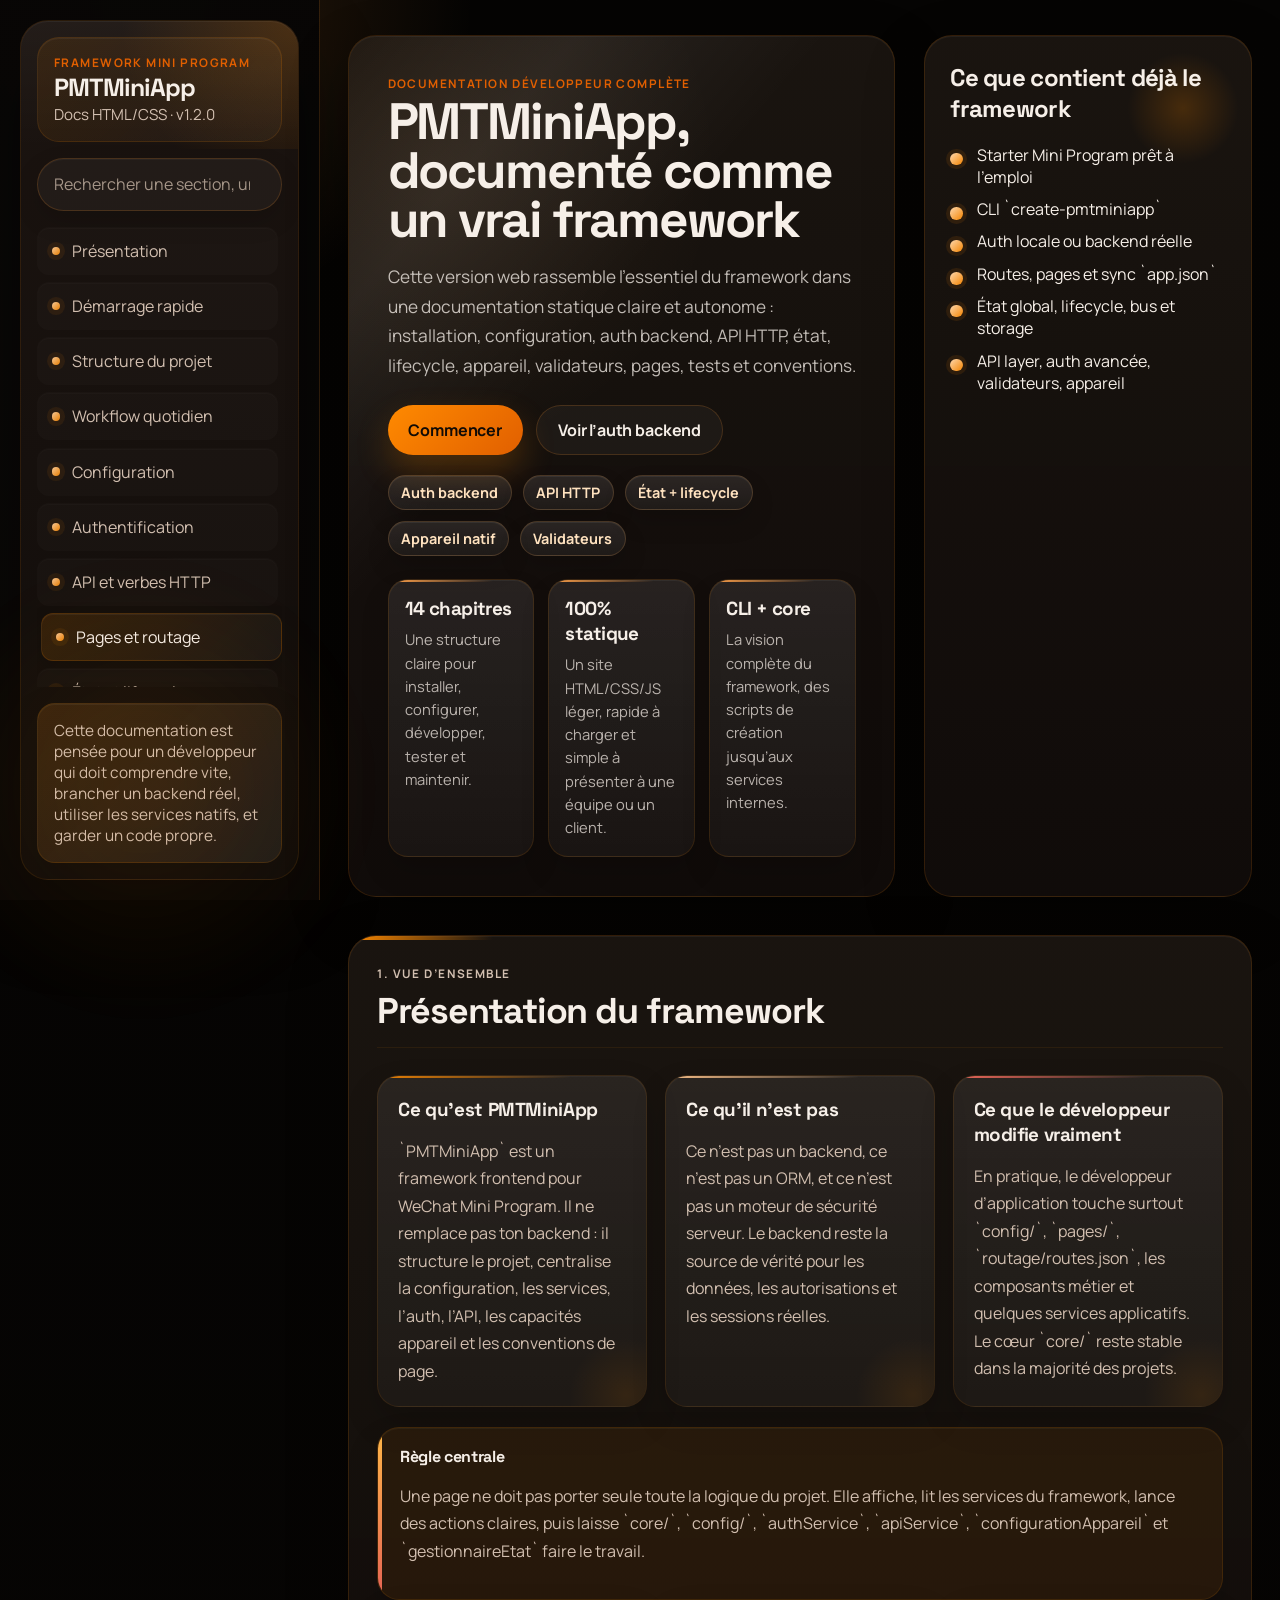
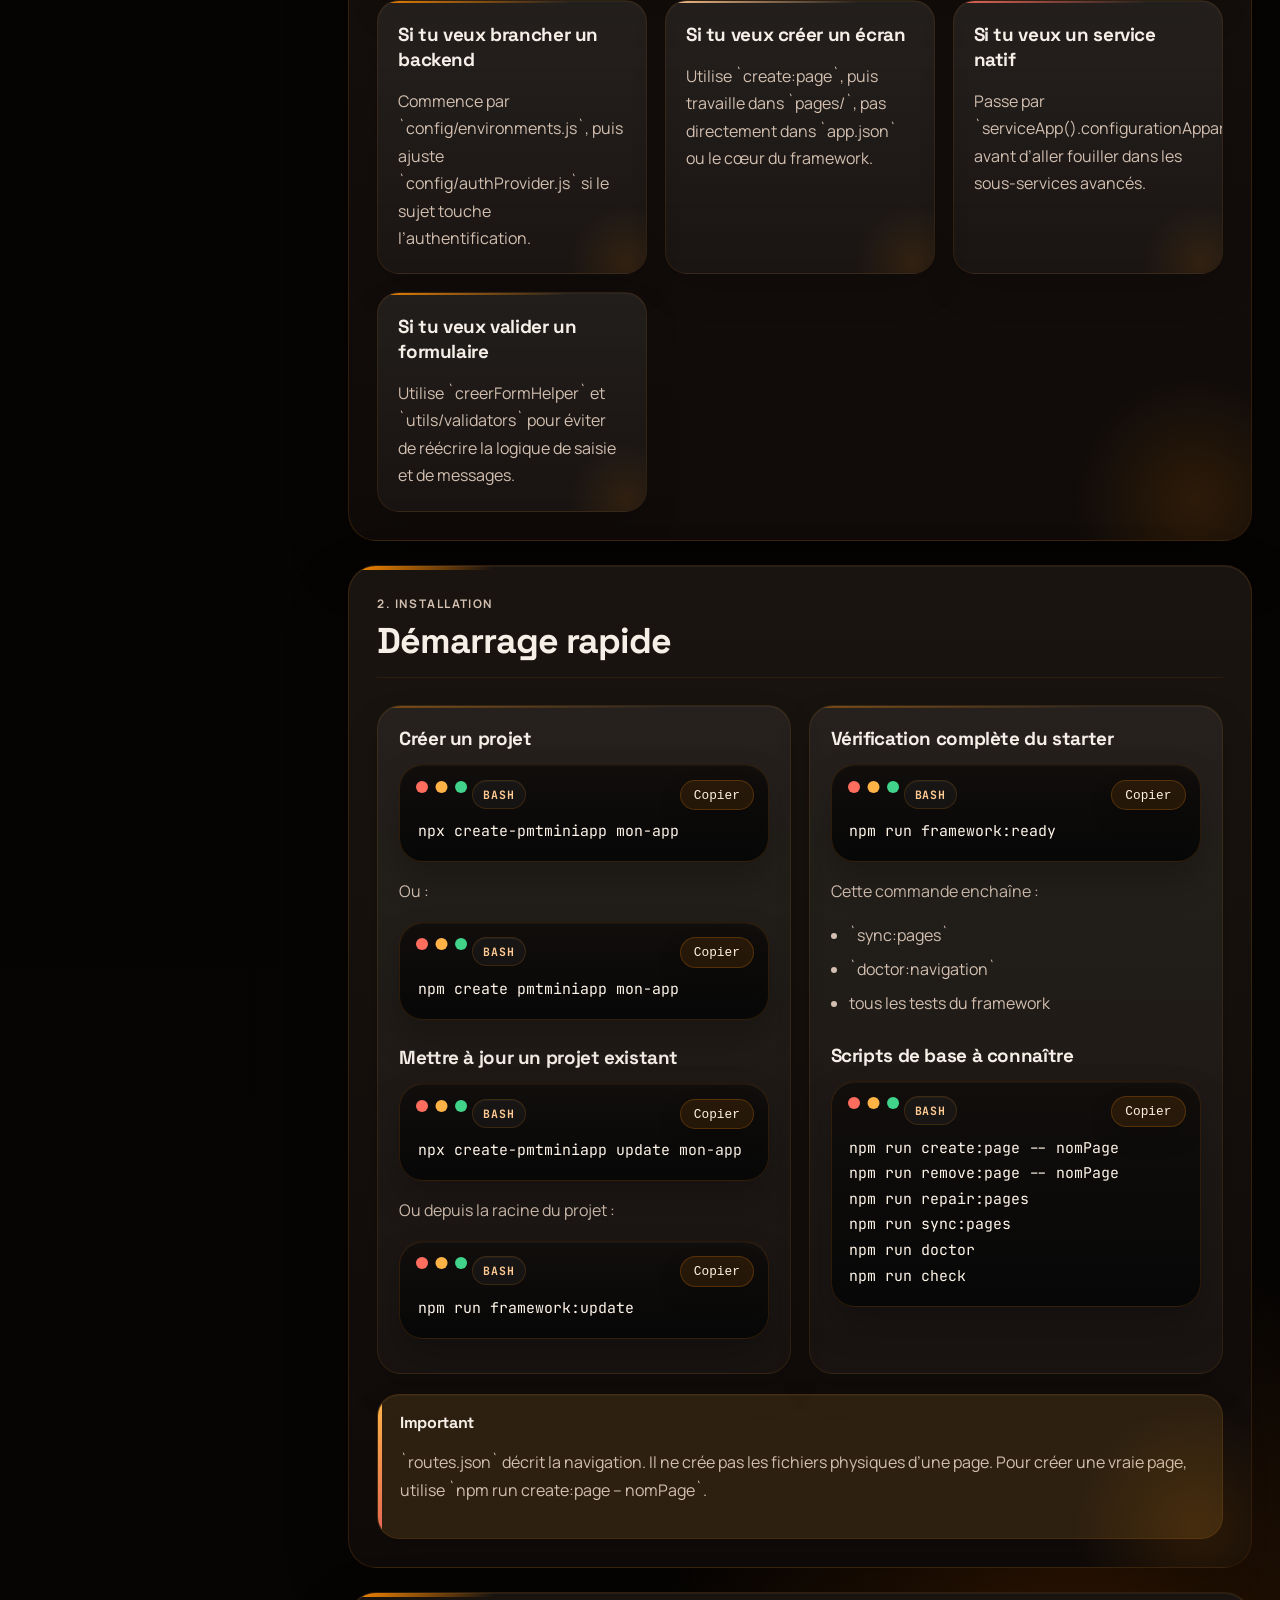
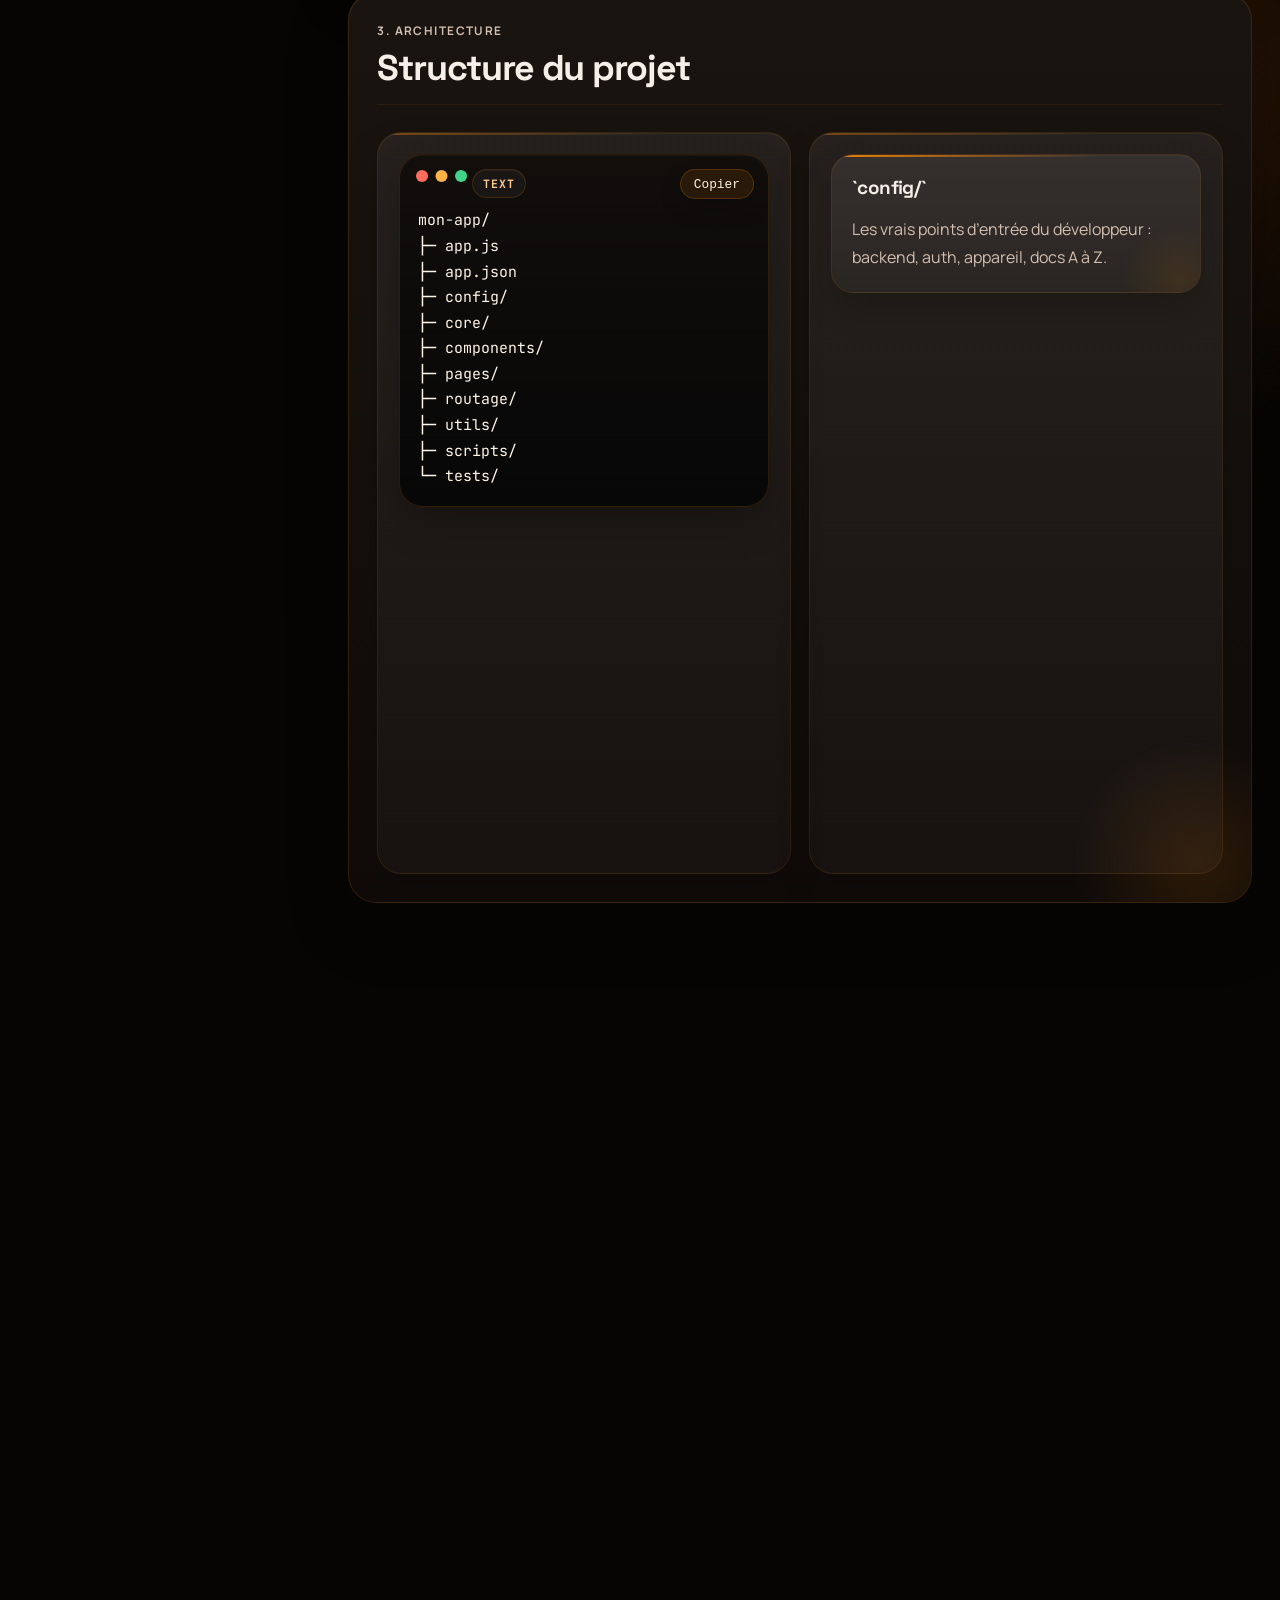
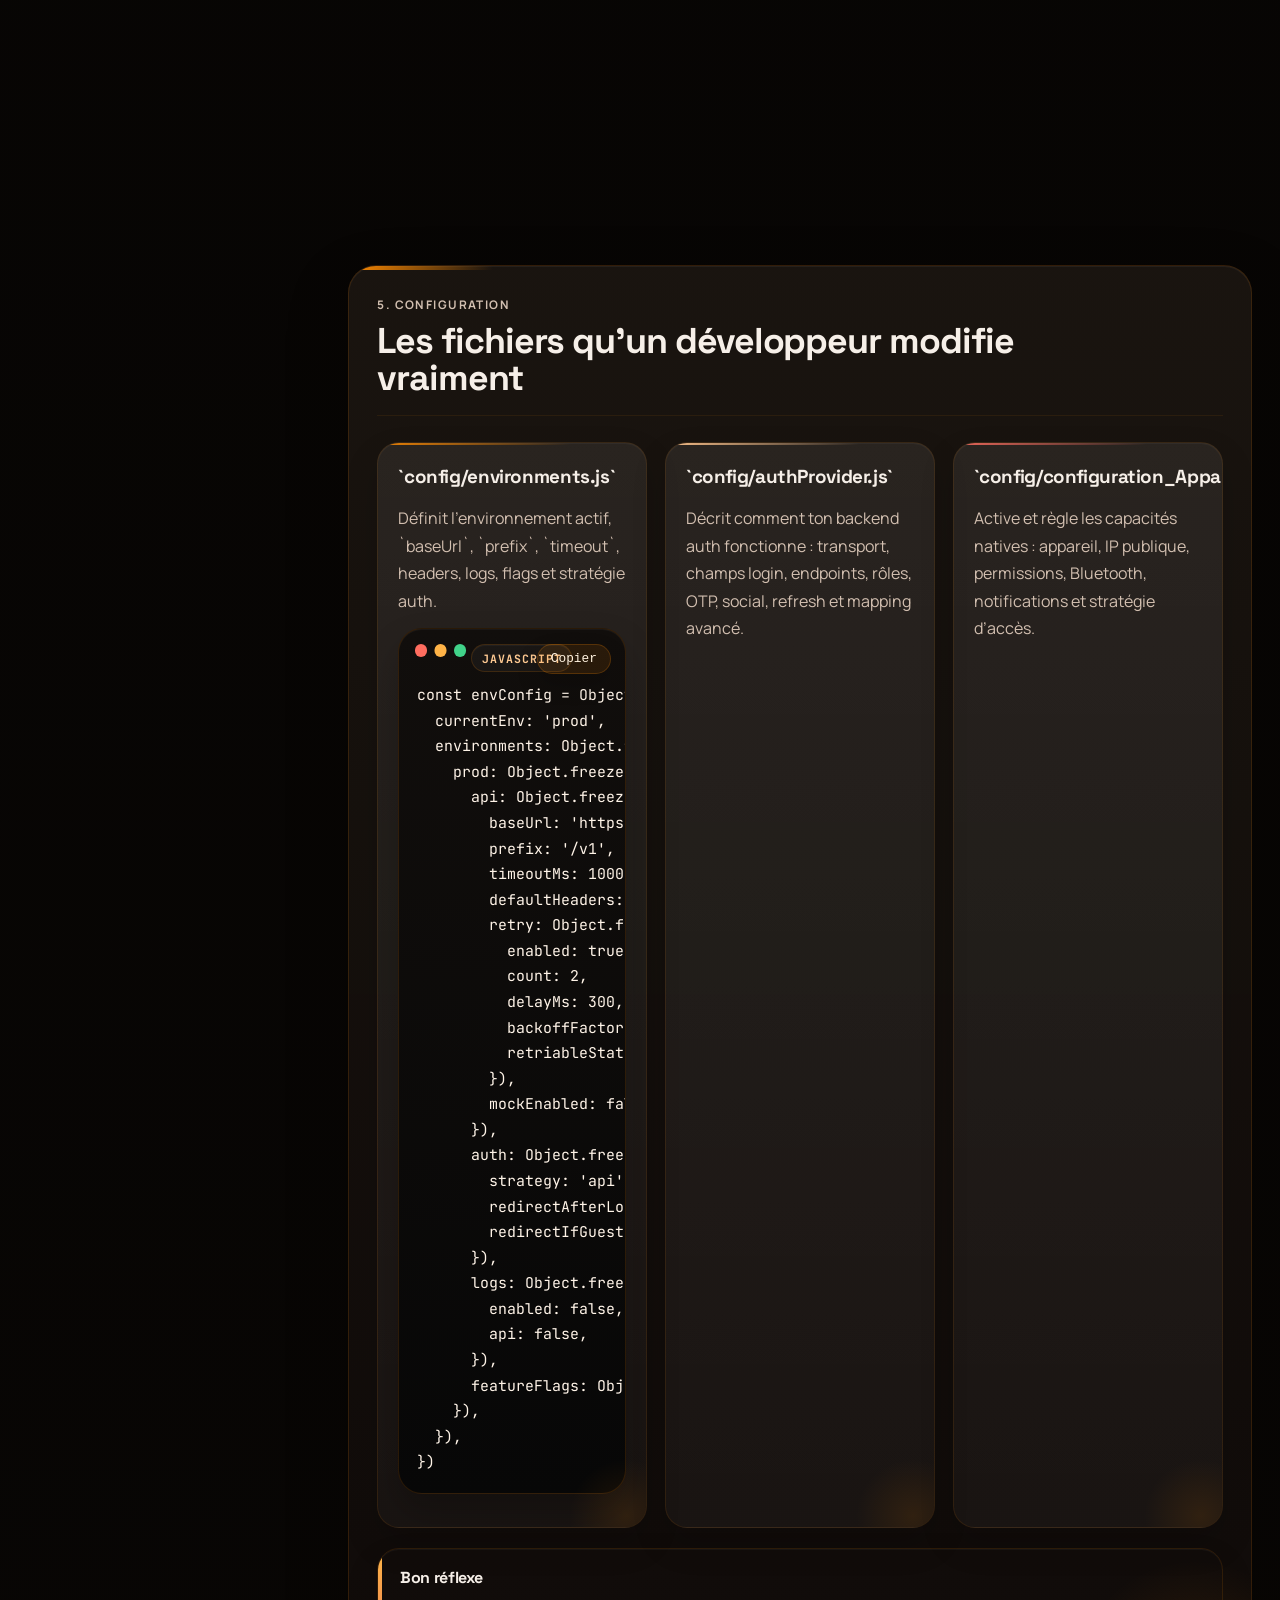
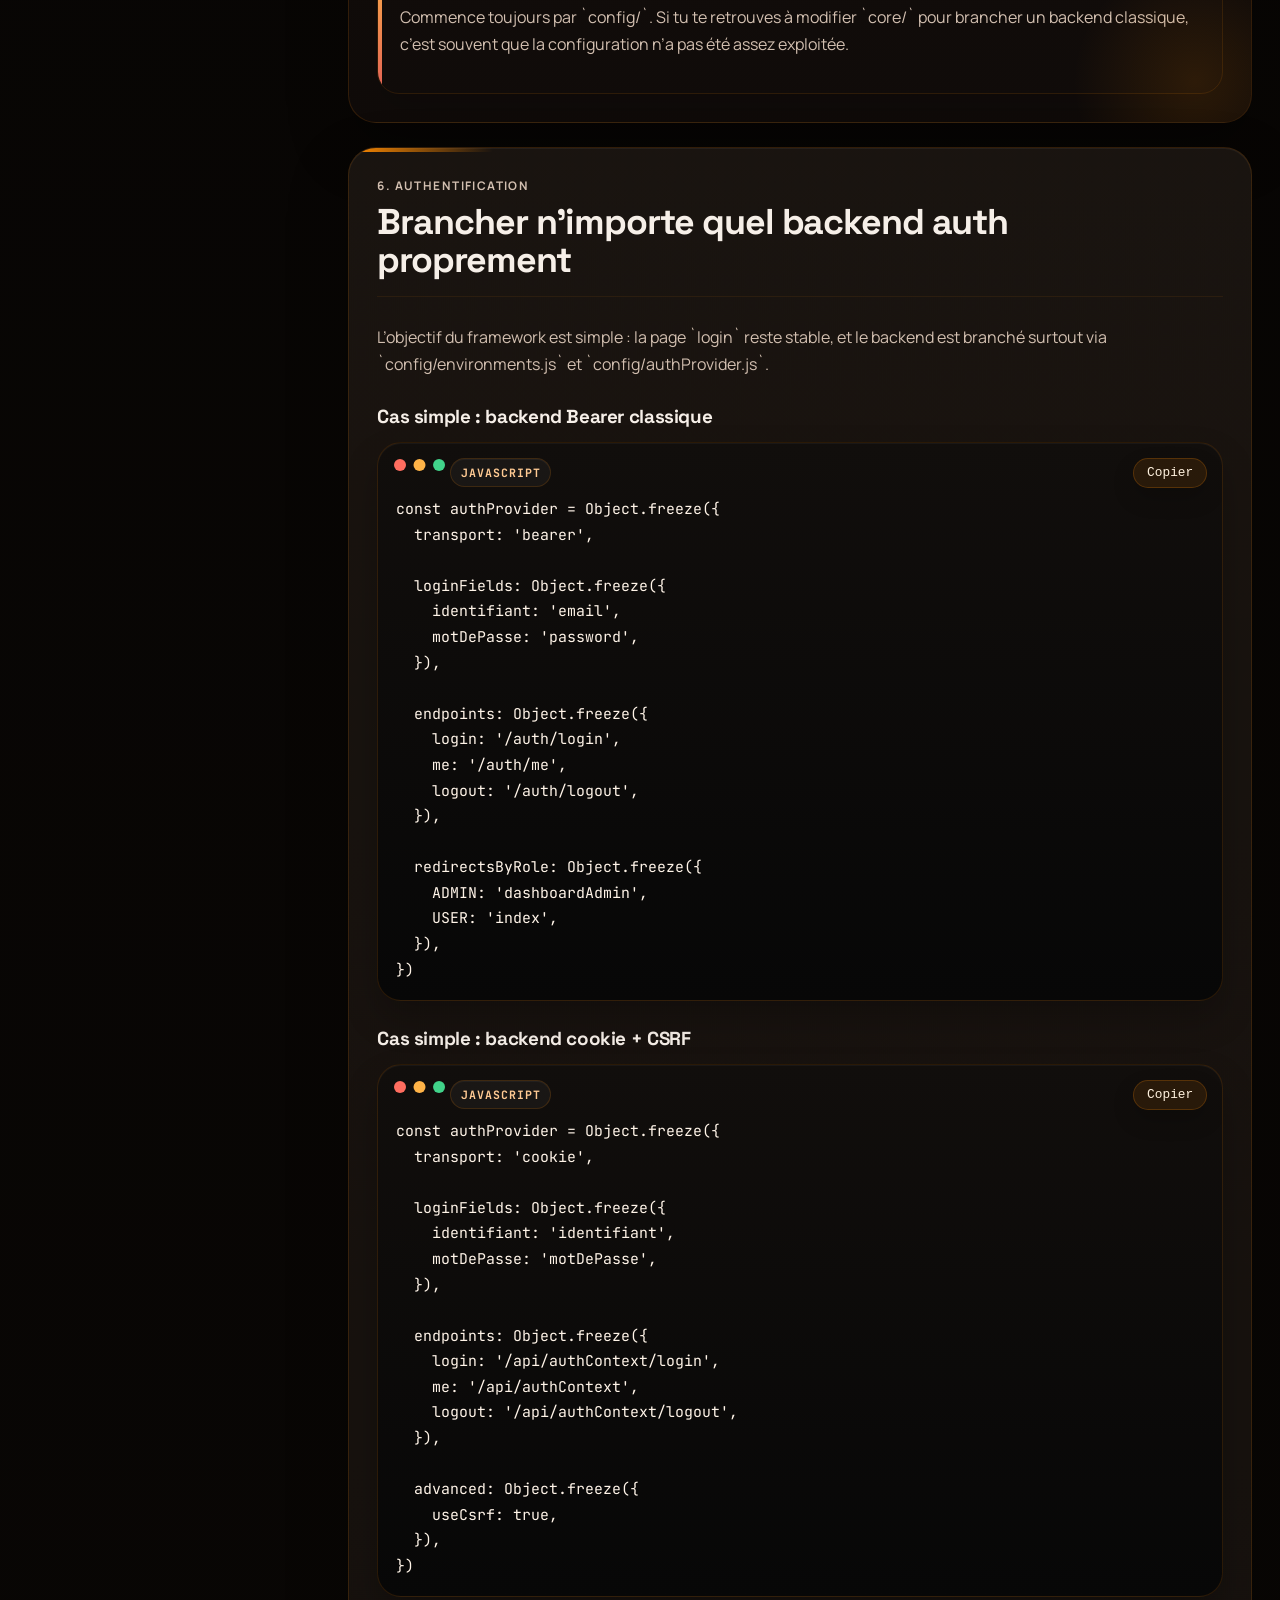
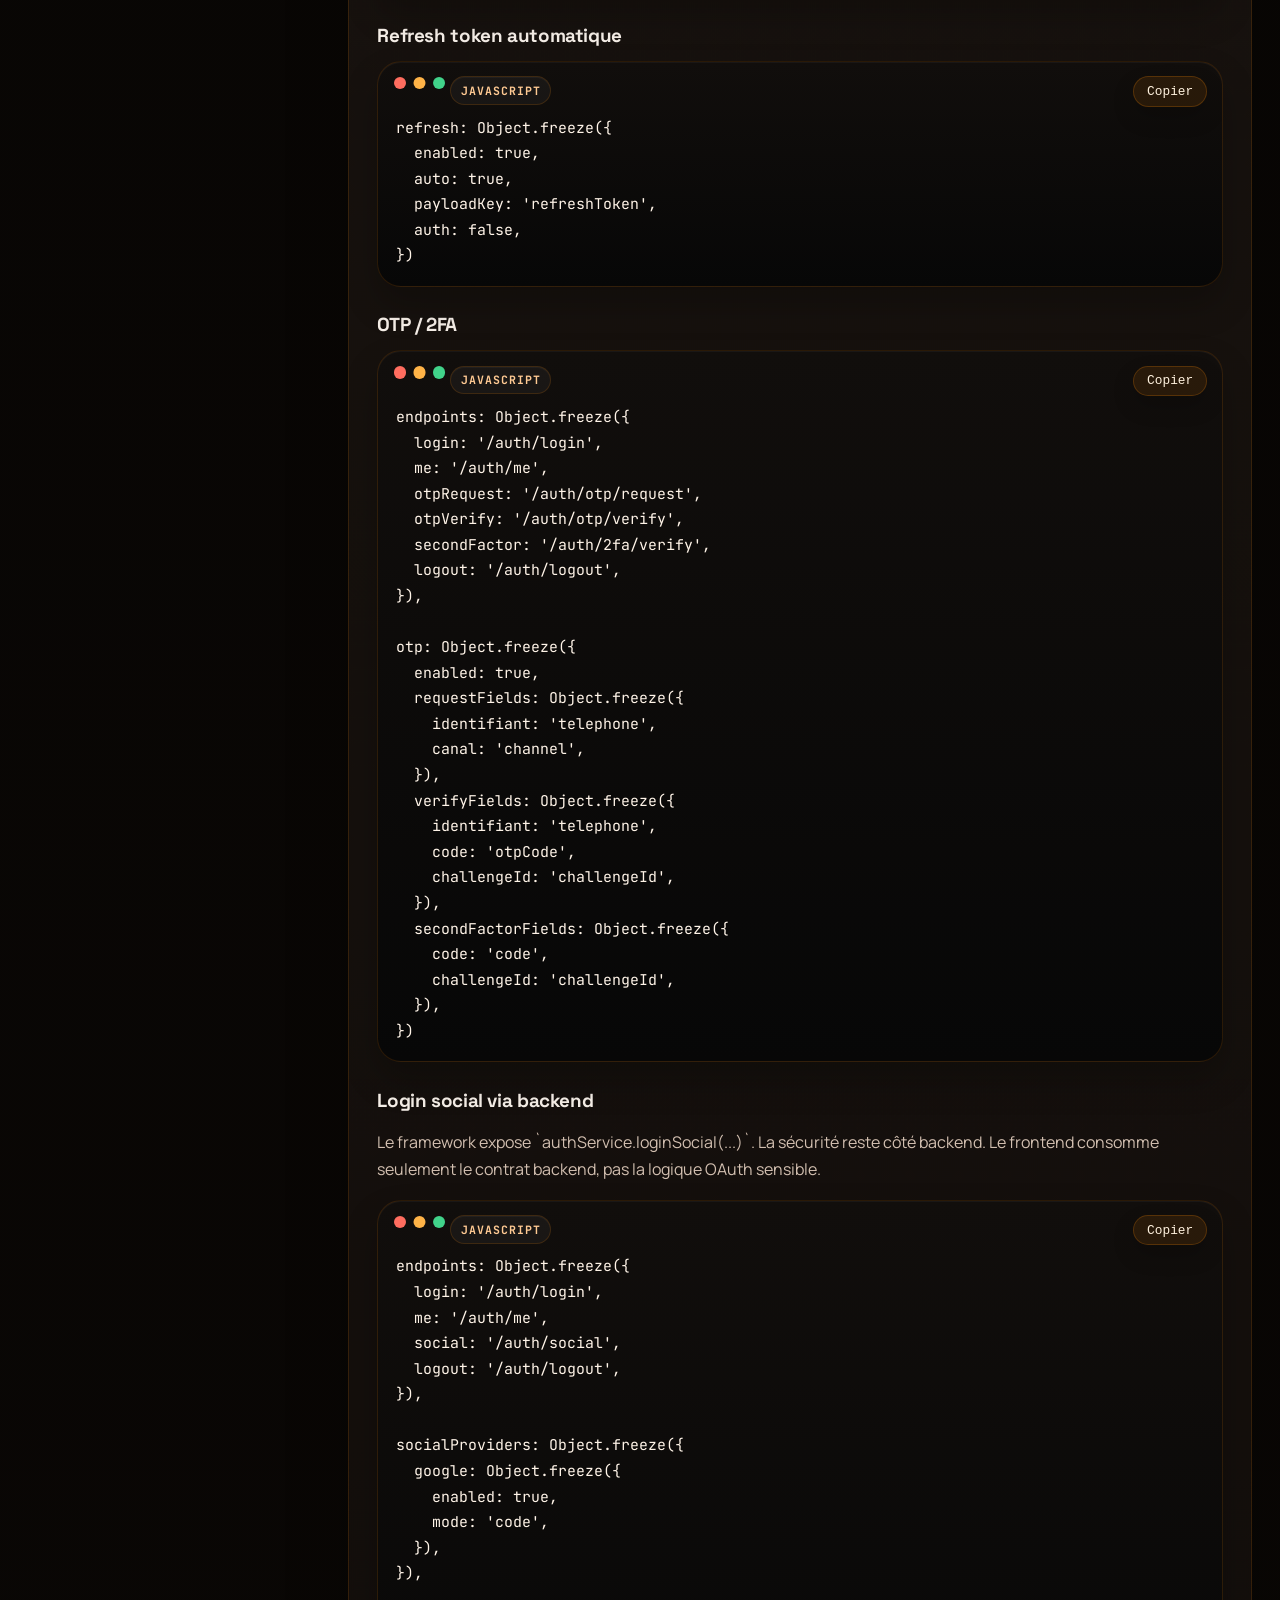
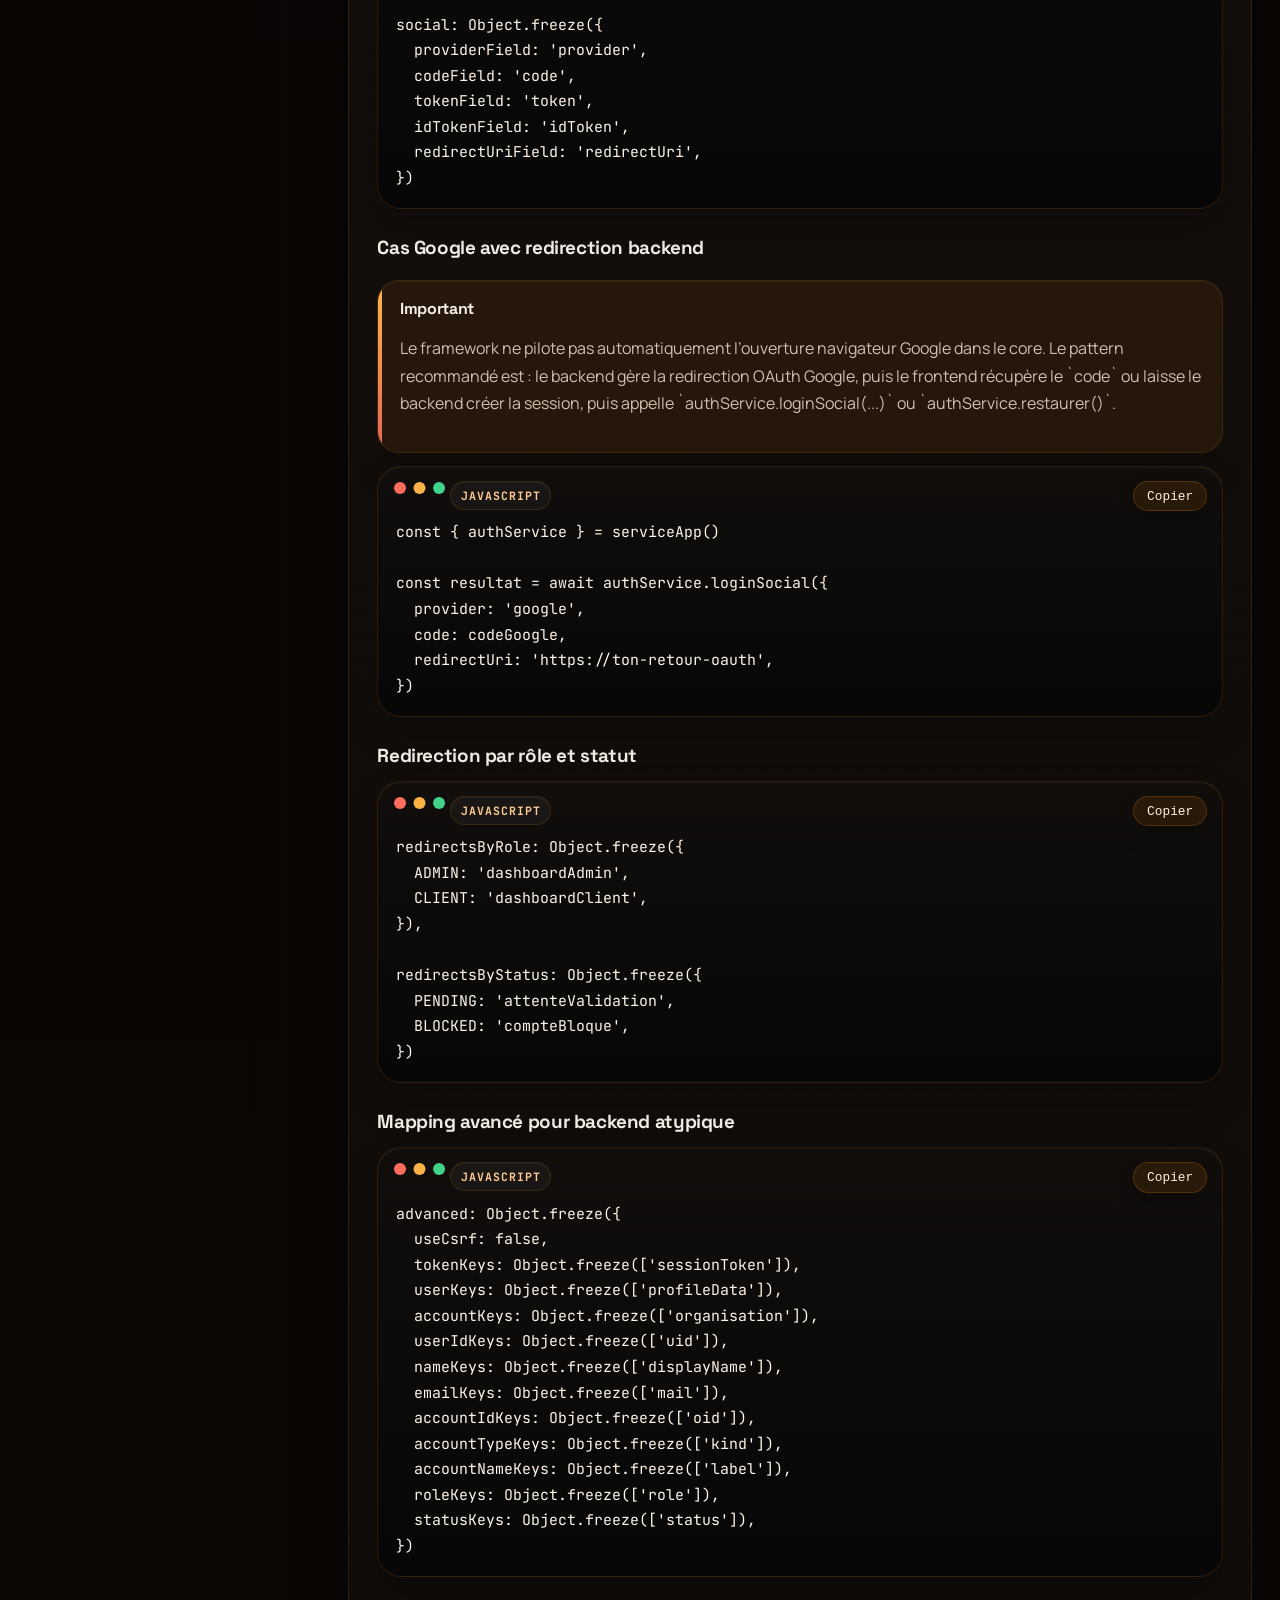
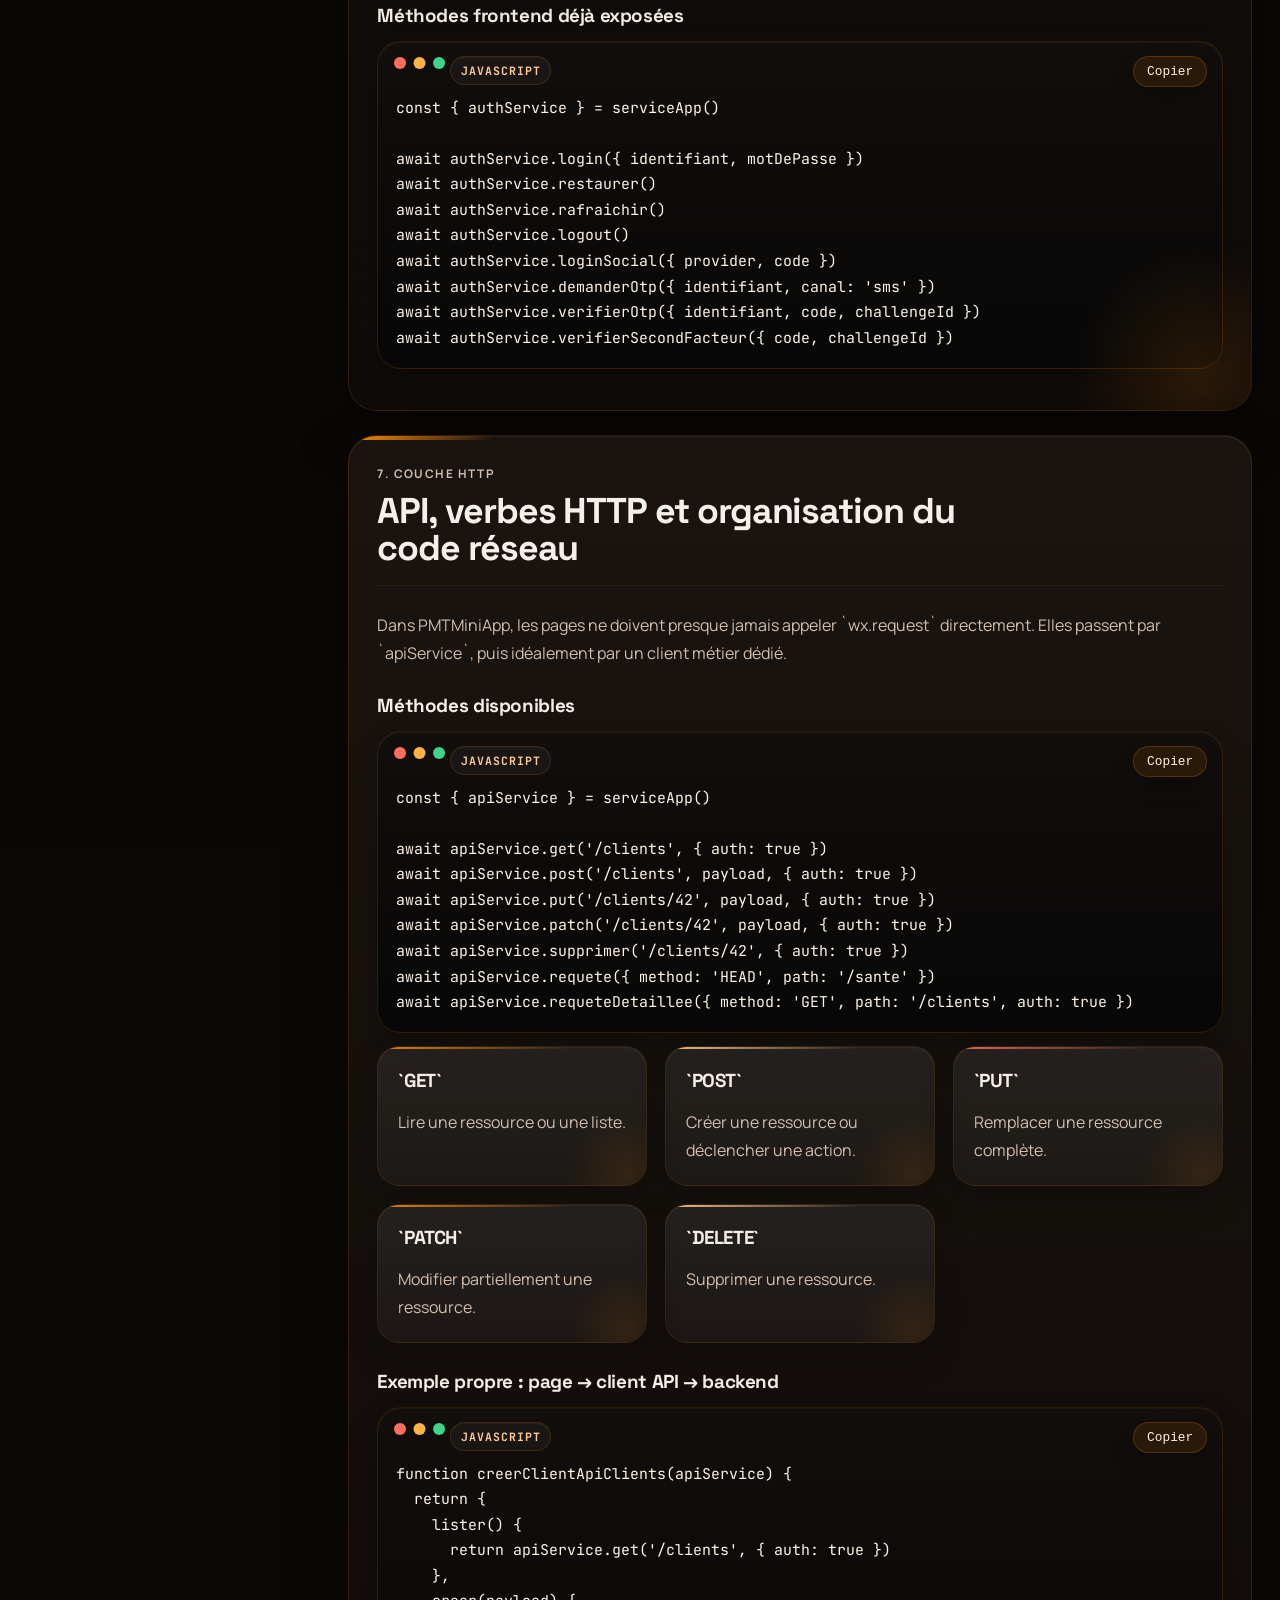
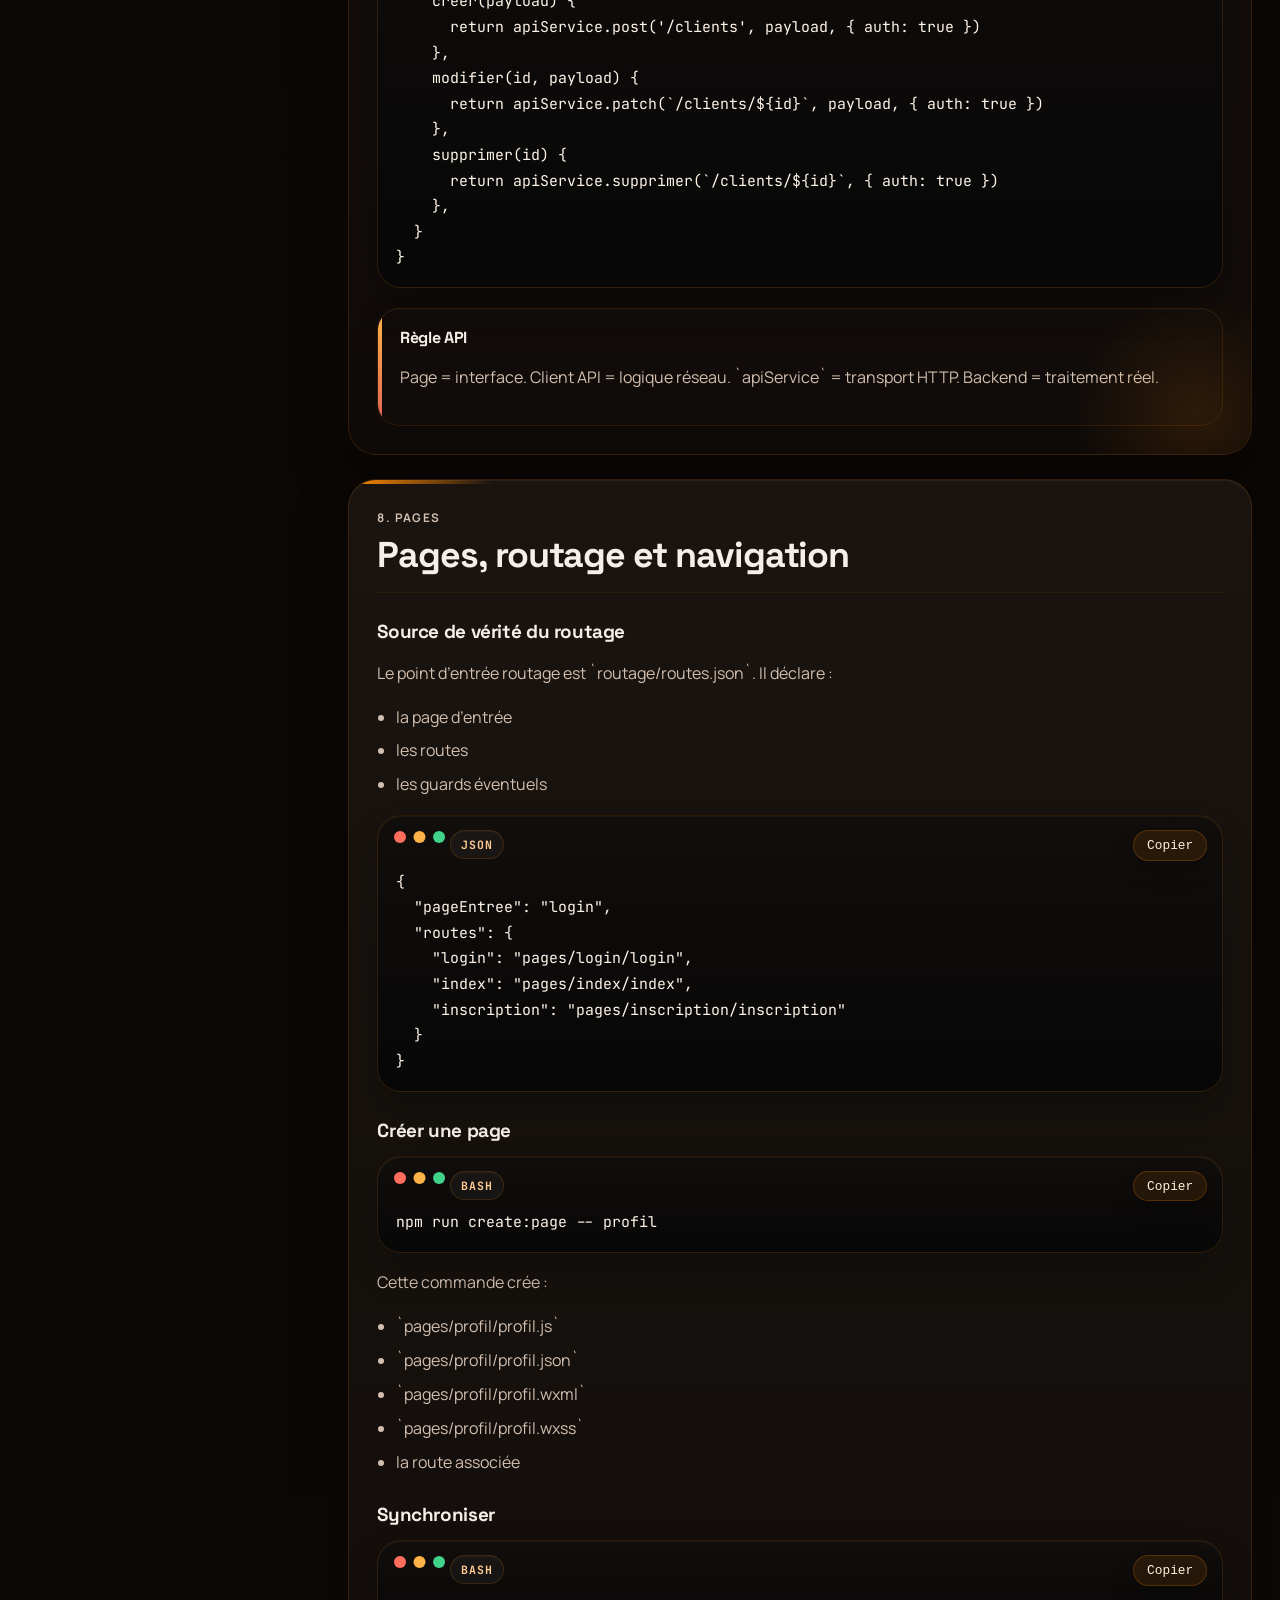
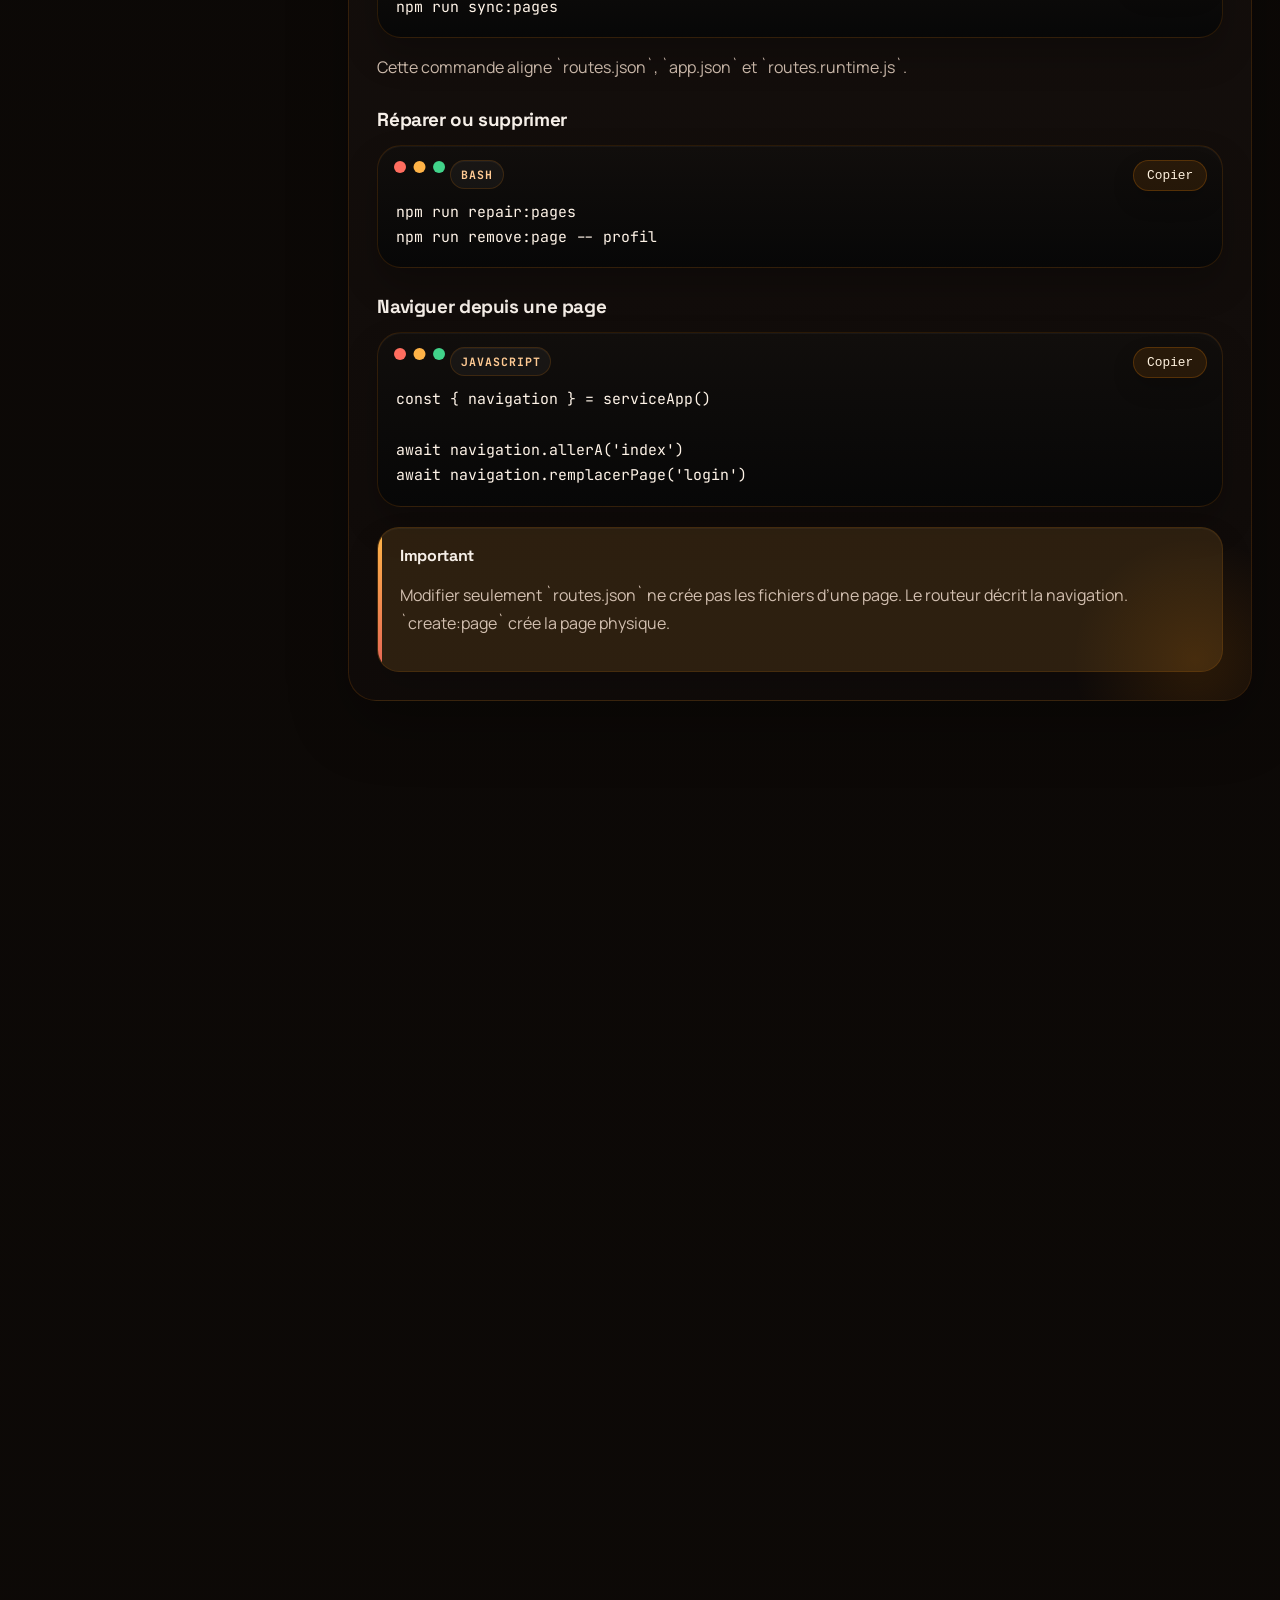
==== index.html @ a0f986fa "Remove deployment section from docs" ====
<!DOCTYPE html>
<html lang="fr">
<head>
  <meta charset="UTF-8">
  <meta name="viewport" content="width=device-width, initial-scale=1.0">
  <title>PMTMiniApp Docs</title>
  <meta
    name="description"
    content="Documentation complète de PMTMiniApp : installation, configuration, auth, API, état, lifecycle, appareil, validateurs, pages, tests et bonnes pratiques."
  >
  <link rel="stylesheet" href="./assets/site.css">
</head>
<body>
  <div class="site-shell">
    <aside class="sidebar" id="sidebar">
      <div class="sidebar__inner">
        <a class="brand" href="#top">
          <span class="brand__eyebrow">Framework Mini Program</span>
          <strong class="brand__title">PMTMiniApp</strong>
          <span class="brand__version">Docs HTML/CSS · v1.2.0</span>
        </a>

        <button class="sidebar__toggle" id="sidebarToggle" type="button" aria-expanded="false" aria-controls="sidebarNav">
          Menu
        </button>

        <div class="sidebar__search">
          <label class="sr-only" for="docSearch">Rechercher dans la documentation</label>
          <input id="docSearch" type="search" placeholder="Rechercher une section, une commande, un concept">
        </div>

        <nav class="sidebar__nav" id="sidebarNav">
          <a href="#presentation">Présentation</a>
          <a href="#demarrage">Démarrage rapide</a>
          <a href="#structure">Structure du projet</a>
          <a href="#workflow">Workflow quotidien</a>
          <a href="#configuration">Configuration</a>
          <a href="#auth">Authentification</a>
          <a href="#api">API et verbes HTTP</a>
          <a href="#pages">Pages et routage</a>
          <a href="#etat">État et lifecycle</a>
          <a href="#appareil">Appareil et capacités natives</a>
          <a href="#validateurs">Formulaires et validateurs</a>
          <a href="#cas-complets">Cas complets</a>
          <a href="#tests">Tests, maintenance et publication</a>
          <a href="#faq">FAQ et règles de projet</a>
        </nav>

        <div class="sidebar__meta">
          <p>Cette documentation est pensée pour un développeur qui doit comprendre vite, brancher un backend réel, utiliser les services natifs, et garder un code propre.</p>
        </div>
      </div>
    </aside>

    <main class="content" id="top">
      <header class="hero">
        <div class="hero__copy">
          <p class="eyebrow">Documentation développeur complète</p>
          <h1>PMTMiniApp, documenté comme un vrai framework</h1>
          <p class="hero__lead">
            Cette version web rassemble l’essentiel du framework dans une documentation statique claire et autonome :
            installation, configuration, auth backend, API HTTP, état, lifecycle, appareil, validateurs, pages, tests et conventions.
          </p>
          <div class="hero__actions">
            <a class="button button--primary" href="#demarrage">Commencer</a>
            <a class="button button--ghost" href="#auth">Voir l’auth backend</a>
          </div>
          <div class="hero__badges" aria-label="Points clés de la documentation">
            <span class="hero__badge">Auth backend</span>
            <span class="hero__badge">API HTTP</span>
            <span class="hero__badge">État + lifecycle</span>
            <span class="hero__badge">Appareil natif</span>
            <span class="hero__badge">Validateurs</span>
          </div>

          <div class="hero__stats" aria-label="Résumé express de la documentation">
            <article class="stat-card">
              <strong>14 chapitres</strong>
              <span>Une structure claire pour installer, configurer, développer, tester et maintenir.</span>
            </article>
            <article class="stat-card">
              <strong>100% statique</strong>
              <span>Un site HTML/CSS/JS léger, rapide à charger et simple à présenter à une équipe ou un client.</span>
            </article>
            <article class="stat-card">
              <strong>CLI + core</strong>
              <span>La vision complète du framework, des scripts de création jusqu’aux services internes.</span>
            </article>
          </div>
        </div>

        <div class="hero__panel">
          <div class="panel">
            <h2>Ce que contient déjà le framework</h2>
            <ul class="check-list">
              <li>Starter Mini Program prêt à l’emploi</li>
              <li>CLI `create-pmtminiapp`</li>
              <li>Auth locale ou backend réelle</li>
              <li>Routes, pages et sync `app.json`</li>
              <li>État global, lifecycle, bus et storage</li>
              <li>API layer, auth avancée, validateurs, appareil</li>
            </ul>
          </div>
        </div>
      </header>

      <section id="presentation" class="doc-section" data-search="présentation framework starter cli docs complet">
        <div class="section-heading">
          <p class="section-kicker">1. Vue d’ensemble</p>
          <h2>Présentation du framework</h2>
        </div>

        <div class="grid grid--cards">
          <article class="card">
            <h3>Ce qu’est PMTMiniApp</h3>
            <p>
              `PMTMiniApp` est un framework frontend pour WeChat Mini Program. Il ne remplace pas ton backend : il structure le
              projet, centralise la configuration, les services, l’auth, l’API, les capacités appareil et les conventions de page.
            </p>
          </article>

          <article class="card">
            <h3>Ce qu’il n’est pas</h3>
            <p>
              Ce n’est pas un backend, ce n’est pas un ORM, et ce n’est pas un moteur de sécurité serveur. Le backend reste la source
              de vérité pour les données, les autorisations et les sessions réelles.
            </p>
          </article>

          <article class="card">
            <h3>Ce que le développeur modifie vraiment</h3>
            <p>
              En pratique, le développeur d’application touche surtout `config/`, `pages/`, `routage/routes.json`, les composants métier
              et quelques services applicatifs. Le cœur `core/` reste stable dans la majorité des projets.
            </p>
          </article>
        </div>

        <div class="callout callout--info">
          <strong>Règle centrale</strong>
          <p>
            Une page ne doit pas porter seule toute la logique du projet. Elle affiche, lit les services du framework, lance des actions
            claires, puis laisse `core/`, `config/`, `authService`, `apiService`, `configurationAppareil` et `gestionnaireEtat` faire le travail.
          </p>
        </div>

        <div class="grid grid--cards">
          <article class="card">
            <h3>Si tu veux brancher un backend</h3>
            <p>Commence par `config/environments.js`, puis ajuste `config/authProvider.js` si le sujet touche l’authentification.</p>
          </article>
          <article class="card">
            <h3>Si tu veux créer un écran</h3>
            <p>Utilise `create:page`, puis travaille dans `pages/`, pas directement dans `app.json` ou le cœur du framework.</p>
          </article>
          <article class="card">
            <h3>Si tu veux un service natif</h3>
            <p>Passe par `serviceApp().configurationAppareil` avant d’aller fouiller dans les sous-services avancés.</p>
          </article>
          <article class="card">
            <h3>Si tu veux valider un formulaire</h3>
            <p>Utilise `creerFormHelper` et `utils/validators` pour éviter de réécrire la logique de saisie et de messages.</p>
          </article>
        </div>
      </section>

      <section id="demarrage" class="doc-section" data-search="installation démarrage create pmtminiapp npx npm create update">
        <div class="section-heading">
          <p class="section-kicker">2. Installation</p>
          <h2>Démarrage rapide</h2>
        </div>

        <div class="doc-columns">
          <div>
            <h3>Créer un projet</h3>
            <pre><code class="language-bash">npx create-pmtminiapp mon-app</code></pre>

            <p>Ou :</p>

            <pre><code class="language-bash">npm create pmtminiapp mon-app</code></pre>

            <h3>Mettre à jour un projet existant</h3>
            <pre><code class="language-bash">npx create-pmtminiapp update mon-app</code></pre>

            <p>Ou depuis la racine du projet :</p>

            <pre><code class="language-bash">npm run framework:update</code></pre>
          </div>

          <div>
            <h3>Vérification complète du starter</h3>
            <pre><code class="language-bash">npm run framework:ready</code></pre>

            <p>Cette commande enchaîne :</p>
            <ul>
              <li>`sync:pages`</li>
              <li>`doctor:navigation`</li>
              <li>tous les tests du framework</li>
            </ul>

            <h3>Scripts de base à connaître</h3>
            <pre><code class="language-bash">npm run create:page -- nomPage
npm run remove:page -- nomPage
npm run repair:pages
npm run sync:pages
npm run doctor
npm run check</code></pre>
          </div>
        </div>

        <div class="callout callout--warning">
          <strong>Important</strong>
          <p>
            `routes.json` décrit la navigation. Il ne crée pas les fichiers physiques d’une page. Pour créer une vraie page, utilise
            `npm run create:page -- nomPage`.
          </p>
        </div>
      </section>

      <section id="structure" class="doc-section" data-search="structure projet config core pages components routage utils tests">
        <div class="section-heading">
          <p class="section-kicker">3. Architecture</p>
          <h2>Structure du projet</h2>
        </div>

        <div class="doc-columns">
          <div>
            <pre><code class="language-text">mon-app/
├─ app.js
├─ app.json
├─ config/
├─ core/
├─ components/
├─ pages/
├─ routage/
├─ utils/
├─ scripts/
└─ tests/</code></pre>
          </div>

          <div>
            <div class="mini-card">
              <h3>`config/`</h3>
              <p>Les vrais points d’entrée du développeur : backend, auth, appareil, docs A à Z.</p>
            </div>
            <div class="mini-card">
              <h3>`core/`</h3>
              <p>Le moteur du framework : auth, API, état, storage, navigation, bootstrap.</p>
            </div>
            <div class="mini-card">
              <h3>`pages/`</h3>
              <p>Les écrans WeChat. Une page reste simple : UI, helpers, services, actions.</p>
            </div>
            <div class="mini-card">
              <h3>`routage/`</h3>
              <p>La source de vérité du routage via `routes.json`.</p>
            </div>
            <div class="mini-card">
              <h3>`utils/`</h3>
              <p>Helpers de page, `formHelper`, validateurs, messages et builders.</p>
            </div>
          </div>
        </div>
      </section>

      <section id="workflow" class="doc-section" data-search="workflow quotidien pages sync doctor repair checks développeur">
        <div class="section-heading">
          <p class="section-kicker">4. Workflow</p>
          <h2>Workflow quotidien du développeur</h2>
        </div>

        <div class="steps">
          <article class="step">
            <span class="step__index">1</span>
            <div>
              <h3>Créer ou réparer les pages</h3>
              <pre><code class="language-bash">npm run create:page -- dashboard
npm run repair:pages</code></pre>
            </div>
          </article>

          <article class="step">
            <span class="step__index">2</span>
            <div>
              <h3>Modifier `routage/routes.json` si besoin</h3>
              <p>Déclare les pages, l’entrée, les guards et la structure de navigation.</p>
            </div>
          </article>

          <article class="step">
            <span class="step__index">3</span>
            <div>
              <h3>Synchroniser la navigation</h3>
              <pre><code class="language-bash">npm run sync:pages</code></pre>
            </div>
          </article>

          <article class="step">
            <span class="step__index">4</span>
            <div>
              <h3>Tester l’état du projet</h3>
              <pre><code class="language-bash">npm run doctor
npm run check</code></pre>
            </div>
          </article>
        </div>
      </section>

      <section id="configuration" class="doc-section" data-search="configuration environments authProvider configuration_Appareil config readme backend appareil">
        <div class="section-heading">
          <p class="section-kicker">5. Configuration</p>
          <h2>Les fichiers qu’un développeur modifie vraiment</h2>
        </div>

        <div class="grid grid--cards">
          <article class="card">
            <h3>`config/environments.js`</h3>
            <p>Définit l’environnement actif, `baseUrl`, `prefix`, `timeout`, headers, logs, flags et stratégie auth.</p>
            <pre><code class="language-javascript">const envConfig = Object.freeze({
  currentEnv: 'prod',
  environments: Object.freeze({
    prod: Object.freeze({
      api: Object.freeze({
        baseUrl: 'https://api.exemple.com',
        prefix: '/v1',
        timeoutMs: 10000,
        defaultHeaders: Object.freeze({}),
        retry: Object.freeze({
          enabled: true,
          count: 2,
          delayMs: 300,
          backoffFactor: 2,
          retriableStatusCodes: Object.freeze([408, 429, 500, 502, 503, 504]),
        }),
        mockEnabled: false,
      }),
      auth: Object.freeze({
        strategy: 'api',
        redirectAfterLogin: 'index',
        redirectIfGuest: 'login',
      }),
      logs: Object.freeze({
        enabled: false,
        api: false,
      }),
      featureFlags: Object.freeze({}),
    }),
  }),
})</code></pre>
          </article>

          <article class="card">
            <h3>`config/authProvider.js`</h3>
            <p>Décrit comment ton backend auth fonctionne : transport, champs login, endpoints, rôles, OTP, social, refresh et mapping avancé.</p>
          </article>

          <article class="card">
            <h3>`config/configuration_Appareil.js`</h3>
            <p>Active et règle les capacités natives : appareil, IP publique, permissions, Bluetooth, notifications et stratégie d’accès.</p>
          </article>
        </div>

        <div class="callout callout--success">
          <strong>Bon réflexe</strong>
          <p>
            Commence toujours par `config/`. Si tu te retrouves à modifier `core/` pour brancher un backend classique, c’est souvent
            que la configuration n’a pas été assez exploitée.
          </p>
        </div>
      </section>

      <section id="auth" class="doc-section" data-search="auth authentification bearer cookie csrf role google social otp 2fa refresh status authorization">
        <div class="section-heading">
          <p class="section-kicker">6. Authentification</p>
          <h2>Brancher n’importe quel backend auth proprement</h2>
        </div>

        <p>
          L’objectif du framework est simple : la page `login` reste stable, et le backend est branché surtout via
          `config/environments.js` et `config/authProvider.js`.
        </p>

        <h3>Cas simple : backend Bearer classique</h3>
        <pre><code class="language-javascript">const authProvider = Object.freeze({
  transport: 'bearer',

  loginFields: Object.freeze({
    identifiant: 'email',
    motDePasse: 'password',
  }),

  endpoints: Object.freeze({
    login: '/auth/login',
    me: '/auth/me',
    logout: '/auth/logout',
  }),

  redirectsByRole: Object.freeze({
    ADMIN: 'dashboardAdmin',
    USER: 'index',
  }),
})</code></pre>

        <h3>Cas simple : backend cookie + CSRF</h3>
        <pre><code class="language-javascript">const authProvider = Object.freeze({
  transport: 'cookie',

  loginFields: Object.freeze({
    identifiant: 'identifiant',
    motDePasse: 'motDePasse',
  }),

  endpoints: Object.freeze({
    login: '/api/authContext/login',
    me: '/api/authContext',
    logout: '/api/authContext/logout',
  }),

  advanced: Object.freeze({
    useCsrf: true,
  }),
})</code></pre>

        <h3>Refresh token automatique</h3>
        <pre><code class="language-javascript">refresh: Object.freeze({
  enabled: true,
  auto: true,
  payloadKey: 'refreshToken',
  auth: false,
})</code></pre>

        <h3>OTP / 2FA</h3>
        <pre><code class="language-javascript">endpoints: Object.freeze({
  login: '/auth/login',
  me: '/auth/me',
  otpRequest: '/auth/otp/request',
  otpVerify: '/auth/otp/verify',
  secondFactor: '/auth/2fa/verify',
  logout: '/auth/logout',
}),

otp: Object.freeze({
  enabled: true,
  requestFields: Object.freeze({
    identifiant: 'telephone',
    canal: 'channel',
  }),
  verifyFields: Object.freeze({
    identifiant: 'telephone',
    code: 'otpCode',
    challengeId: 'challengeId',
  }),
  secondFactorFields: Object.freeze({
    code: 'code',
    challengeId: 'challengeId',
  }),
})</code></pre>

        <h3>Login social via backend</h3>
        <p>
          Le framework expose `authService.loginSocial(...)`. La sécurité reste côté backend. Le frontend consomme seulement
          le contrat backend, pas la logique OAuth sensible.
        </p>

        <pre><code class="language-javascript">endpoints: Object.freeze({
  login: '/auth/login',
  me: '/auth/me',
  social: '/auth/social',
  logout: '/auth/logout',
}),

socialProviders: Object.freeze({
  google: Object.freeze({
    enabled: true,
    mode: 'code',
  }),
}),

social: Object.freeze({
  providerField: 'provider',
  codeField: 'code',
  tokenField: 'token',
  idTokenField: 'idToken',
  redirectUriField: 'redirectUri',
})</code></pre>

        <h3>Cas Google avec redirection backend</h3>
        <div class="callout callout--info">
          <strong>Important</strong>
          <p>
            Le framework ne pilote pas automatiquement l’ouverture navigateur Google dans le core. Le pattern recommandé est :
            le backend gère la redirection OAuth Google, puis le frontend récupère le `code` ou laisse le backend créer la session,
            puis appelle `authService.loginSocial(...)` ou `authService.restaurer()`.
          </p>
        </div>

        <pre><code class="language-javascript">const { authService } = serviceApp()

const resultat = await authService.loginSocial({
  provider: 'google',
  code: codeGoogle,
  redirectUri: 'https://ton-retour-oauth',
})</code></pre>

        <h3>Redirection par rôle et statut</h3>
        <pre><code class="language-javascript">redirectsByRole: Object.freeze({
  ADMIN: 'dashboardAdmin',
  CLIENT: 'dashboardClient',
}),

redirectsByStatus: Object.freeze({
  PENDING: 'attenteValidation',
  BLOCKED: 'compteBloque',
})</code></pre>

        <h3>Mapping avancé pour backend atypique</h3>
        <pre><code class="language-javascript">advanced: Object.freeze({
  useCsrf: false,
  tokenKeys: Object.freeze(['sessionToken']),
  userKeys: Object.freeze(['profileData']),
  accountKeys: Object.freeze(['organisation']),
  userIdKeys: Object.freeze(['uid']),
  nameKeys: Object.freeze(['displayName']),
  emailKeys: Object.freeze(['mail']),
  accountIdKeys: Object.freeze(['oid']),
  accountTypeKeys: Object.freeze(['kind']),
  accountNameKeys: Object.freeze(['label']),
  roleKeys: Object.freeze(['role']),
  statusKeys: Object.freeze(['status']),
})</code></pre>

        <h3>Méthodes frontend déjà exposées</h3>
        <pre><code class="language-javascript">const { authService } = serviceApp()

await authService.login({ identifiant, motDePasse })
await authService.restaurer()
await authService.rafraichir()
await authService.logout()
await authService.loginSocial({ provider, code })
await authService.demanderOtp({ identifiant, canal: 'sms' })
await authService.verifierOtp({ identifiant, code, challengeId })
await authService.verifierSecondFacteur({ code, challengeId })</code></pre>
      </section>

      <section id="api" class="doc-section" data-search="api http get post put patch delete supprimer requete requeteDetaillee payload serviceApi">
        <div class="section-heading">
          <p class="section-kicker">7. Couche HTTP</p>
          <h2>API, verbes HTTP et organisation du code réseau</h2>
        </div>

        <p>
          Dans PMTMiniApp, les pages ne doivent presque jamais appeler `wx.request` directement. Elles passent par `apiService`,
          puis idéalement par un client métier dédié.
        </p>

        <h3>Méthodes disponibles</h3>
        <pre><code class="language-javascript">const { apiService } = serviceApp()

await apiService.get('/clients', { auth: true })
await apiService.post('/clients', payload, { auth: true })
await apiService.put('/clients/42', payload, { auth: true })
await apiService.patch('/clients/42', payload, { auth: true })
await apiService.supprimer('/clients/42', { auth: true })
await apiService.requete({ method: 'HEAD', path: '/sante' })
await apiService.requeteDetaillee({ method: 'GET', path: '/clients', auth: true })</code></pre>

        <div class="grid grid--cards">
          <article class="card">
            <h3>`GET`</h3>
            <p>Lire une ressource ou une liste.</p>
          </article>
          <article class="card">
            <h3>`POST`</h3>
            <p>Créer une ressource ou déclencher une action.</p>
          </article>
          <article class="card">
            <h3>`PUT`</h3>
            <p>Remplacer une ressource complète.</p>
          </article>
          <article class="card">
            <h3>`PATCH`</h3>
            <p>Modifier partiellement une ressource.</p>
          </article>
          <article class="card">
            <h3>`DELETE`</h3>
            <p>Supprimer une ressource.</p>
          </article>
        </div>

        <h3>Exemple propre : page → client API → backend</h3>
        <pre><code class="language-javascript">function creerClientApiClients(apiService) {
  return {
    lister() {
      return apiService.get('/clients', { auth: true })
    },
    creer(payload) {
      return apiService.post('/clients', payload, { auth: true })
    },
    modifier(id, payload) {
      return apiService.patch(`/clients/${id}`, payload, { auth: true })
    },
    supprimer(id) {
      return apiService.supprimer(`/clients/${id}`, { auth: true })
    },
  }
}</code></pre>

        <div class="callout callout--success">
          <strong>Règle API</strong>
          <p>
            Page = interface. Client API = logique réseau. `apiService` = transport HTTP. Backend = traitement réel.
          </p>
        </div>
      </section>

      <section id="pages" class="doc-section" data-search="pages routage routes app.json create page remove page repair pages sync pages navigation guards">
        <div class="section-heading">
          <p class="section-kicker">8. Pages</p>
          <h2>Pages, routage et navigation</h2>
        </div>

        <h3>Source de vérité du routage</h3>
        <p>
          Le point d’entrée routage est `routage/routes.json`. Il déclare :
        </p>
        <ul>
          <li>la page d’entrée</li>
          <li>les routes</li>
          <li>les guards éventuels</li>
        </ul>

        <pre><code class="language-json">{
  "pageEntree": "login",
  "routes": {
    "login": "pages/login/login",
    "index": "pages/index/index",
    "inscription": "pages/inscription/inscription"
  }
}</code></pre>

        <h3>Créer une page</h3>
        <pre><code class="language-bash">npm run create:page -- profil</code></pre>

        <p>Cette commande crée :</p>
        <ul>
          <li>`pages/profil/profil.js`</li>
          <li>`pages/profil/profil.json`</li>
          <li>`pages/profil/profil.wxml`</li>
          <li>`pages/profil/profil.wxss`</li>
          <li>la route associée</li>
        </ul>

        <h3>Synchroniser</h3>
        <pre><code class="language-bash">npm run sync:pages</code></pre>

        <p>
          Cette commande aligne `routes.json`, `app.json` et `routes.runtime.js`.
        </p>

        <h3>Réparer ou supprimer</h3>
        <pre><code class="language-bash">npm run repair:pages
npm run remove:page -- profil</code></pre>

        <h3>Naviguer depuis une page</h3>
        <pre><code class="language-javascript">const { navigation } = serviceApp()

await navigation.allerA('index')
await navigation.remplacerPage('login')</code></pre>

        <div class="callout callout--warning">
          <strong>Important</strong>
          <p>
            Modifier seulement `routes.json` ne crée pas les fichiers d’une page. Le routeur décrit la navigation. `create:page` crée la page physique.
          </p>
        </div>
      </section>

      <section id="etat" class="doc-section" data-search="etat lifecycle serviceApp pageHelpers loadingBehavior gestionnaireEtat onState emit storage sessionService">
        <div class="section-heading">
          <p class="section-kicker">9. Runtime applicatif</p>
          <h2>État global, lifecycle, bus et storage</h2>
        </div>

        <h3>Ce qu’il ne faut pas mélanger</h3>
        <div class="grid grid--cards">
          <article class="card">
            <h3>`data` / `setData`</h3>
            <p>État visuel local de la page.</p>
          </article>
          <article class="card">
            <h3>`gestionnaireEtat`</h3>
            <p>État global de l’application et bus d’événements.</p>
          </article>
          <article class="card">
            <h3>`storage` / `sessionService`</h3>
            <p>Persistance locale, tokens, restauration et synchronisation.</p>
          </article>
        </div>

        <h3>Helpers de page</h3>
        <pre><code class="language-javascript">const pageHelpers = creerPageHelpers({
  nomPage: 'profil',
  dataInitiale: {
    nomActuel: 'Invite',
  },
})

Page({
  behaviors: [loadingBehavior],
  data: pageHelpers.dataInitiale(),

  onLoad() {
    pageHelpers.onLoad(this, () => {
      pageHelpers.abonner(this, () => {
        const { profilService } = serviceApp()
        return profilService.onNomChange((nom) => {
          this.setData({ nomActuel: nom || 'Invite' })
        })
      })
    })
  },

  async onShow() {
    await pageHelpers.onShow(this, async () => {
      this.rechargerEtat()
    })
  },

  onUnload() {
    pageHelpers.onUnload(this)
  },
})</code></pre>

        <h3>État global</h3>
        <pre><code class="language-javascript">const { gestionnaireEtat } = serviceApp()

gestionnaireEtat.set('utilisateur.nom', 'Aicha')
const nom = gestionnaireEtat.get('utilisateur.nom', 'Invite')
gestionnaireEtat.remove('utilisateur.nom')

const stop = gestionnaireEtat.onState('utilisateur.nom', (value) => {
  console.log(value)
})

stop()</code></pre>

        <h3>Bus événementiel</h3>
        <pre><code class="language-javascript">const { gestionnaireEtat } = serviceApp()

const unsubscribe = gestionnaireEtat.on('ui.refresh', (payload) => {
  console.log(payload.source)
})

gestionnaireEtat.emit('ui.refresh', { source: 'login' })
gestionnaireEtat.once('ui.modal.close', () => console.log('une fois'))
gestionnaireEtat.off('ui.refresh')
unsubscribe()</code></pre>

        <h3>Services métier au-dessus de l’état</h3>
        <pre><code class="language-javascript">const {
  profilService,
  utilisateurService,
  compteService,
  sessionService,
} = serviceApp()

profilService.mettreNom('Aicha')
utilisateurService.hydraterUtilisateur({ id: 'u1', nom: 'Aicha', email: 'aicha@mail.com' })
compteService.hydraterCompte({ id: 'c1', type: 'ADMIN', nom: 'Compte principal' })
await sessionService.sauvegarderToken('abc123')</code></pre>

        <div class="callout callout--info">
          <strong>Règle lifecycle</strong>
          <p>
            `onLoad` démarre, `onShow` relit, `onUnload` nettoie. Et si tu veux garder ça propre, passe par `pageHelpers`.
          </p>
        </div>
      </section>

      <section id="appareil" class="doc-section" data-search="appareil camera biometrie face id empreinte localisation map bluetooth notifications reseau ip accessibilite mouvement ecran">
        <div class="section-heading">
          <p class="section-kicker">10. Capacités natives</p>
          <h2>Appareil, permissions et services WeChat</h2>
        </div>

        <p>
          La façade simple à utiliser dans une page est :
        </p>

        <pre><code class="language-javascript">const { configurationAppareil } = serviceApp()</code></pre>

        <h3>Méthodes simples exposées</h3>
        <pre><code class="language-javascript">await configurationAppareil.assurerPermission('camera')
await configurationAppareil.scannerCode()
await configurationAppareil.choisirImage()
await configurationAppareil.prendrePhoto()
await configurationAppareil.obtenirPosition()
await configurationAppareil.obtenirPositionApprox()
await configurationAppareil.choisirLieu()
await configurationAppareil.ouvrirCarte({ latitude, longitude, nom: 'Point' })
await configurationAppareil.demanderNotifications()
await configurationAppareil.ouvrirBluetooth()
await configurationAppareil.demarrerRechercheBluetooth()
await configurationAppareil.lireContexteReseau({ avecIp: true })
await configurationAppareil.lireInfosAppareil()
await configurationAppareil.vibrerCourt()
await configurationAppareil.verifierBiometrieDisponible()
await configurationAppareil.verifierBiometrieEnregistree()
await configurationAppareil.authentifierBiometrie({ authContent: 'Confirme ton identité' })
await configurationAppareil.lireLuminosite()
await configurationAppareil.definirLuminosite(0.7)
await configurationAppareil.garderEcranActif(true)
await configurationAppareil.demarrerEcouteOrientation()
await configurationAppareil.verifierAccessibilite()</code></pre>

        <h3>Ce qui est explicitement indisponible en Mini Program</h3>
        <ul>
          <li>IMEI</li>
          <li>Android ID</li>
          <li>numéro de série matériel</li>
          <li>adresse MAC brute</li>
        </ul>

        <p>
          Si tu as besoin d’un identifiant stable côté app, utilise l’identifiant d’installation fourni par le framework plutôt que
          d’essayer de lire un identifiant matériel non exposé.
        </p>

        <h3>Configuration appareil</h3>
        <pre><code class="language-javascript">const configurationAppareil = Object.freeze({
  permissions: Object.freeze({
    demanderAutomatiquement: true,
  }),
  reseau: Object.freeze({
    ipResolverUrl: 'https://api.ipify.org?format=json',
  }),
})</code></pre>
      </section>

      <section id="validateurs" class="doc-section" data-search="validateurs formulaires formHelper messages locale zod min max email senegal telephone">
        <div class="section-heading">
          <p class="section-kicker">11. Formulaires</p>
          <h2>Validateurs, messages centralisés et `formHelper`</h2>
        </div>

        <p>
          Le framework centralise maintenant les validateurs dans `utils/validators/` avec messages mutualisés et configuration de locale.
        </p>

        <h3>Exemple simple</h3>
        <pre><code class="language-javascript">const { v } = require('../../utils/validators')

const regles = {
  prenom: [v.required('Prénom obligatoire.'), v.prenom()],
  nom: [v.required(), v.nom()],
  email: [v.required(), v.email()],
  telephone: [v.required(), v.telephoneSenegal()],
  motDePasse: [v.required(), v.minLength(8), v.containsUppercase(), v.containsDigit()],
  confirmation: [v.required(), v.sameAs('motDePasse', 'Les mots de passe doivent être identiques.')],
}</code></pre>

        <h3>Exemples de validateurs déjà fournis</h3>
        <div class="grid grid--cards">
          <article class="card">
            <h3>Texte</h3>
            <p>`required`, `minLength`, `maxLength`, `pattern`, `username`, `nom`, `prenom`, `nomComplet`, `nomSociete`</p>
          </article>
          <article class="card">
            <h3>Contact</h3>
            <p>`email`, `telephoneSenegal`, `telephoneMobileSenegal`, `telephoneInternational`, `url`, `urlSecure`, `domaine`</p>
          </article>
          <article class="card">
            <h3>Numérique</h3>
            <p>`numeric`, `integer`, `decimal`, `min`, `max`, `montant`, `pourcentage`, `latitude`, `longitude`</p>
          </article>
          <article class="card">
            <h3>Sécurité</h3>
            <p>`strongPassword`, `otpCode`, `sameAs`, `containsUppercase`, `containsDigit`</p>
          </article>
          <article class="card">
            <h3>Formats</h3>
            <p>`uuid`, `ipv4`, `ipv6`, `ip`, `hexColor`, `json`, `mimeType`, `fileExtension`</p>
          </article>
        </div>

        <h3>Exemple avec `formHelper`</h3>
        <pre><code class="language-javascript">const form = creerFormHelper({
  champs: {
    prenom: '',
    email: '',
    telephone: '',
  },
})

Page({
  data: {
    ...form.dataInitiale(),
  },

  handleInputChamp(e) {
    form.handleInput(this, e)
  },

  soumettre() {
    const validation = form.valider(this, regles)

    if (!validation.ok) {
      return
    }

    console.log(validation.valeurs)
  },
})</code></pre>
      </section>

      <section id="cas-complets" class="doc-section" data-search="cas complets backend auth crud appareil qr inscription exemples complets">
        <div class="section-heading">
          <p class="section-kicker">12. Cas réels</p>
          <h2>Comment utiliser le framework dans les cas les plus fréquents</h2>
        </div>

        <div class="steps">
          <article class="step">
            <span class="step__index">1</span>
            <div>
              <h3>Brancher un backend Bearer classique</h3>
              <p>Modifie `config/environments.js` pour le `baseUrl`, puis `config/authProvider.js` pour `transport`, `loginFields` et `endpoints`.</p>
              <pre><code class="language-javascript">// environments.js
api: Object.freeze({
  baseUrl: 'https://api.exemple.com',
  prefix: '/v1',
  timeoutMs: 10000,
}),
auth: Object.freeze({
  strategy: 'api',
  redirectAfterLogin: 'index',
  redirectIfGuest: 'login',
}),

// authProvider.js
transport: 'bearer',
loginFields: Object.freeze({
  identifiant: 'email',
  motDePasse: 'password',
}),
endpoints: Object.freeze({
  login: '/auth/login',
  me: '/auth/me',
  logout: '/auth/logout',
})</code></pre>
            </div>
          </article>

          <article class="step">
            <span class="step__index">2</span>
            <div>
              <h3>Créer un CRUD propre</h3>
              <p>Ne mets pas les requêtes HTTP directement dans la page. Crée un client API métier.</p>
              <pre><code class="language-javascript">function creerClientApiClients(apiService) {
  return {
    lister() {
      return apiService.get('/clients', { auth: true })
    },
    creer(payload) {
      return apiService.post('/clients', payload, { auth: true })
    },
  }
}

Page({
  async onShow() {
    const { apiService } = serviceApp()
    const clientApi = creerClientApiClients(apiService)
    const clients = await clientApi.lister()
    this.setData({ clients })
  },
})</code></pre>
            </div>
          </article>

          <article class="step">
            <span class="step__index">3</span>
            <div>
              <h3>Faire une page de scan QR</h3>
              <p>Le bon point d’entrée est toujours `configurationAppareil`.</p>
              <pre><code class="language-javascript">Page({
  async scannerProduit() {
    const { configurationAppareil } = serviceApp()
    const resultat = await configurationAppareil.scannerCode()

    if (!resultat || !resultat.result) {
      return
    }

    this.setData({
      codeScanne: resultat.result,
    })
  },
})</code></pre>
            </div>
          </article>

          <article class="step">
            <span class="step__index">4</span>
            <div>
              <h3>Construire un formulaire d’inscription sans logique répétée</h3>
              <p>Utilise `creerFormHelper` et `v.*` pour centraliser saisie, validation et messages.</p>
              <pre><code class="language-javascript">const { creerFormHelper } = require('../../utils/helpers/formHelper')
const { v } = require('../../utils/validators')

const form = creerFormHelper({
  champs: {
    prenom: '',
    email: '',
    telephone: '',
  },
})

const regles = {
  prenom: [v.required(), v.prenom()],
  email: [v.required(), v.email()],
  telephone: [v.required(), v.telephoneSenegal()],
}</code></pre>
            </div>
          </article>
        </div>
      </section>

      <section id="tests" class="doc-section" data-search="tests check framework ready lint pack publish release template">
        <div class="section-heading">
          <p class="section-kicker">13. Qualité</p>
          <h2>Tests, maintenance, template et publication</h2>
        </div>

        <h3>Commandes principales</h3>
        <pre><code class="language-bash"># Starter source
cd from-scratch-app
npm run framework:ready

# CLI
cd ../create-pmt-miniapp
npm run lint
npm run refresh:template
npm run pack:check</code></pre>

        <h3>Ce que vérifie `framework:ready`</h3>
        <ul>
          <li>bootstrap</li>
          <li>navigation</li>
          <li>pages</li>
          <li>état</li>
          <li>storage</li>
          <li>API</li>
          <li>appareil</li>
        </ul>

        <h3>Avant une publication npm</h3>
        <ol>
          <li>mettre à jour la version</li>
          <li>mettre à jour le changelog</li>
          <li>régénérer le template</li>
          <li>lancer `framework:ready` sur la source</li>
          <li>lancer `framework:ready` sur le template</li>
          <li>lancer `npm run lint` et `npm run pack:check` sur le CLI</li>
          <li>publier avec OTP ou authentification web npm</li>
        </ol>
      </section>

      <section id="faq" class="doc-section" data-search="faq règles erreurs bonnes pratiques anti patterns what not to do">
        <div class="section-heading">
          <p class="section-kicker">14. Règles de projet</p>
          <h2>FAQ, conventions et anti-patterns</h2>
        </div>

        <div class="faq">
          <article class="faq__item">
            <h3>Est-ce que `PMTMiniApp` embarque le backend ?</h3>
            <p>Non. Il embarque le frontend, la structure, la configuration, les services et la manière propre de consommer un backend.</p>
          </article>

          <article class="faq__item">
            <h3>Où configurer un backend ?</h3>
            <p>Commence par `config/environments.js`, puis `config/authProvider.js` si le sujet touche l’auth.</p>
          </article>

          <article class="faq__item">
            <h3>Où mettre une donnée ?</h3>
            <p>
              UI locale : `data`. Valeur globale partagée : service métier ou `gestionnaireEtat`. Valeur persistante : `sessionService` ou storage.
            </p>
          </article>

          <article class="faq__item">
            <h3>Puis-je lire l’IMEI ?</h3>
            <p>Non, pas dans le cadre officiel WeChat Mini Program. Le framework le documente explicitement comme indisponible.</p>
          </article>

          <article class="faq__item">
            <h3>Puis-je publier sans OTP npm ?</h3>
            <p>Seulement si ton compte ou ton token npm le permet. Sinon, la publication réclame un OTP ou une auth web npm.</p>
          </article>
        </div>

        <div class="callout callout--danger">
          <strong>À éviter</strong>
          <p>
            Écrire directement dans `globalData.noyau.state`, mettre toute la logique réseau dans une page, ou créer des accès natifs
            hors des services exposés. Le framework t’évite précisément ce type de dérive.
          </p>
        </div>
      </section>

      <footer class="footer">
        <div>
          <p class="footer__title">PMTMiniApp Documentation</p>
          <p>
            Version HTML/CSS statique pensée comme une vitrine de documentation autonome. Elle complète les documents Markdown présents dans le dépôt,
            mais reste autonome pour un développeur qui veut comprendre et utiliser le framework sans ouvrir tout le code.
          </p>
        </div>
        <div class="footer__meta">
          <p>Version framework : <strong>1.2.0</strong></p>
          <p>Format : <code>site statique autonome</code></p>
        </div>
      </footer>
    </main>
  </div>

  <script src="./assets/site.js"></script>
</body>
</html>
---- assets/site.css ----
@import url("https://fonts.googleapis.com/css2?family=Manrope:wght@400;500;600;700;800&family=Space+Grotesk:wght@500;700&family=JetBrains+Mono:wght@400;600&display=swap");

:root {
  --bg: #090909;
  --surface: rgba(24, 20, 17, 0.86);
  --surface-strong: #16110e;
  --surface-border: rgba(255, 149, 48, 0.18);
  --text: #f6efe8;
  --muted: #d2bfb0;
  --accent: #ff8a00;
  --accent-strong: #e15f00;
  --accent-soft: rgba(255, 138, 0, 0.14);
  --warning: #ffb347;
  --warning-bg: rgba(255, 179, 71, 0.12);
  --danger: #ff6d5f;
  --danger-bg: rgba(255, 109, 95, 0.12);
  --shadow: 0 18px 60px rgba(0, 0, 0, 0.28);
  --radius-xl: 28px;
  --radius-lg: 20px;
  --radius-md: 14px;
  --sidebar-width: 320px;
  --content-width: 1200px;
  --font-sans: "Manrope", "Segoe UI", "Helvetica Neue", Arial, sans-serif;
  --font-display: "Space Grotesk", "Avenir Next", "Segoe UI", sans-serif;
  --font-mono: "JetBrains Mono", "SFMono-Regular", Consolas, "Liberation Mono", monospace;
}

* {
  box-sizing: border-box;
}

html {
  scroll-behavior: smooth;
}

::selection {
  background: rgba(255, 138, 0, 0.32);
  color: #fff7ef;
}

body {
  margin: 0;
  min-height: 100vh;
  color: var(--text);
  background:
    radial-gradient(circle at top right, rgba(255, 138, 0, 0.20), transparent 24rem),
    radial-gradient(circle at left 20%, rgba(255, 102, 0, 0.14), transparent 26rem),
    linear-gradient(180deg, #040404 0%, #0c0907 46%, #120d0a 100%);
  font-family: var(--font-sans);
  text-rendering: optimizeLegibility;
}

.site-shell {
  display: grid;
  grid-template-columns: var(--sidebar-width) minmax(0, 1fr);
  min-height: 100vh;
}

.sidebar {
  position: sticky;
  top: 0;
  height: 100vh;
  padding: 1.25rem;
  border-right: 1px solid var(--surface-border);
  backdrop-filter: blur(16px);
  background: rgba(10, 8, 7, 0.92);
}

.sidebar__inner {
  display: flex;
  flex-direction: column;
  gap: 1rem;
  height: 100%;
  padding: 1rem;
  border-radius: var(--radius-xl);
  background: rgba(22, 17, 14, 0.74);
  box-shadow: var(--shadow);
}

.brand {
  display: flex;
  flex-direction: column;
  gap: 0.18rem;
  text-decoration: none;
  color: inherit;
}

.brand__eyebrow,
.eyebrow,
.section-kicker {
  margin: 0;
  text-transform: uppercase;
  letter-spacing: 0.12em;
  font-size: 0.74rem;
  color: var(--accent-strong);
  font-weight: 700;
}

.brand__title {
  font-family: var(--font-display);
  font-size: 1.45rem;
  line-height: 1.1;
  letter-spacing: -0.04em;
}

.brand__version {
  color: var(--muted);
  font-size: 0.95rem;
}

.sidebar__toggle {
  display: none;
  border: 1px solid var(--surface-border);
  border-radius: 999px;
  background: rgba(255, 138, 0, 0.08);
  color: var(--text);
  padding: 0.8rem 1rem;
  font: inherit;
  font-weight: 600;
}

.sidebar__search input {
  width: 100%;
  padding: 0.9rem 1rem;
  border-radius: 999px;
  border: 1px solid var(--surface-border);
  background: rgba(255, 255, 255, 0.03);
  color: var(--text);
  font: inherit;
  outline: none;
}

.sidebar__search input::placeholder {
  color: rgba(210, 191, 176, 0.74);
}

.sidebar__search input:focus {
  border-color: rgba(255, 138, 0, 0.48);
  box-shadow: 0 0 0 4px rgba(255, 138, 0, 0.12);
}

.sidebar__nav {
  display: flex;
  flex-direction: column;
  gap: 0.22rem;
  overflow: auto;
  padding-right: 0.25rem;
}

.sidebar__nav a {
  padding: 0.72rem 0.85rem;
  border-radius: 12px;
  color: var(--muted);
  text-decoration: none;
  transition: 0.2s ease;
}

.sidebar__nav a:hover,
.sidebar__nav a.is-active {
  color: var(--text);
  background: var(--accent-soft);
}

.sidebar__meta {
  margin-top: auto;
  padding: 1rem;
  border-radius: 18px;
  background: linear-gradient(135deg, rgba(255, 138, 0, 0.12), rgba(255, 255, 255, 0.04));
  color: var(--muted);
  font-size: 0.96rem;
}

.content {
  width: min(100%, var(--content-width));
  padding: 2.2rem clamp(1.2rem, 2.2vw, 2.8rem) 4rem;
  margin: 0 auto;
}

.hero {
  display: grid;
  grid-template-columns: minmax(0, 1.5fr) minmax(300px, 0.9fr);
  gap: 1.6rem;
  margin-bottom: 2.4rem;
}

.hero__copy,
.hero__panel .panel,
.doc-section,
.footer {
  border: 1px solid var(--surface-border);
  border-radius: var(--radius-xl);
  background: var(--surface);
  backdrop-filter: blur(14px);
  box-shadow: var(--shadow);
}

.hero__copy {
  padding: 2.4rem;
  position: relative;
  overflow: hidden;
  background:
    radial-gradient(circle at top right, rgba(255, 138, 0, 0.14), transparent 18rem),
    linear-gradient(180deg, rgba(255, 255, 255, 0.02), rgba(255, 255, 255, 0.01));
}

.hero__copy h1 {
  margin: 0.35rem 0 1rem;
  font-family: var(--font-display);
  font-size: clamp(2.5rem, 4vw, 4.45rem);
  line-height: 0.96;
  letter-spacing: -0.04em;
}

.hero__lead {
  max-width: 48rem;
  font-size: 1.08rem;
  line-height: 1.72;
  color: var(--muted);
}

.hero__actions {
  display: flex;
  flex-wrap: wrap;
  gap: 0.85rem;
  margin-top: 1.5rem;
}

.hero__badges {
  display: flex;
  flex-wrap: wrap;
  gap: 0.65rem;
  margin-top: 1.15rem;
}

.hero__badge {
  display: inline-flex;
  align-items: center;
  min-height: 2.1rem;
  padding: 0.45rem 0.8rem;
  border-radius: 999px;
  border: 1px solid rgba(255, 138, 0, 0.18);
  background: rgba(255, 255, 255, 0.03);
  color: #ffe2bf;
  font-size: 0.9rem;
  font-weight: 700;
}

.button {
  display: inline-flex;
  align-items: center;
  justify-content: center;
  min-height: 48px;
  padding: 0.82rem 1.3rem;
  border-radius: 999px;
  text-decoration: none;
  font-weight: 700;
  transition: transform 0.2s ease, box-shadow 0.2s ease;
}

.button:hover {
  transform: translateY(-1px);
}

.button--primary {
  color: #110b06;
  background: linear-gradient(135deg, var(--accent), var(--accent-strong));
  box-shadow: 0 12px 22px rgba(255, 138, 0, 0.22);
}

.button--ghost {
  color: var(--text);
  border: 1px solid var(--surface-border);
  background: rgba(255, 255, 255, 0.04);
}

.panel {
  padding: 1.6rem;
  height: 100%;
}

.panel h2 {
  margin-top: 0;
  font-family: var(--font-display);
  letter-spacing: -0.03em;
}

.check-list {
  padding-left: 1.1rem;
  margin: 1rem 0 0;
}

.check-list li + li {
  margin-top: 0.65rem;
}

.doc-section {
  position: relative;
  overflow: hidden;
  padding: 2rem;
  margin-bottom: 1.5rem;
  background:
    linear-gradient(180deg, rgba(255, 255, 255, 0.02), rgba(255, 255, 255, 0.01)),
    var(--surface);
}

.doc-section::before {
  content: "";
  position: absolute;
  inset: 0 auto auto 0;
  width: 7rem;
  height: 3px;
  background: linear-gradient(90deg, var(--accent), transparent);
}

.section-heading {
  margin-bottom: 1.4rem;
  padding-bottom: 1rem;
  border-bottom: 1px solid rgba(255, 138, 0, 0.08);
}

.section-heading h2 {
  margin: 0.2rem 0 0;
  font-family: var(--font-display);
  font-size: clamp(1.8rem, 2.8vw, 2.6rem);
  letter-spacing: -0.03em;
}

.doc-section h3 {
  margin-top: 1.6rem;
  margin-bottom: 0.65rem;
  font-family: var(--font-display);
  font-size: 1.18rem;
  letter-spacing: -0.02em;
}

.doc-section p,
.doc-section li {
  color: var(--muted);
  line-height: 1.72;
}

.doc-section ul,
.doc-section ol {
  padding-left: 1.15rem;
}

.doc-section li + li {
  margin-top: 0.4rem;
}

.grid {
  display: grid;
  gap: 1rem;
}

.grid--cards {
  grid-template-columns: repeat(auto-fit, minmax(220px, 1fr));
}

.card,
.mini-card {
  padding: 1.1rem 1.15rem;
  border-radius: var(--radius-lg);
  background: rgba(255, 255, 255, 0.03);
  border: 1px solid rgba(255, 138, 0, 0.08);
  transition: transform 0.18s ease, border-color 0.18s ease, background 0.18s ease;
}

.card:hover,
.mini-card:hover,
.step:hover,
.faq__item:hover {
  transform: translateY(-2px);
  border-color: rgba(255, 138, 0, 0.22);
  background: rgba(255, 255, 255, 0.045);
}

.card h3,
.mini-card h3 {
  margin-top: 0;
}

.doc-columns {
  display: grid;
  grid-template-columns: repeat(2, minmax(0, 1fr));
  gap: 1.25rem;
}

.steps {
  display: grid;
  gap: 0.9rem;
}

.step {
  display: grid;
  grid-template-columns: 3rem minmax(0, 1fr);
  gap: 1rem;
  padding: 1rem 1.1rem;
  border-radius: var(--radius-lg);
  background: rgba(255, 255, 255, 0.03);
  border: 1px solid rgba(255, 138, 0, 0.08);
}

.step__index {
  display: inline-flex;
  align-items: center;
  justify-content: center;
  width: 2.4rem;
  height: 2.4rem;
  border-radius: 999px;
  font-weight: 700;
  color: #1d1005;
  background: linear-gradient(135deg, var(--accent), var(--accent-strong));
  border: 1px solid rgba(255, 138, 0, 0.28);
}

.callout {
  margin-top: 1.25rem;
  padding: 1rem 1.15rem;
  border-radius: 18px;
  border: 1px solid rgba(255, 138, 0, 0.12);
}

.callout strong {
  display: block;
  margin-bottom: 0.25rem;
}

.callout--info {
  background: rgba(255, 138, 0, 0.08);
}

.callout--warning {
  background: var(--warning-bg);
}

.callout--danger {
  background: var(--danger-bg);
}

pre {
  position: relative;
  overflow: auto;
  padding: 3rem 1rem 1rem;
  border-radius: 18px;
  border: 1px solid rgba(255, 138, 0, 0.12);
  background: #0b0b0b;
  color: #fff4e8;
  box-shadow: inset 0 1px 0 rgba(255, 255, 255, 0.04);
  transition: border-color 0.18s ease, box-shadow 0.18s ease;
}

pre:hover {
  border-color: rgba(255, 138, 0, 0.28);
  box-shadow:
    inset 0 1px 0 rgba(255, 255, 255, 0.04),
    0 12px 32px rgba(0, 0, 0, 0.18);
}

code,
pre code {
  font-family: var(--font-mono);
  font-size: 0.93rem;
}

pre code {
  white-space: pre;
  line-height: 1.72;
}

code:not(pre code) {
  padding: 0.14rem 0.38rem;
  border-radius: 8px;
  background: rgba(255, 138, 0, 0.10);
  color: #ffb868;
}

.copy-button {
  position: absolute;
  top: 0.7rem;
  right: 0.75rem;
  border: 1px solid rgba(255, 138, 0, 0.22);
  border-radius: 999px;
  background: rgba(255, 138, 0, 0.10);
  color: #fff2df;
  padding: 0.35rem 0.7rem;
  font: inherit;
  font-size: 0.8rem;
  cursor: pointer;
}

.code-label {
  position: absolute;
  top: 0.75rem;
  left: 0.85rem;
  display: inline-flex;
  align-items: center;
  min-height: 1.8rem;
  padding: 0.3rem 0.62rem;
  border-radius: 999px;
  border: 1px solid rgba(255, 138, 0, 0.16);
  background: rgba(255, 255, 255, 0.04);
  color: #ffca93;
  font-family: var(--font-mono);
  font-size: 0.72rem;
  font-weight: 700;
  letter-spacing: 0.08em;
  text-transform: uppercase;
}

.faq {
  display: grid;
  gap: 0.85rem;
}

.faq__item {
  padding: 1rem 1.05rem;
  border-radius: 18px;
  background: rgba(255, 255, 255, 0.03);
  border: 1px solid rgba(255, 138, 0, 0.08);
}

.faq__item h3 {
  margin-top: 0;
}

.footer {
  display: grid;
  grid-template-columns: minmax(0, 1.4fr) minmax(250px, 0.8fr);
  gap: 1rem;
  padding: 1.5rem;
}

.footer__title {
  margin-top: 0;
  font-family: var(--font-display);
  font-weight: 700;
  letter-spacing: -0.02em;
}

.footer__meta {
  padding: 1rem;
  border-radius: 18px;
  background: rgba(255, 255, 255, 0.04);
}

.sr-only {
  position: absolute;
  width: 1px;
  height: 1px;
  padding: 0;
  margin: -1px;
  overflow: hidden;
  clip: rect(0, 0, 0, 0);
  border: 0;
}

* {
  scrollbar-width: thin;
  scrollbar-color: rgba(255, 138, 0, 0.44) rgba(255, 255, 255, 0.06);
}

*::-webkit-scrollbar {
  width: 0.78rem;
  height: 0.78rem;
}

*::-webkit-scrollbar-track {
  background: rgba(255, 255, 255, 0.04);
}

*::-webkit-scrollbar-thumb {
  border: 2px solid rgba(10, 8, 7, 0.9);
  border-radius: 999px;
  background: linear-gradient(180deg, rgba(255, 160, 72, 0.86), rgba(225, 95, 0, 0.9));
}

body {
  position: relative;
  overflow-x: hidden;
  background:
    radial-gradient(circle at 12% 0%, rgba(255, 156, 59, 0.16), transparent 20rem),
    radial-gradient(circle at 84% 12%, rgba(255, 111, 0, 0.18), transparent 26rem),
    radial-gradient(circle at 50% 100%, rgba(255, 255, 255, 0.03), transparent 30rem),
    linear-gradient(180deg, #050403 0%, #0a0705 42%, #130e0b 100%);
}

body::before,
body::after {
  content: "";
  position: fixed;
  inset: 0;
  pointer-events: none;
  z-index: 0;
}

body::before {
  opacity: 0.18;
  background:
    linear-gradient(rgba(255, 255, 255, 0.03) 1px, transparent 1px),
    linear-gradient(90deg, rgba(255, 255, 255, 0.03) 1px, transparent 1px);
  background-size: 72px 72px;
  mask-image: linear-gradient(180deg, rgba(0, 0, 0, 0.75), transparent);
}

body::after {
  inset: auto auto -8rem -6rem;
  width: 30rem;
  height: 30rem;
  border-radius: 50%;
  background: radial-gradient(circle, rgba(255, 138, 0, 0.16), transparent 68%);
  filter: blur(24px);
  opacity: 0.52;
}

.site-shell {
  position: relative;
  isolation: isolate;
}

.sidebar {
  background: linear-gradient(180deg, rgba(8, 7, 6, 0.96), rgba(12, 9, 7, 0.92));
}

.sidebar__inner {
  position: relative;
  overflow: hidden;
  border: 1px solid rgba(255, 138, 0, 0.10);
  background:
    linear-gradient(180deg, rgba(28, 21, 17, 0.88), rgba(17, 13, 10, 0.92)),
    rgba(22, 17, 14, 0.74);
  box-shadow:
    0 30px 80px rgba(0, 0, 0, 0.34),
    inset 0 1px 0 rgba(255, 255, 255, 0.05);
}

.sidebar__inner::before {
  content: "";
  position: absolute;
  inset: 0 0 auto 0;
  height: 8rem;
  background:
    radial-gradient(circle at top right, rgba(255, 138, 0, 0.18), transparent 58%),
    linear-gradient(180deg, rgba(255, 255, 255, 0.04), transparent);
  pointer-events: none;
}

.brand,
.sidebar__search,
.sidebar__nav,
.sidebar__meta {
  position: relative;
  z-index: 1;
}

.brand {
  padding: 1rem;
  border: 1px solid rgba(255, 138, 0, 0.12);
  border-radius: 22px;
  background: linear-gradient(135deg, rgba(255, 138, 0, 0.10), rgba(255, 255, 255, 0.03));
  box-shadow: inset 0 1px 0 rgba(255, 255, 255, 0.05);
}

.brand__title {
  font-size: 1.55rem;
}

.sidebar__search input {
  background: rgba(255, 255, 255, 0.04);
  box-shadow:
    inset 0 1px 0 rgba(255, 255, 255, 0.04),
    0 10px 26px rgba(0, 0, 0, 0.14);
}

.sidebar__nav {
  gap: 0.45rem;
}

.sidebar__nav a {
  position: relative;
  display: flex;
  align-items: center;
  gap: 0.75rem;
  min-height: 3rem;
  border: 1px solid transparent;
  background: rgba(255, 255, 255, 0.02);
  box-shadow: inset 0 1px 0 rgba(255, 255, 255, 0.015);
}

.sidebar__nav a::before {
  content: "";
  width: 0.52rem;
  height: 0.52rem;
  border-radius: 50%;
  background: linear-gradient(135deg, rgba(255, 207, 155, 0.96), rgba(255, 138, 0, 0.9));
  box-shadow: 0 0 0 5px rgba(255, 138, 0, 0.08);
  flex: none;
}

.sidebar__nav a:hover,
.sidebar__nav a.is-active {
  transform: translateX(4px);
  border-color: rgba(255, 138, 0, 0.16);
  background: linear-gradient(135deg, rgba(255, 138, 0, 0.14), rgba(255, 255, 255, 0.04));
  box-shadow:
    0 12px 26px rgba(0, 0, 0, 0.14),
    inset 0 1px 0 rgba(255, 255, 255, 0.05);
}

.sidebar__meta {
  border: 1px solid rgba(255, 138, 0, 0.12);
  background:
    linear-gradient(135deg, rgba(255, 138, 0, 0.14), rgba(255, 255, 255, 0.04)),
    rgba(255, 255, 255, 0.02);
  box-shadow:
    0 20px 44px rgba(0, 0, 0, 0.16),
    inset 0 1px 0 rgba(255, 255, 255, 0.05);
}

.sidebar__meta p {
  margin: 0;
}

.content {
  position: relative;
  z-index: 1;
}

.hero {
  gap: 1.8rem;
  align-items: stretch;
}

.hero__copy,
.hero__panel .panel,
.doc-section,
.footer {
  border: 1px solid rgba(255, 138, 0, 0.14);
  background:
    linear-gradient(180deg, rgba(26, 20, 16, 0.9), rgba(15, 11, 9, 0.92)),
    var(--surface);
  box-shadow:
    0 24px 60px rgba(0, 0, 0, 0.28),
    inset 0 1px 0 rgba(255, 255, 255, 0.05);
}

.hero__copy {
  min-height: 100%;
  padding: clamp(2rem, 3vw, 3rem);
}

.hero__copy::before {
  width: 18rem;
  height: 18rem;
  right: -5rem;
  bottom: -6rem;
  border-radius: 50%;
  background: radial-gradient(circle, rgba(255, 138, 0, 0.22), transparent 68%);
  filter: blur(10px);
}

.hero__copy::after {
  content: "";
  position: absolute;
  inset: 0;
  background:
    linear-gradient(130deg, transparent 0%, rgba(255, 255, 255, 0.06) 18%, transparent 38%),
    radial-gradient(circle at 15% 15%, rgba(255, 188, 117, 0.08), transparent 18rem);
  pointer-events: none;
}

.hero__copy > * {
  position: relative;
  z-index: 1;
}

.hero__lead {
  max-width: 46rem;
  color: rgba(246, 239, 232, 0.76);
}

.hero__badges {
  margin-top: 1.25rem;
}

.hero__badge {
  border-color: rgba(255, 176, 96, 0.18);
  background:
    linear-gradient(180deg, rgba(255, 255, 255, 0.08), rgba(255, 255, 255, 0.03)),
    rgba(255, 255, 255, 0.02);
  box-shadow:
    0 12px 24px rgba(0, 0, 0, 0.14),
    inset 0 1px 0 rgba(255, 255, 255, 0.06);
}

.hero__stats {
  display: grid;
  grid-template-columns: repeat(3, minmax(0, 1fr));
  gap: 0.9rem;
  margin-top: 1.45rem;
}

.stat-card {
  position: relative;
  overflow: hidden;
  padding: 1rem 1rem 1.05rem;
  border-radius: 20px;
  border: 1px solid rgba(255, 138, 0, 0.12);
  background:
    linear-gradient(180deg, rgba(255, 255, 255, 0.07), rgba(255, 255, 255, 0.025)),
    rgba(255, 255, 255, 0.015);
  box-shadow:
    0 16px 28px rgba(0, 0, 0, 0.15),
    inset 0 1px 0 rgba(255, 255, 255, 0.05);
}

.stat-card::before {
  content: "";
  position: absolute;
  inset: 0 auto auto 0;
  width: 100%;
  height: 2px;
  background: linear-gradient(90deg, rgba(255, 160, 72, 1), transparent 72%);
}

.stat-card strong {
  display: block;
  margin-bottom: 0.45rem;
  font-family: var(--font-display);
  font-size: 1.18rem;
  letter-spacing: -0.03em;
}

.stat-card span {
  display: block;
  color: rgba(246, 239, 232, 0.72);
  line-height: 1.58;
  font-size: 0.92rem;
}

.button {
  letter-spacing: -0.01em;
}

.button--primary {
  box-shadow: 0 16px 34px rgba(255, 138, 0, 0.24);
}

.button--ghost:hover {
  background: rgba(255, 255, 255, 0.08);
}

.panel {
  position: relative;
  overflow: hidden;
  background:
    linear-gradient(180deg, rgba(255, 138, 0, 0.08), rgba(255, 255, 255, 0.02)),
    rgba(255, 255, 255, 0.015);
}

.panel::before {
  content: "";
  position: absolute;
  top: 1rem;
  right: 0.75rem;
  width: 7rem;
  height: 7rem;
  border-radius: 50%;
  background: radial-gradient(circle, rgba(255, 138, 0, 0.20), transparent 70%);
  pointer-events: none;
}

.panel > * {
  position: relative;
  z-index: 1;
}

.check-list {
  list-style: none;
  padding-left: 0;
}

.check-list li {
  position: relative;
  padding-left: 1.65rem;
}

.check-list li::before {
  content: "";
  position: absolute;
  left: 0;
  top: 0.58rem;
  width: 0.78rem;
  height: 0.78rem;
  border-radius: 50%;
  background: linear-gradient(135deg, rgba(255, 216, 173, 1), rgba(255, 138, 0, 0.95));
  box-shadow: 0 0 0 4px rgba(255, 138, 0, 0.10);
}

.doc-section {
  padding: clamp(1.55rem, 2.2vw, 2.35rem);
}

.doc-section::before {
  width: 9rem;
  height: 4px;
  border-radius: 999px;
}

.doc-section::after {
  content: "";
  position: absolute;
  right: -4rem;
  bottom: -5rem;
  width: 15rem;
  height: 15rem;
  border-radius: 50%;
  background: radial-gradient(circle, rgba(255, 138, 0, 0.12), transparent 72%);
  pointer-events: none;
}

.section-heading {
  position: relative;
  display: flex;
  flex-direction: column;
  gap: 0.25rem;
  margin-bottom: 1.65rem;
  padding-bottom: 1.15rem;
}

.section-heading h2 {
  max-width: 40rem;
  line-height: 1.04;
}

.doc-columns {
  align-items: stretch;
  gap: 1.1rem;
}

.doc-columns > div {
  position: relative;
  overflow: hidden;
  padding: 1.3rem;
  border-radius: 24px;
  border: 1px solid rgba(255, 138, 0, 0.10);
  background:
    linear-gradient(180deg, rgba(255, 255, 255, 0.05), rgba(255, 255, 255, 0.02)),
    rgba(255, 255, 255, 0.01);
  box-shadow:
    0 16px 34px rgba(0, 0, 0, 0.16),
    inset 0 1px 0 rgba(255, 255, 255, 0.04);
  transition: transform 0.22s ease, border-color 0.22s ease, box-shadow 0.22s ease;
}

.doc-columns > div::before {
  content: "";
  position: absolute;
  inset: 0 auto auto 0;
  width: 100%;
  height: 2px;
  background: linear-gradient(90deg, rgba(255, 138, 0, 0.38), transparent 70%);
}

.doc-columns > div > :first-child {
  margin-top: 0;
}

.doc-columns > div:hover {
  transform: translateY(-5px);
  border-color: rgba(255, 138, 0, 0.18);
  box-shadow:
    0 22px 40px rgba(0, 0, 0, 0.22),
    inset 0 1px 0 rgba(255, 255, 255, 0.05);
}

.grid--cards {
  gap: 1.1rem;
  grid-template-columns: repeat(auto-fit, minmax(250px, 1fr));
}

.card,
.mini-card,
.step,
.faq__item,
.footer__meta {
  position: relative;
  overflow: hidden;
  border-radius: 22px;
  border: 1px solid rgba(255, 138, 0, 0.10);
  background:
    linear-gradient(180deg, rgba(255, 255, 255, 0.06), rgba(255, 255, 255, 0.02)),
    rgba(255, 255, 255, 0.015);
  box-shadow:
    0 16px 34px rgba(0, 0, 0, 0.16),
    inset 0 1px 0 rgba(255, 255, 255, 0.04);
}

.card,
.mini-card {
  padding: 1.3rem 1.25rem;
}

.card::before,
.mini-card::before,
.step::before,
.faq__item::before,
.footer__meta::before {
  content: "";
  position: absolute;
  inset: 0 auto auto 0;
  width: 100%;
  height: 2px;
  background: linear-gradient(90deg, var(--card-accent, rgba(255, 138, 0, 0.9)), transparent 72%);
}

.card::after,
.mini-card::after,
.faq__item::after {
  content: "";
  position: absolute;
  right: -2.2rem;
  bottom: -2.8rem;
  width: 7rem;
  height: 7rem;
  border-radius: 50%;
  background: radial-gradient(circle, rgba(255, 138, 0, 0.18), transparent 72%);
  opacity: 0.56;
  pointer-events: none;
}

.grid--cards .card:nth-child(3n + 2),
.mini-card:nth-child(3n + 2) {
  --card-accent: rgba(255, 196, 140, 0.96);
}

.grid--cards .card:nth-child(3n + 3),
.mini-card:nth-child(3n + 3) {
  --card-accent: rgba(255, 109, 95, 0.9);
}

.card h3,
.mini-card h3,
.step h3,
.faq__item h3 {
  position: relative;
  margin-bottom: 0.55rem;
}

.card p,
.mini-card p,
.step p,
.faq__item p {
  position: relative;
  margin-bottom: 0;
}

.card:hover,
.mini-card:hover,
.step:hover,
.faq__item:hover {
  transform: translateY(-6px);
  border-color: rgba(255, 138, 0, 0.20);
  background:
    linear-gradient(180deg, rgba(255, 255, 255, 0.08), rgba(255, 255, 255, 0.03)),
    rgba(255, 255, 255, 0.018);
  box-shadow:
    0 24px 42px rgba(0, 0, 0, 0.24),
    inset 0 1px 0 rgba(255, 255, 255, 0.05);
}

.step {
  grid-template-columns: 3.2rem minmax(0, 1fr);
  gap: 1.1rem;
  align-items: start;
}

.step__index {
  width: 2.6rem;
  height: 2.6rem;
  box-shadow: 0 10px 24px rgba(255, 138, 0, 0.28);
}

.step > div > :first-child {
  margin-top: 0;
}

.callout {
  position: relative;
  overflow: hidden;
  padding: 1.1rem 1.2rem 1.1rem 1.35rem;
  border-radius: 22px;
  border: 1px solid rgba(255, 138, 0, 0.12);
  box-shadow:
    0 16px 34px rgba(0, 0, 0, 0.14),
    inset 0 1px 0 rgba(255, 255, 255, 0.04);
}

.callout::before {
  content: "";
  position: absolute;
  left: 0;
  top: 0;
  bottom: 0;
  width: 4px;
  background: linear-gradient(180deg, rgba(255, 183, 71, 1), rgba(255, 109, 95, 0.88));
}

.callout strong {
  margin-bottom: 0.35rem;
  font-family: var(--font-display);
  font-size: 1rem;
  letter-spacing: -0.02em;
}

pre {
  padding: 3.3rem 1.1rem 1.1rem;
  border-radius: 24px;
  border-color: rgba(255, 138, 0, 0.14);
  background:
    linear-gradient(180deg, rgba(17, 14, 12, 1), rgba(7, 7, 7, 1)),
    #0b0b0b;
  box-shadow:
    inset 0 1px 0 rgba(255, 255, 255, 0.04),
    0 18px 35px rgba(0, 0, 0, 0.22);
}

pre::before {
  content: "";
  position: absolute;
  top: 0.95rem;
  left: 1rem;
  width: 0.76rem;
  height: 0.76rem;
  border-radius: 50%;
  background: #ff6d5f;
  box-shadow: 1.22rem 0 0 #ffb347, 2.44rem 0 0 #41d38a;
}

pre code {
  display: block;
}

.copy-button {
  top: 0.9rem;
  right: 0.9rem;
  padding: 0.42rem 0.82rem;
  box-shadow: 0 10px 22px rgba(0, 0, 0, 0.18);
  transition: transform 0.2s ease, background 0.2s ease, border-color 0.2s ease;
}

.copy-button:hover {
  transform: translateY(-1px);
  background: rgba(255, 138, 0, 0.18);
  border-color: rgba(255, 183, 71, 0.4);
}

.code-label {
  top: 0.9rem;
  left: 4.5rem;
  box-shadow: inset 0 1px 0 rgba(255, 255, 255, 0.04);
}

.faq {
  gap: 1rem;
}

.faq__item {
  padding: 1.15rem 1.1rem;
}

.footer {
  position: relative;
  overflow: hidden;
  padding: 1.8rem;
}

.footer::before {
  content: "";
  position: absolute;
  right: -4rem;
  bottom: -6rem;
  width: 16rem;
  height: 16rem;
  border-radius: 50%;
  background: radial-gradient(circle, rgba(255, 138, 0, 0.14), transparent 70%);
  pointer-events: none;
}

.footer > * {
  position: relative;
  z-index: 1;
}

.footer__title {
  font-size: 1.22rem;
}

.footer__meta {
  align-self: end;
}

.footer__meta p {
  margin: 0;
}

.footer__meta p + p {
  margin-top: 0.6rem;
}

.reveal-target {
  transition:
    transform 0.62s cubic-bezier(0.22, 1, 0.36, 1),
    opacity 0.62s ease,
    box-shadow 0.24s ease,
    border-color 0.24s ease;
}

.has-motion .reveal-target {
  opacity: 0;
  transform: translateY(22px) scale(0.985);
}

.has-motion .reveal-target.is-visible {
  opacity: 1;
  transform: none;
  transition-delay: var(--reveal-delay, 0ms);
}

@media (prefers-reduced-motion: reduce) {
  html {
    scroll-behavior: auto;
  }

  .reveal-target,
  .has-motion .reveal-target,
  .has-motion .reveal-target.is-visible {
    opacity: 1;
    transform: none;
    transition: none;
  }
}

@media (max-width: 1100px) {
  .site-shell {
    grid-template-columns: 1fr;
  }

  .sidebar {
    position: static;
    height: auto;
    border-right: 0;
    border-bottom: 1px solid var(--surface-border);
  }

  .sidebar__toggle {
    display: inline-flex;
  }

  .sidebar__nav {
    display: none;
  }

  .sidebar.is-open .sidebar__nav {
    display: flex;
  }

  .hero {
    grid-template-columns: 1fr;
  }

  .hero__stats {
    grid-template-columns: repeat(2, minmax(0, 1fr));
  }

  .doc-columns,
  .footer {
    grid-template-columns: 1fr;
  }
}

@media (max-width: 720px) {
  .content {
    padding: 1rem 1rem 3rem;
  }

  .hero__copy,
  .doc-section,
  .footer {
    padding: 1.2rem;
  }

  .hero__copy h1 {
    font-size: 2.3rem;
  }

  .hero__stats {
    grid-template-columns: 1fr;
  }

  .stat-card,
  .doc-columns > div,
  .card,
  .mini-card,
  .step,
  .faq__item,
  .footer__meta,
  .callout,
  pre {
    border-radius: 18px;
  }

  .step {
    grid-template-columns: 1fr;
  }
}
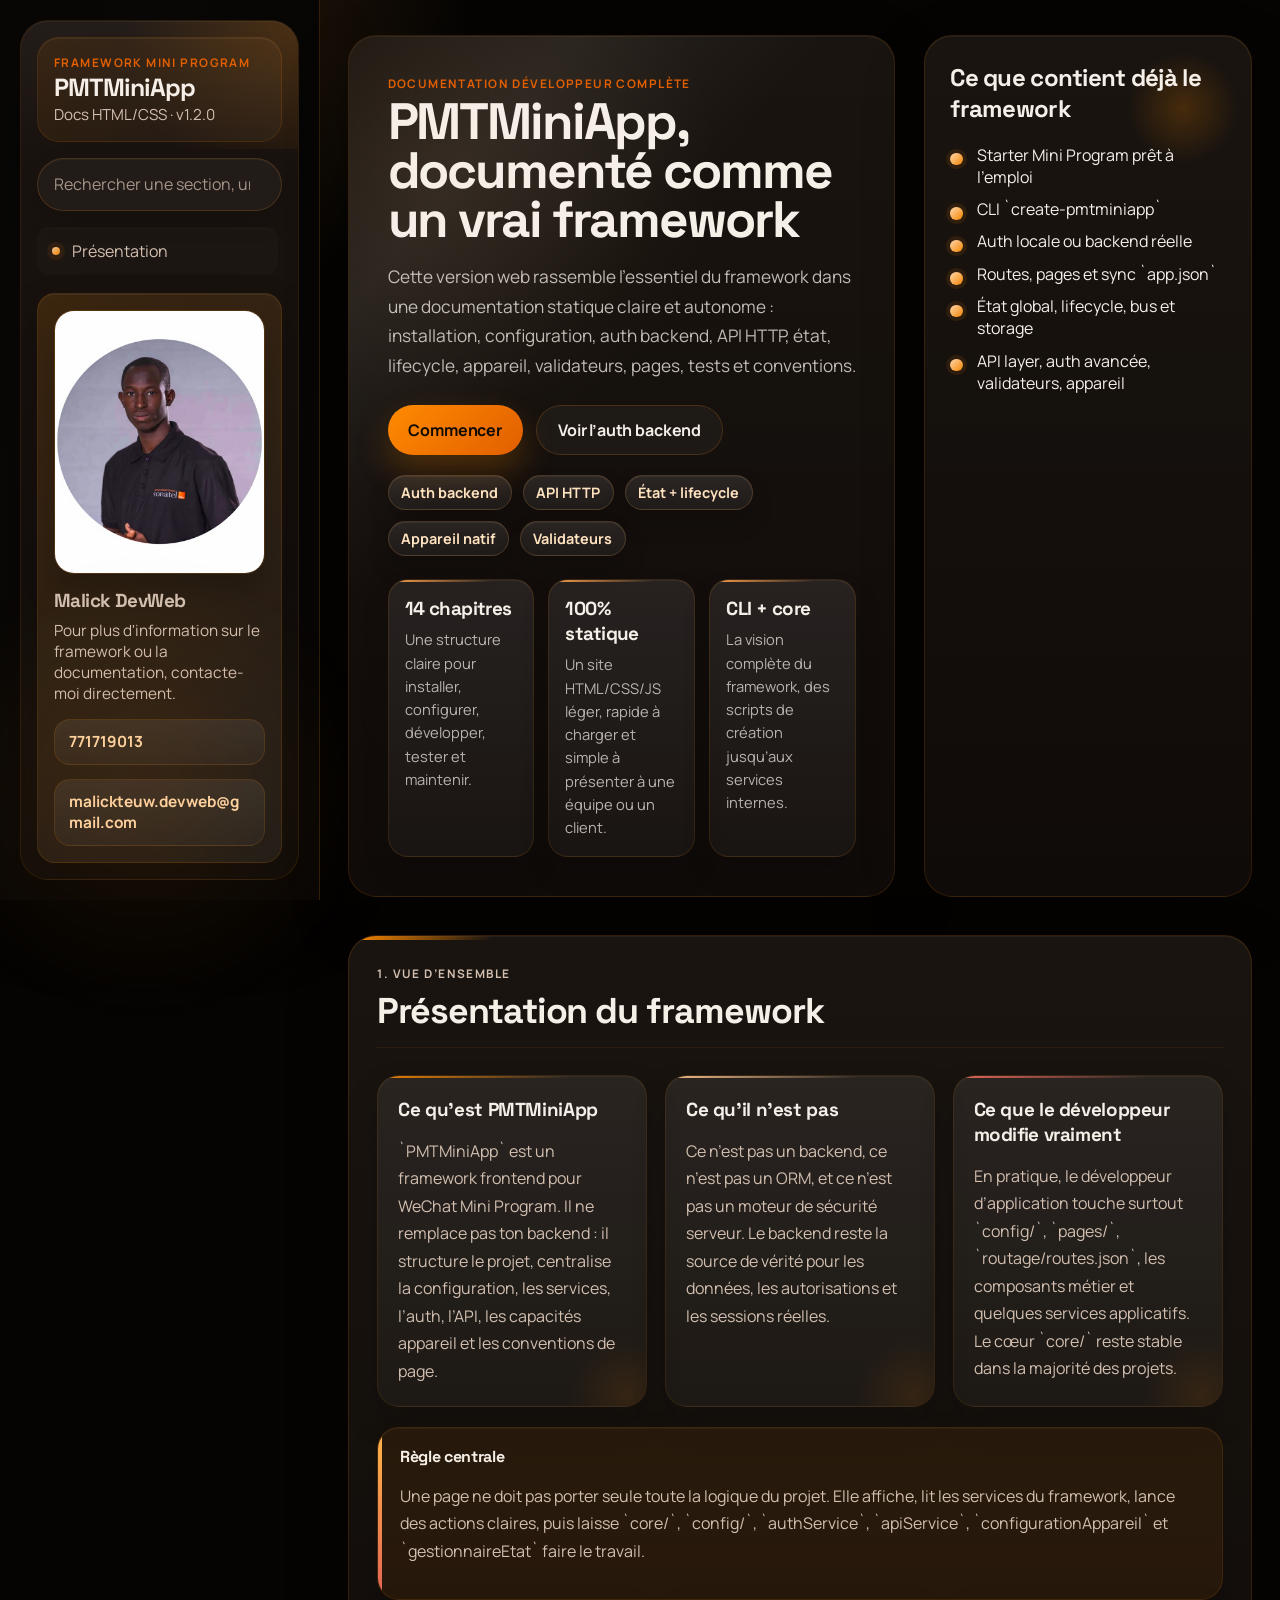
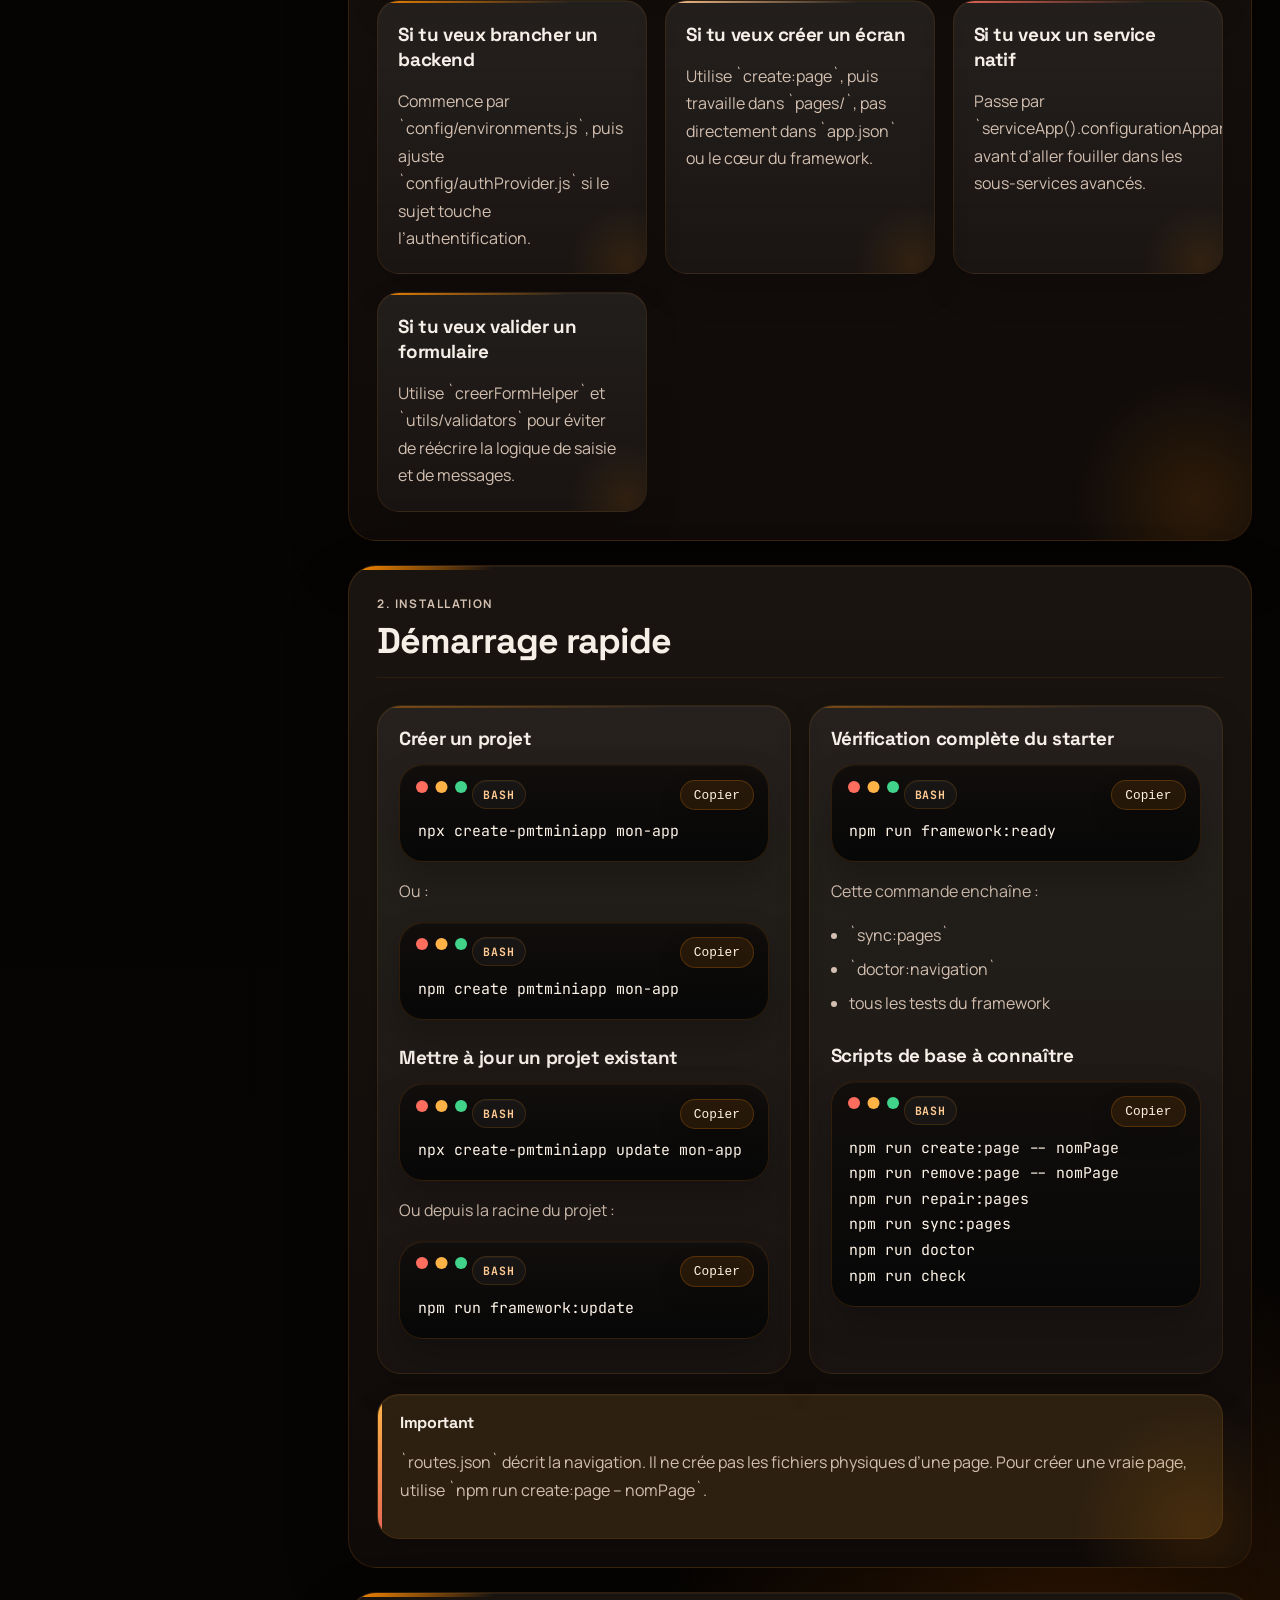
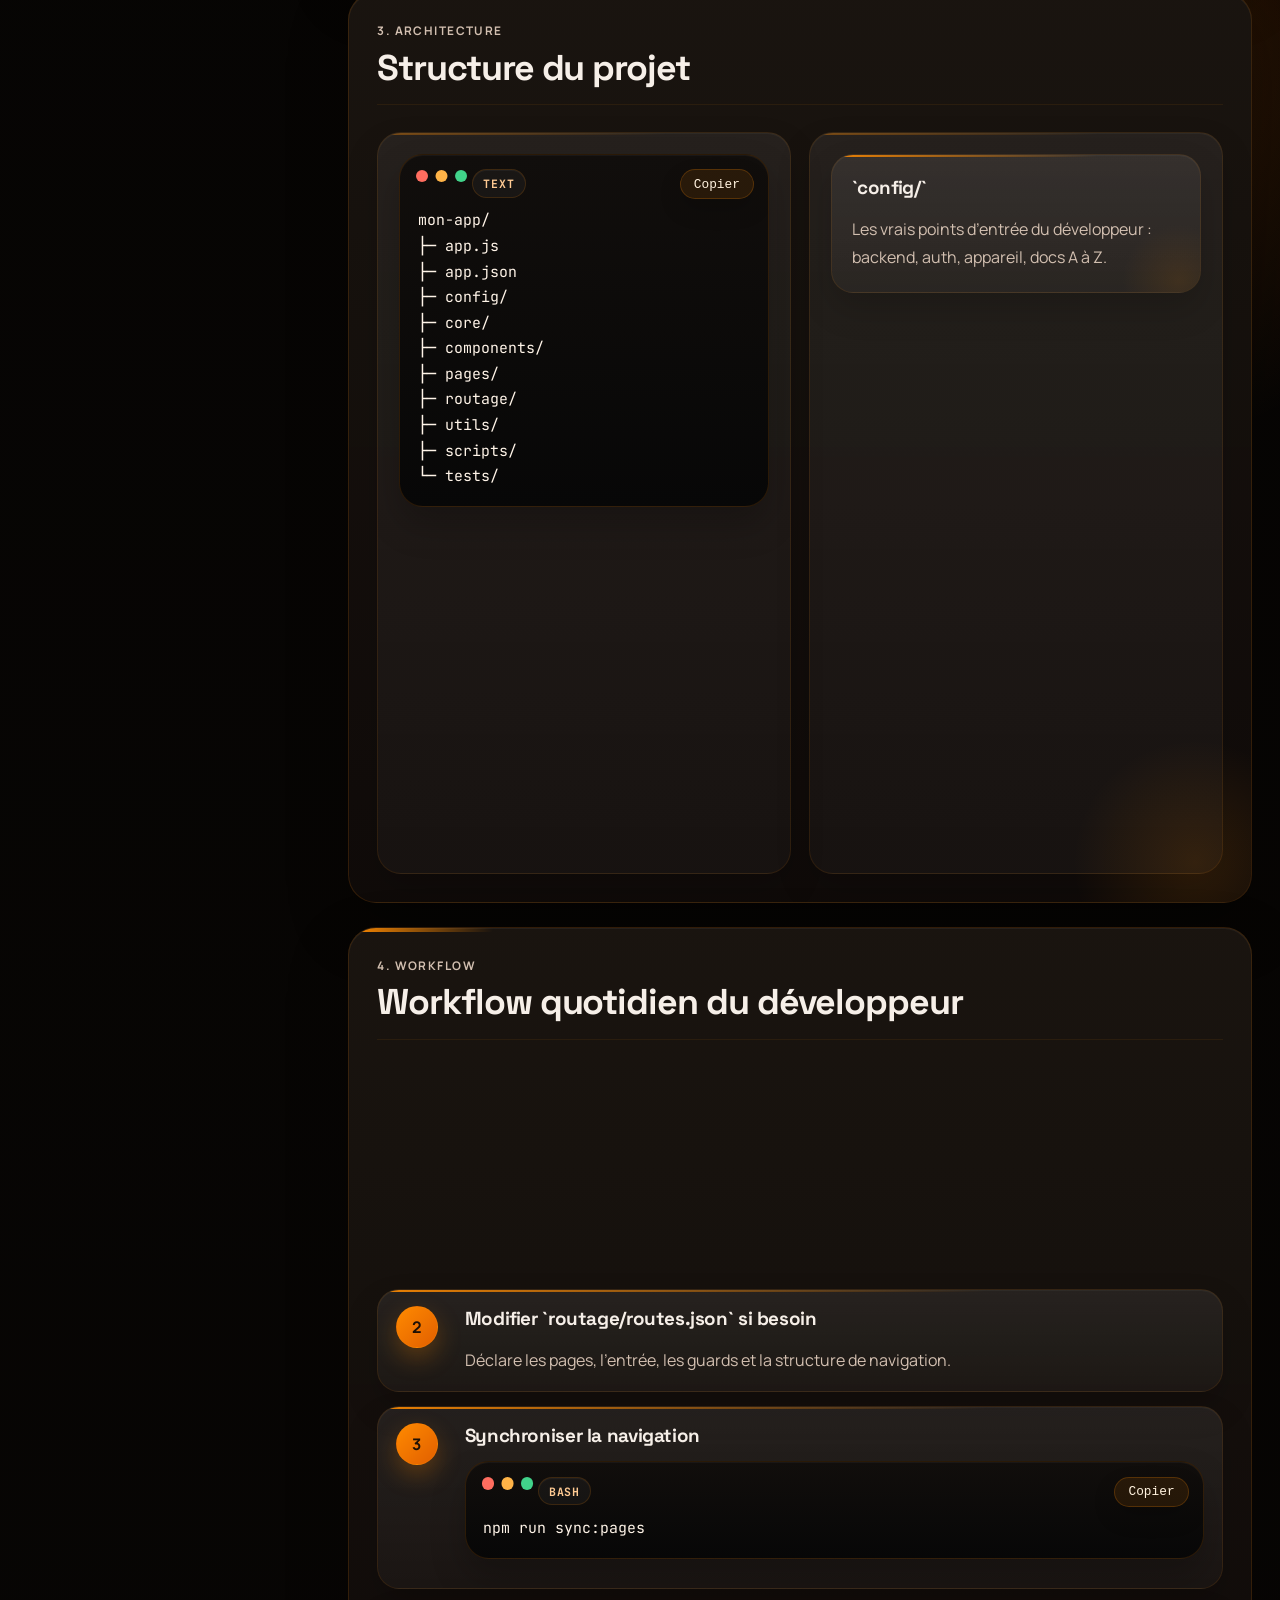
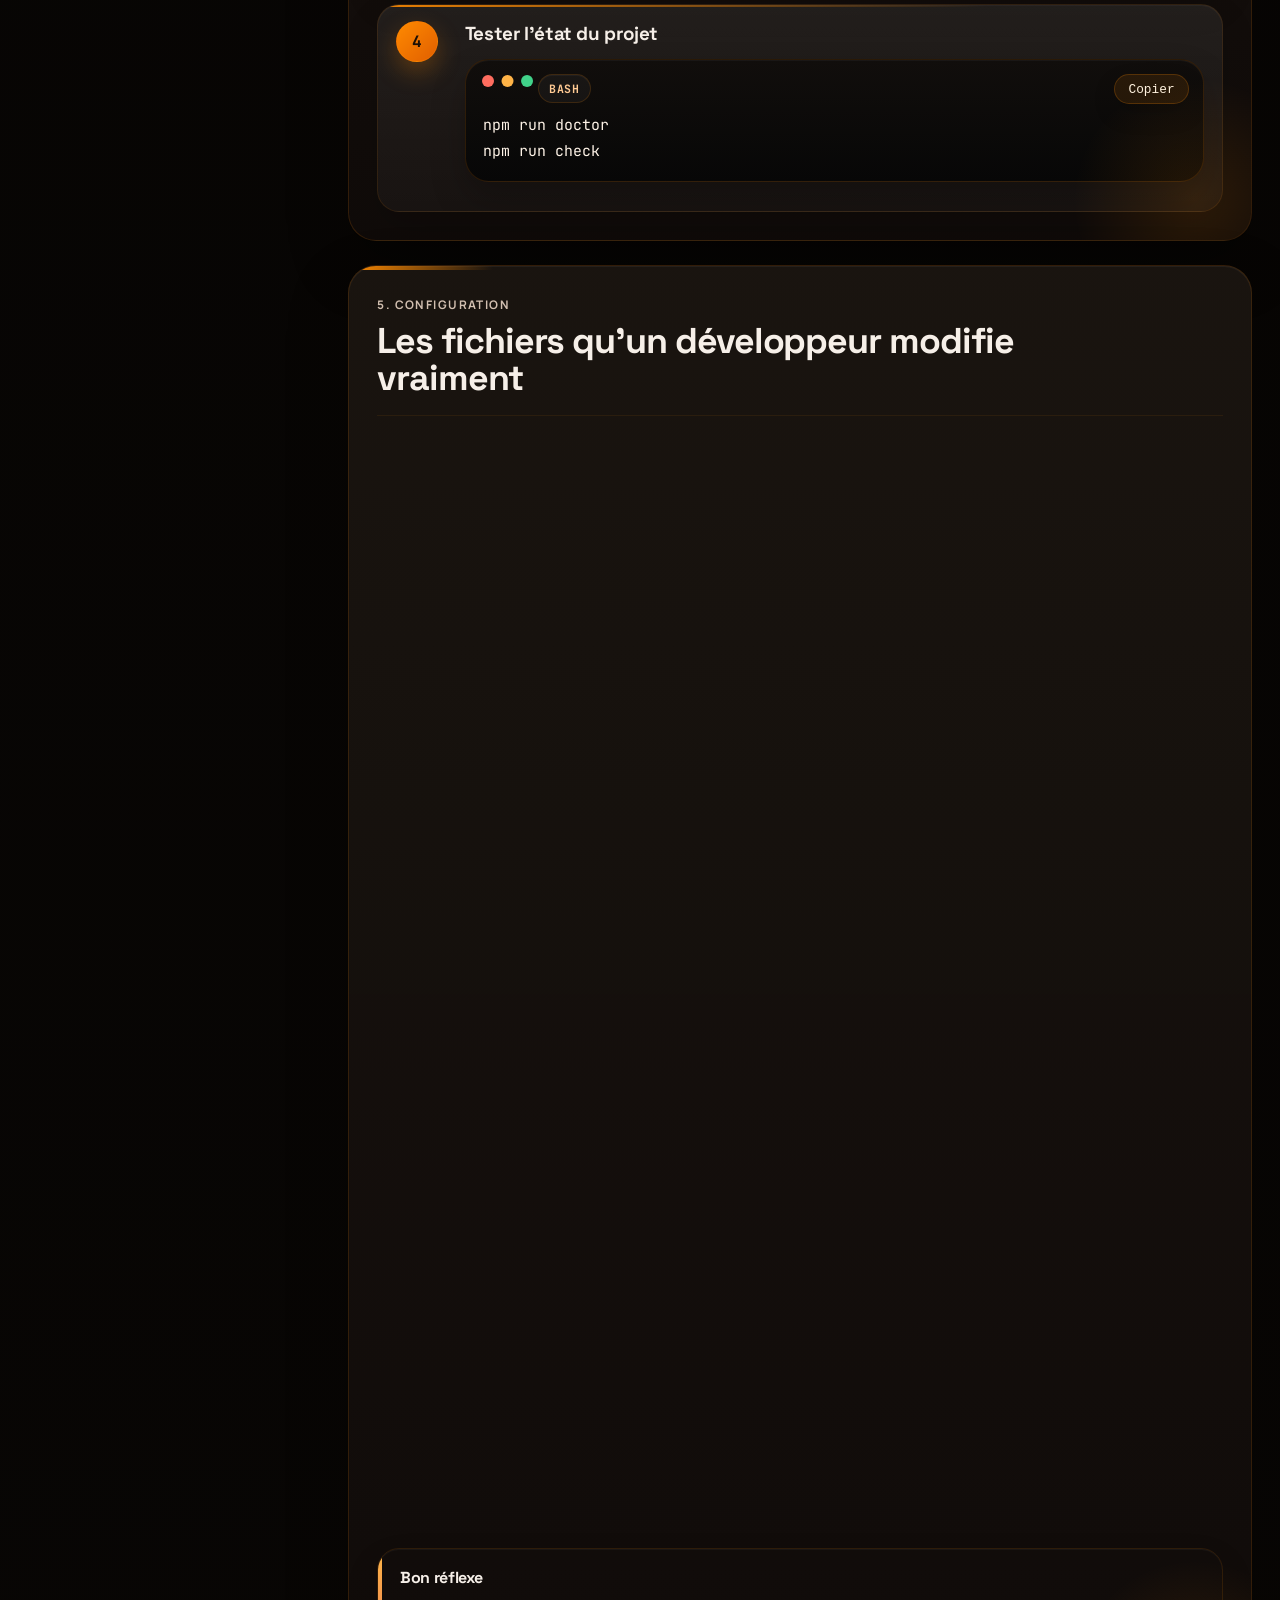
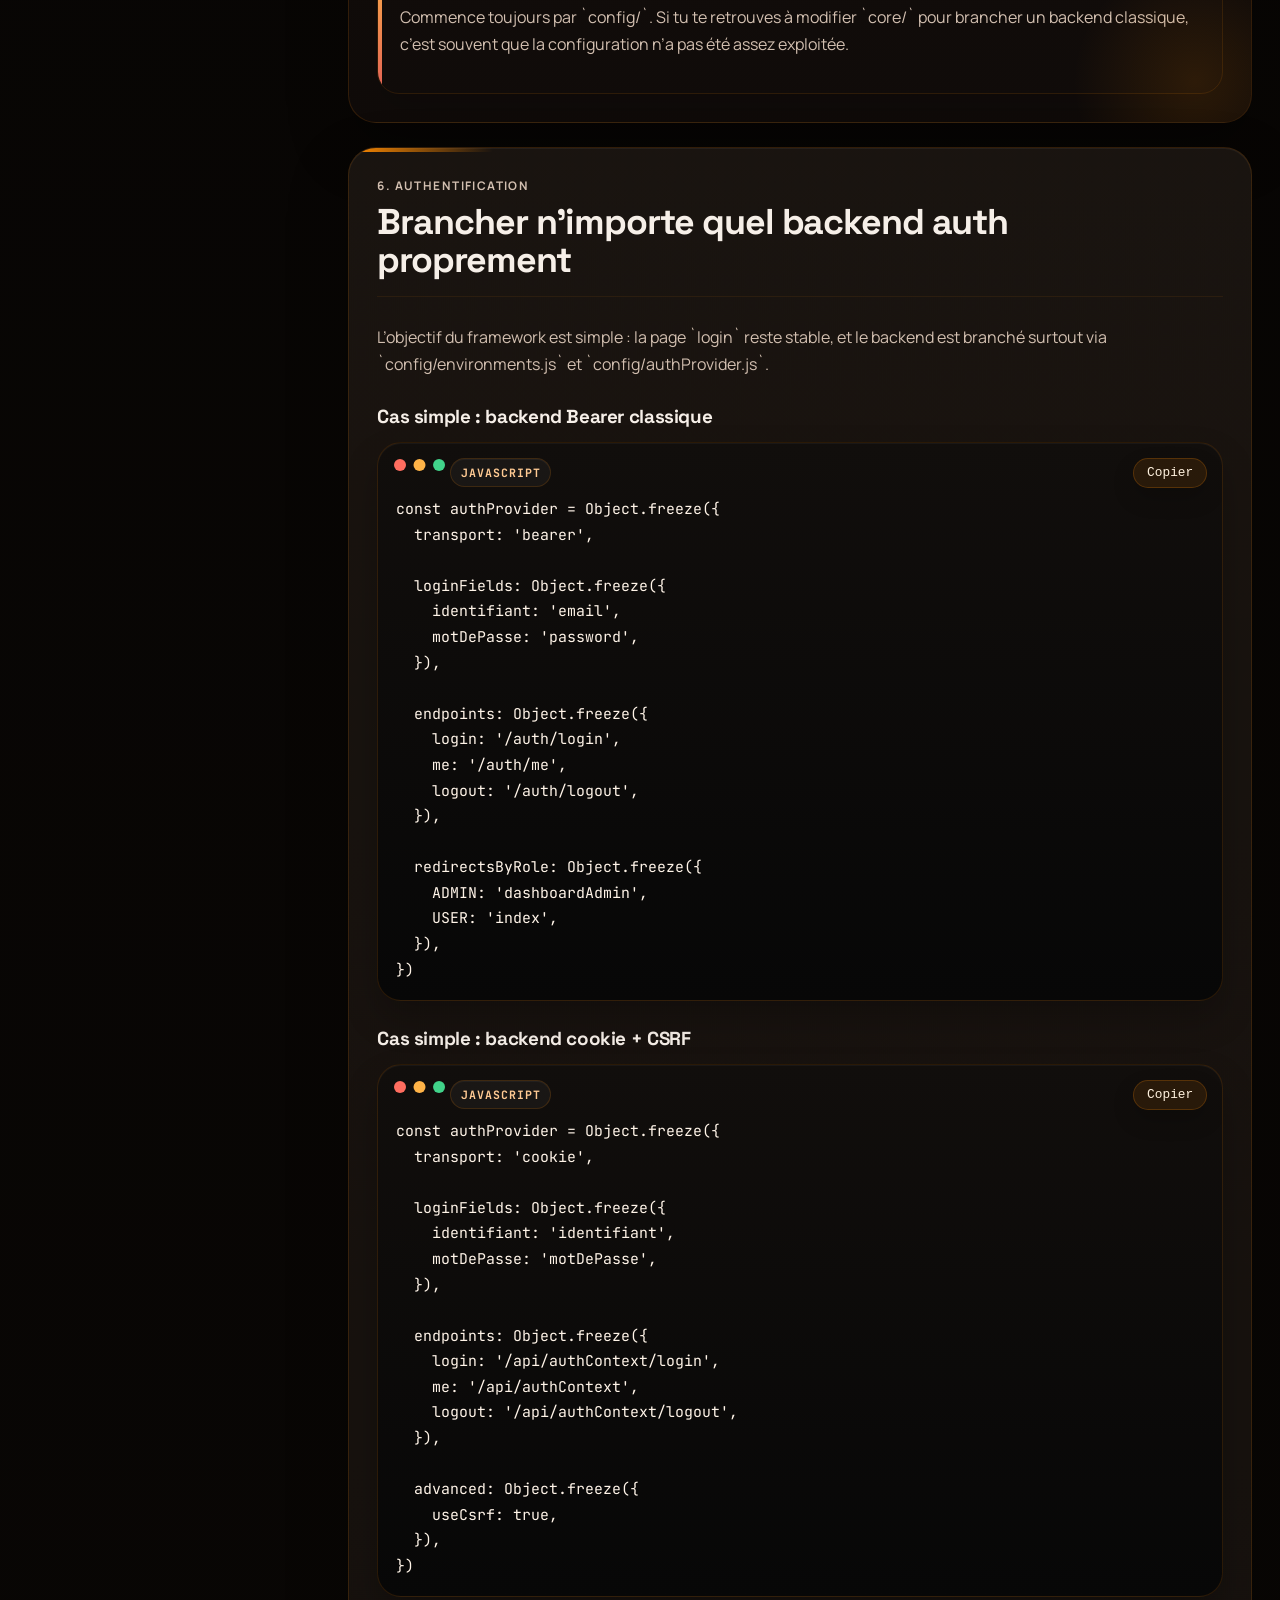
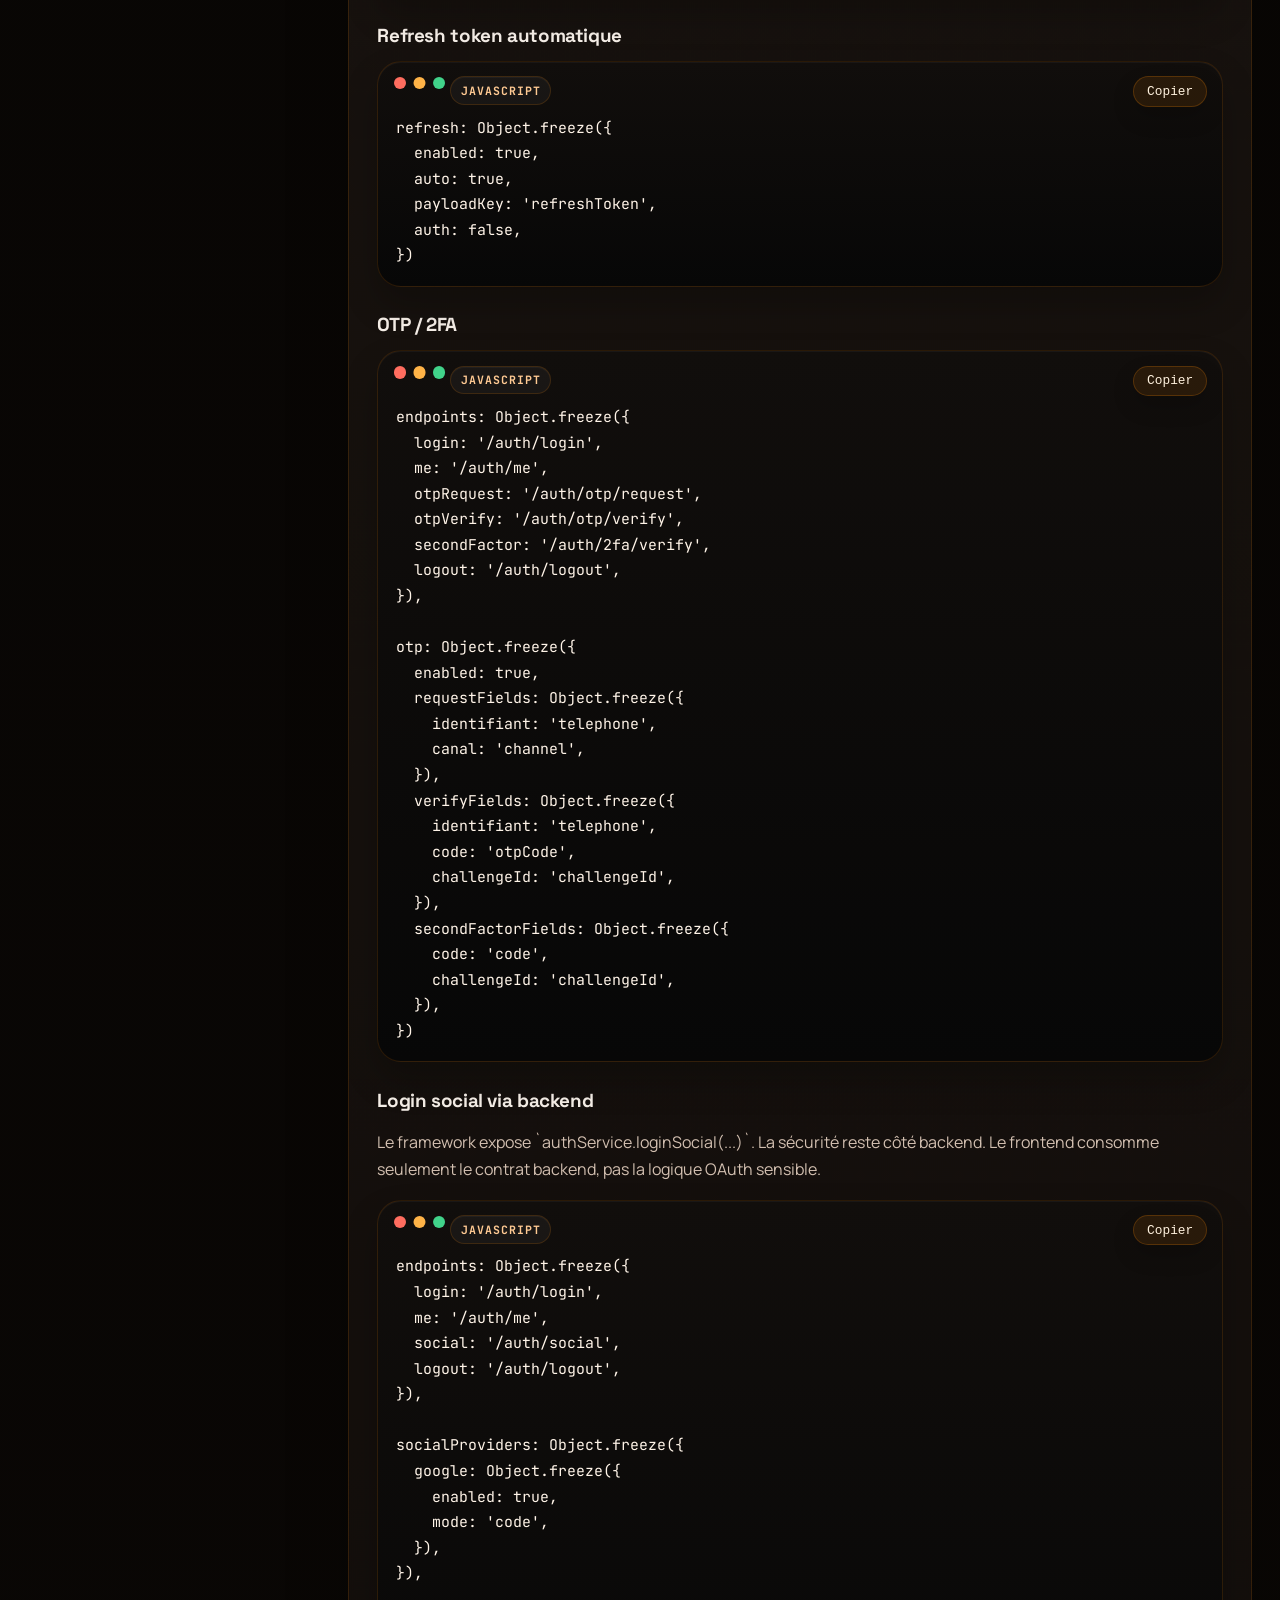
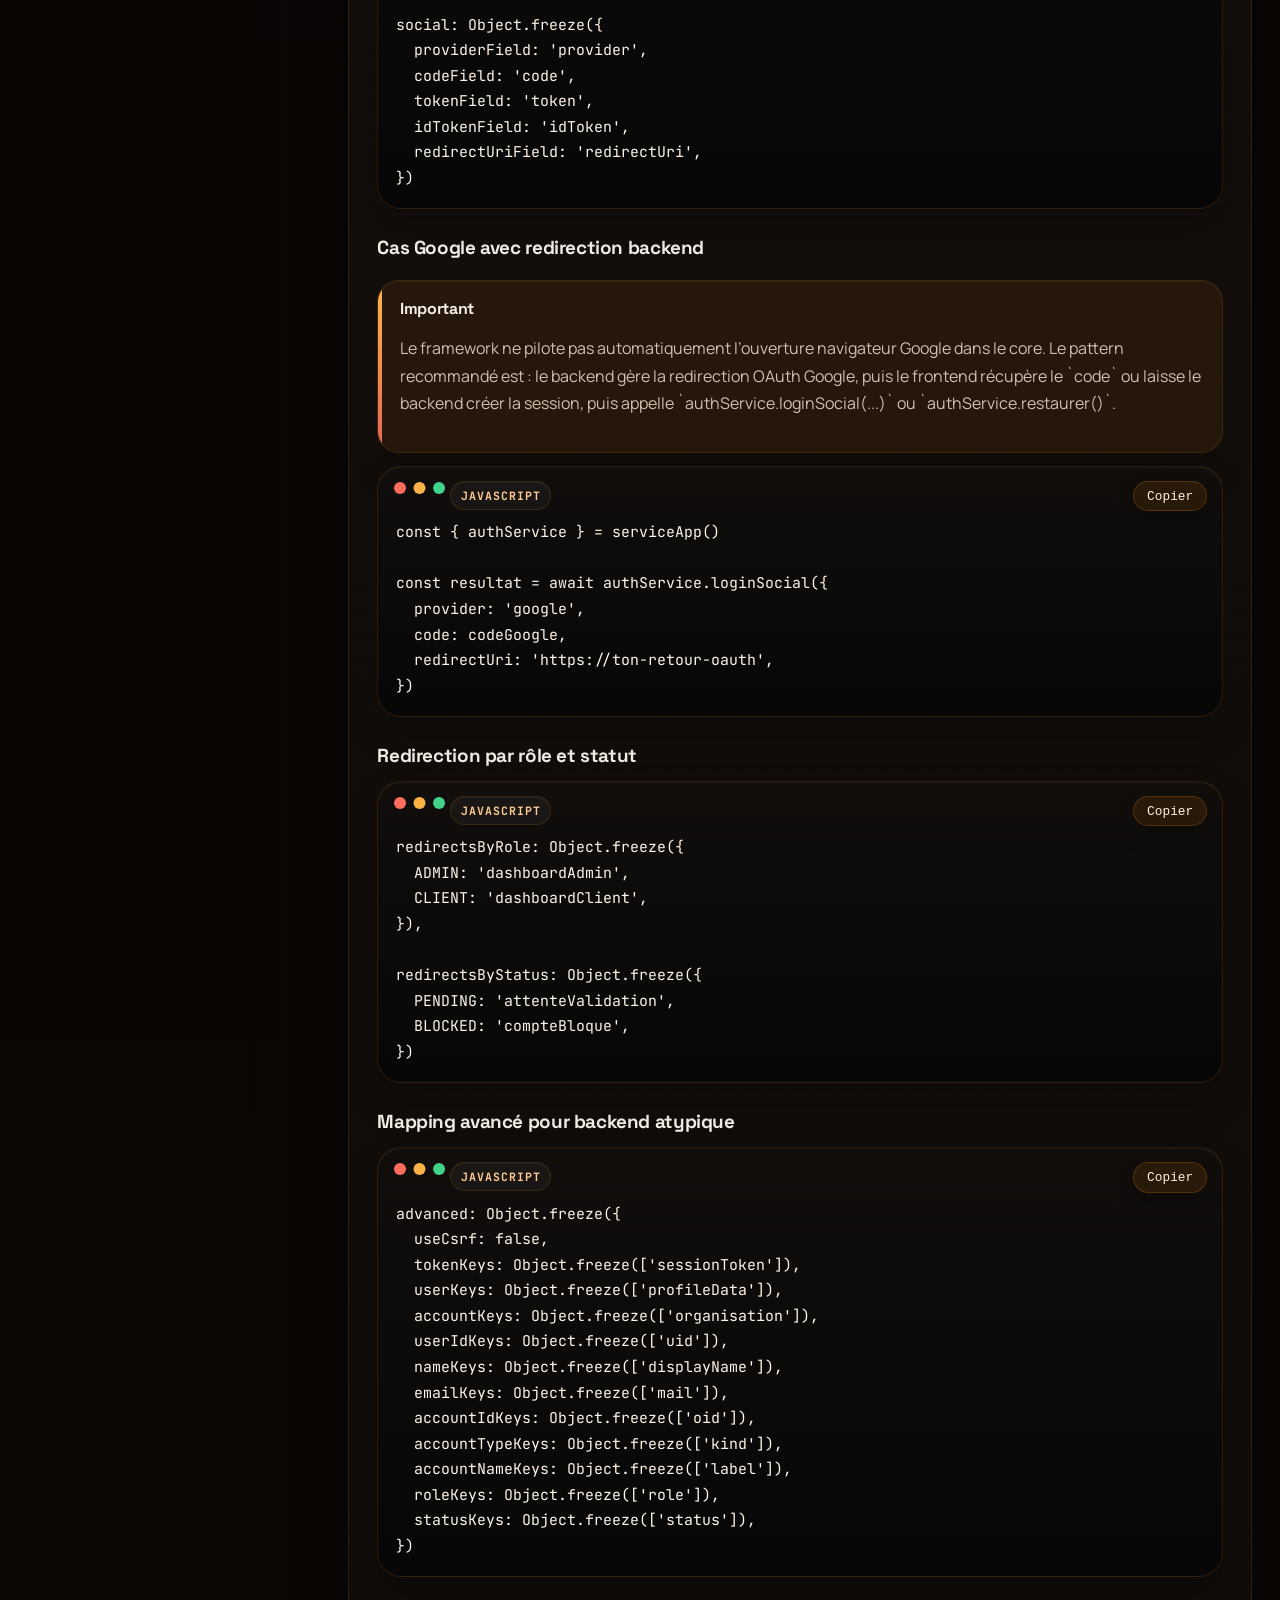
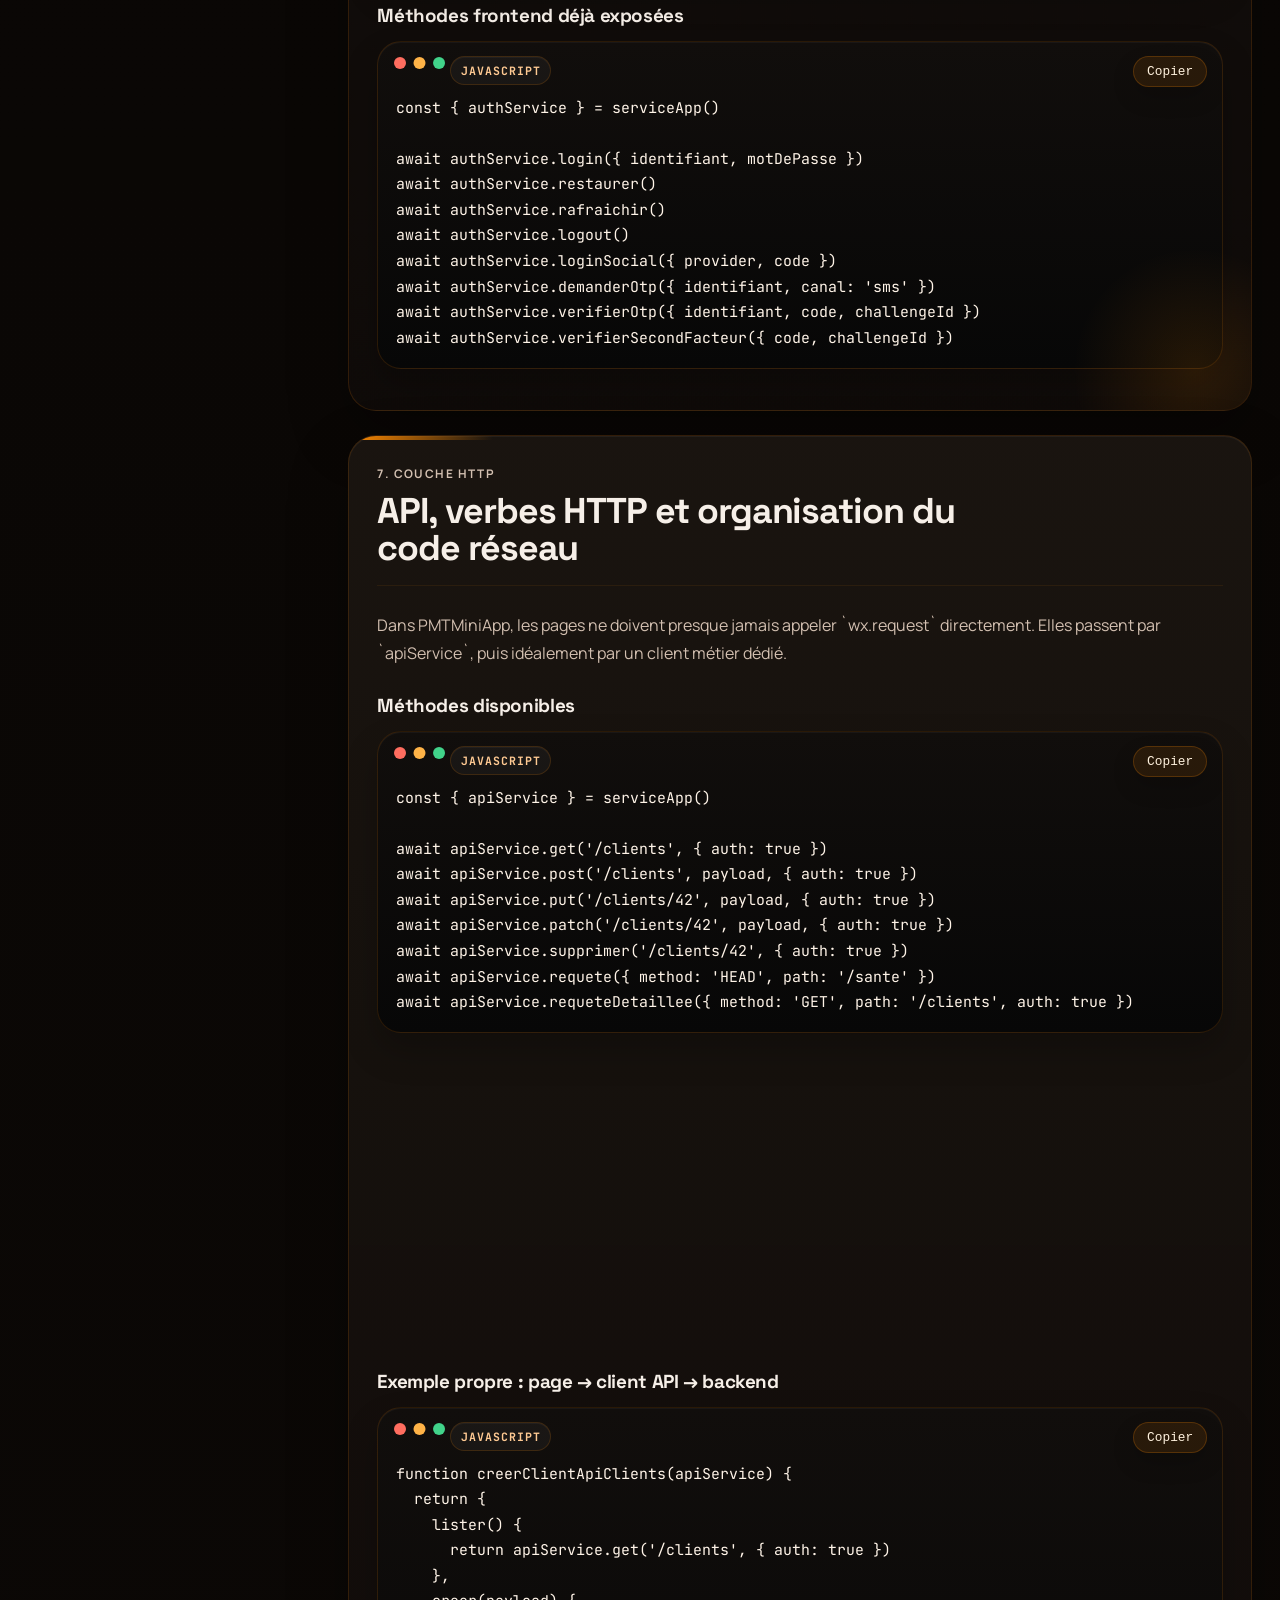
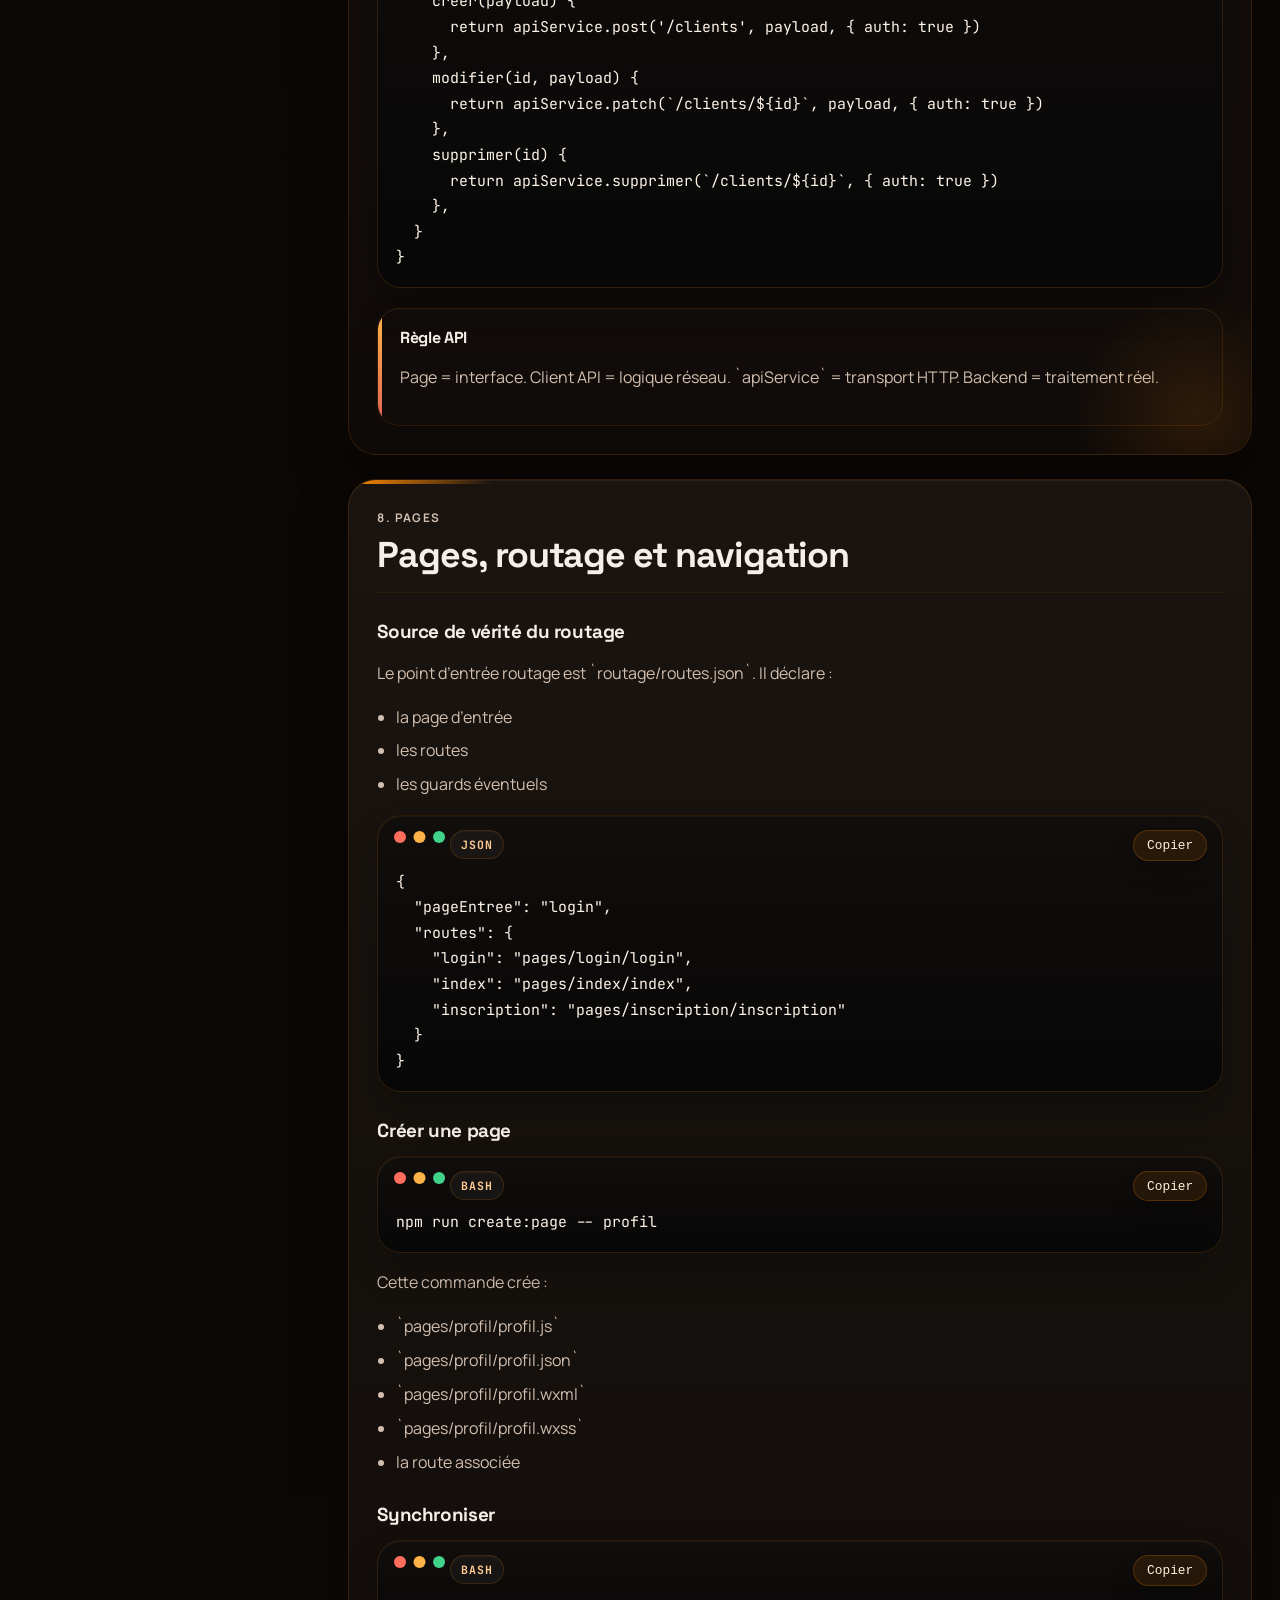
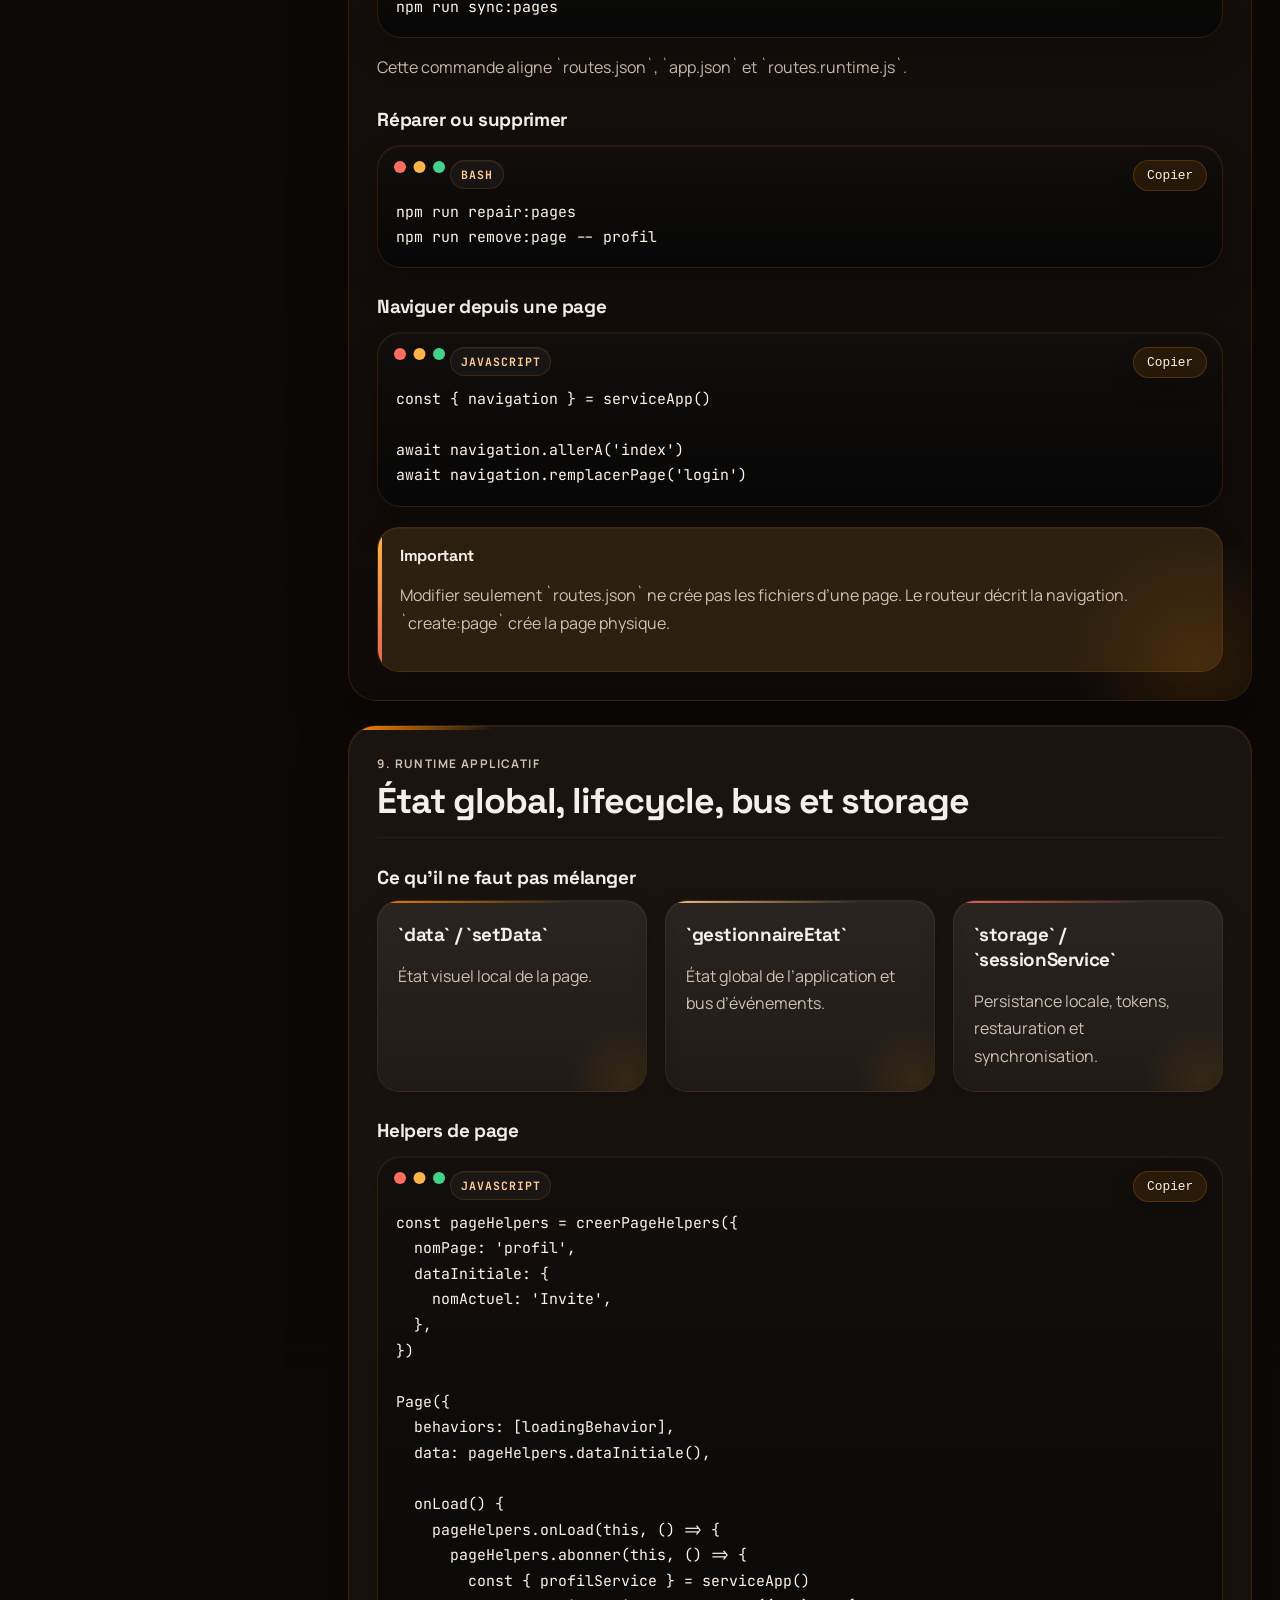
==== commit 0b6eafcf: "Add profile photo and contact details" ====
--- a/index.html
+++ b/index.html
@@ -46,8 +46,18 @@
           <a href="#faq">FAQ et règles de projet</a>
         </nav>
 
-        <div class="sidebar__meta">
-          <p>Cette documentation est pensée pour un développeur qui doit comprendre vite, brancher un backend réel, utiliser les services natifs, et garder un code propre.</p>
+        <div class="sidebar__meta profile-card">
+          <img
+            class="profile-card__photo"
+            src="./assets/photo/malick-devweb.png"
+            alt="Photo de Malick DevWeb"
+          >
+          <div class="profile-card__copy">
+            <strong class="profile-card__name">Malick DevWeb</strong>
+            <p>Pour plus d'information sur le framework ou la documentation, contacte-moi directement.</p>
+          </div>
+          <a class="profile-card__link" href="tel:771719013">771719013</a>
+          <a class="profile-card__link" href="mailto:malickteuw.devweb@gmail.com">malickteuw.devweb@gmail.com</a>
         </div>
       </div>
     </aside>
@@ -1120,7 +1130,8 @@
         </div>
         <div class="footer__meta">
           <p>Version framework : <strong>1.2.0</strong></p>
-          <p>Format : <code>site statique autonome</code></p>
+          <p>Contact : <a href="tel:771719013">771719013</a></p>
+          <p>Email : <a href="mailto:malickteuw.devweb@gmail.com">malickteuw.devweb@gmail.com</a></p>
         </div>
       </footer>
     </main>
--- a/assets/site.css
+++ b/assets/site.css
@@ -721,6 +721,67 @@
   margin: 0;
 }
 
+.profile-card {
+  display: grid;
+  gap: 0.9rem;
+}
+
+.profile-card__photo {
+  width: 100%;
+  aspect-ratio: 4 / 5;
+  object-fit: cover;
+  border-radius: 20px;
+  border: 1px solid rgba(255, 138, 0, 0.16);
+  box-shadow:
+    0 18px 34px rgba(0, 0, 0, 0.22),
+    inset 0 1px 0 rgba(255, 255, 255, 0.05);
+}
+
+.profile-card__copy {
+  display: grid;
+  gap: 0.45rem;
+}
+
+.profile-card__name {
+  font-family: var(--font-display);
+  font-size: 1.18rem;
+  letter-spacing: -0.03em;
+}
+
+.profile-card__link,
+.footer__meta a {
+  color: #ffd6a7;
+  text-decoration: none;
+  word-break: break-word;
+}
+
+.profile-card__link {
+  display: inline-flex;
+  align-items: center;
+  min-height: 2.8rem;
+  padding: 0.72rem 0.9rem;
+  border-radius: 16px;
+  border: 1px solid rgba(255, 138, 0, 0.14);
+  background:
+    linear-gradient(180deg, rgba(255, 255, 255, 0.06), rgba(255, 255, 255, 0.02)),
+    rgba(255, 255, 255, 0.02);
+  font-weight: 700;
+  transition: transform 0.18s ease, border-color 0.18s ease, background 0.18s ease;
+}
+
+.profile-card__link:hover,
+.footer__meta a:hover {
+  color: #fff0dc;
+}
+
+.profile-card__link:hover {
+  transform: translateY(-2px);
+  border-color: rgba(255, 183, 71, 0.3);
+  background:
+    linear-gradient(180deg, rgba(255, 138, 0, 0.12), rgba(255, 255, 255, 0.03)),
+    rgba(255, 255, 255, 0.03);
+}
+
 .content {
   position: relative;
   z-index: 1;
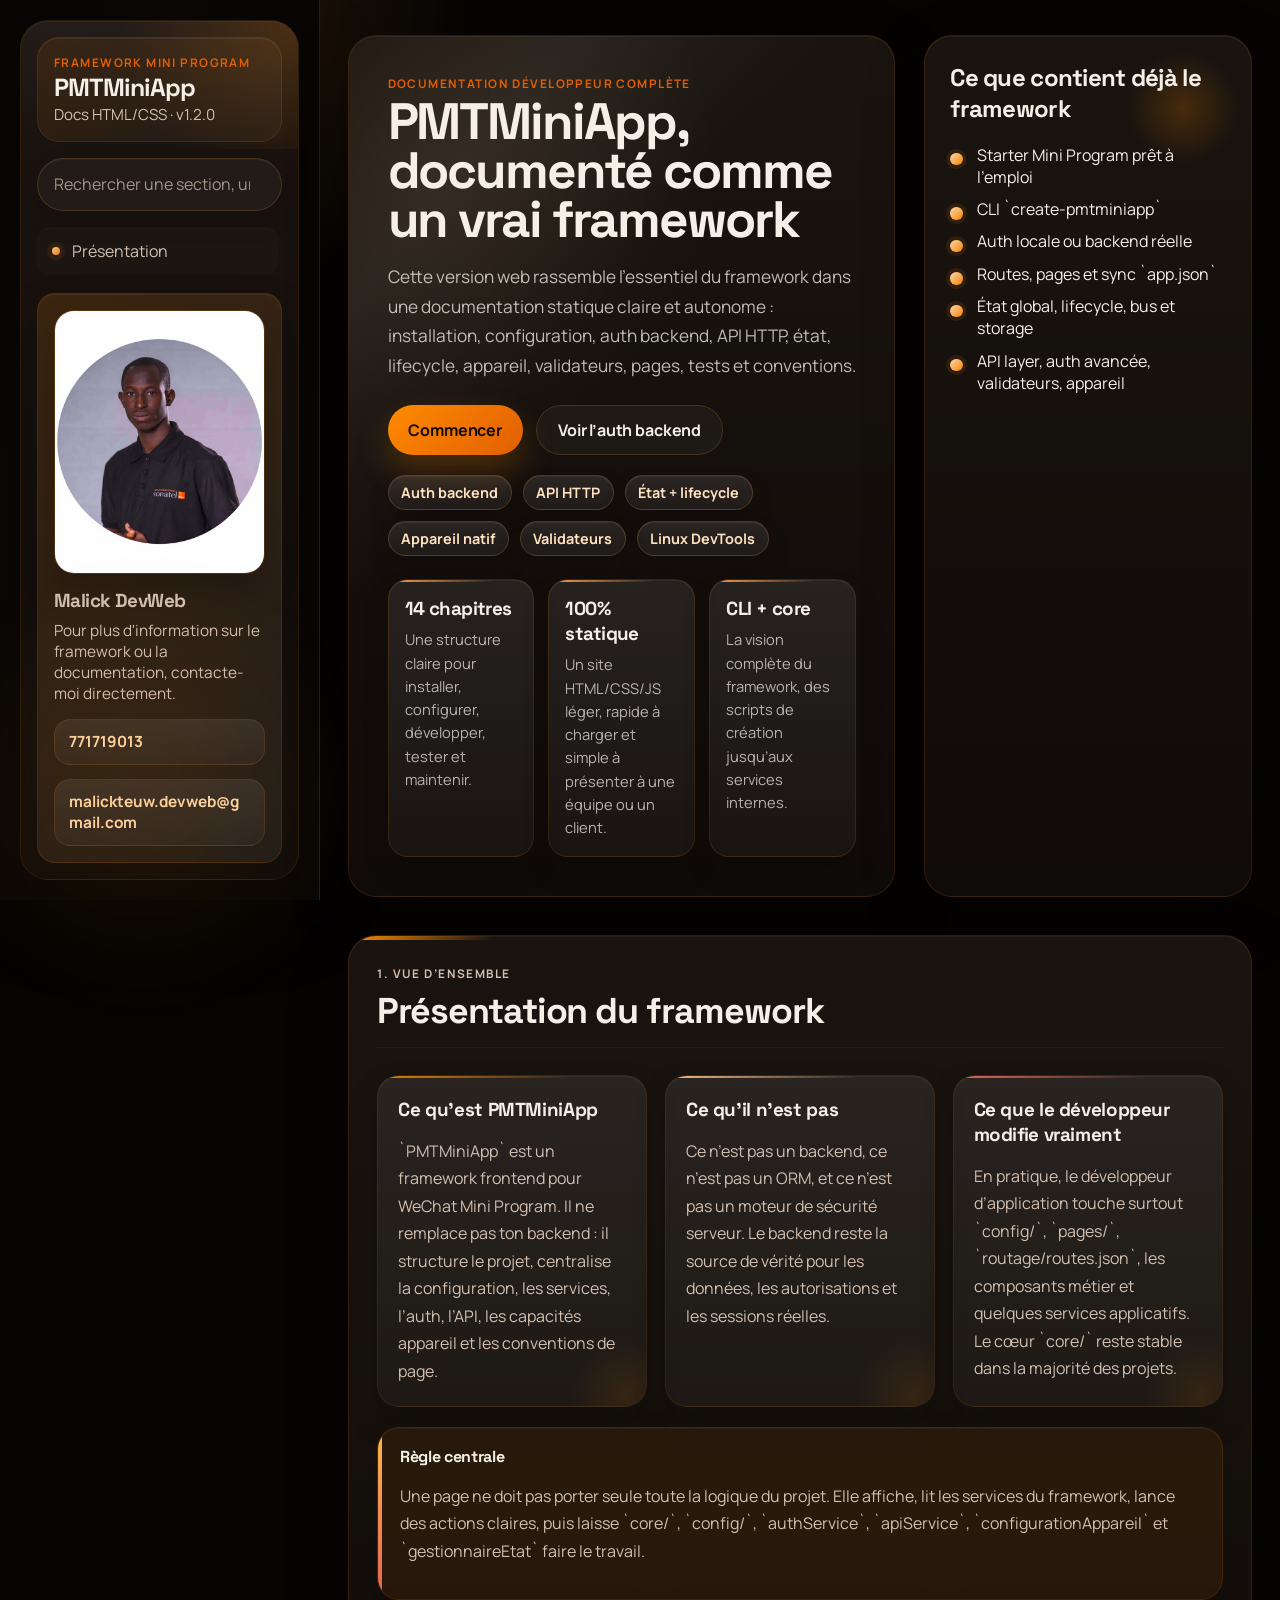
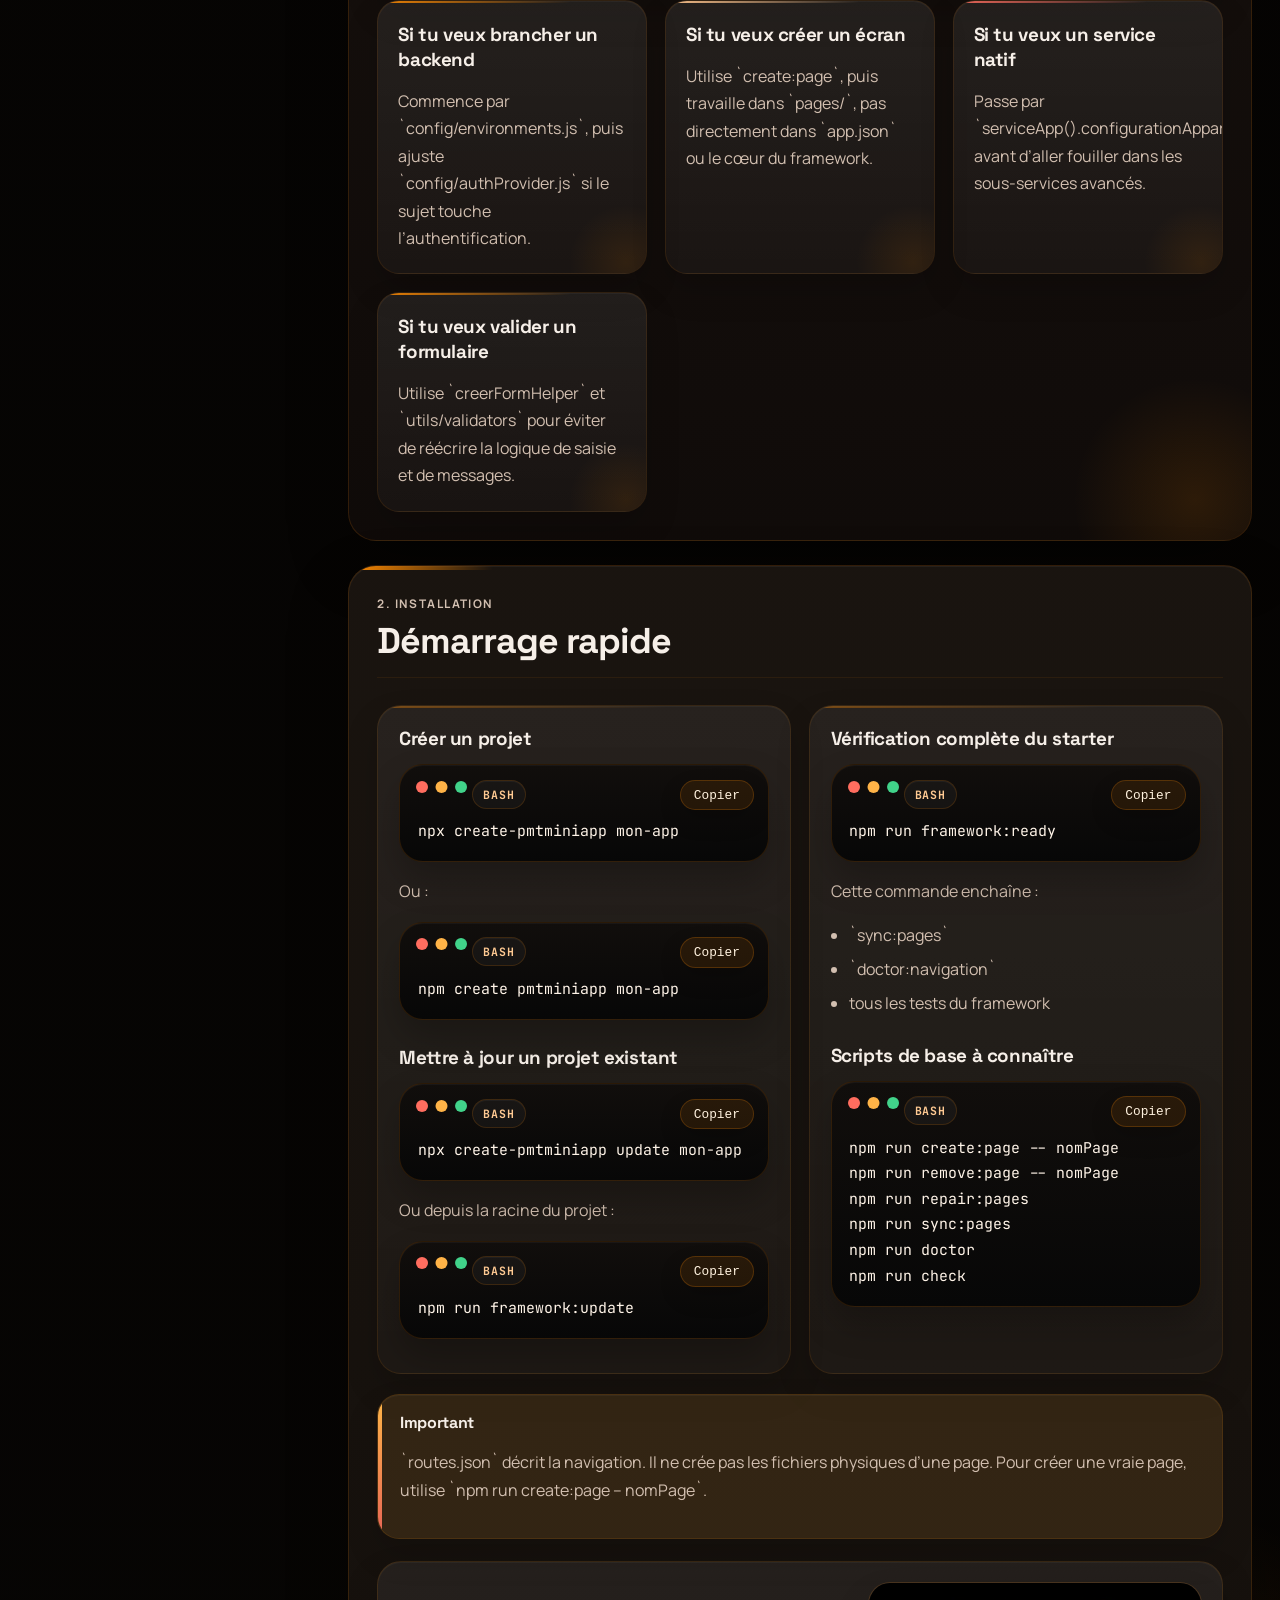
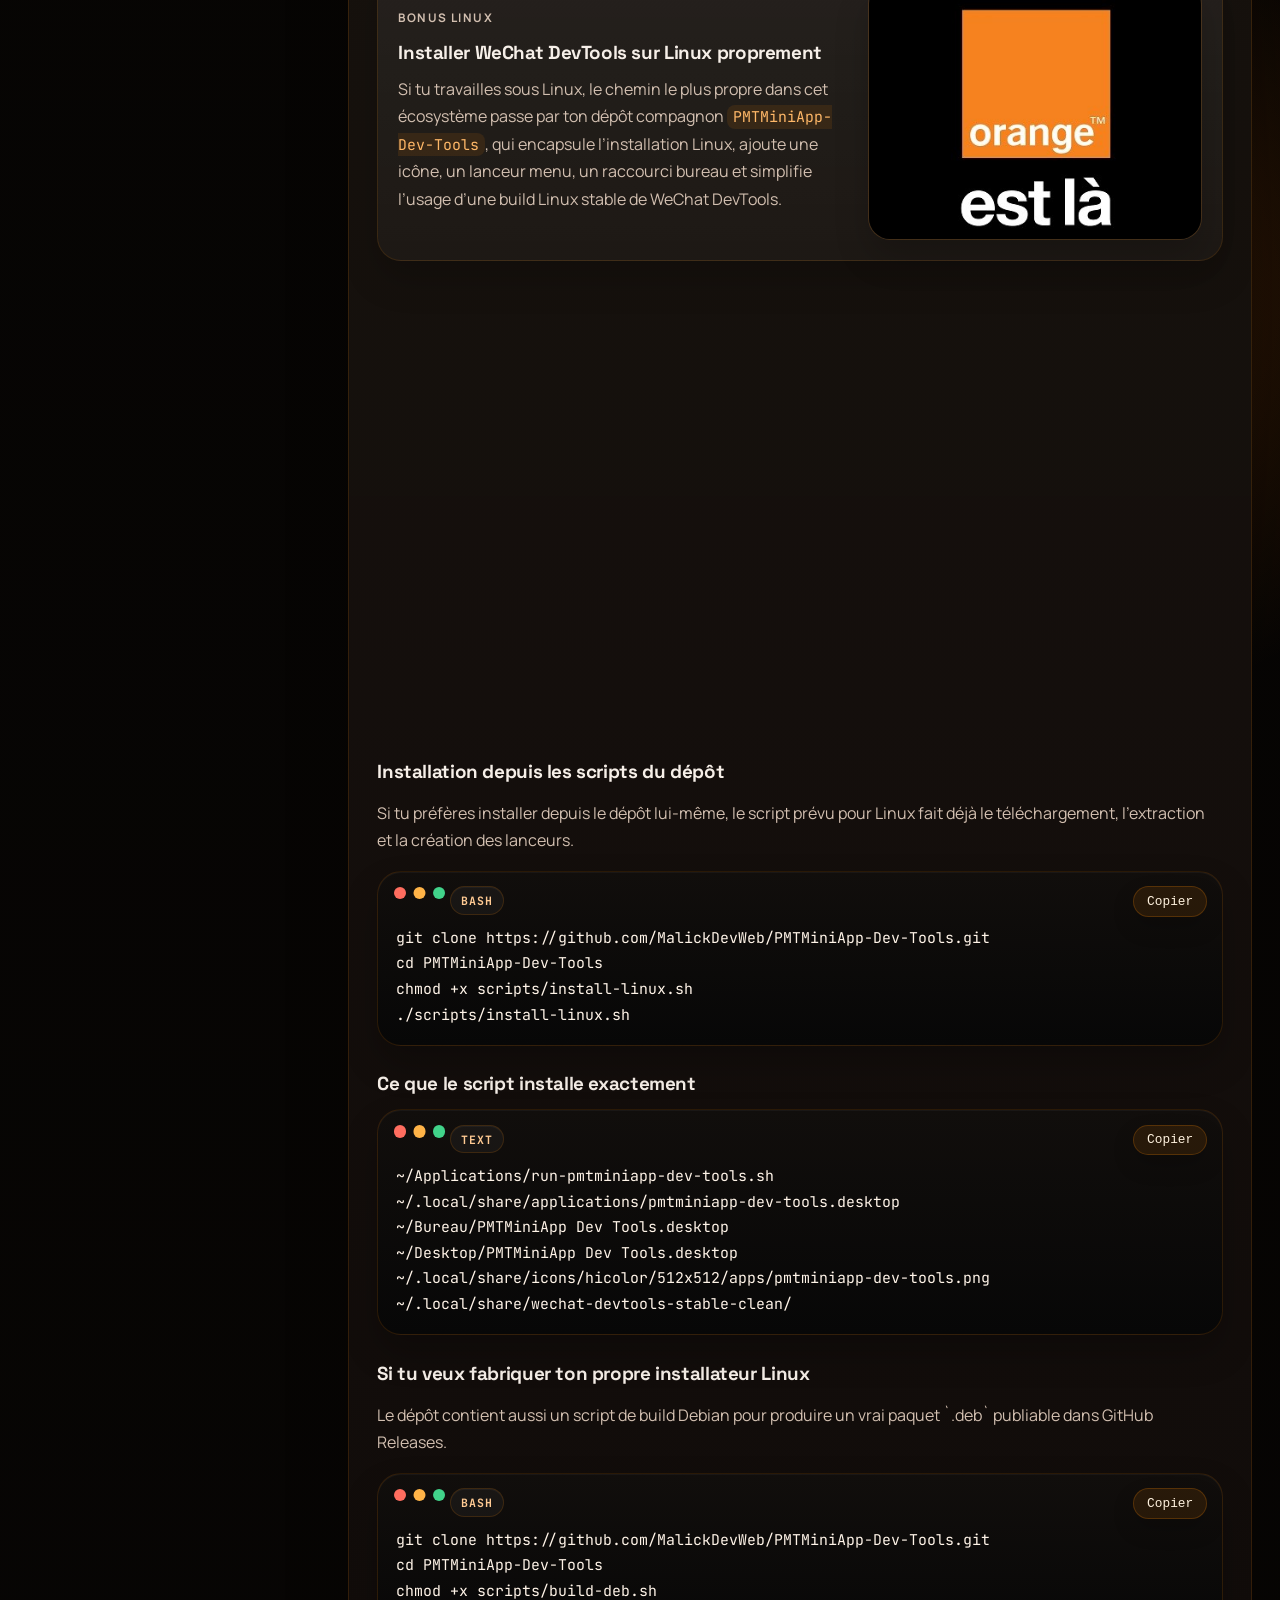
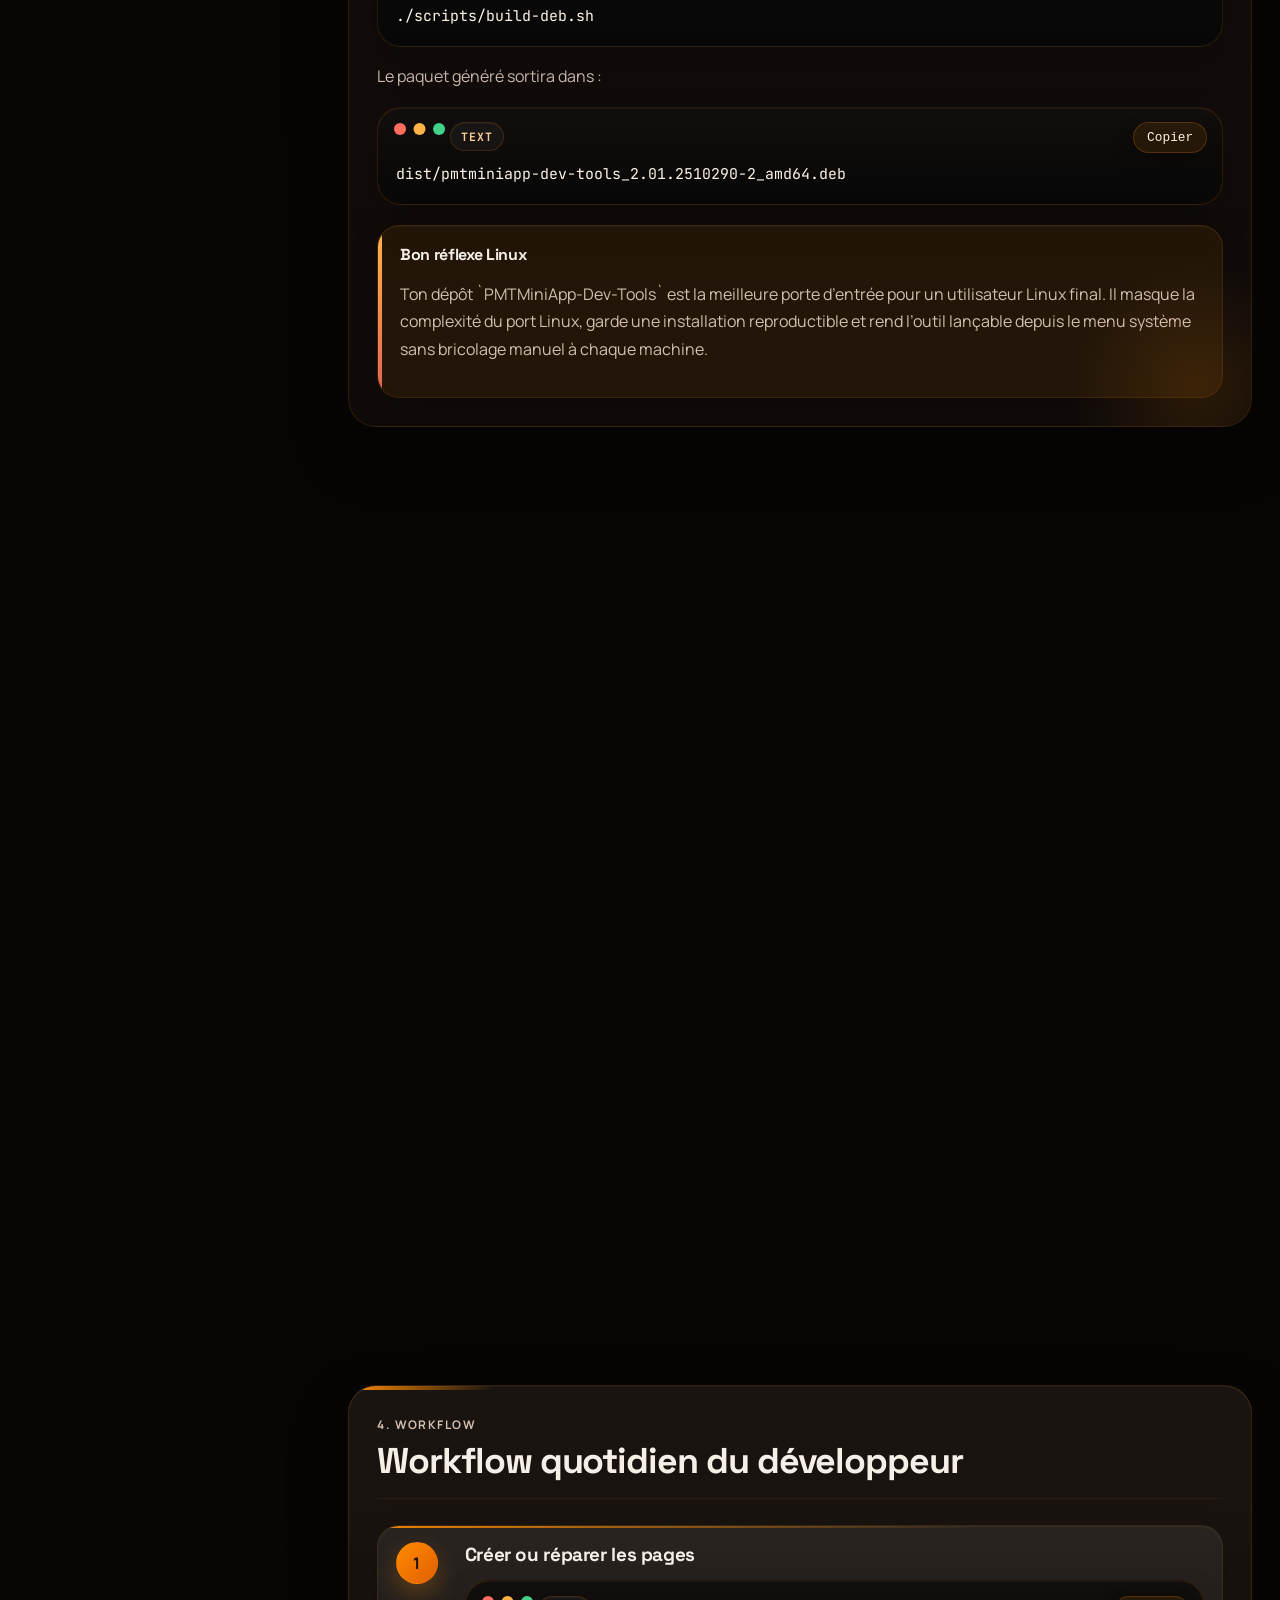
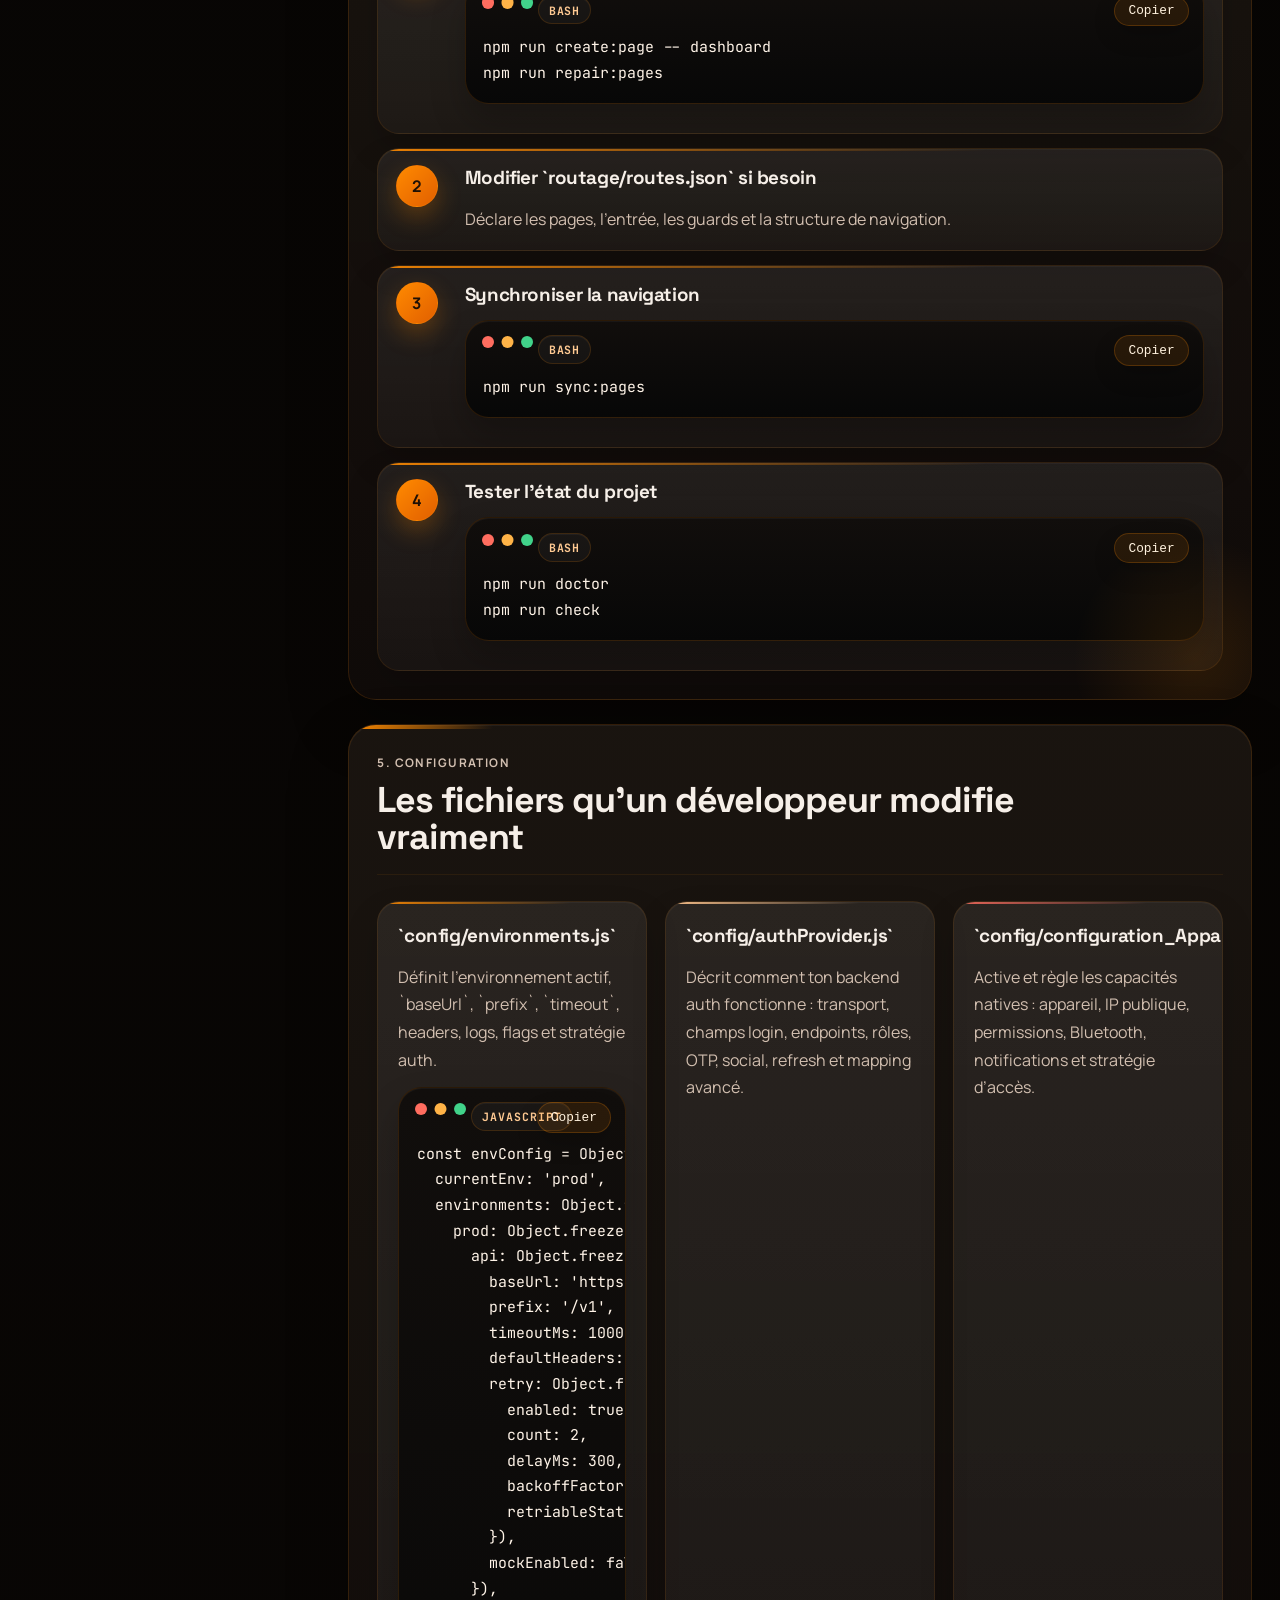
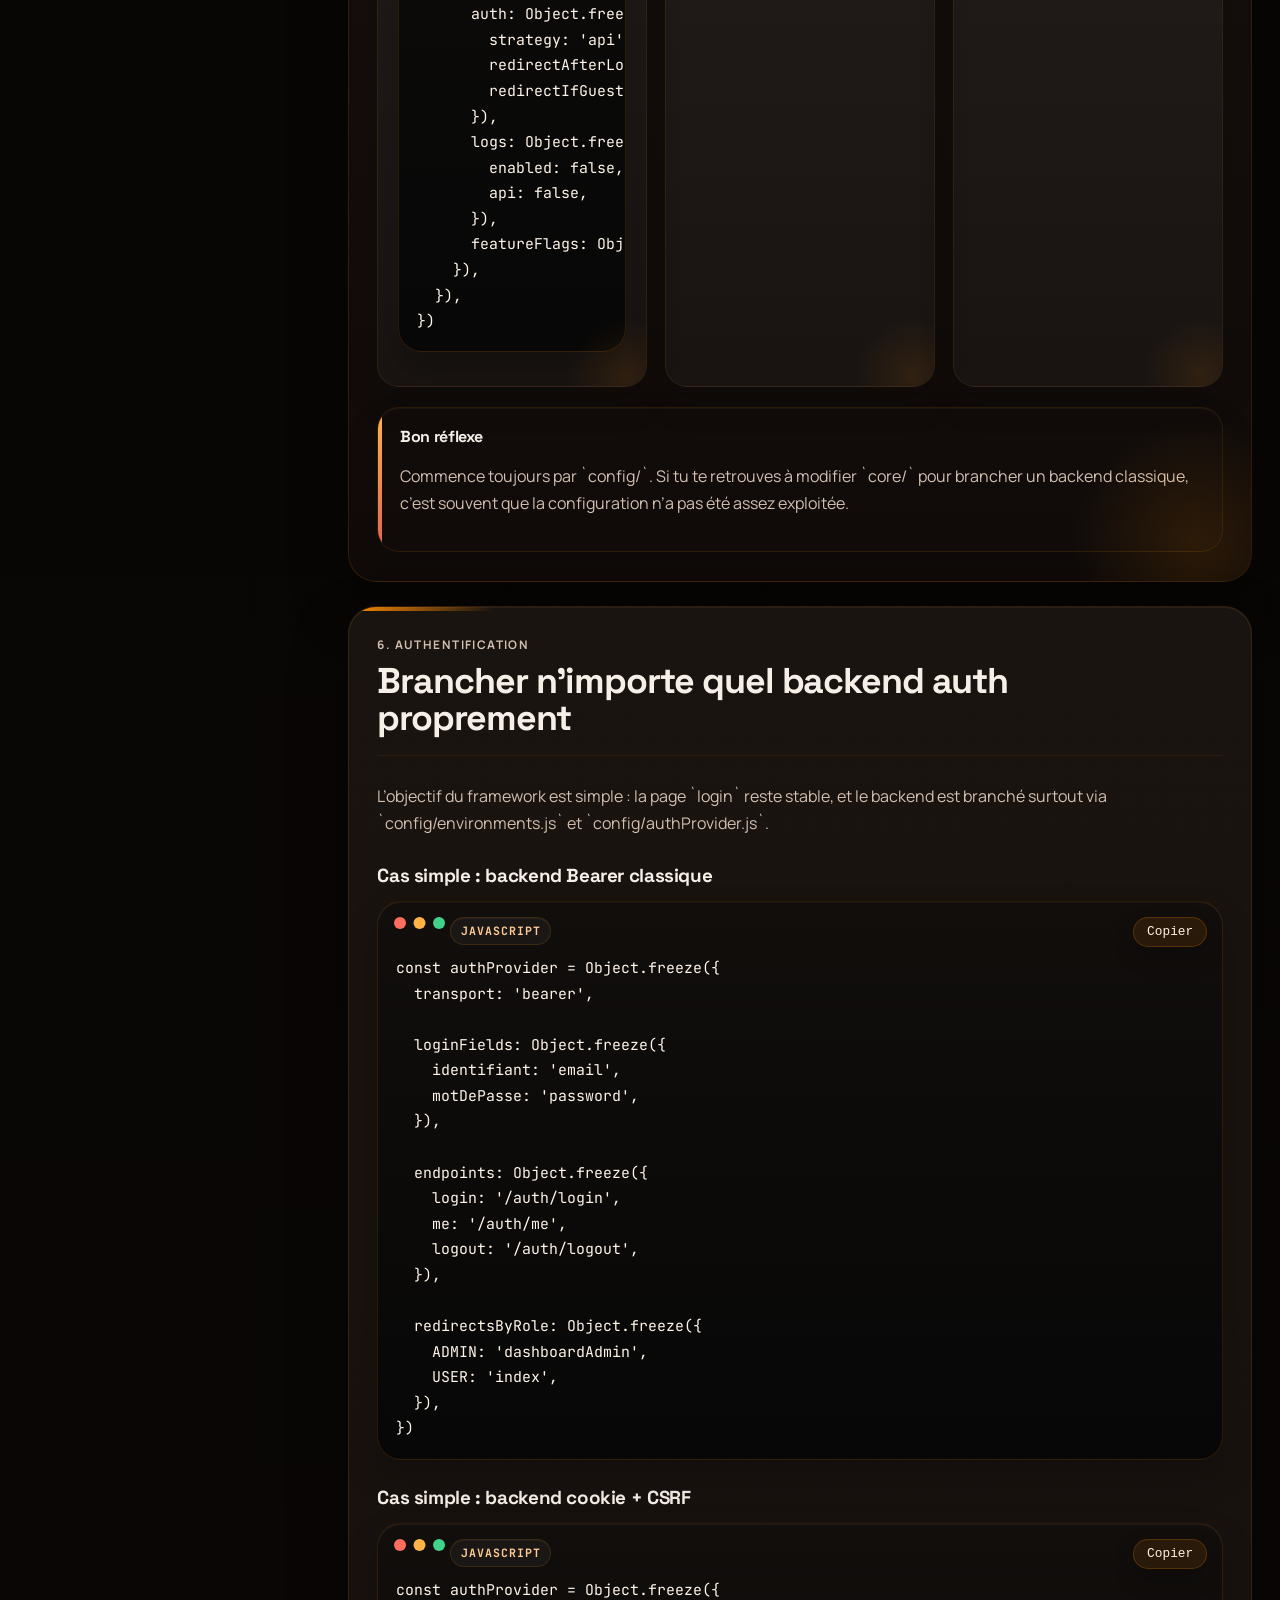
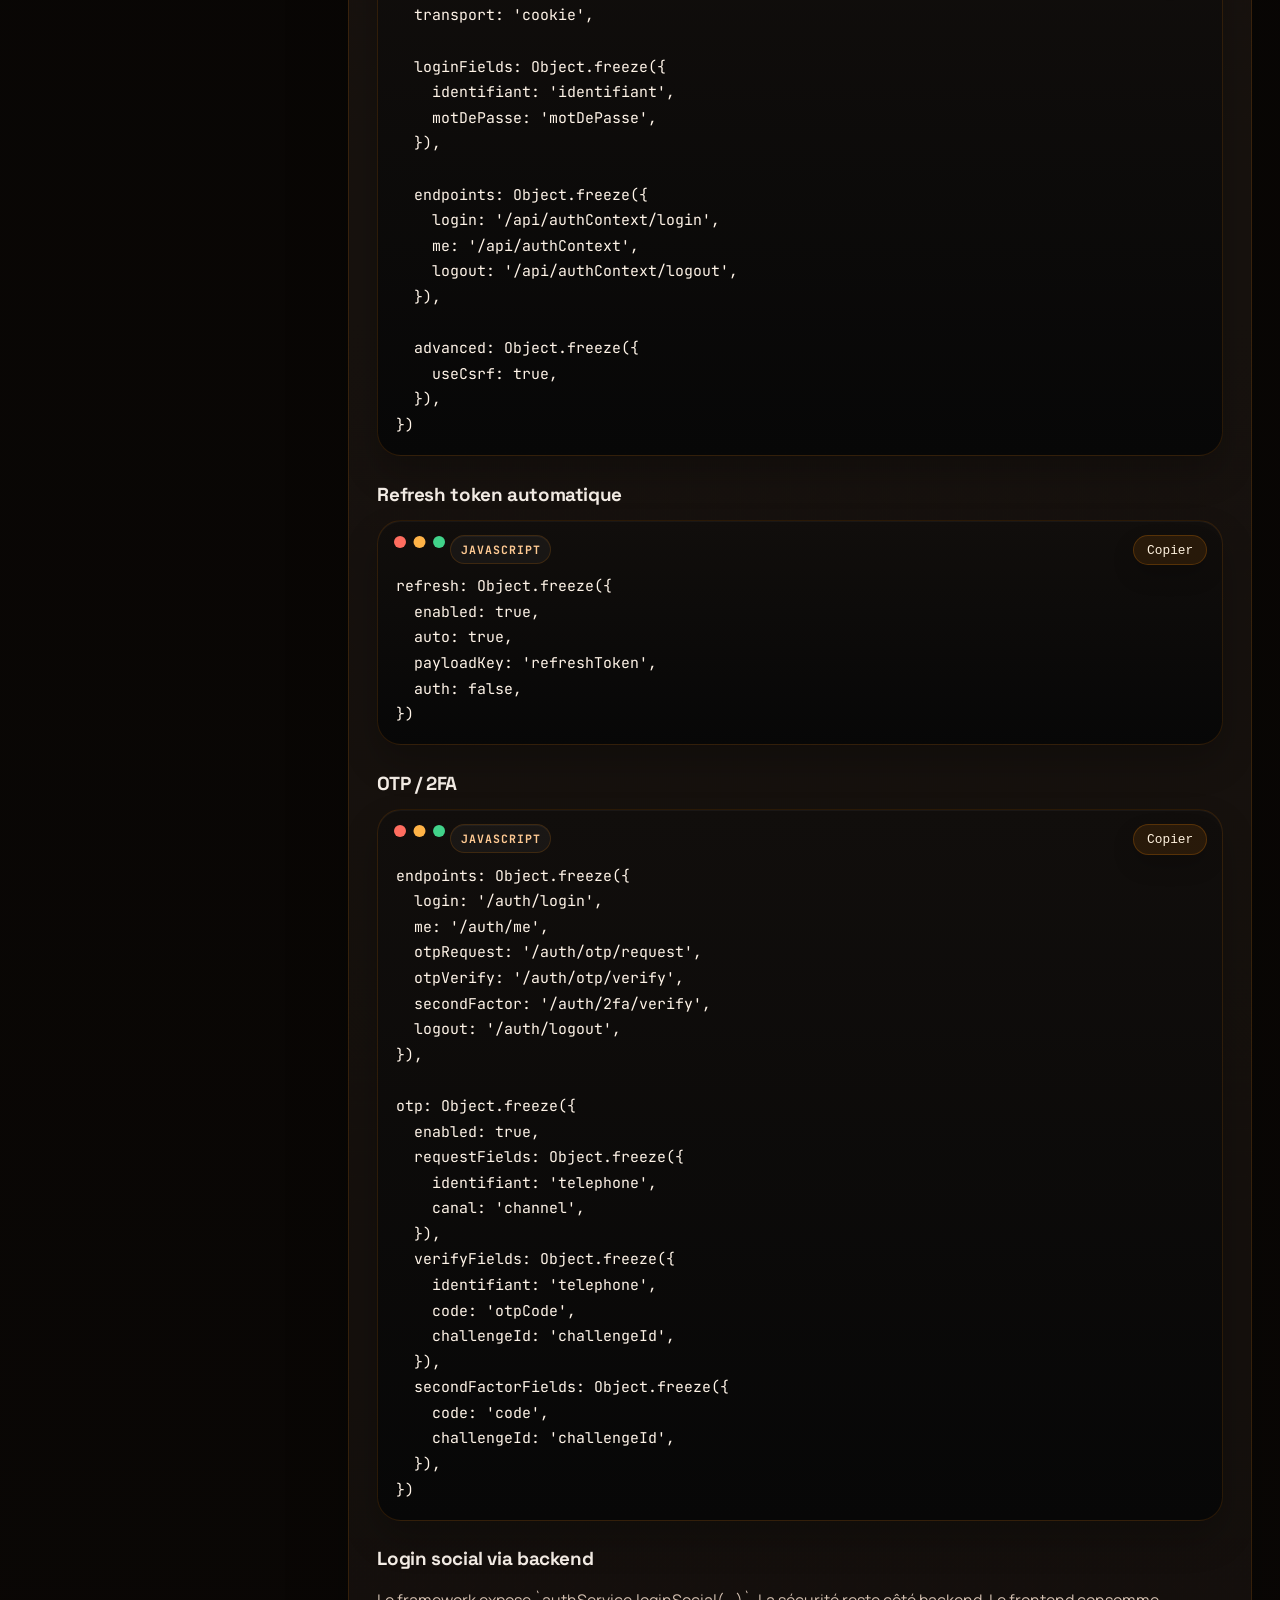
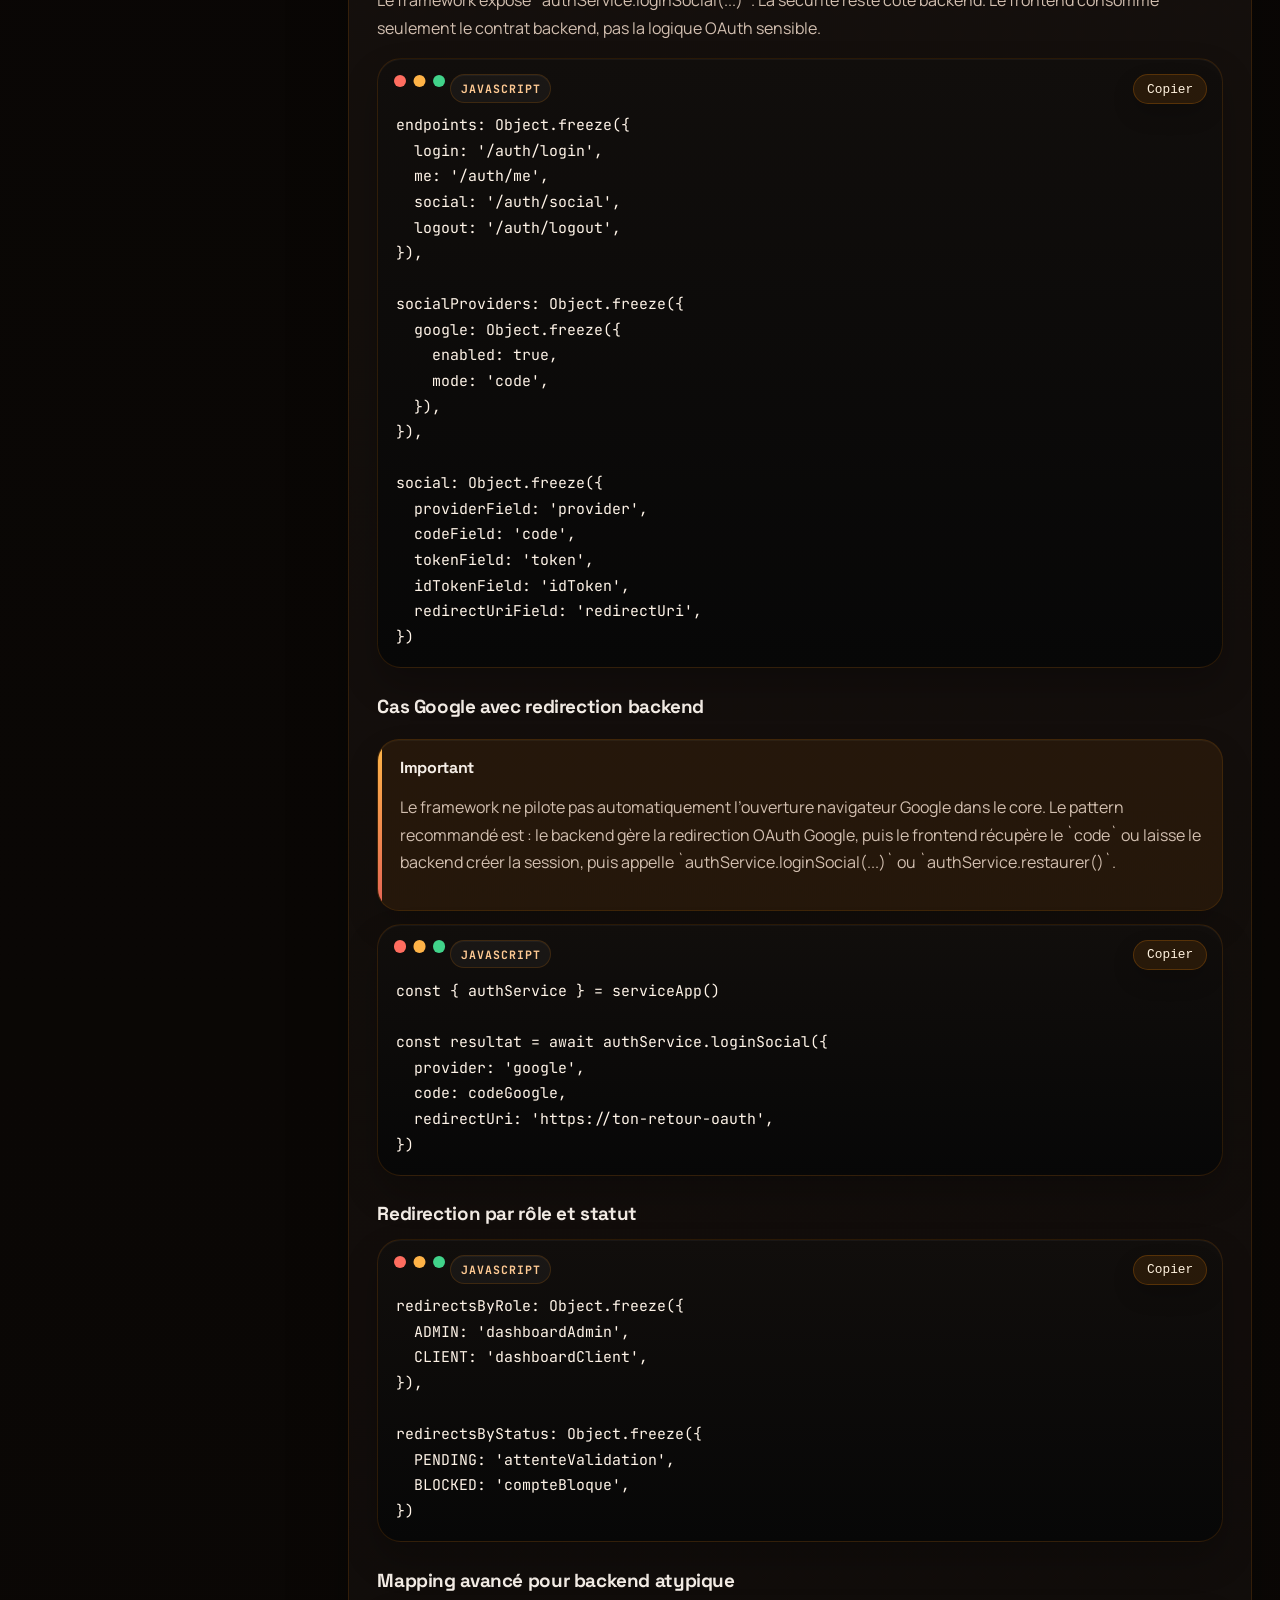
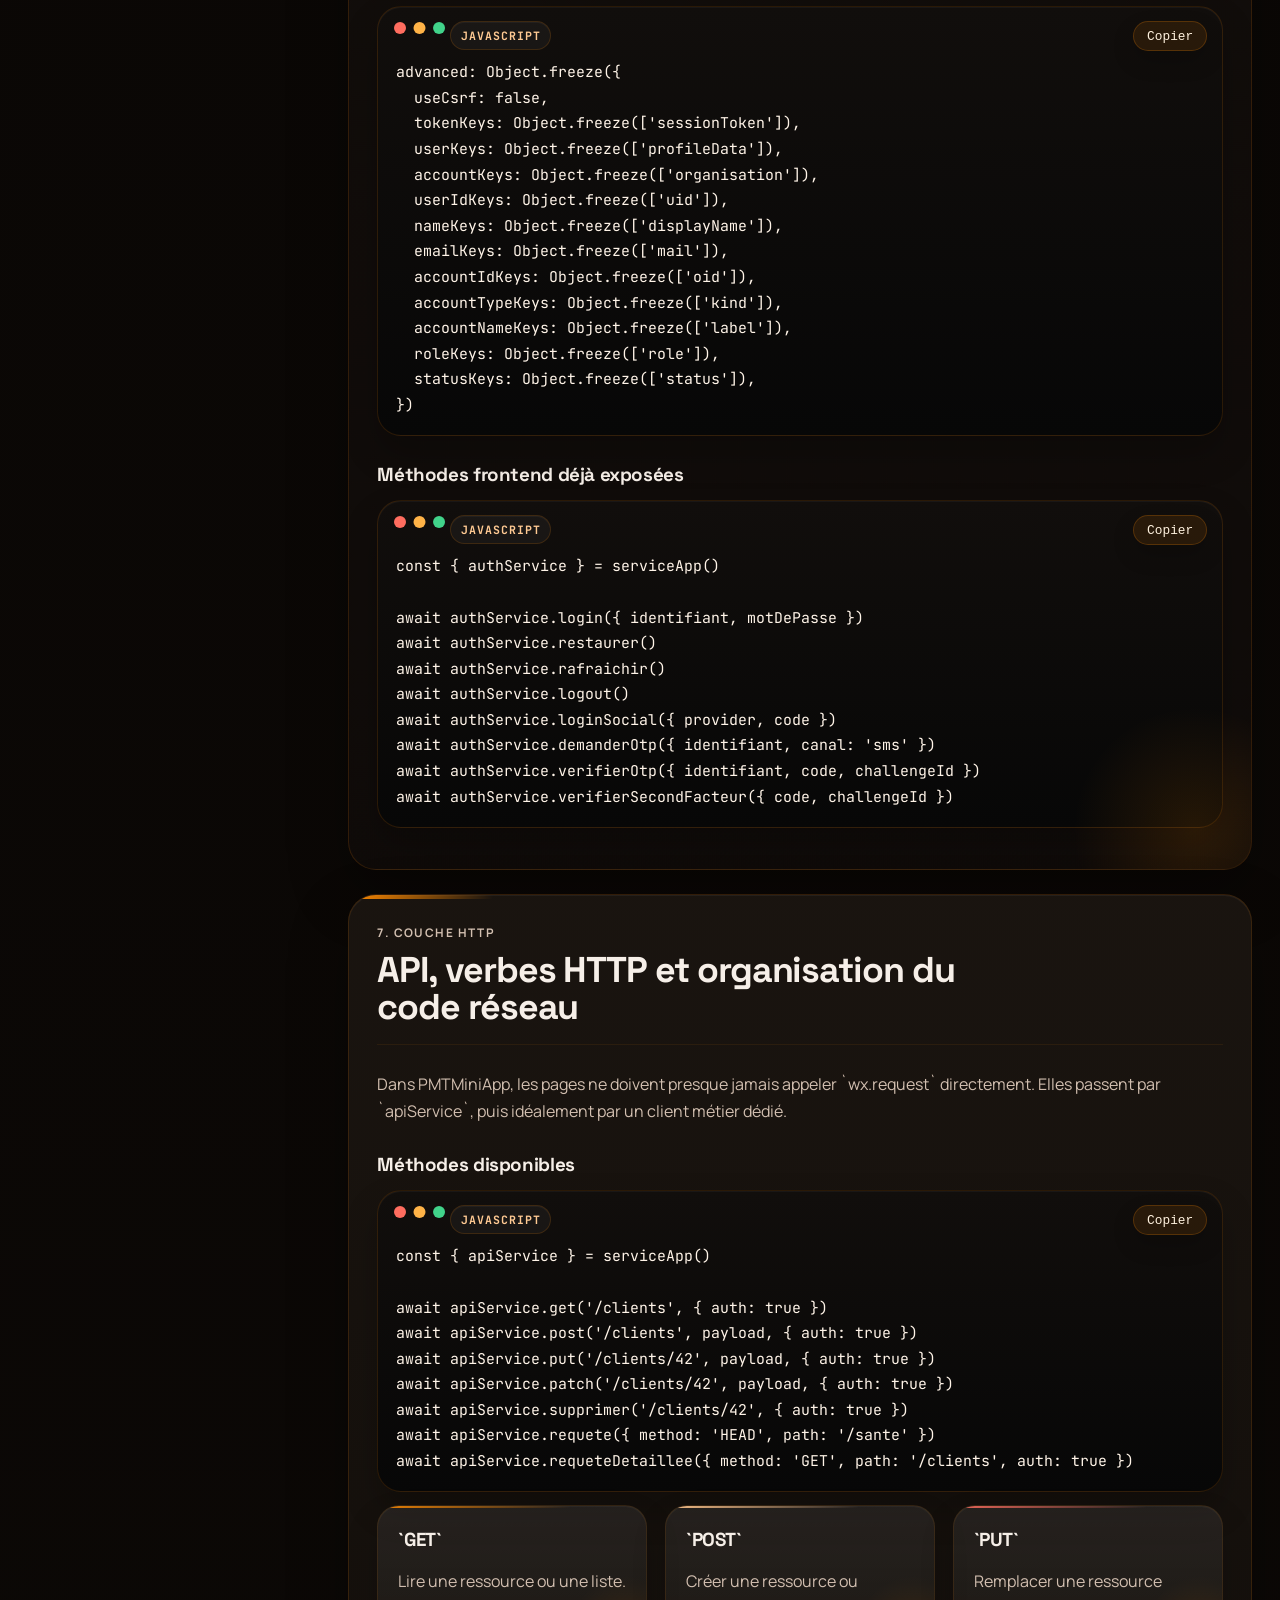
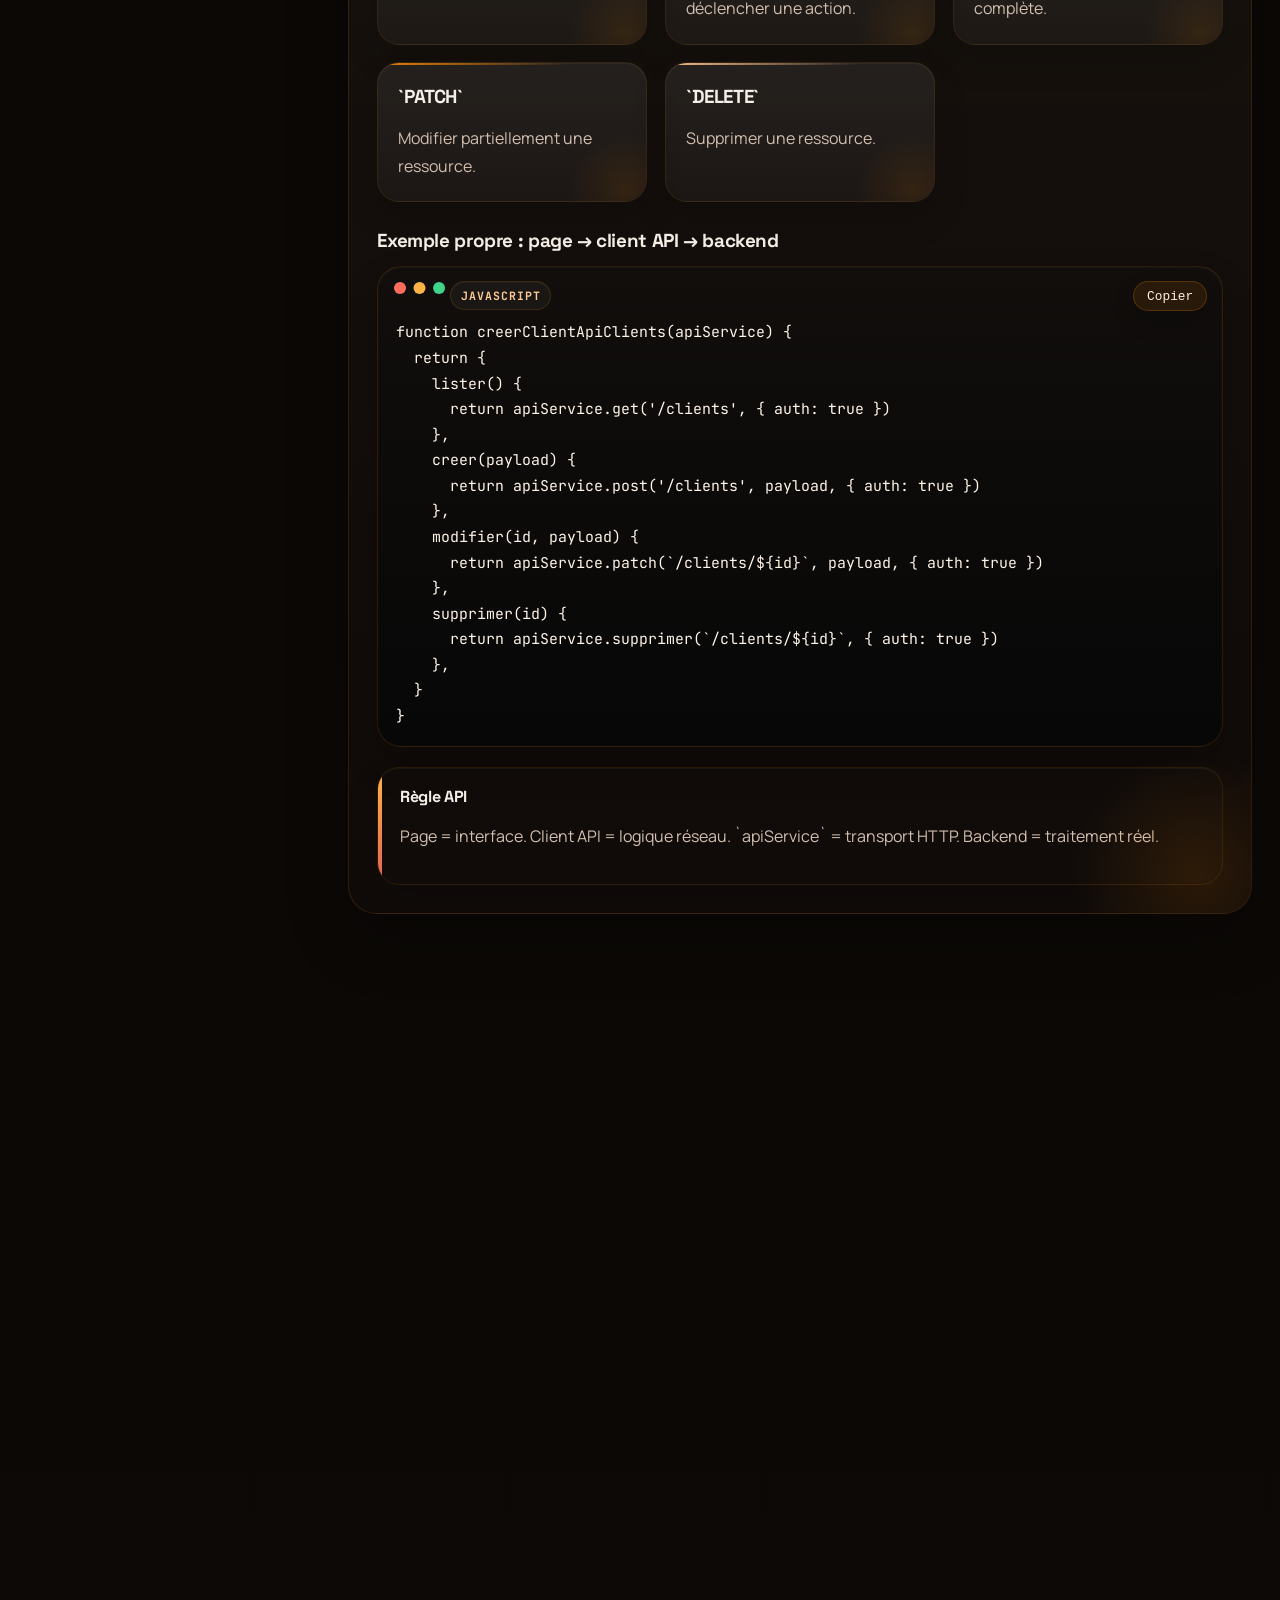
==== commit 538c9433: "Add Linux DevTools guide and contact profile" ====
--- a/index.html
+++ b/index.html
@@ -81,6 +81,7 @@
             <span class="hero__badge">État + lifecycle</span>
             <span class="hero__badge">Appareil natif</span>
             <span class="hero__badge">Validateurs</span>
+            <span class="hero__badge">Linux DevTools</span>
           </div>
 
           <div class="hero__stats" aria-label="Résumé express de la documentation">
@@ -174,7 +175,7 @@
         </div>
       </section>
 
-      <section id="demarrage" class="doc-section" data-search="installation démarrage create pmtminiapp npx npm create update">
+      <section id="demarrage" class="doc-section" data-search="installation démarrage create pmtminiapp npx npm create update linux devtools wechat tencent msojocs docker release pmtminiapp-dev-tools deb install">
         <div class="section-heading">
           <p class="section-kicker">2. Installation</p>
           <h2>Démarrage rapide</h2>
@@ -223,6 +224,84 @@
           <p>
             `routes.json` décrit la navigation. Il ne crée pas les fichiers physiques d’une page. Pour créer une vraie page, utilise
             `npm run create:page -- nomPage`.
+          </p>
+        </div>
+
+        <div id="linux-devtools" class="media-card">
+          <div class="media-card__copy">
+            <p class="section-kicker">Bonus Linux</p>
+            <h3>Installer WeChat DevTools sur Linux proprement</h3>
+            <p>
+              Si tu travailles sous Linux, le chemin le plus propre dans cet écosystème passe par ton dépôt compagnon
+              <code>PMTMiniApp-Dev-Tools</code>, qui encapsule l’installation Linux, ajoute une icône, un lanceur menu, un raccourci bureau
+              et simplifie l’usage d’une build Linux stable de WeChat DevTools.
+            </p>
+          </div>
+          <img
+            class="media-card__image"
+            src="./assets/devtools/linux-devtools.png"
+            alt="Illustration PMTMiniApp Dev Tools pour Linux"
+          >
+        </div>
+
+        <div class="doc-columns">
+          <div>
+            <h3>Ce qu’il faut savoir avant de commencer</h3>
+            <ul>
+              <li>le dépôt `PMTMiniApp-Dev-Tools` fournit un paquet prêt à installer : `dist/pmtminiapp-dev-tools_2.01.2510290-2_amd64.deb`</li>
+              <li>le script Linux télécharge la build stable `io.github.msojocs.wechat-devtools-linux_2.01.2510290-1_amd64.deb` puis l’installe dans un espace utilisateur propre</li>
+              <li>après installation, l’application apparaît dans le menu sous `PMTMiniApp Dev Tools` et un raccourci bureau est créé</li>
+              <li>si Ubuntu affiche un `X` rouge sur le raccourci, il faut faire `clic droit > Autoriser le lancement`</li>
+            </ul>
+          </div>
+
+          <div>
+            <h3>Méthode la plus simple : installer le `.deb`</h3>
+            <ol>
+              <li>ouvre les `Releases` du dépôt `PMTMiniApp-Dev-Tools`</li>
+              <li>télécharge `pmtminiapp-dev-tools_2.01.2510290-2_amd64.deb`</li>
+              <li>double-clique sur le fichier puis clique sur `Installer`</li>
+              <li>si le double-clic ne marche pas, utilise la commande `apt` ci-dessous</li>
+            </ol>
+
+            <pre><code class="language-bash">sudo apt install ./pmtminiapp-dev-tools_2.01.2510290-2_amd64.deb</code></pre>
+          </div>
+        </div>
+
+        <h3>Installation depuis les scripts du dépôt</h3>
+        <p>
+          Si tu préfères installer depuis le dépôt lui-même, le script prévu pour Linux fait déjà le téléchargement, l’extraction et la création des lanceurs.
+        </p>
+        <pre><code class="language-bash">git clone https://github.com/MalickDevWeb/PMTMiniApp-Dev-Tools.git
+cd PMTMiniApp-Dev-Tools
+chmod +x scripts/install-linux.sh
+./scripts/install-linux.sh</code></pre>
+
+        <h3>Ce que le script installe exactement</h3>
+        <pre><code class="language-text">~/Applications/run-pmtminiapp-dev-tools.sh
+~/.local/share/applications/pmtminiapp-dev-tools.desktop
+~/Bureau/PMTMiniApp Dev Tools.desktop
+~/Desktop/PMTMiniApp Dev Tools.desktop
+~/.local/share/icons/hicolor/512x512/apps/pmtminiapp-dev-tools.png
+~/.local/share/wechat-devtools-stable-clean/</code></pre>
+
+        <h3>Si tu veux fabriquer ton propre installateur Linux</h3>
+        <p>
+          Le dépôt contient aussi un script de build Debian pour produire un vrai paquet `.deb` publiable dans GitHub Releases.
+        </p>
+        <pre><code class="language-bash">git clone https://github.com/MalickDevWeb/PMTMiniApp-Dev-Tools.git
+cd PMTMiniApp-Dev-Tools
+chmod +x scripts/build-deb.sh
+./scripts/build-deb.sh</code></pre>
+
+        <p>Le paquet généré sortira dans :</p>
+        <pre><code class="language-text">dist/pmtminiapp-dev-tools_2.01.2510290-2_amd64.deb</code></pre>
+
+        <div class="callout callout--info">
+          <strong>Bon réflexe Linux</strong>
+          <p>
+            Ton dépôt `PMTMiniApp-Dev-Tools` est la meilleure porte d’entrée pour un utilisateur Linux final. Il masque la complexité du port Linux,
+            garde une installation reproductible et rend l’outil lançable depuis le menu système sans bricolage manuel à chaque machine.
           </p>
         </div>
       </section>
--- a/assets/site.css
+++ b/assets/site.css
@@ -899,6 +899,60 @@
   font-size: 0.92rem;
 }
 
+.doc-section a {
+  color: #ffd6a7;
+  text-decoration: none;
+  border-bottom: 1px solid rgba(255, 183, 71, 0.26);
+}
+
+.doc-section a:hover {
+  color: #fff0dc;
+  border-color: rgba(255, 214, 167, 0.52);
+}
+
+.media-card {
+  display: grid;
+  grid-template-columns: minmax(0, 1.15fr) minmax(260px, 0.85fr);
+  gap: 1.15rem;
+  align-items: stretch;
+  margin-top: 1.35rem;
+  margin-bottom: 1.35rem;
+  padding: 1.25rem;
+  border-radius: 24px;
+  border: 1px solid rgba(255, 138, 0, 0.12);
+  background:
+    linear-gradient(180deg, rgba(255, 255, 255, 0.05), rgba(255, 255, 255, 0.02)),
+    rgba(255, 255, 255, 0.015);
+  box-shadow:
+    0 18px 36px rgba(0, 0, 0, 0.18),
+    inset 0 1px 0 rgba(255, 255, 255, 0.04);
+}
+
+.media-card__copy {
+  display: flex;
+  flex-direction: column;
+  justify-content: center;
+  gap: 0.7rem;
+}
+
+.media-card__copy h3,
+.media-card__copy p {
+  margin: 0;
+}
+
+.media-card__image {
+  width: 100%;
+  min-height: 250px;
+  height: 100%;
+  object-fit: cover;
+  border-radius: 22px;
+  border: 1px solid rgba(255, 138, 0, 0.14);
+  background: rgba(255, 255, 255, 0.03);
+  box-shadow:
+    0 18px 34px rgba(0, 0, 0, 0.18),
+    inset 0 1px 0 rgba(255, 255, 255, 0.04);
+}
+
 .button {
   letter-spacing: -0.01em;
 }
@@ -1334,6 +1388,10 @@
     grid-template-columns: repeat(2, minmax(0, 1fr));
   }
 
+  .media-card {
+    grid-template-columns: 1fr;
+  }
+
   .doc-columns,
   .footer {
     grid-template-columns: 1fr;
@@ -1360,6 +1418,7 @@
   }
 
   .stat-card,
+  .media-card,
   .doc-columns > div,
   .card,
   .mini-card,
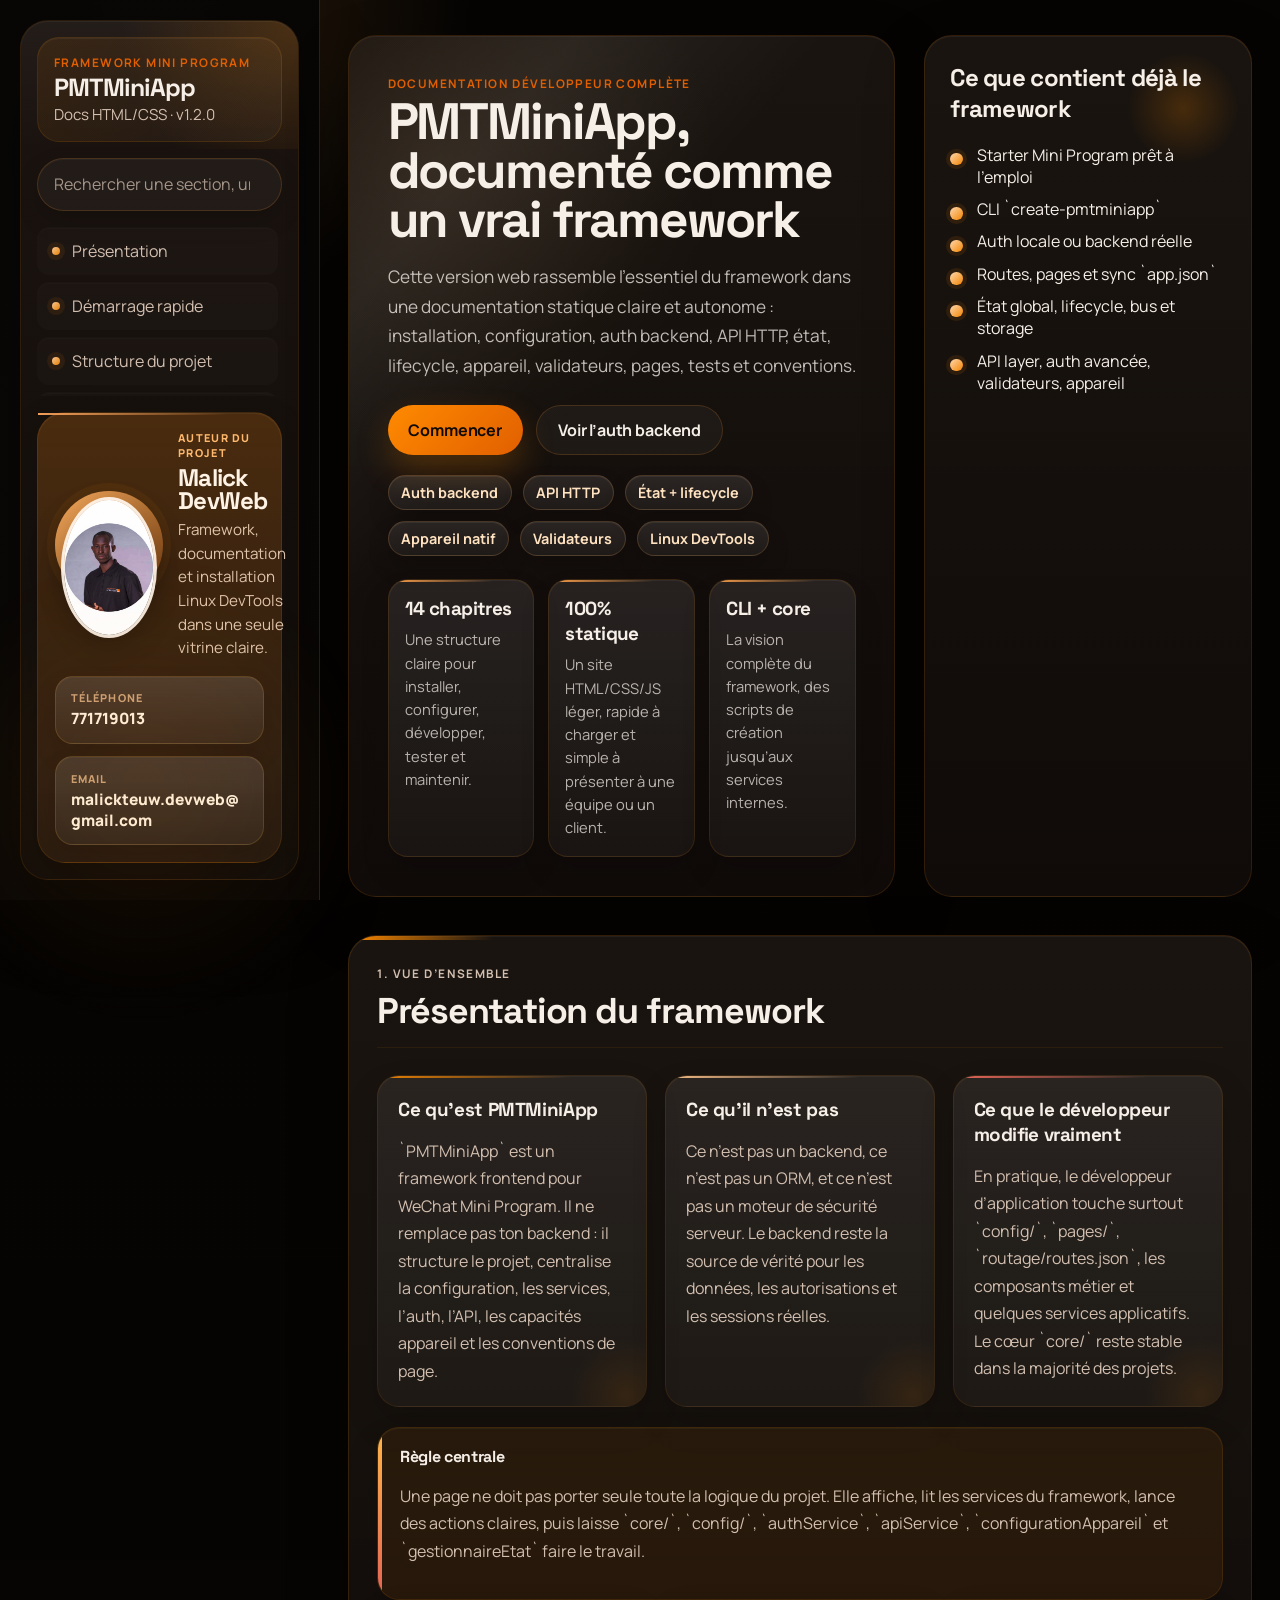
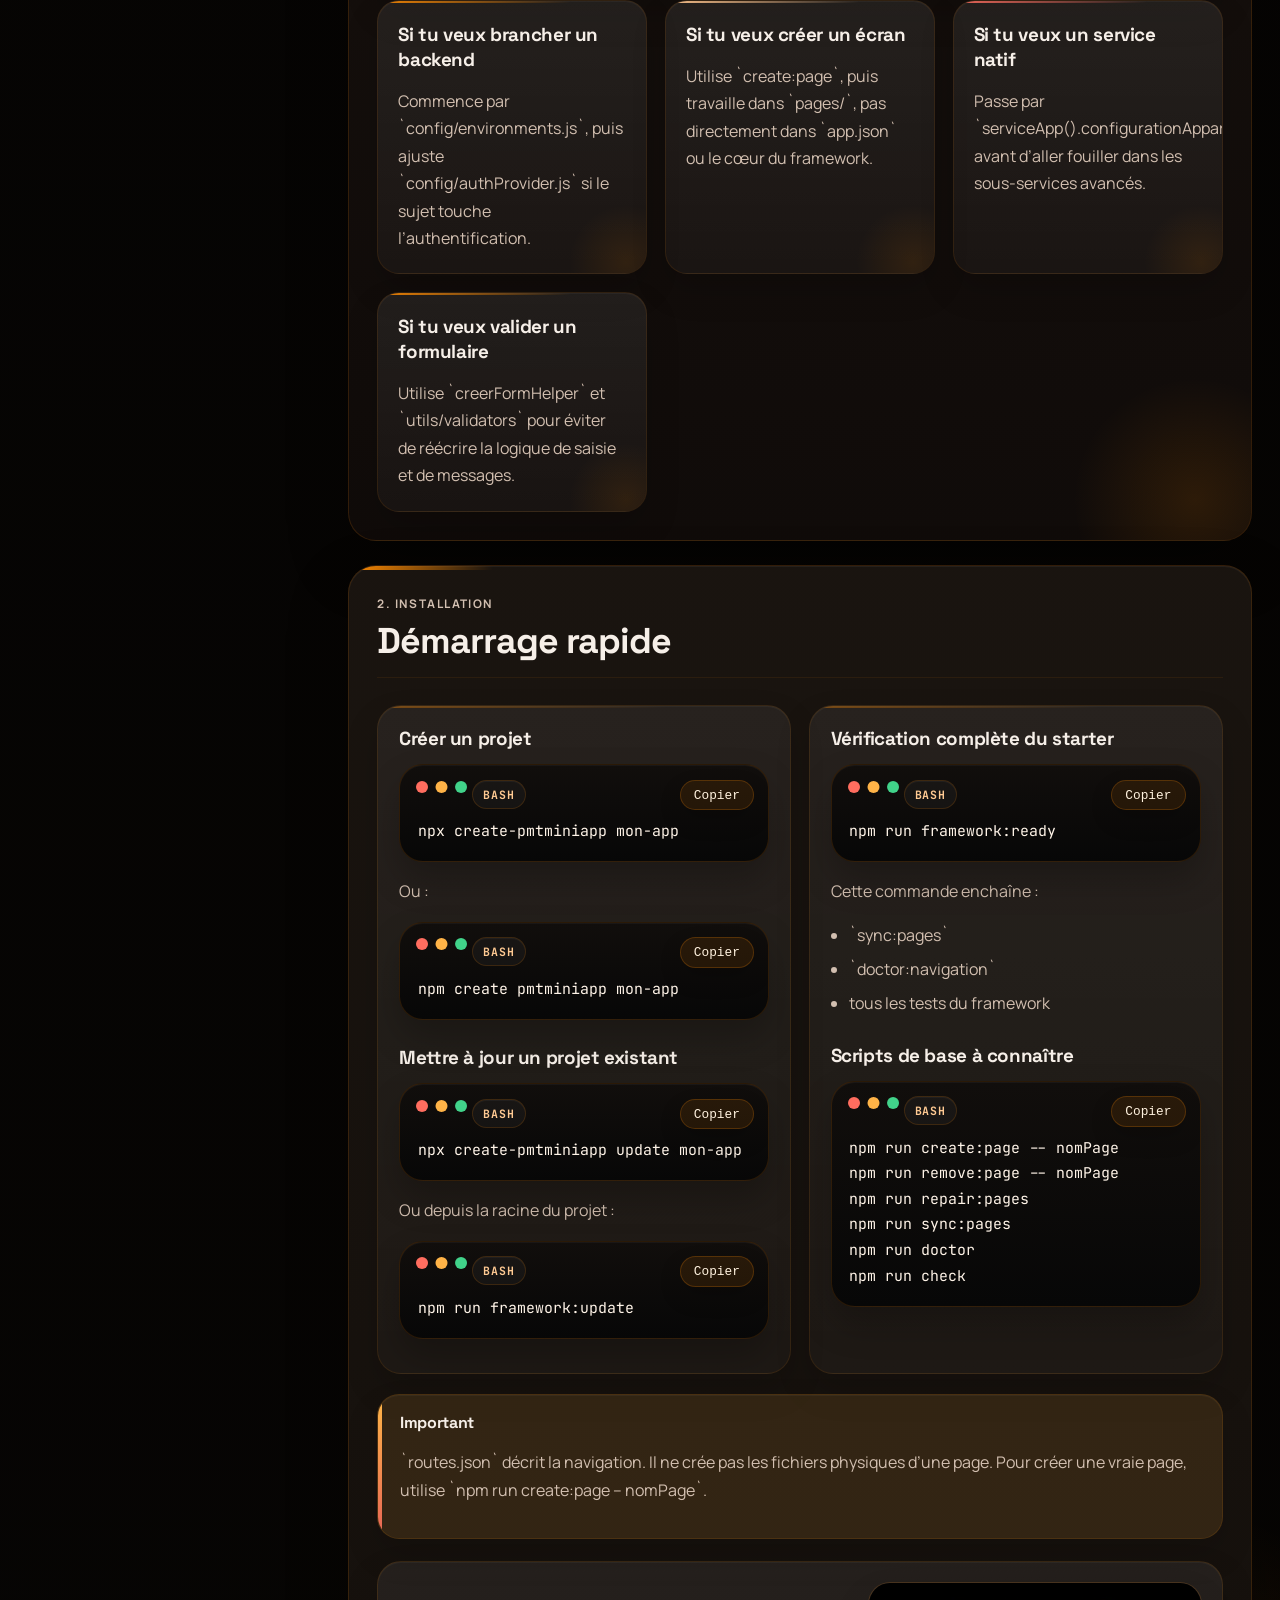
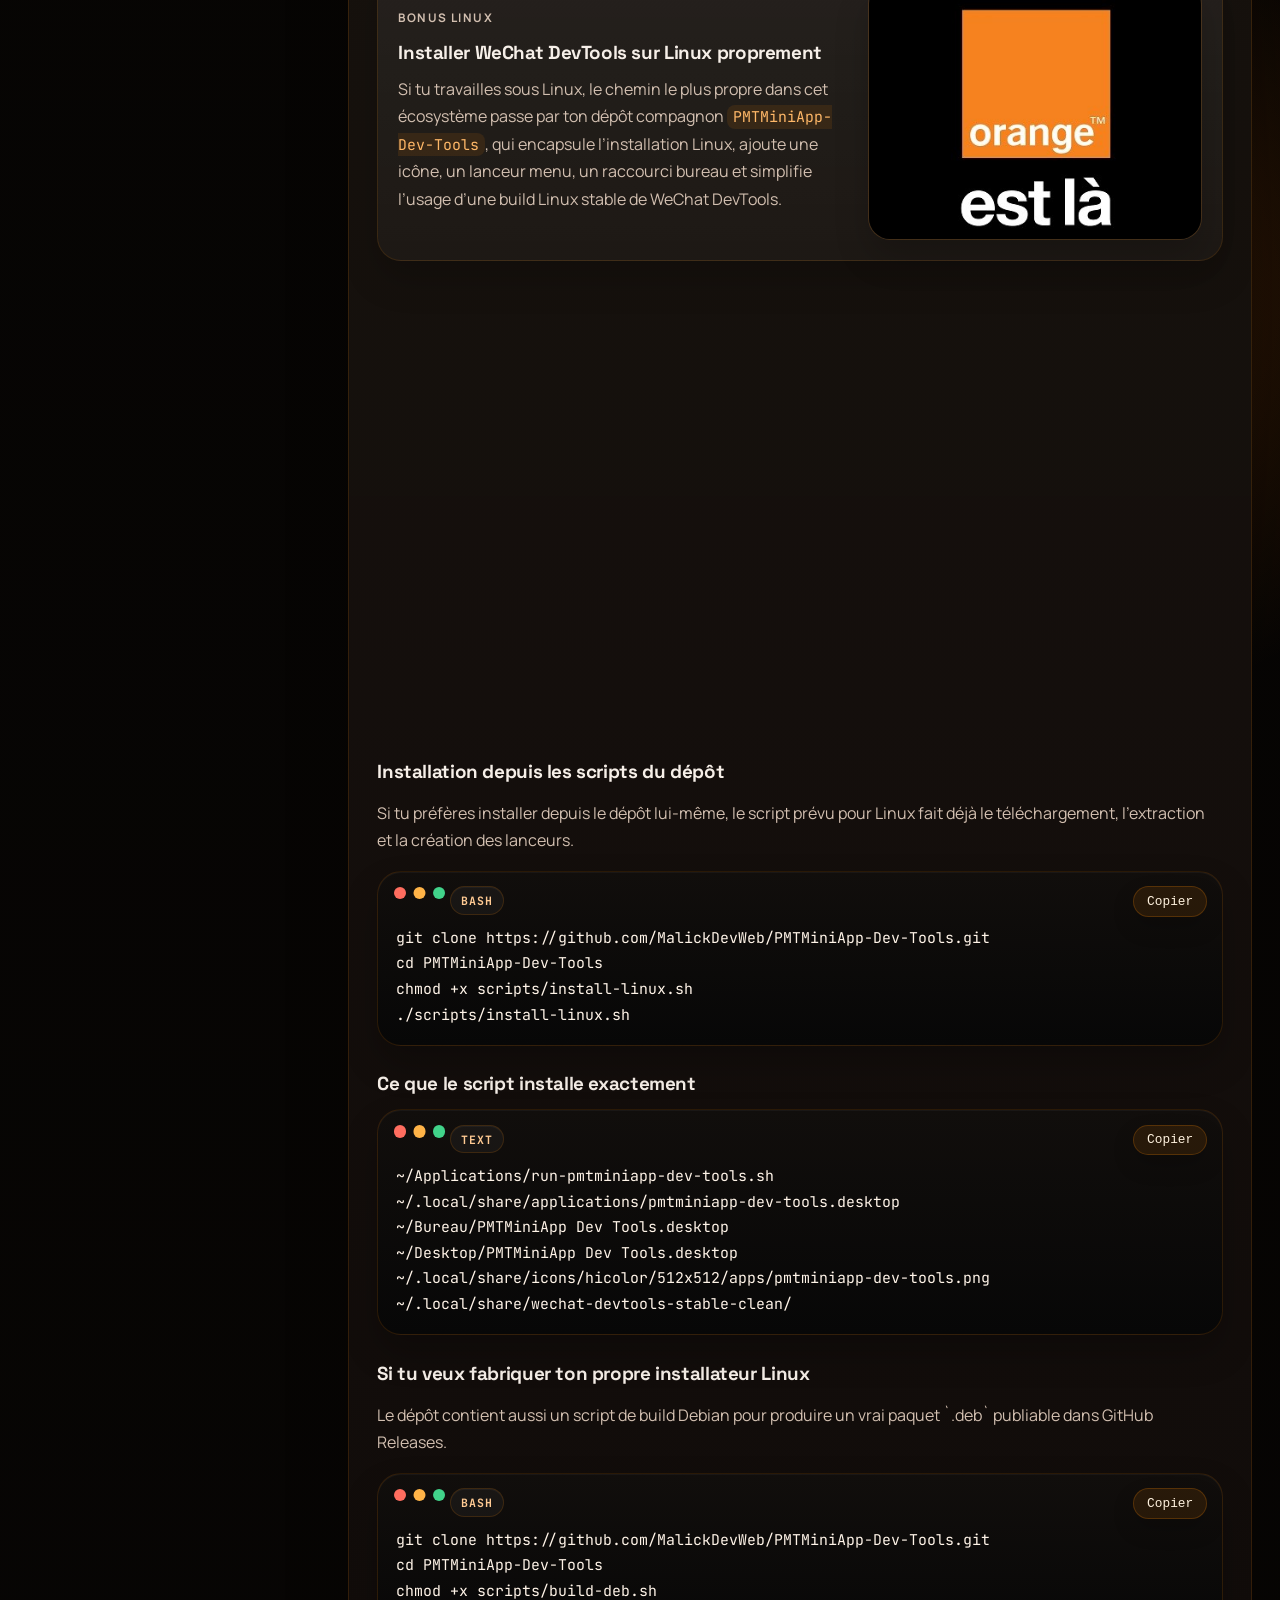
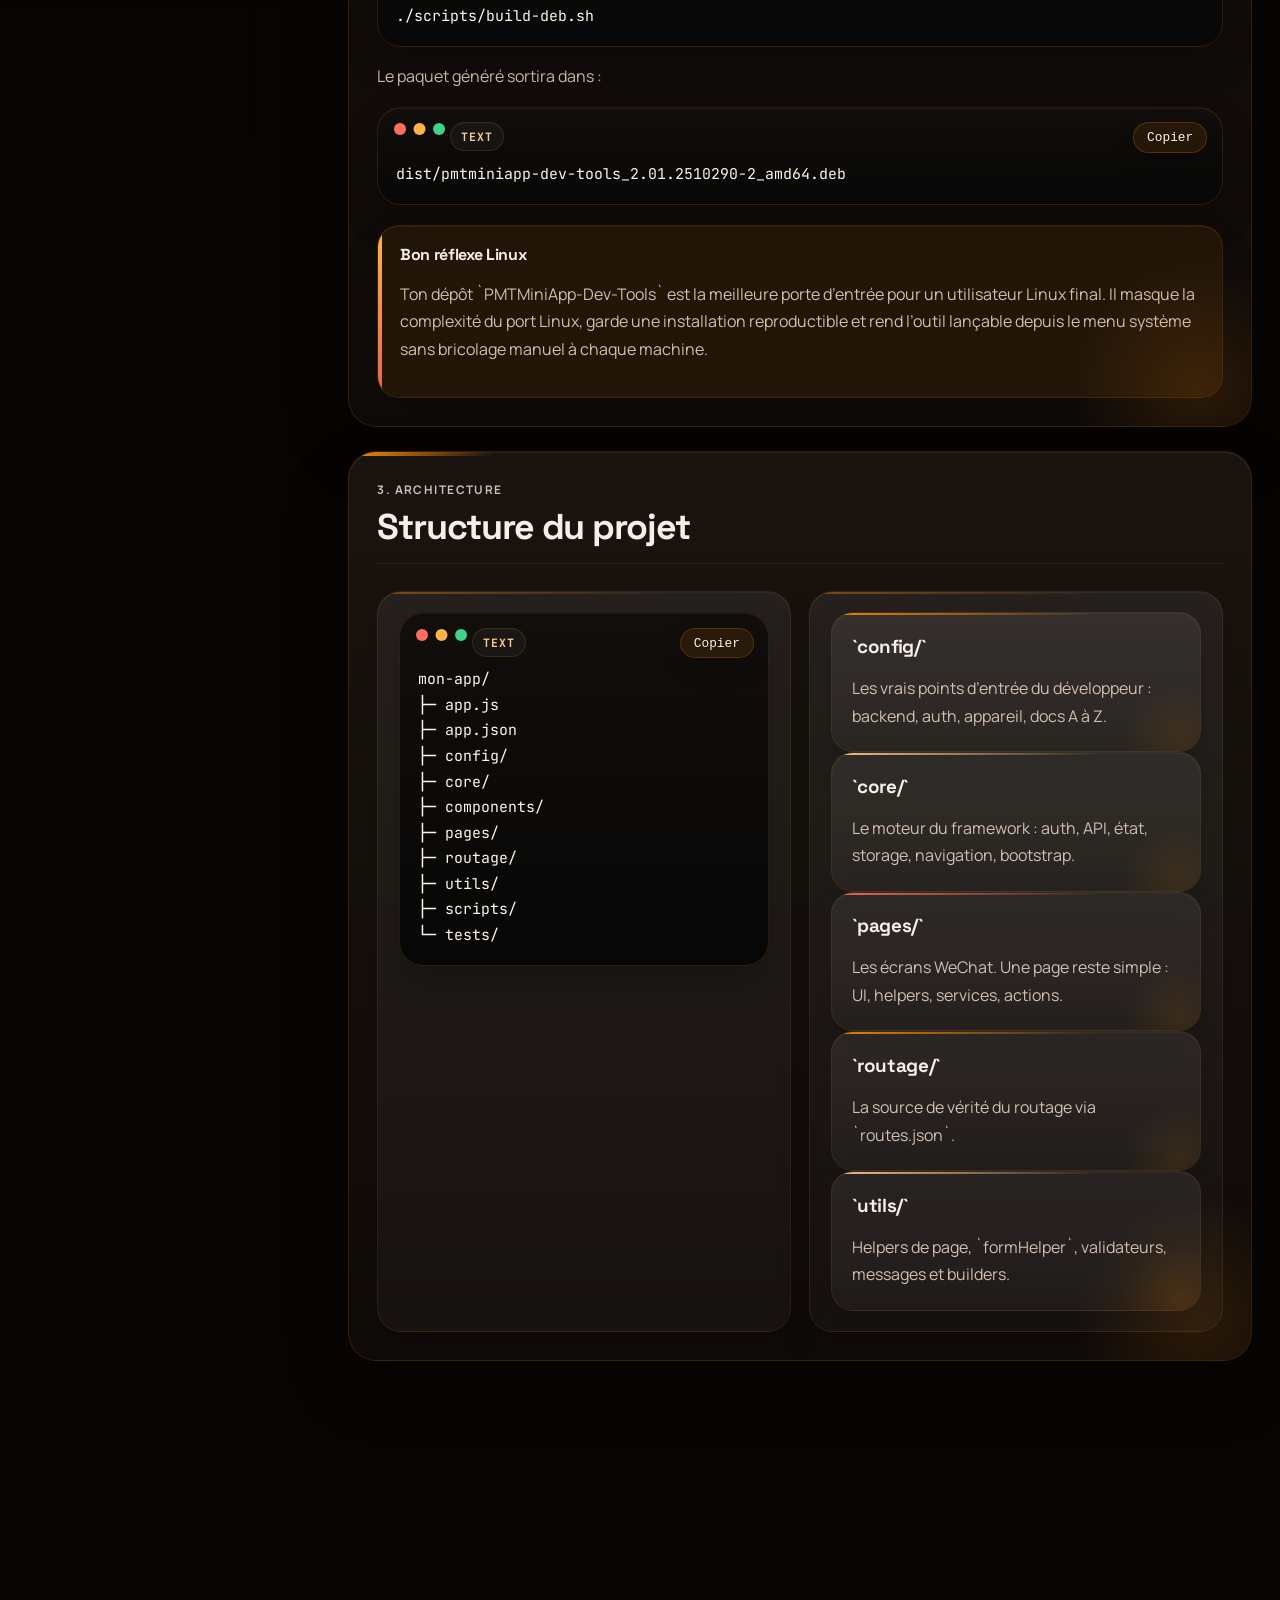
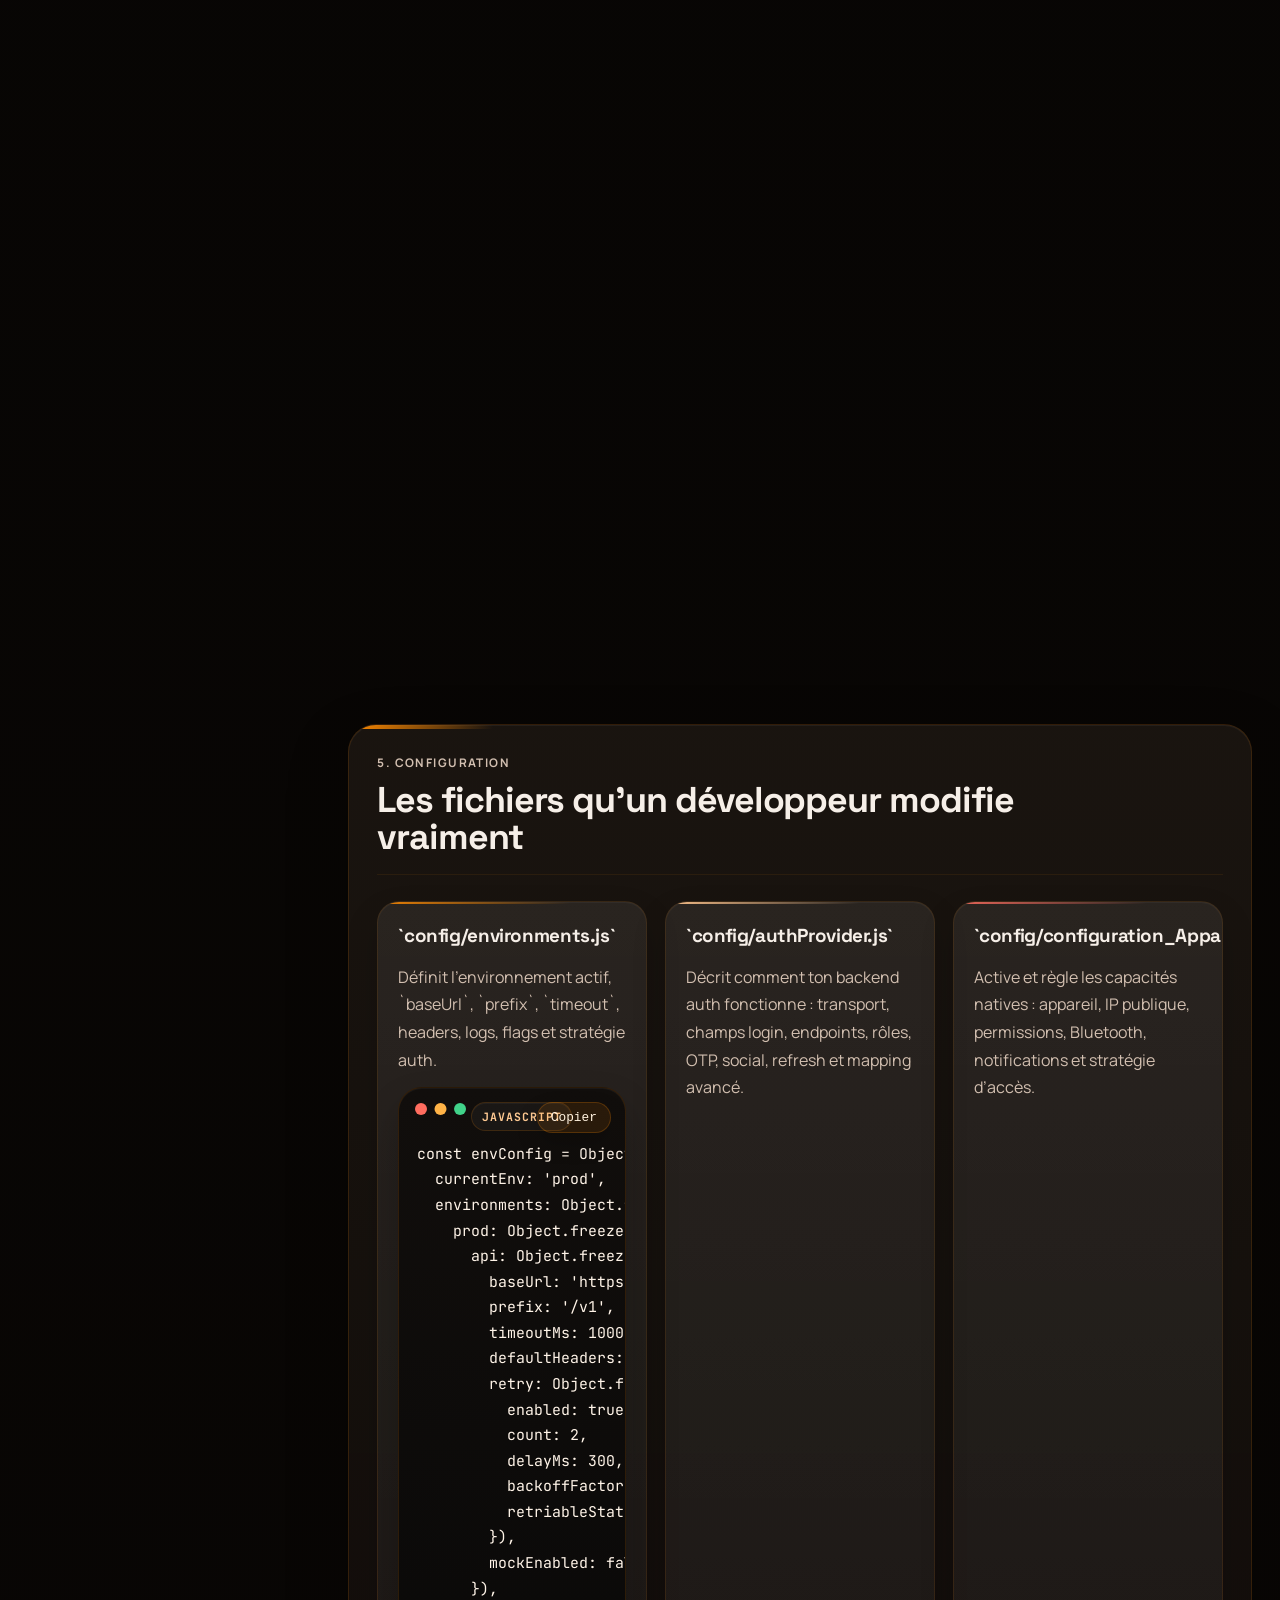
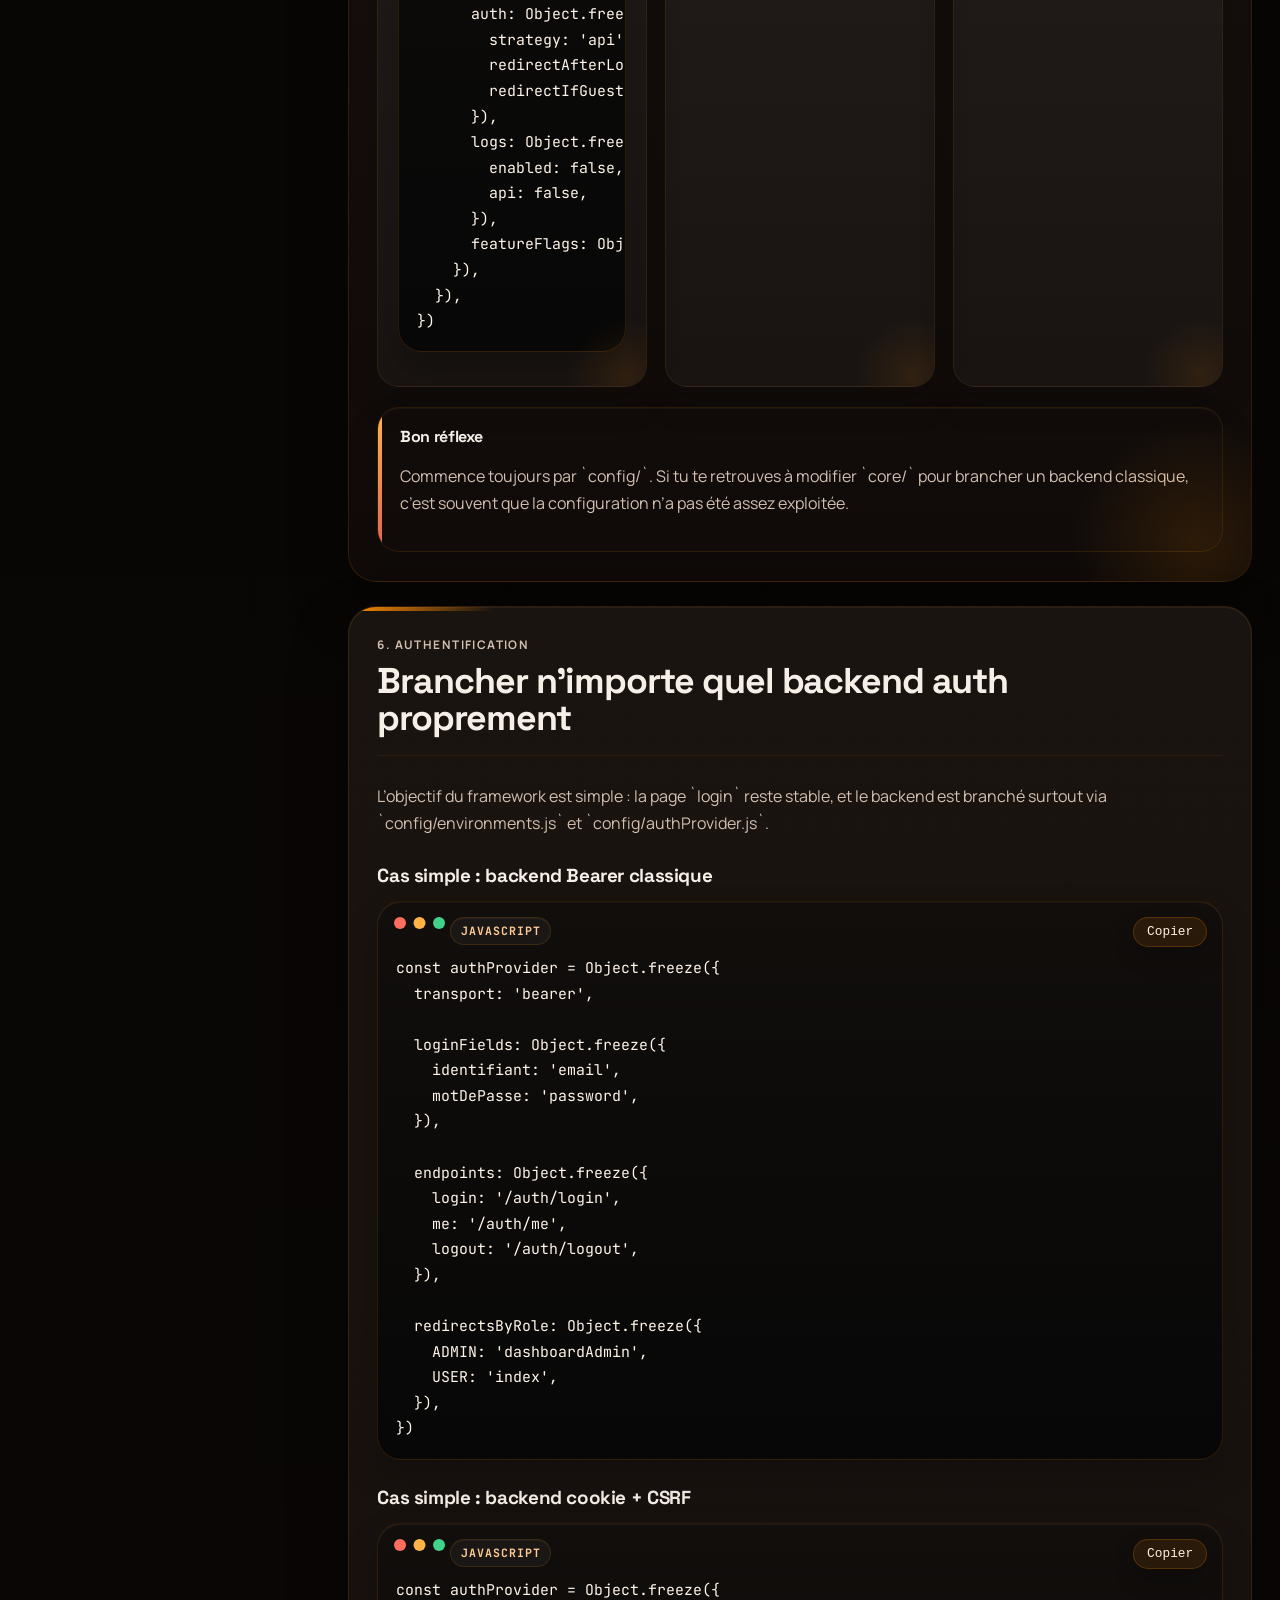
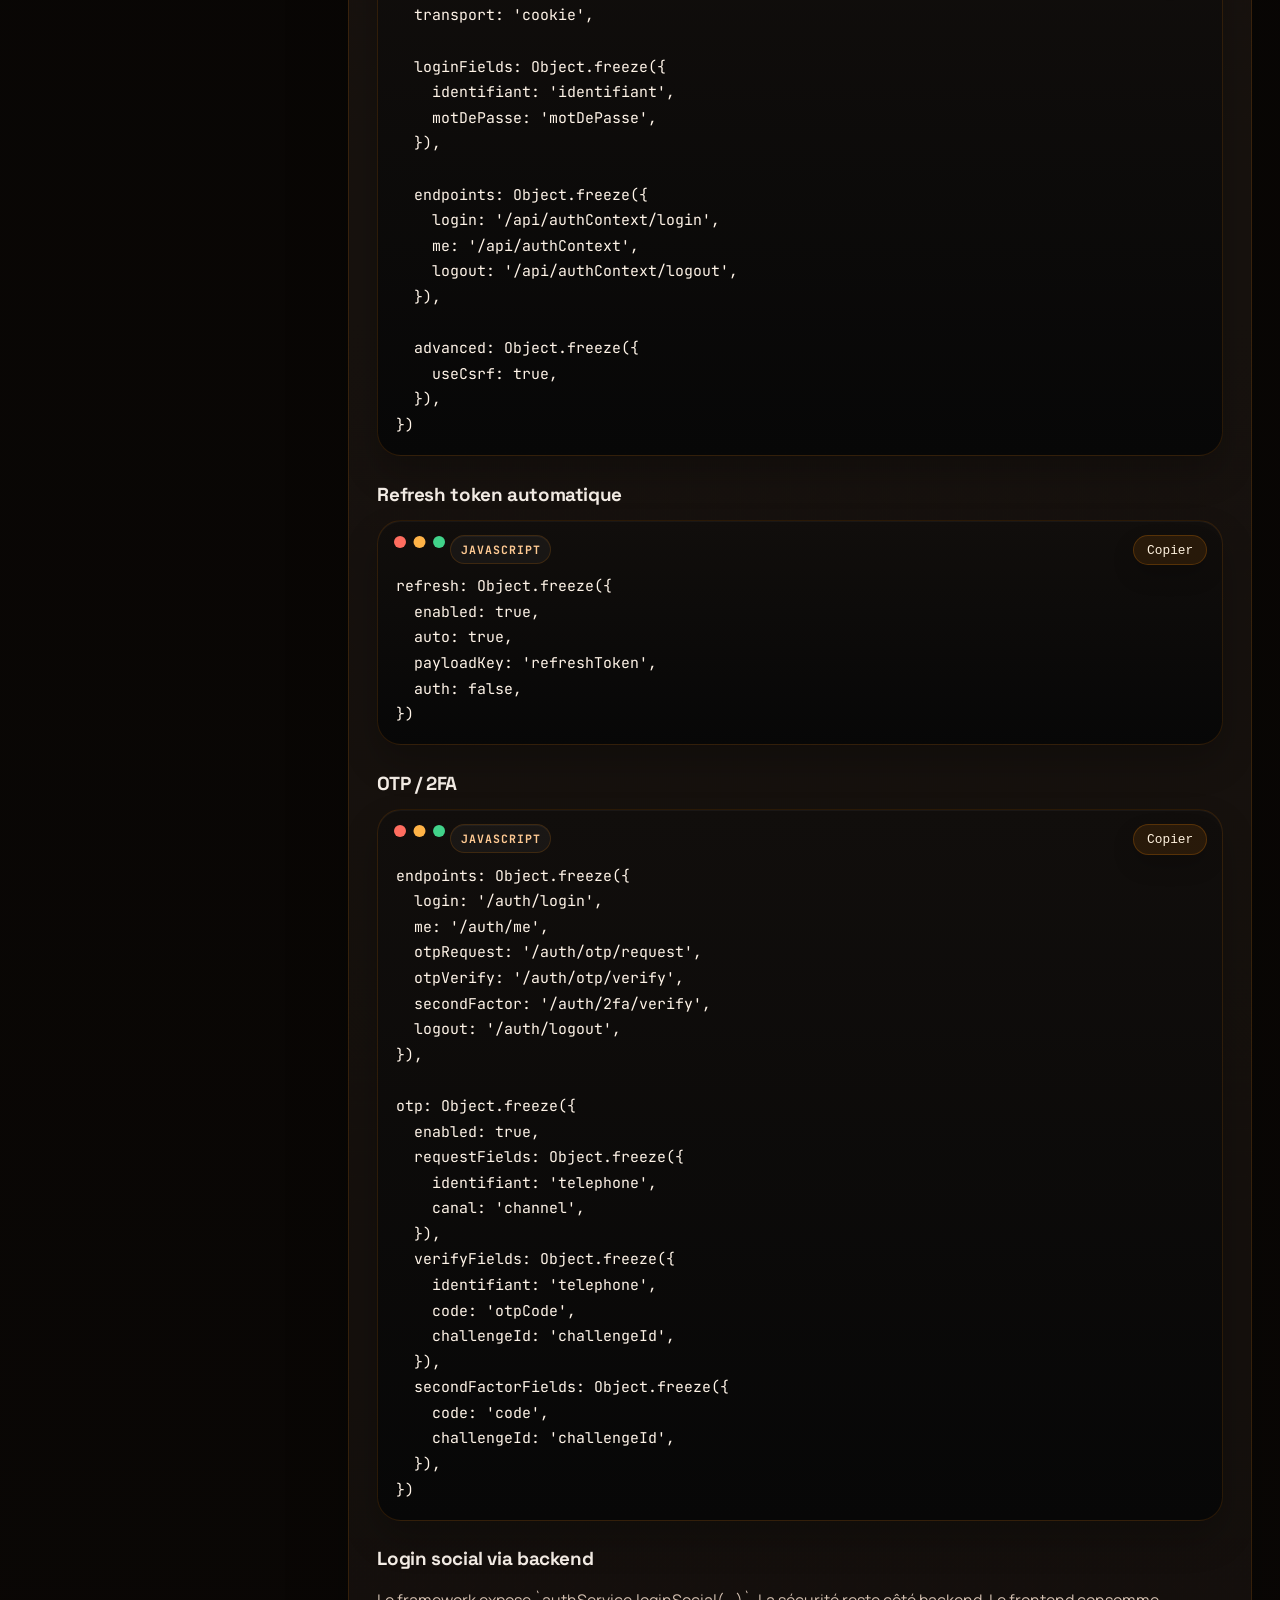
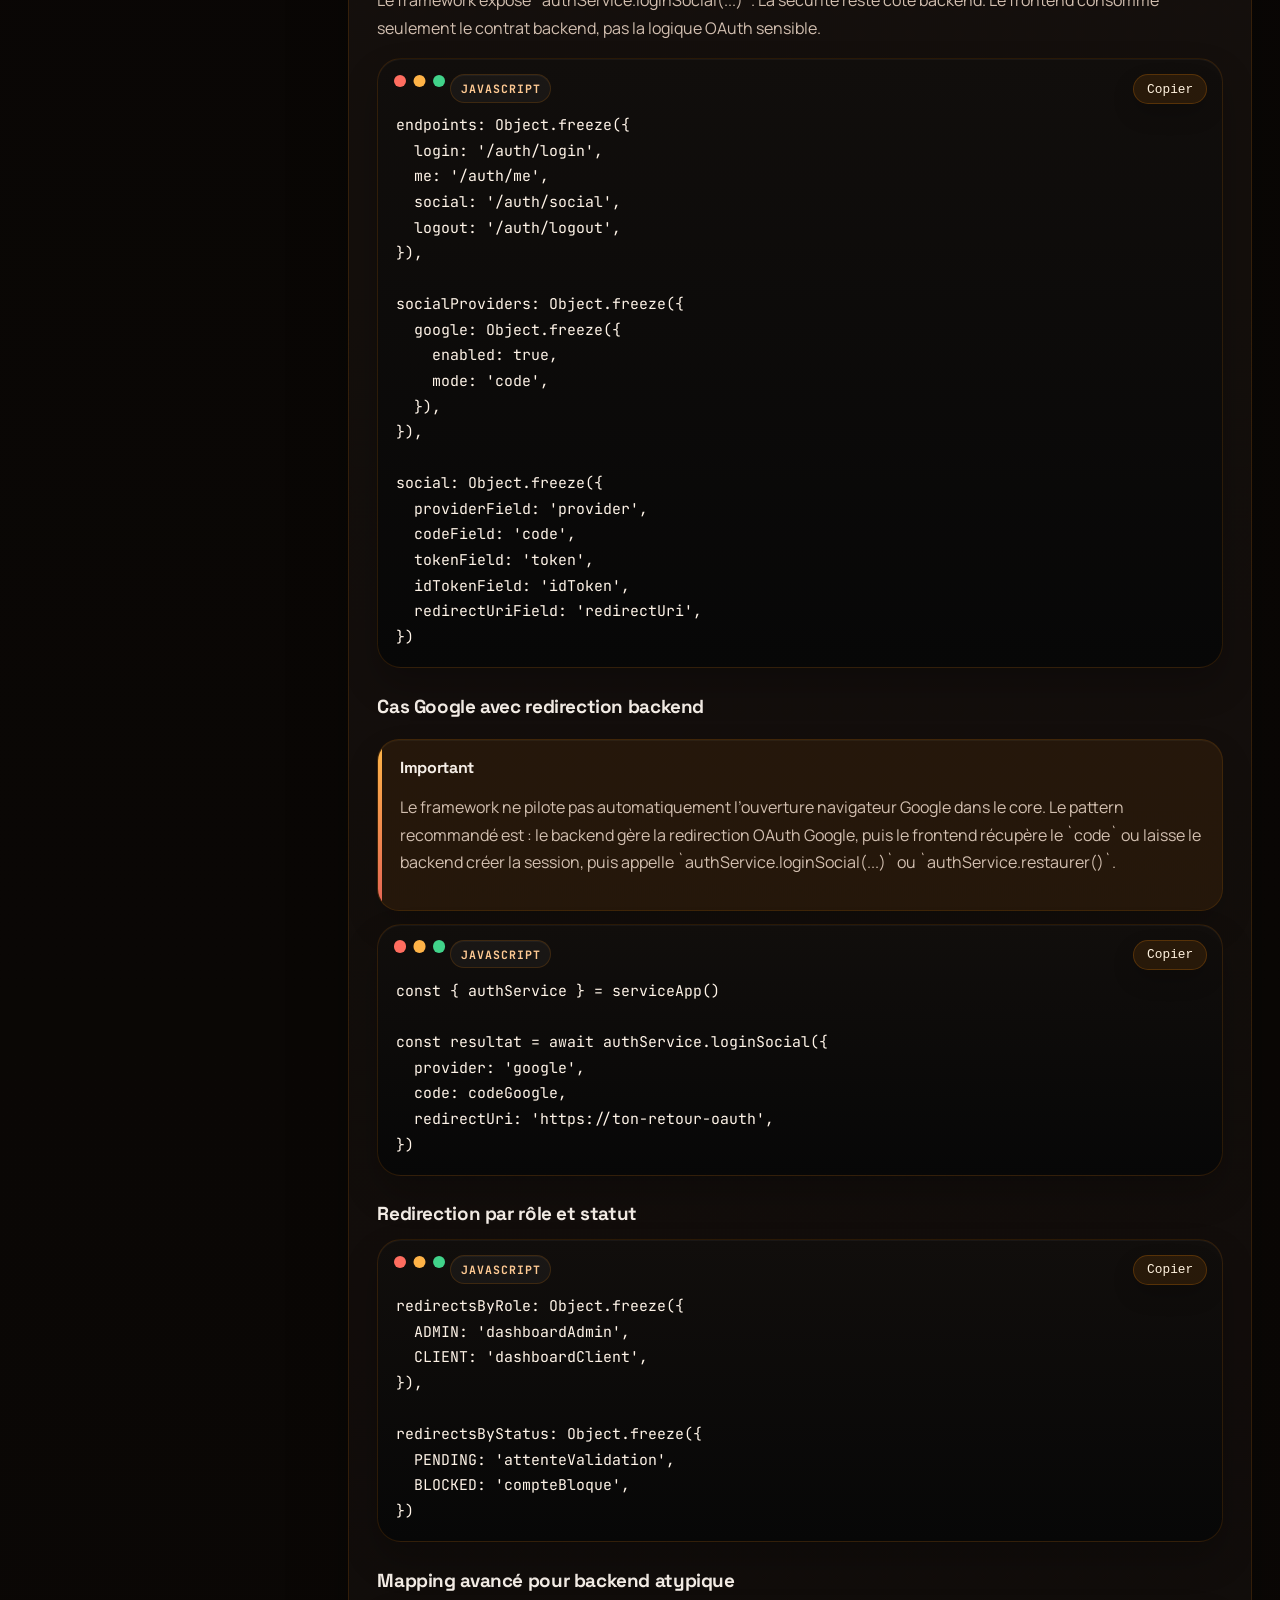
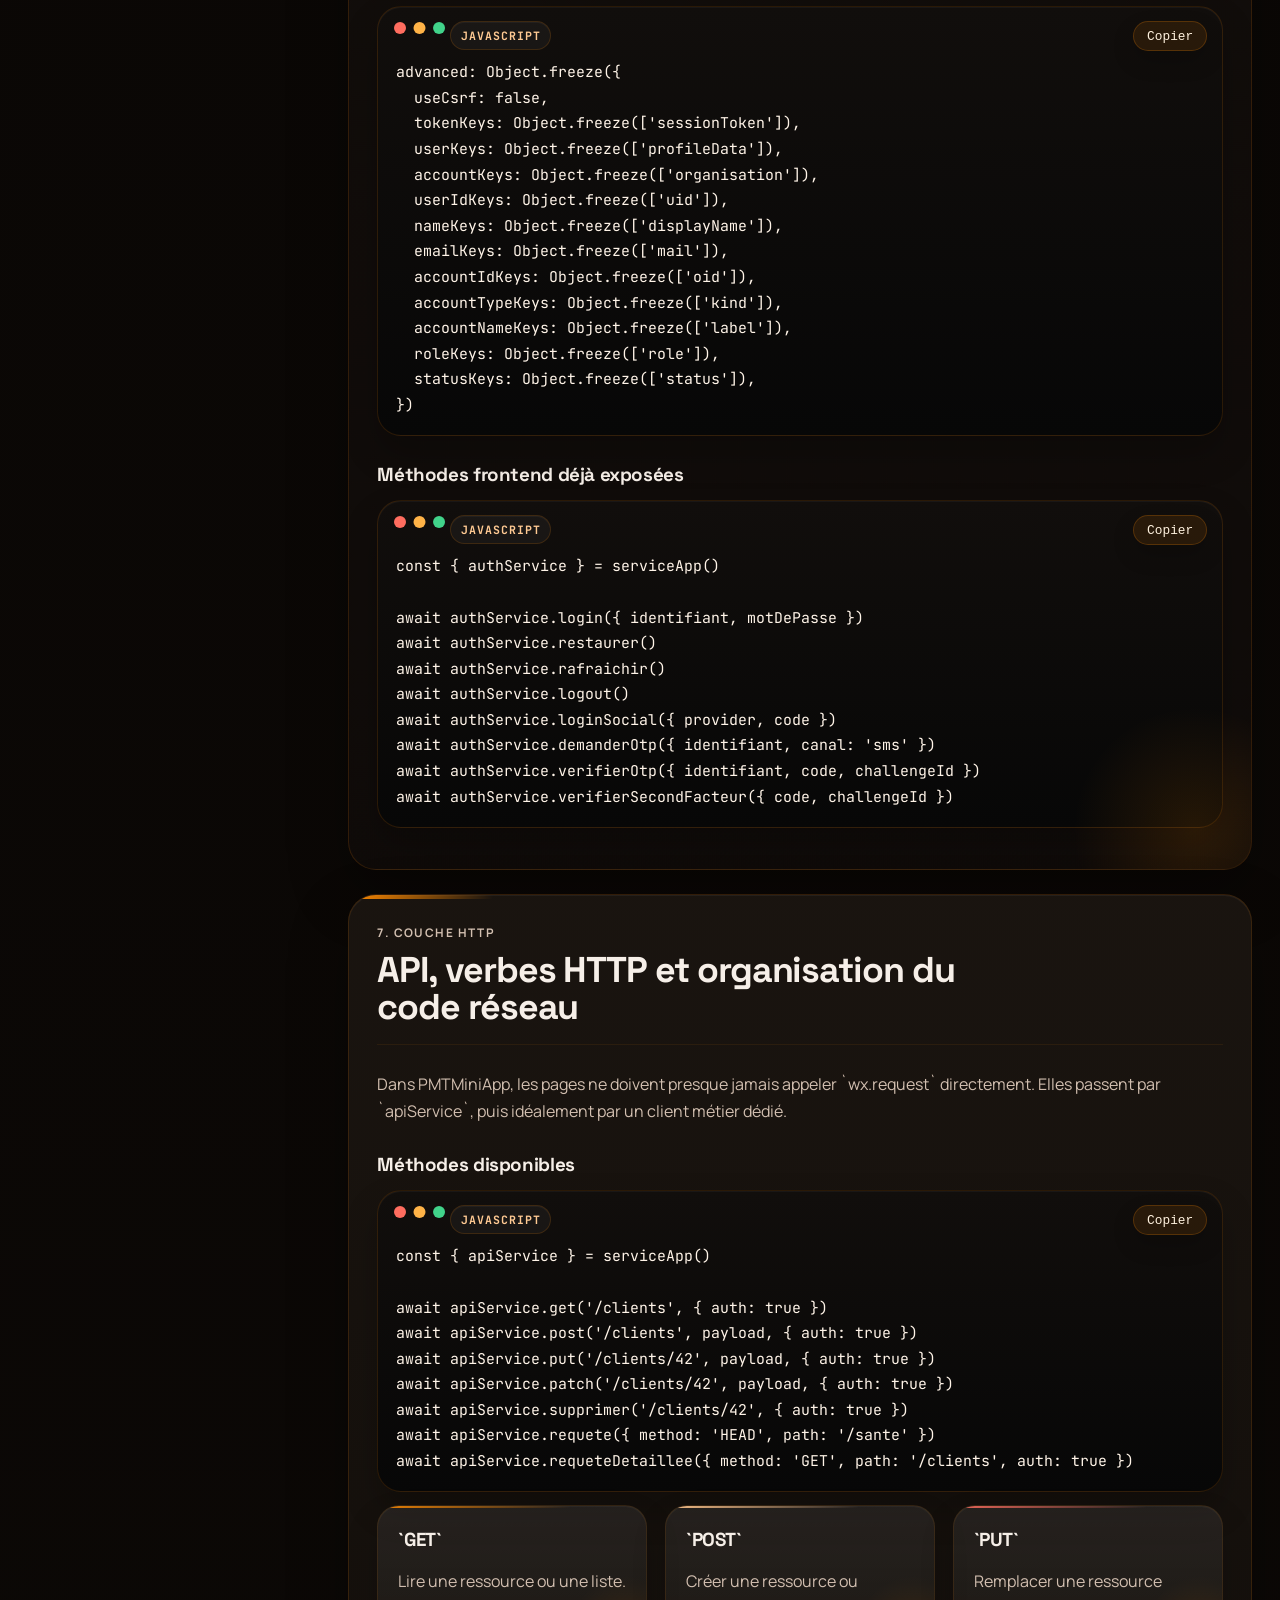
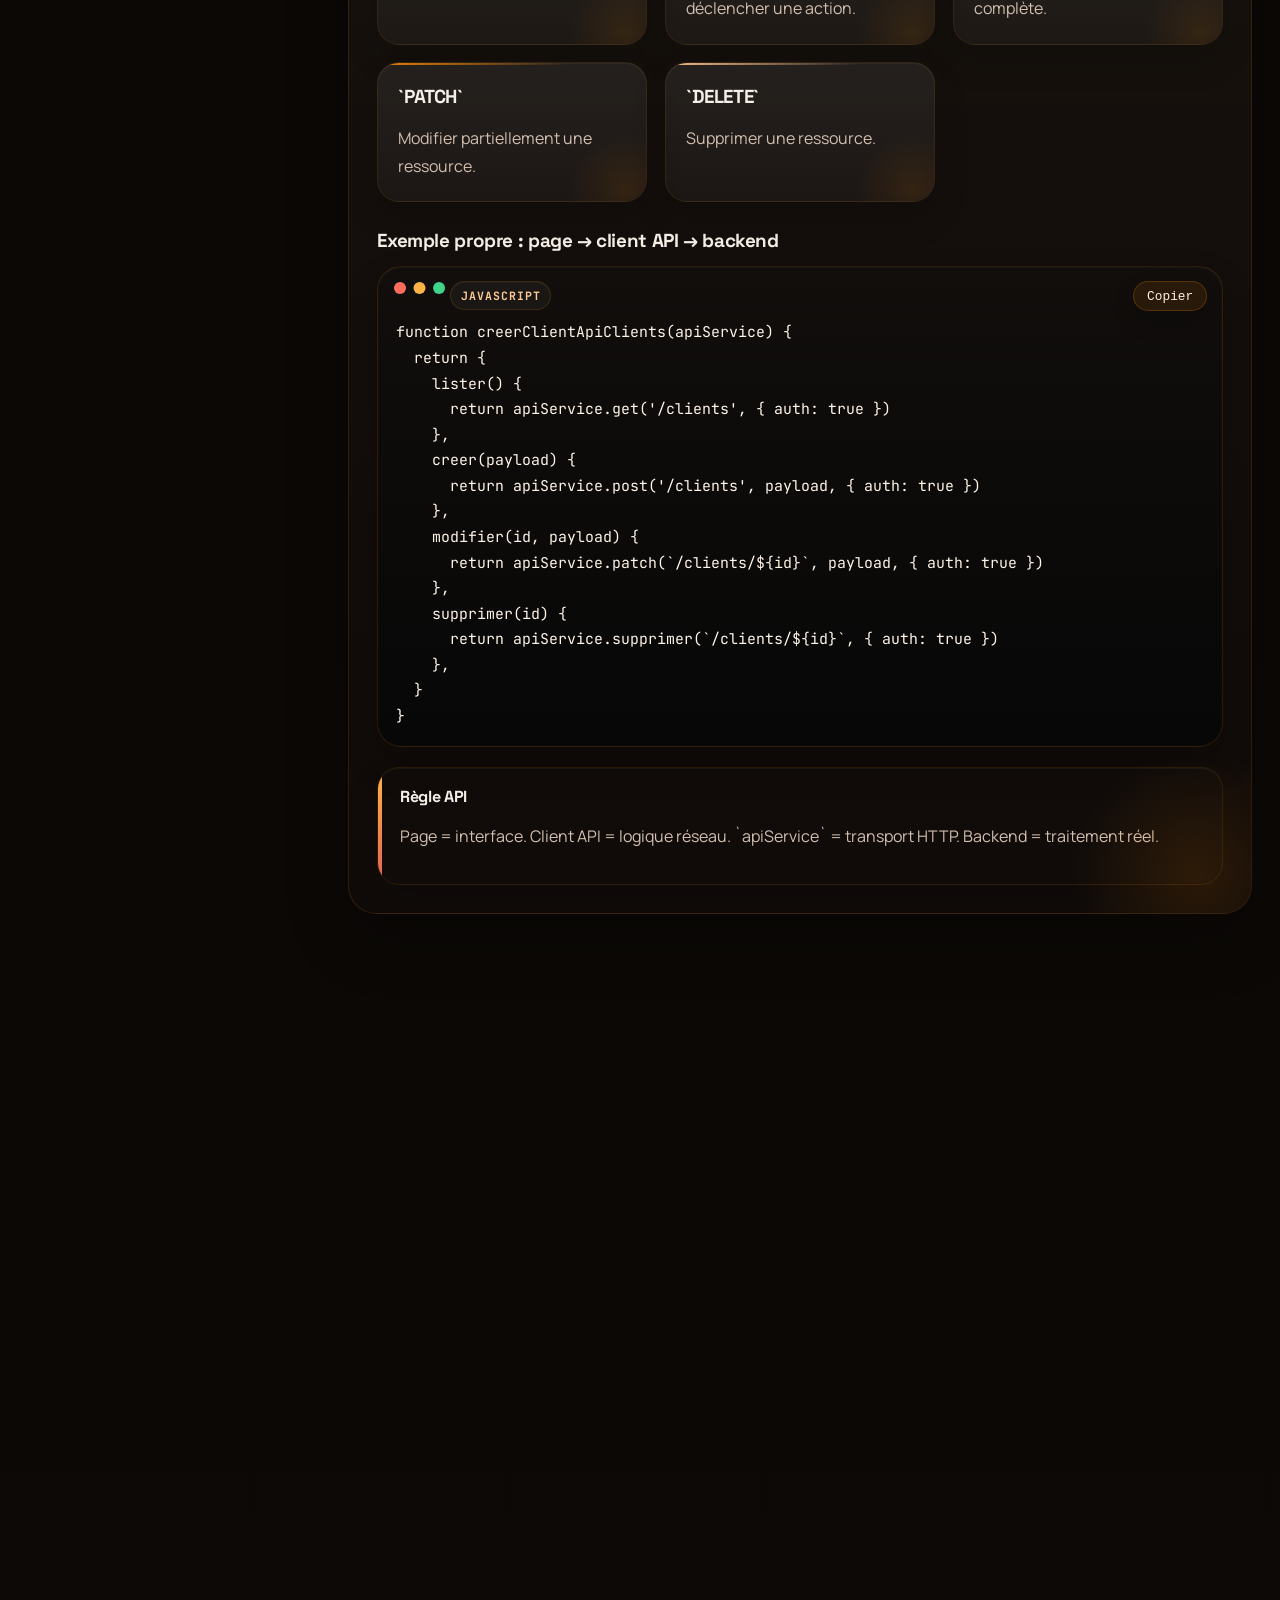
==== commit e9ea6230: "Refine sidebar profile card" ====
--- a/index.html
+++ b/index.html
@@ -47,17 +47,30 @@
         </nav>
 
         <div class="sidebar__meta profile-card">
-          <img
-            class="profile-card__photo"
-            src="./assets/photo/malick-devweb.png"
-            alt="Photo de Malick DevWeb"
-          >
-          <div class="profile-card__copy">
-            <strong class="profile-card__name">Malick DevWeb</strong>
-            <p>Pour plus d'information sur le framework ou la documentation, contacte-moi directement.</p>
+          <div class="profile-card__top">
+            <div class="profile-card__avatar-wrap">
+              <img
+                class="profile-card__photo"
+                src="./assets/photo/malick-devweb.png"
+                alt="Photo de Malick DevWeb"
+              >
+            </div>
+            <div class="profile-card__copy">
+              <span class="profile-card__eyebrow">Auteur du projet</span>
+              <strong class="profile-card__name">Malick DevWeb</strong>
+              <p>Framework, documentation et installation Linux DevTools dans une seule vitrine claire.</p>
+            </div>
           </div>
-          <a class="profile-card__link" href="tel:771719013">771719013</a>
-          <a class="profile-card__link" href="mailto:malickteuw.devweb@gmail.com">malickteuw.devweb@gmail.com</a>
+          <div class="profile-card__contacts">
+            <a class="profile-card__link" href="tel:771719013">
+              <span class="profile-card__label">Téléphone</span>
+              <span class="profile-card__value">771719013</span>
+            </a>
+            <a class="profile-card__link" href="mailto:malickteuw.devweb@gmail.com">
+              <span class="profile-card__label">Email</span>
+              <span class="profile-card__value">malickteuw.devweb@gmail.com</span>
+            </a>
+          </div>
         </div>
       </div>
     </aside>
--- a/assets/site.css
+++ b/assets/site.css
@@ -722,30 +722,89 @@
 }
 
 .profile-card {
+  position: relative;
   display: grid;
-  gap: 0.9rem;
+  gap: 1rem;
+  padding: 1.05rem;
+  border-radius: 28px;
+  background:
+    linear-gradient(180deg, rgba(88, 50, 14, 0.78), rgba(38, 26, 18, 0.92)),
+    rgba(255, 255, 255, 0.02);
+}
+
+.profile-card::before {
+  content: "";
+  position: absolute;
+  inset: 0 auto auto 0;
+  width: 100%;
+  height: 2px;
+  background: linear-gradient(90deg, rgba(255, 166, 92, 0.95), transparent 78%);
+}
+
+.profile-card__top {
+  display: grid;
+  grid-template-columns: 108px minmax(0, 1fr);
+  gap: 0.95rem;
+  align-items: center;
+}
+
+.profile-card__avatar-wrap {
+  position: relative;
+  display: grid;
+  place-items: center;
+  width: 108px;
+  height: 108px;
+  padding: 6px;
+  border-radius: 50%;
+  background:
+    linear-gradient(135deg, rgba(255, 176, 96, 0.95), rgba(115, 58, 12, 0.86));
+  box-shadow:
+    0 16px 28px rgba(0, 0, 0, 0.22),
+    0 0 0 8px rgba(255, 138, 0, 0.06);
 }
 
 .profile-card__photo {
   width: 100%;
-  aspect-ratio: 4 / 5;
+  height: 100%;
   object-fit: cover;
-  border-radius: 20px;
-  border: 1px solid rgba(255, 138, 0, 0.16);
-  box-shadow:
-    0 18px 34px rgba(0, 0, 0, 0.22),
-    inset 0 1px 0 rgba(255, 255, 255, 0.05);
+  object-position: center 18%;
+  border-radius: 50%;
+  border: 3px solid rgba(255, 246, 236, 0.92);
+  box-shadow:
+    0 12px 24px rgba(0, 0, 0, 0.16),
+    inset 0 1px 0 rgba(255, 255, 255, 0.08);
 }
 
 .profile-card__copy {
   display: grid;
-  gap: 0.45rem;
+  gap: 0.35rem;
+}
+
+.profile-card__eyebrow {
+  text-transform: uppercase;
+  letter-spacing: 0.12em;
+  font-size: 0.68rem;
+  font-weight: 800;
+  color: #ffb96e;
 }
 
 .profile-card__name {
   font-family: var(--font-display);
-  font-size: 1.18rem;
+  font-size: 1.5rem;
+  line-height: 0.98;
   letter-spacing: -0.03em;
+  color: #fff3e5;
+}
+
+.profile-card__copy p {
+  color: rgba(255, 226, 199, 0.84);
+  line-height: 1.55;
+  font-size: 0.95rem;
+}
+
+.profile-card__contacts {
+  display: grid;
+  gap: 0.75rem;
 }
 
 .profile-card__link,
@@ -756,17 +815,37 @@
 }
 
 .profile-card__link {
-  display: inline-flex;
-  align-items: center;
-  min-height: 2.8rem;
-  padding: 0.72rem 0.9rem;
-  border-radius: 16px;
-  border: 1px solid rgba(255, 138, 0, 0.14);
-  background:
-    linear-gradient(180deg, rgba(255, 255, 255, 0.06), rgba(255, 255, 255, 0.02)),
+  display: grid;
+  gap: 0.2rem;
+  padding: 0.85rem 0.95rem;
+  border-radius: 18px;
+  border: 1px solid rgba(255, 183, 71, 0.16);
+  background:
+    linear-gradient(180deg, rgba(255, 255, 255, 0.10), rgba(255, 255, 255, 0.03)),
     rgba(255, 255, 255, 0.02);
-  font-weight: 700;
-  transition: transform 0.18s ease, border-color 0.18s ease, background 0.18s ease;
+  box-shadow:
+    0 12px 24px rgba(0, 0, 0, 0.14),
+    inset 0 1px 0 rgba(255, 255, 255, 0.04);
+  transition:
+    transform 0.18s ease,
+    border-color 0.18s ease,
+    background 0.18s ease,
+    box-shadow 0.18s ease;
+}
+
+.profile-card__label {
+  text-transform: uppercase;
+  letter-spacing: 0.1em;
+  font-size: 0.68rem;
+  font-weight: 800;
+  color: rgba(255, 204, 151, 0.72);
+}
+
+.profile-card__value {
+  font-size: 0.97rem;
+  font-weight: 800;
+  line-height: 1.35;
+  color: #fff2df;
 }
 
 .profile-card__link:hover,
@@ -775,11 +854,14 @@
 }
 
 .profile-card__link:hover {
-  transform: translateY(-2px);
-  border-color: rgba(255, 183, 71, 0.3);
-  background:
-    linear-gradient(180deg, rgba(255, 138, 0, 0.12), rgba(255, 255, 255, 0.03)),
+  transform: translateY(-3px);
+  border-color: rgba(255, 183, 71, 0.34);
+  background:
+    linear-gradient(180deg, rgba(255, 138, 0, 0.16), rgba(255, 255, 255, 0.04)),
     rgba(255, 255, 255, 0.03);
+  box-shadow:
+    0 18px 28px rgba(0, 0, 0, 0.18),
+    inset 0 1px 0 rgba(255, 255, 255, 0.05);
 }
 
 .content {
@@ -1415,6 +1497,29 @@
 
   .hero__stats {
     grid-template-columns: 1fr;
+  }
+
+  .profile-card {
+    padding: 0.95rem;
+  }
+
+  .profile-card__top {
+    grid-template-columns: 1fr;
+    justify-items: center;
+    text-align: center;
+  }
+
+  .profile-card__avatar-wrap {
+    width: 116px;
+    height: 116px;
+  }
+
+  .profile-card__copy {
+    justify-items: center;
+  }
+
+  .profile-card__link {
+    padding: 0.82rem 0.9rem;
   }
 
   .stat-card,
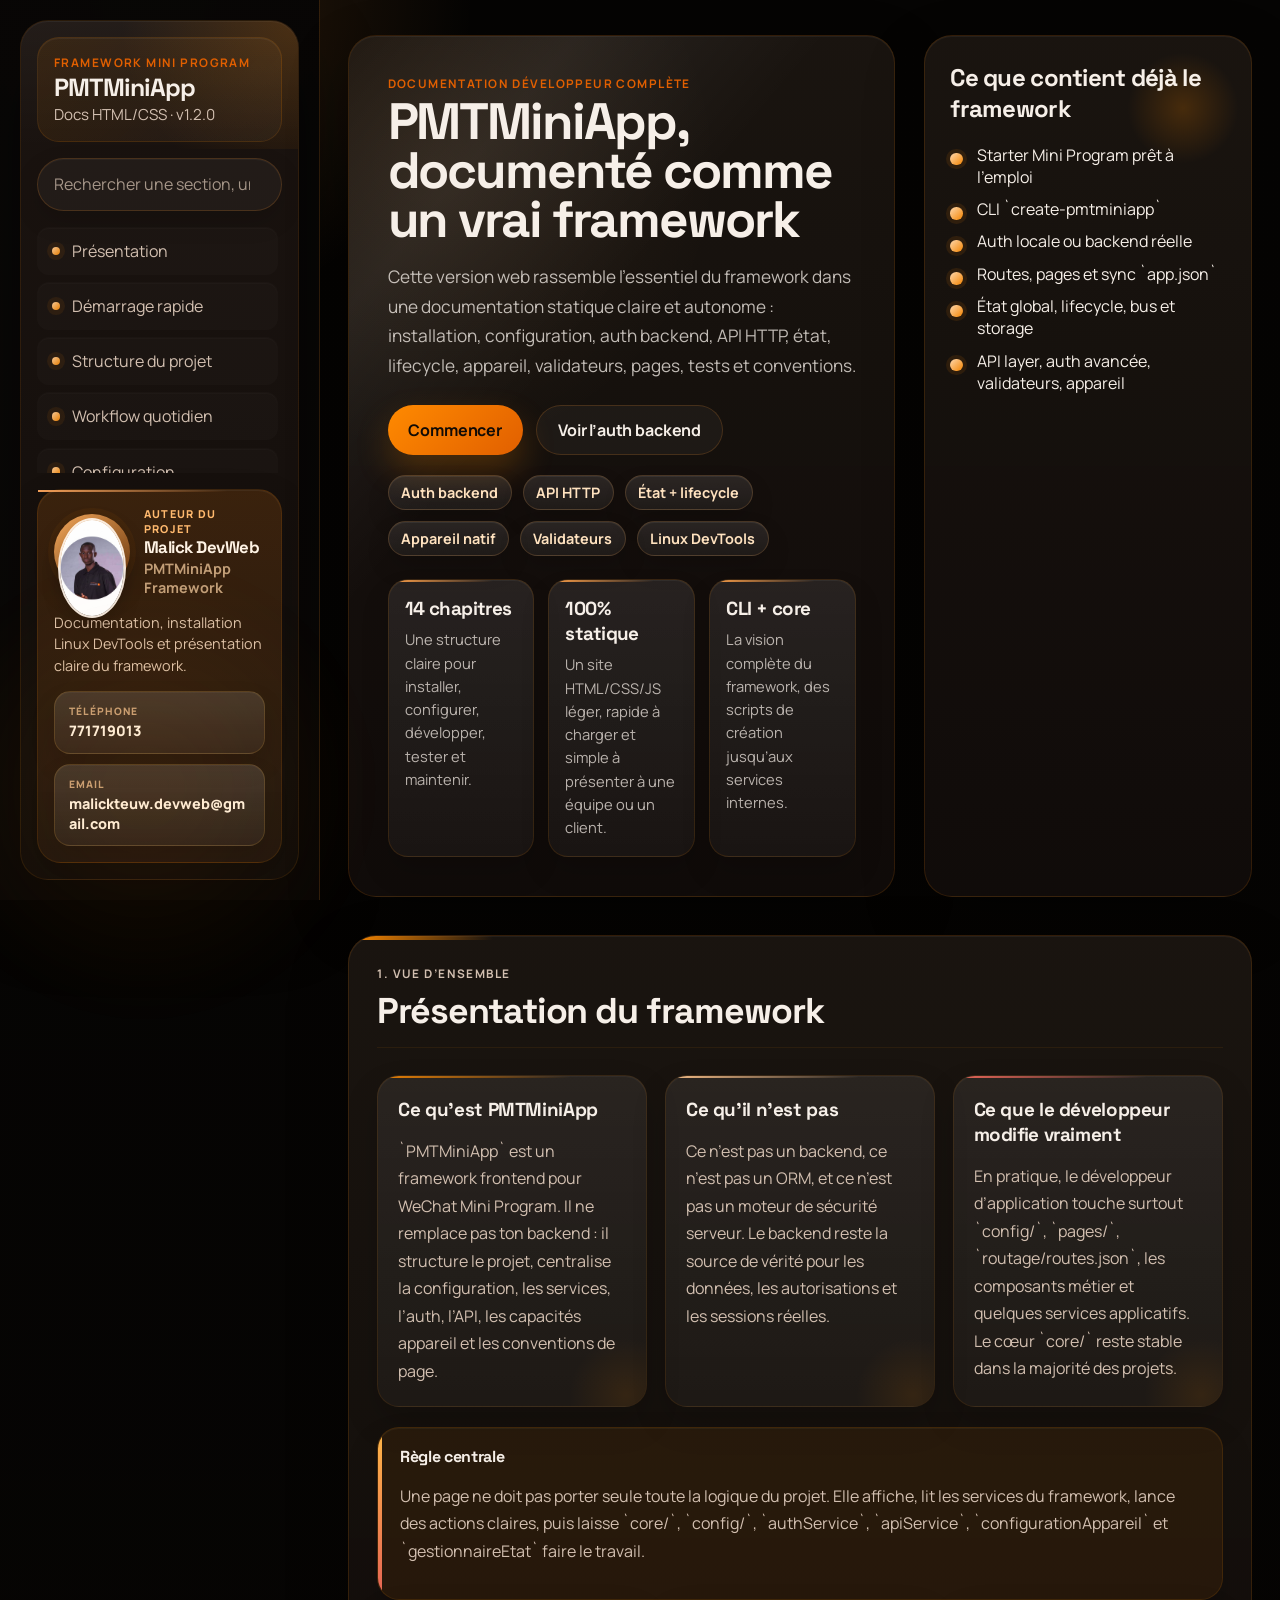
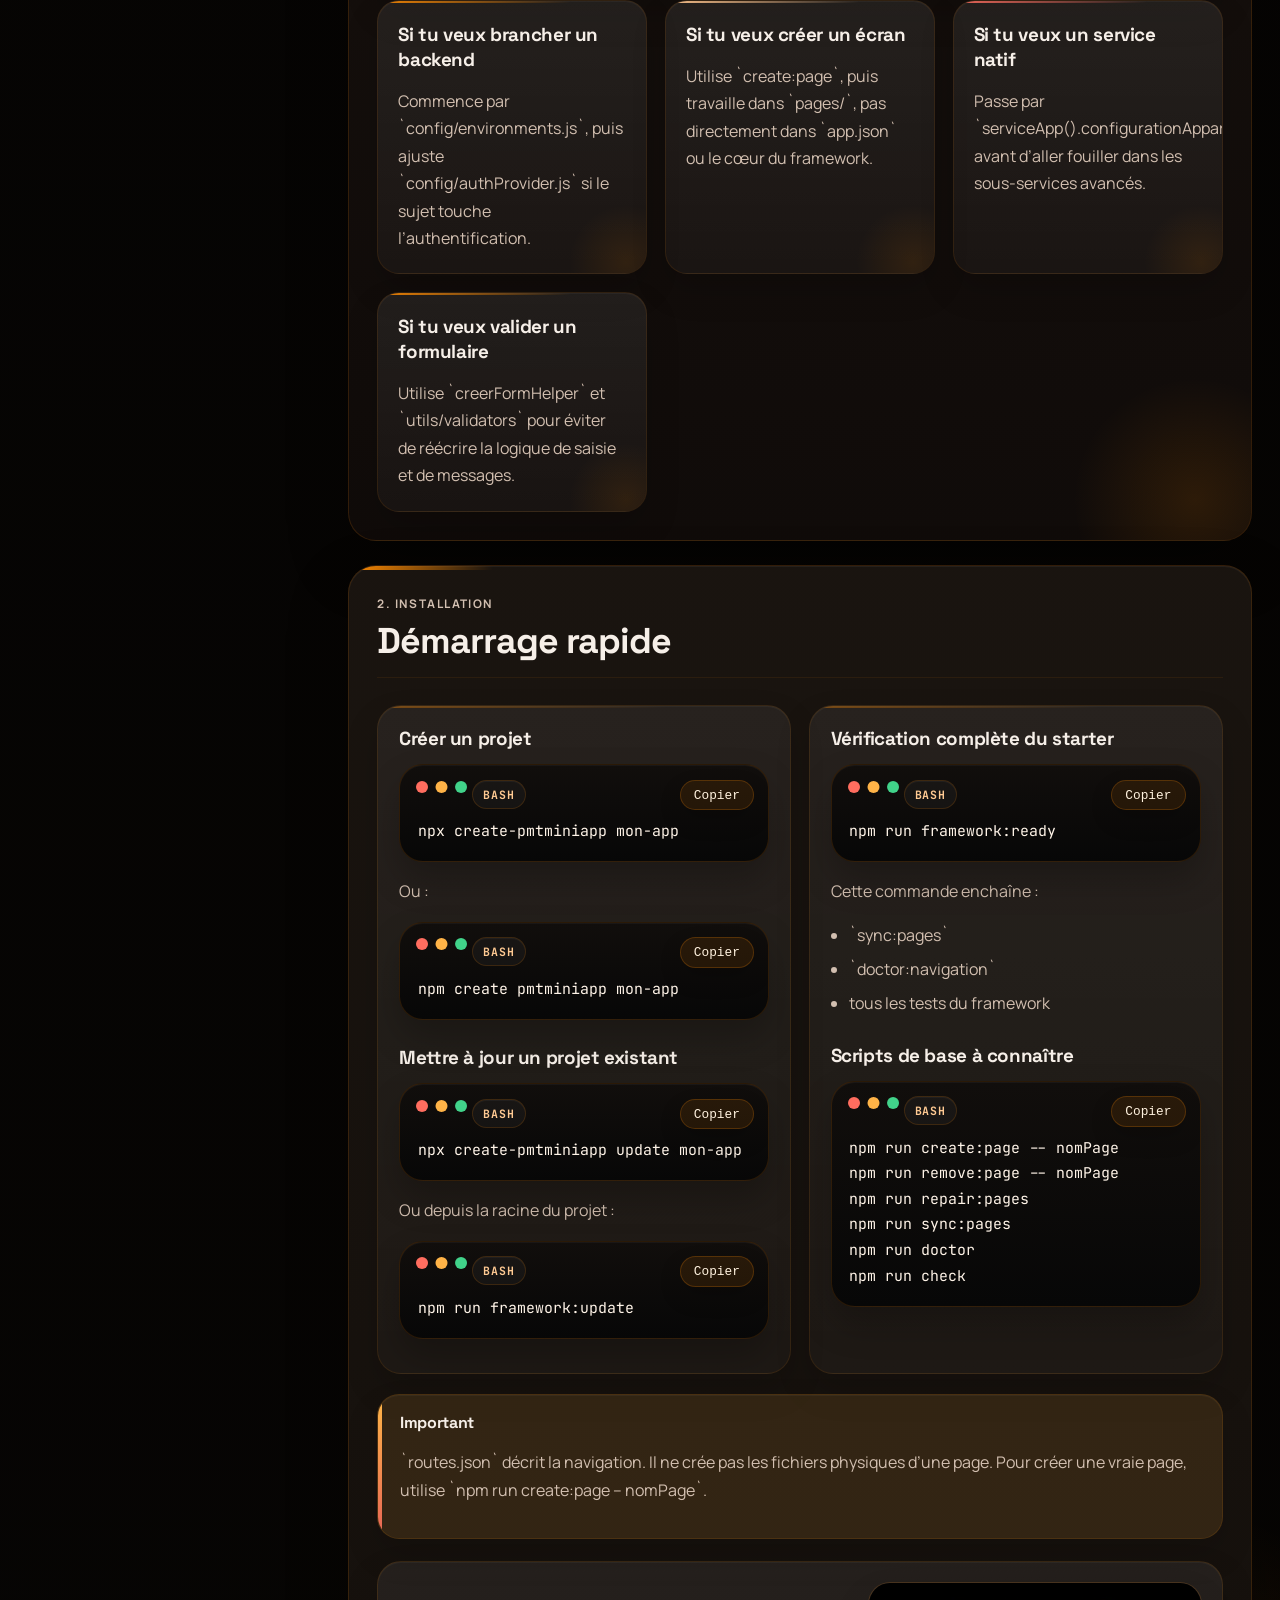
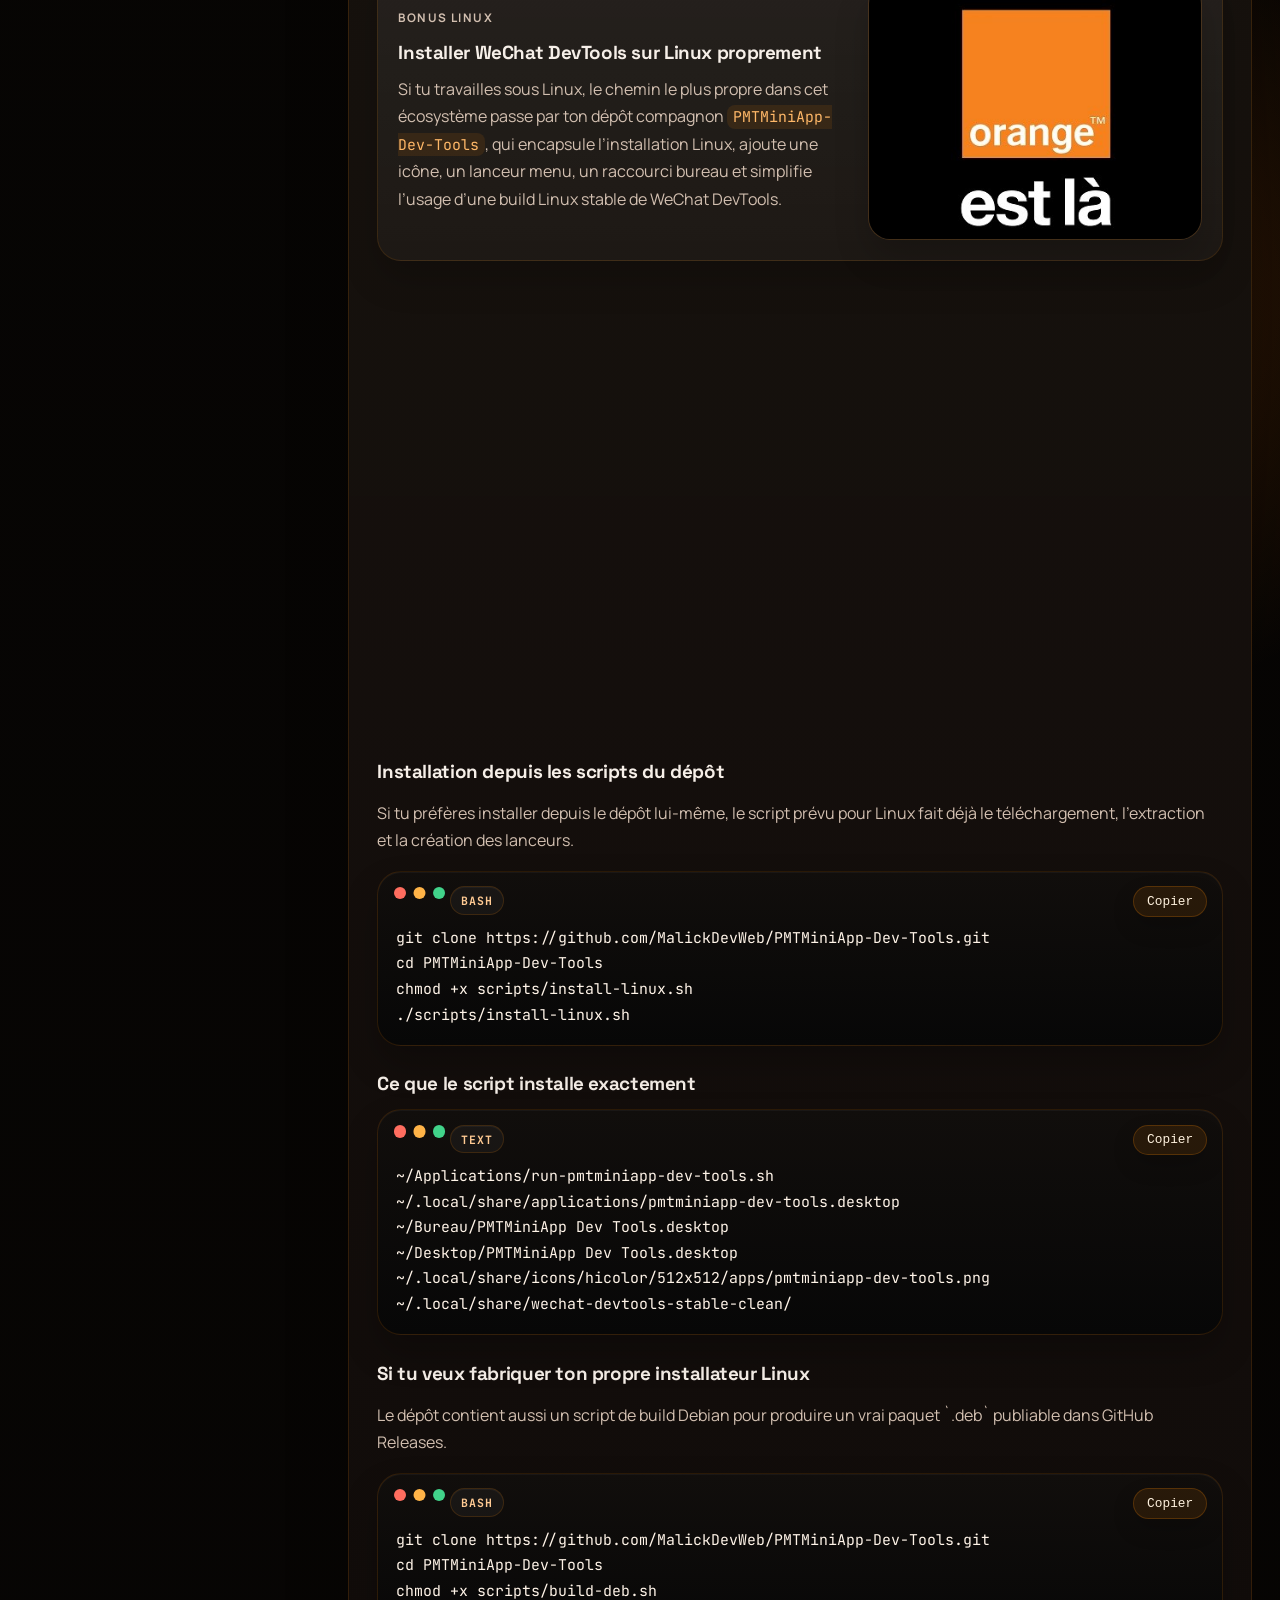
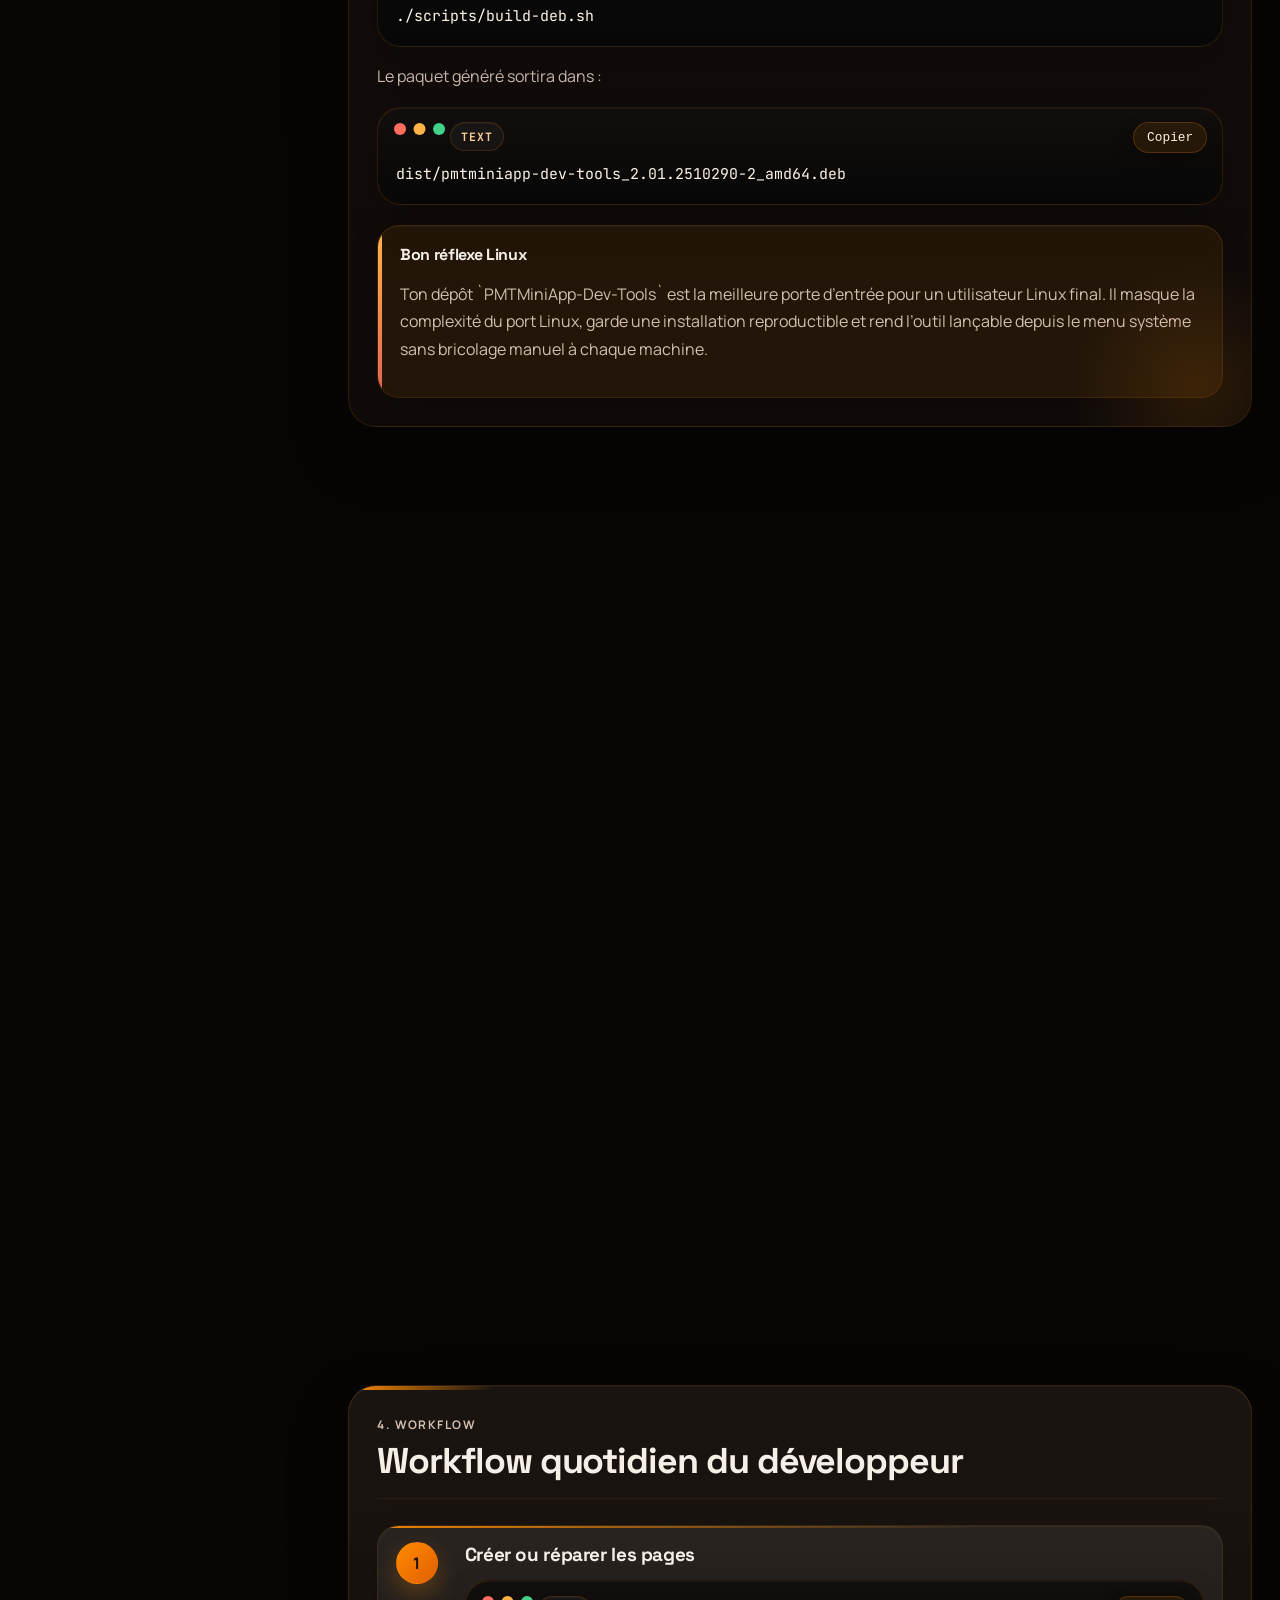
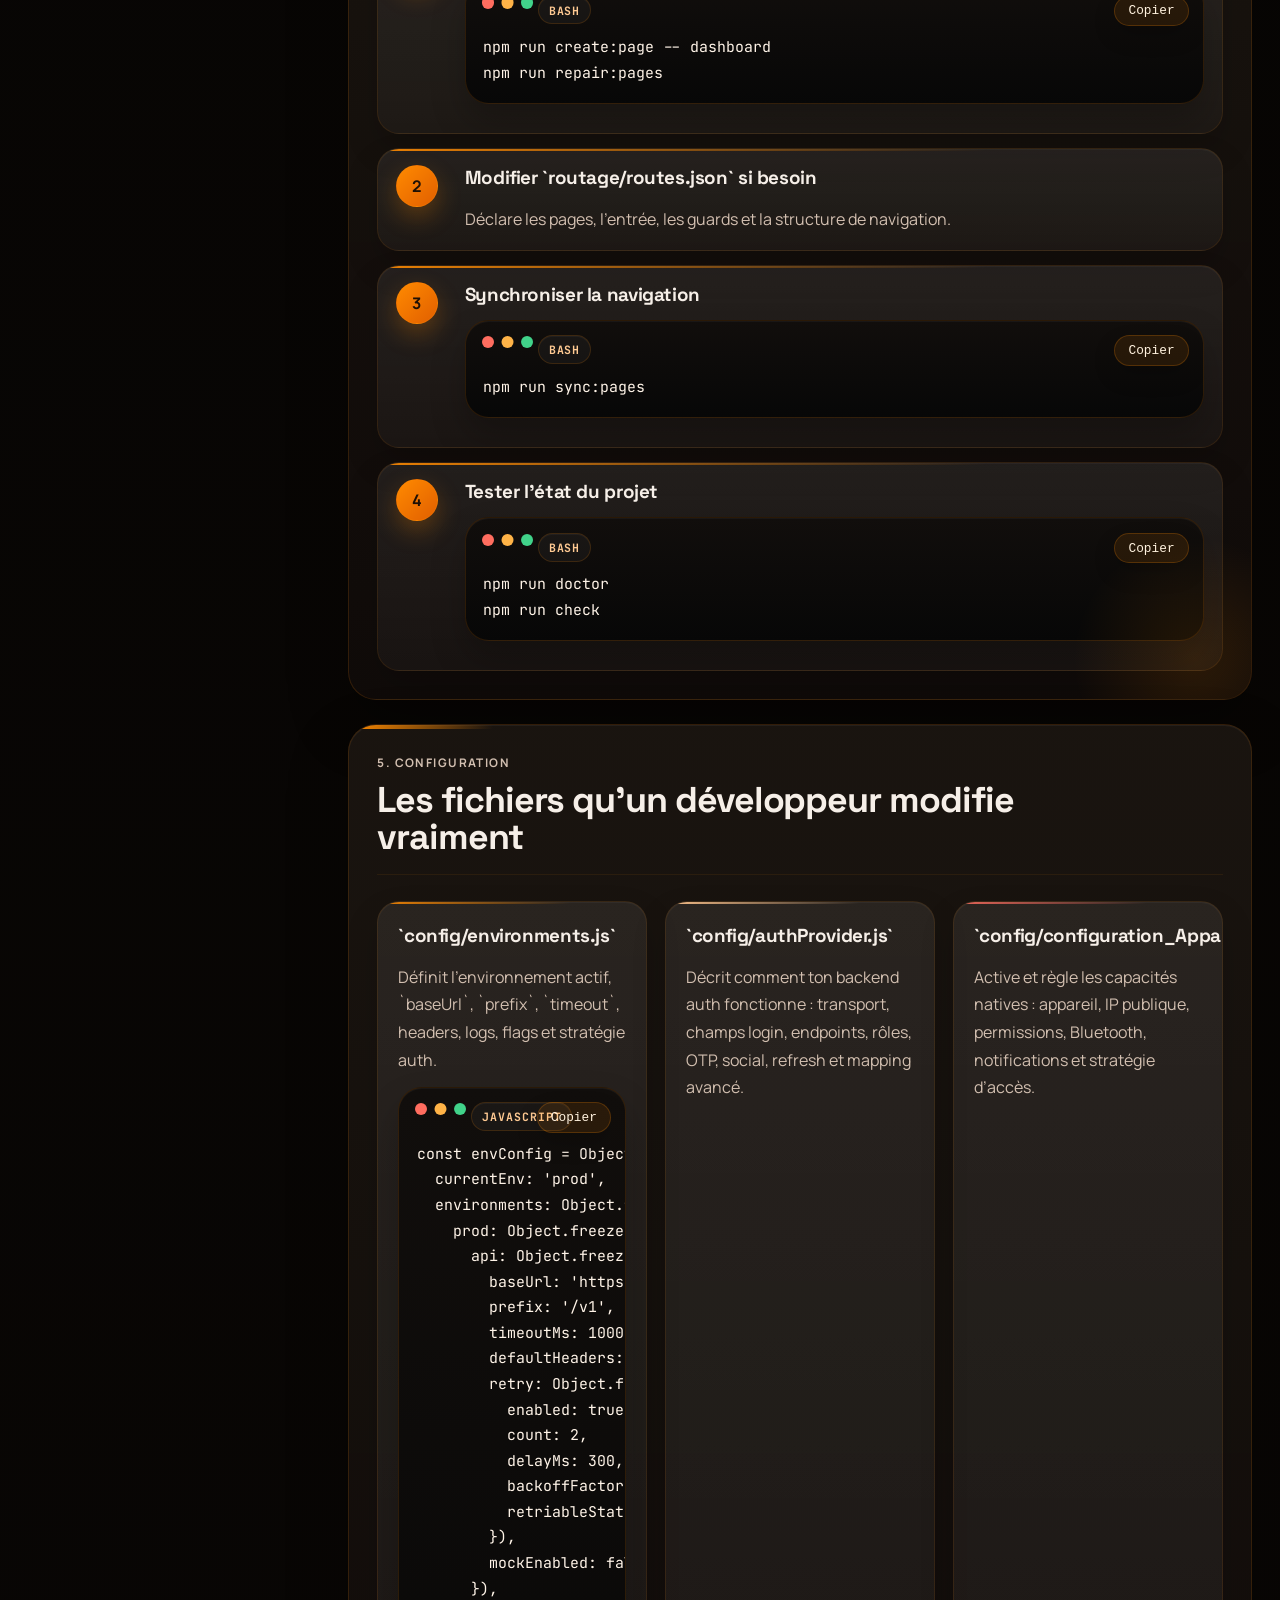
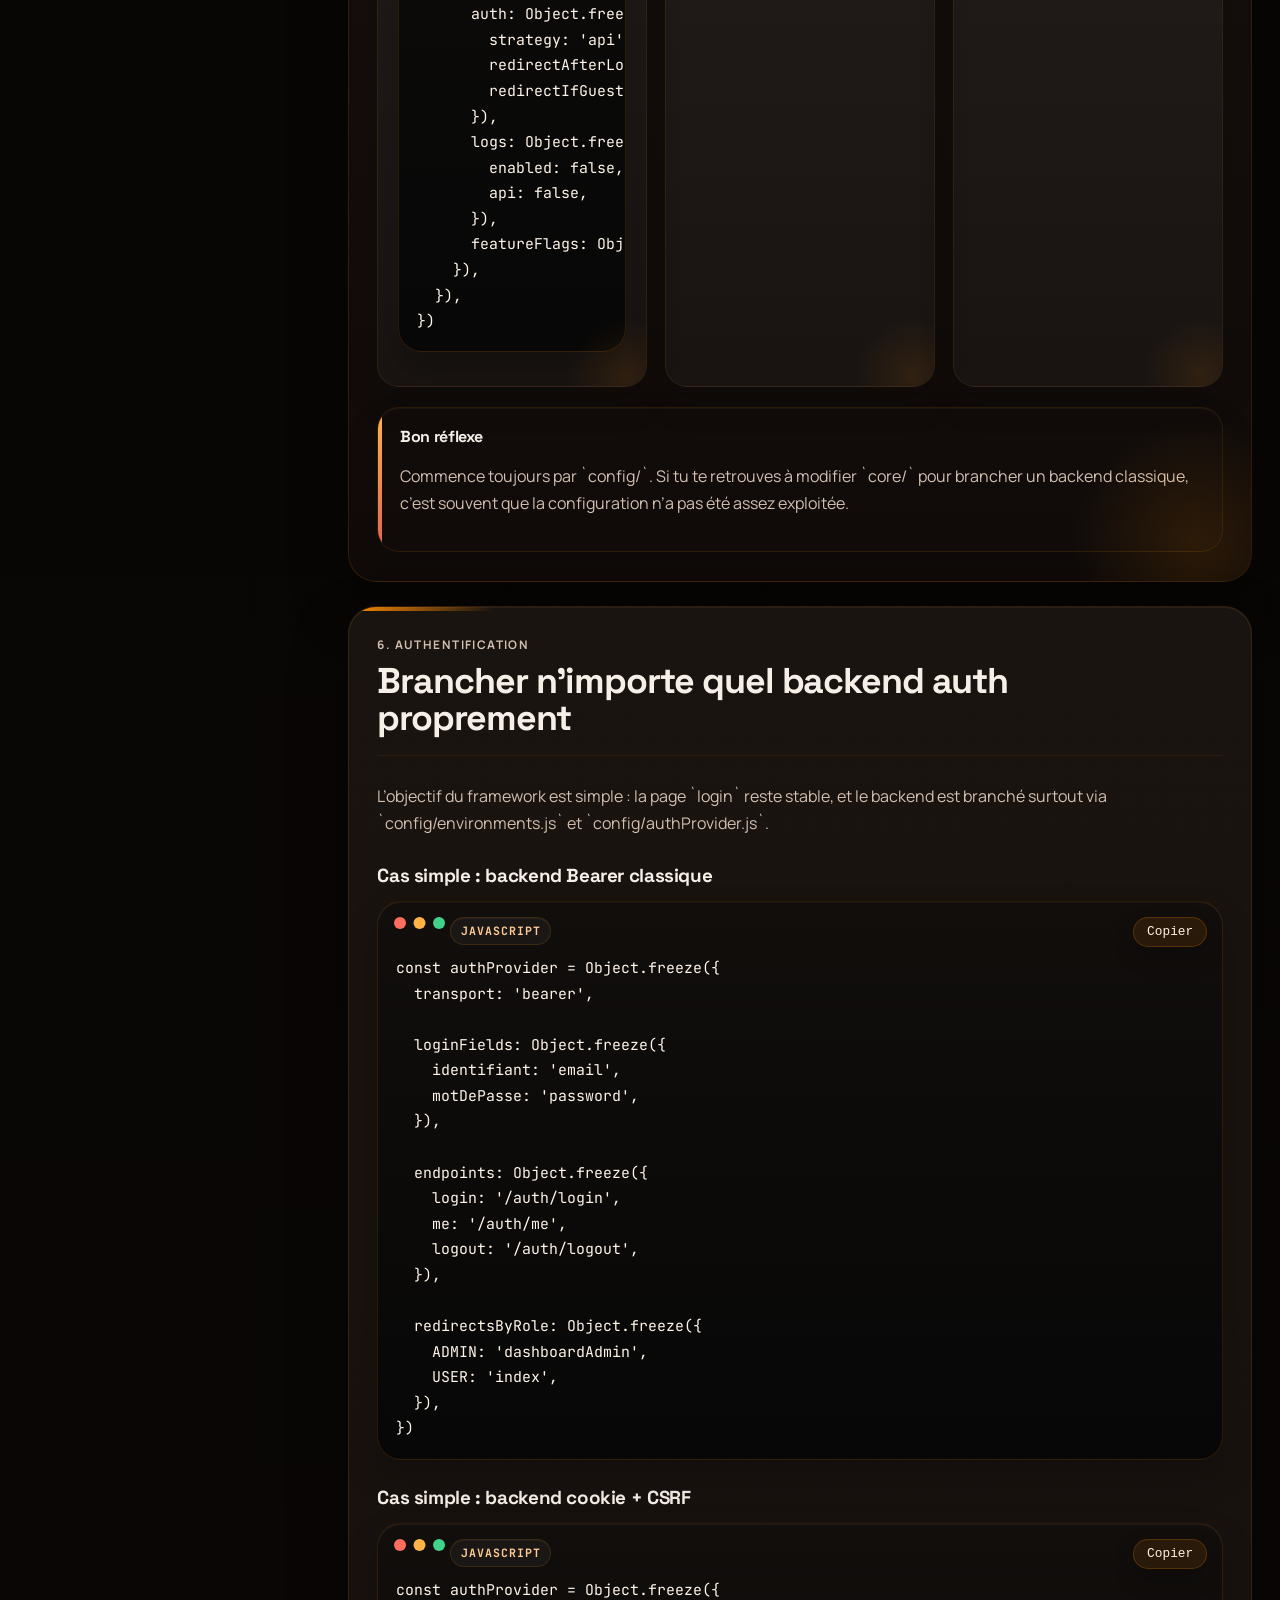
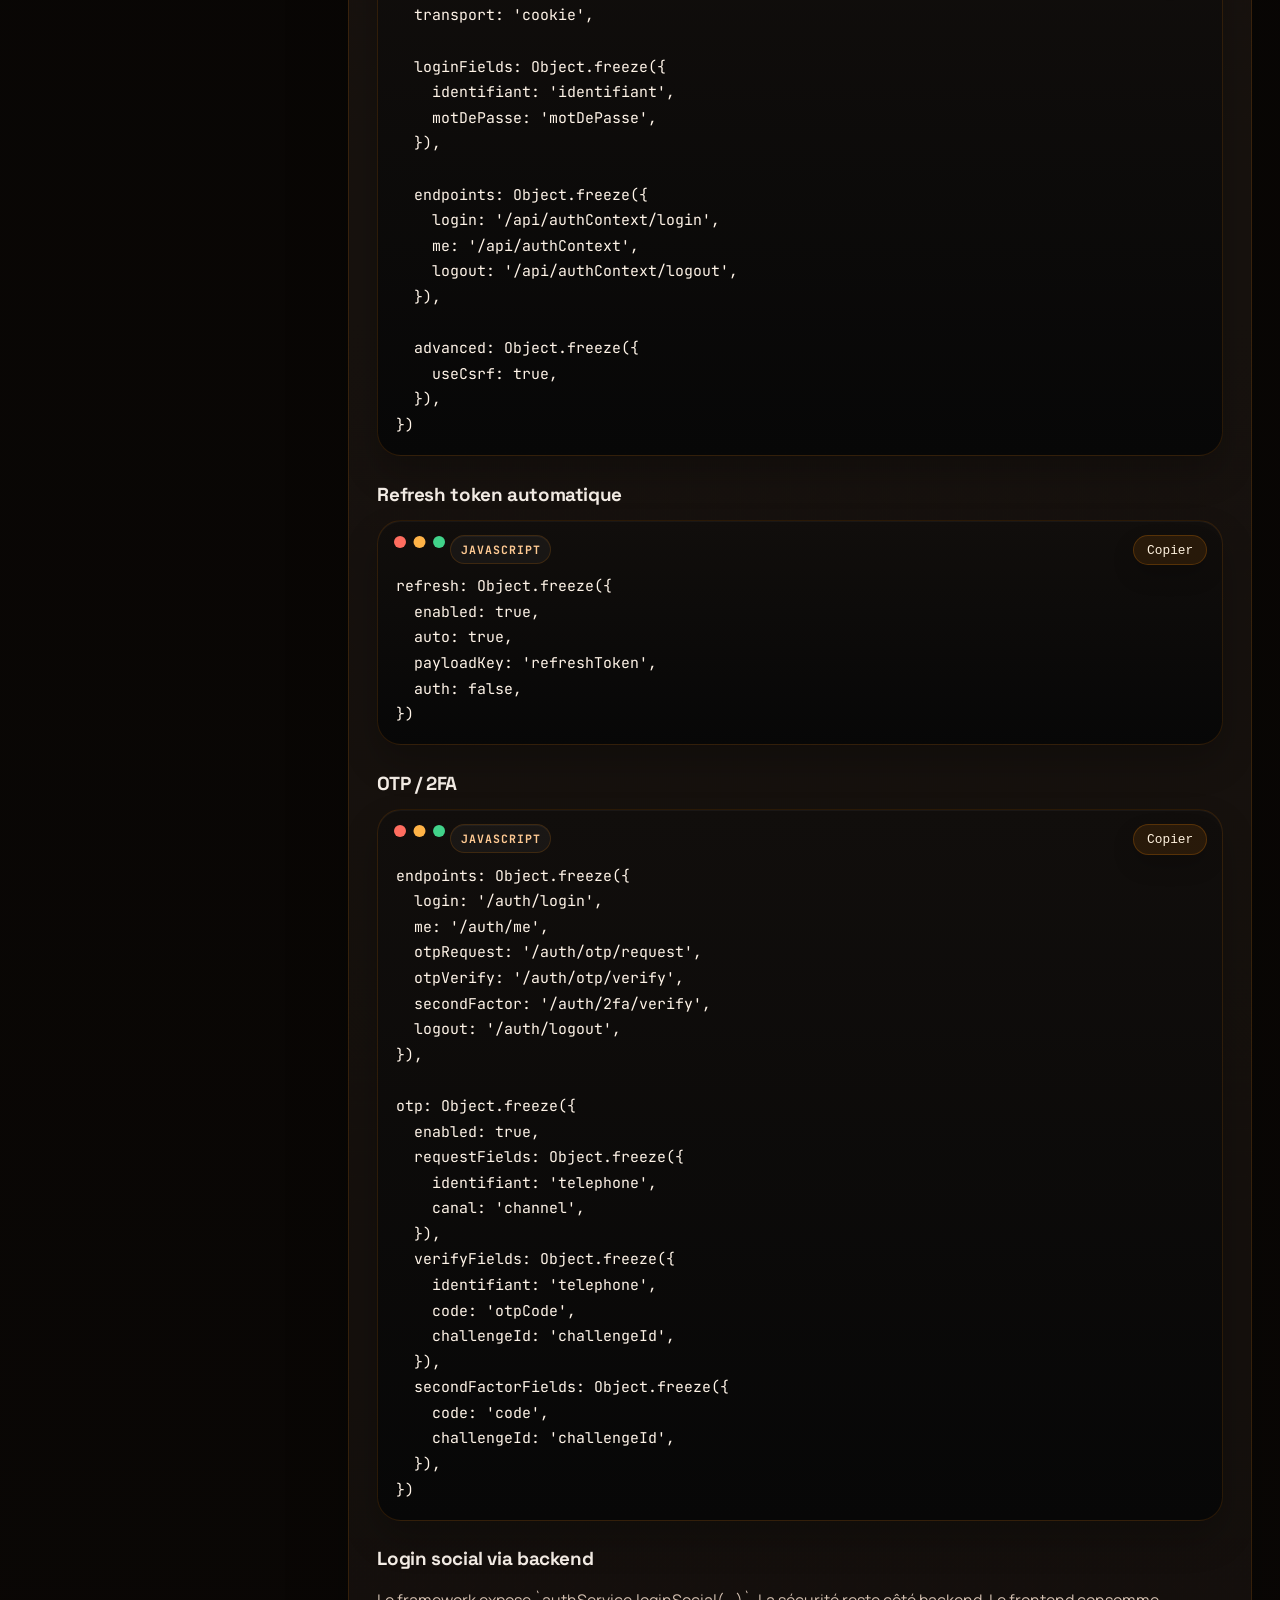
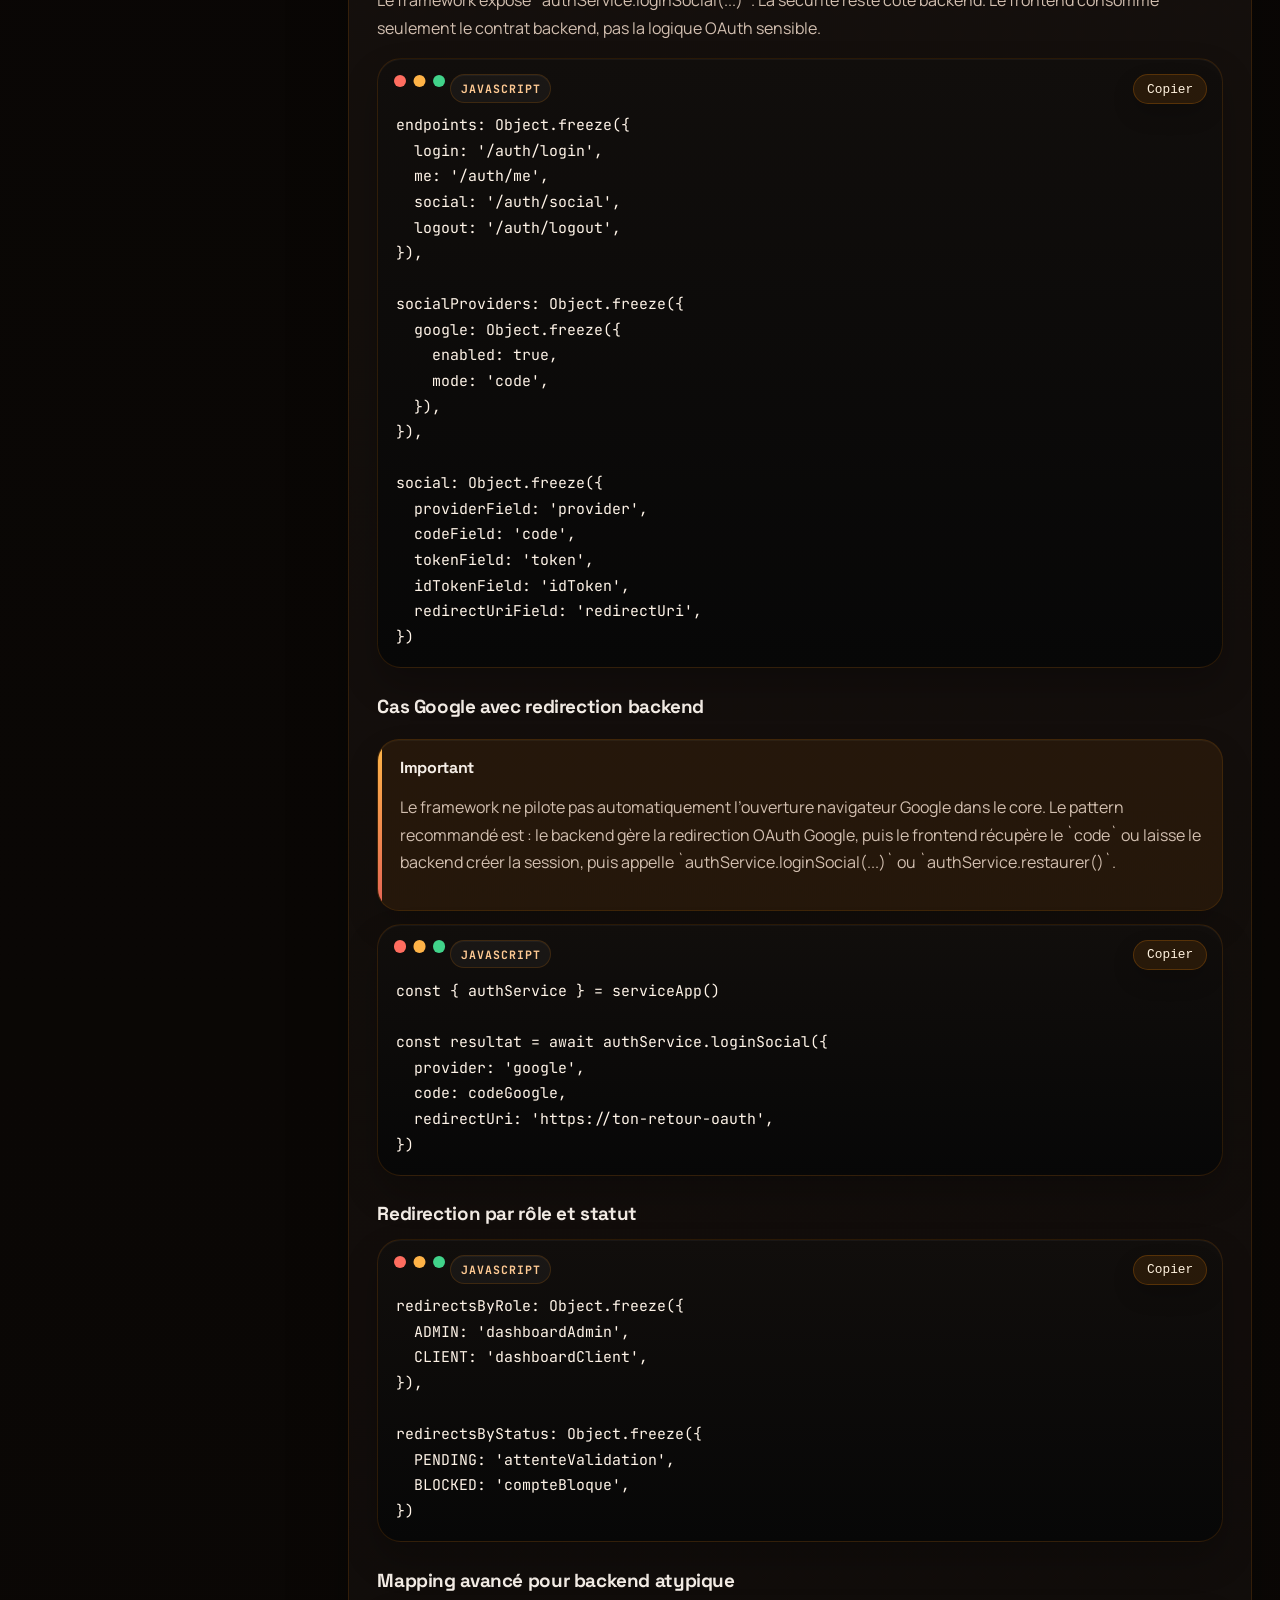
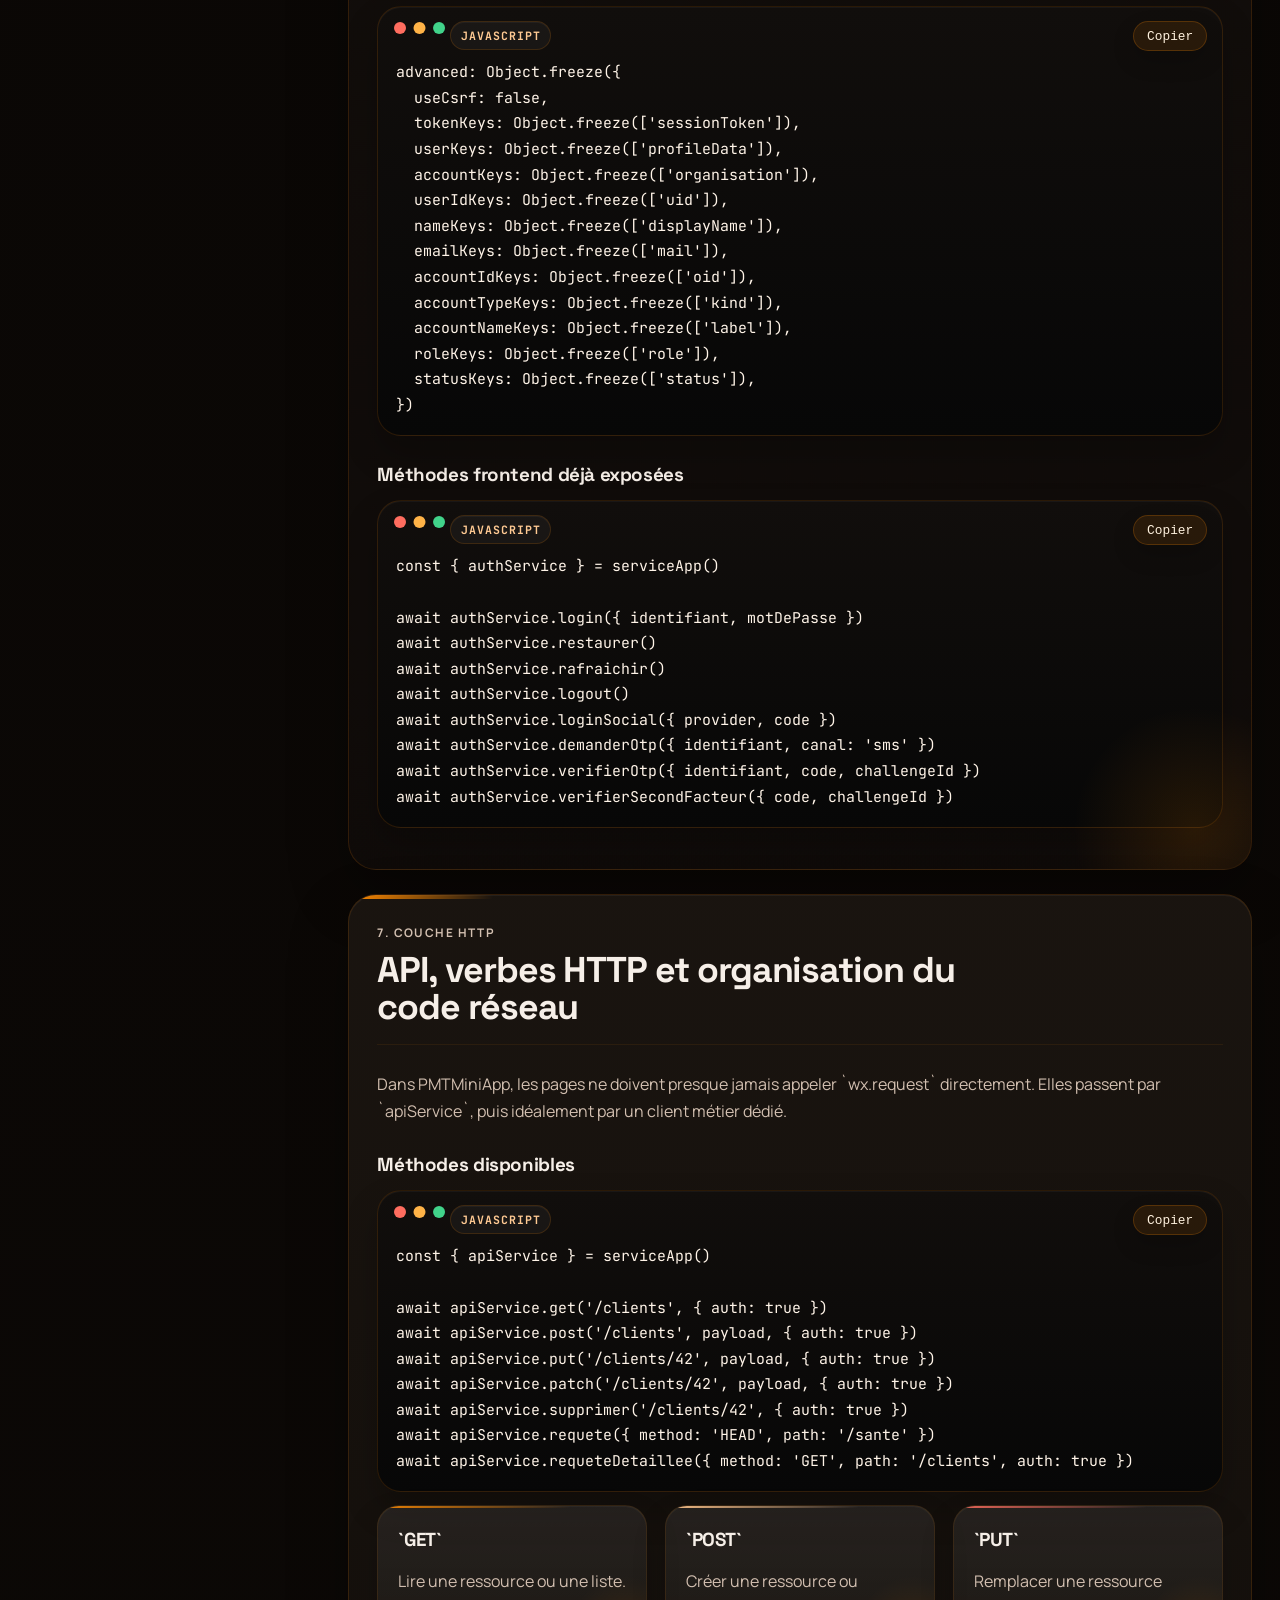
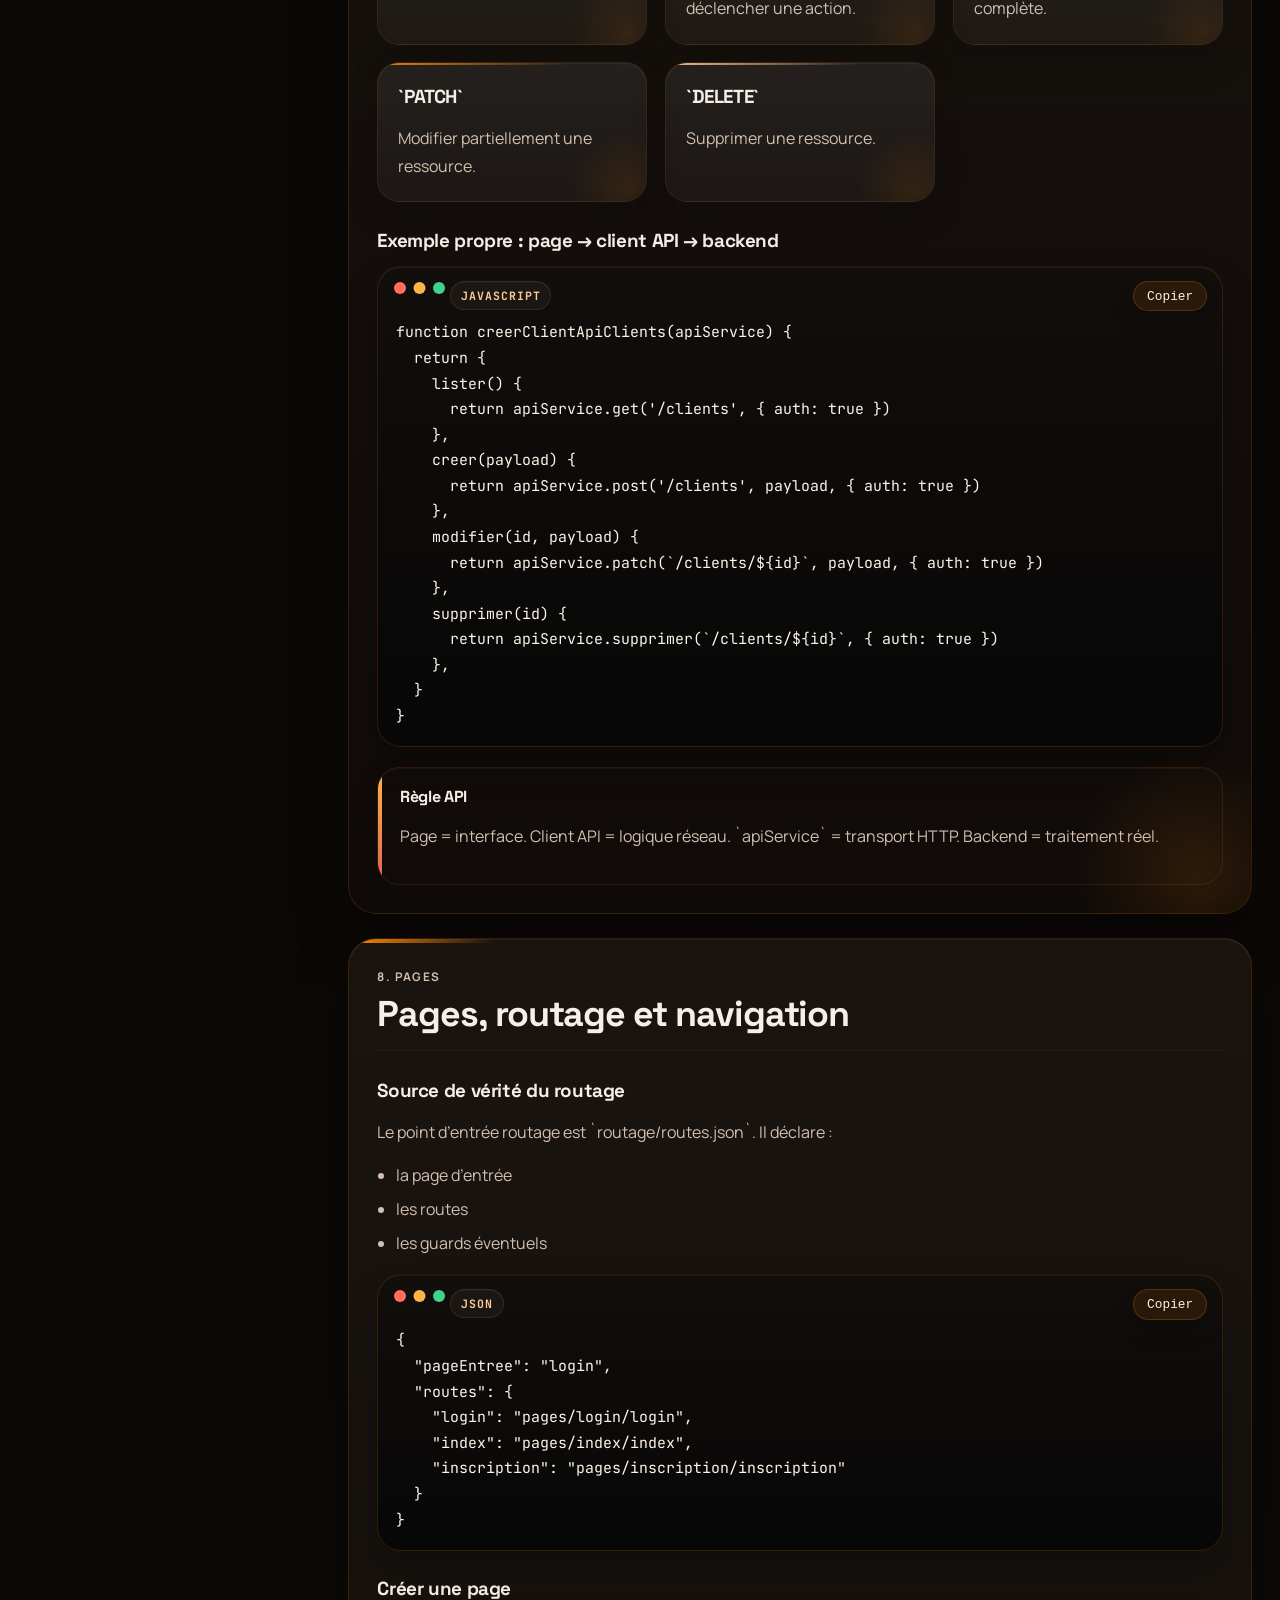
==== commit 232ec6ef: "Simplify sidebar author card" ====
--- a/index.html
+++ b/index.html
@@ -55,12 +55,13 @@
                 alt="Photo de Malick DevWeb"
               >
             </div>
-            <div class="profile-card__copy">
+            <div class="profile-card__headline">
               <span class="profile-card__eyebrow">Auteur du projet</span>
               <strong class="profile-card__name">Malick DevWeb</strong>
-              <p>Framework, documentation et installation Linux DevTools dans une seule vitrine claire.</p>
+              <span class="profile-card__role">PMTMiniApp Framework</span>
             </div>
           </div>
+          <p class="profile-card__bio">Documentation, installation Linux DevTools et présentation claire du framework.</p>
           <div class="profile-card__contacts">
             <a class="profile-card__link" href="tel:771719013">
               <span class="profile-card__label">Téléphone</span>
--- a/assets/site.css
+++ b/assets/site.css
@@ -724,11 +724,11 @@
 .profile-card {
   position: relative;
   display: grid;
-  gap: 1rem;
-  padding: 1.05rem;
-  border-radius: 28px;
-  background:
-    linear-gradient(180deg, rgba(88, 50, 14, 0.78), rgba(38, 26, 18, 0.92)),
+  gap: 0.9rem;
+  padding: 1rem;
+  border-radius: 24px;
+  background:
+    linear-gradient(180deg, rgba(72, 40, 12, 0.72), rgba(33, 23, 16, 0.94)),
     rgba(255, 255, 255, 0.02);
 }
 
@@ -742,25 +742,31 @@
 }
 
 .profile-card__top {
+  display: flex;
+  align-items: center;
+  gap: 0.85rem;
+}
+
+.profile-card__headline {
   display: grid;
-  grid-template-columns: 108px minmax(0, 1fr);
-  gap: 0.95rem;
-  align-items: center;
+  gap: 0.18rem;
+  min-width: 0;
 }
 
 .profile-card__avatar-wrap {
   position: relative;
   display: grid;
   place-items: center;
-  width: 108px;
-  height: 108px;
-  padding: 6px;
+  flex: none;
+  width: 76px;
+  height: 76px;
+  padding: 4px;
   border-radius: 50%;
   background:
     linear-gradient(135deg, rgba(255, 176, 96, 0.95), rgba(115, 58, 12, 0.86));
   box-shadow:
-    0 16px 28px rgba(0, 0, 0, 0.22),
-    0 0 0 8px rgba(255, 138, 0, 0.06);
+    0 12px 22px rgba(0, 0, 0, 0.20),
+    0 0 0 6px rgba(255, 138, 0, 0.05);
 }
 
 .profile-card__photo {
@@ -769,15 +775,10 @@
   object-fit: cover;
   object-position: center 18%;
   border-radius: 50%;
-  border: 3px solid rgba(255, 246, 236, 0.92);
-  box-shadow:
-    0 12px 24px rgba(0, 0, 0, 0.16),
+  border: 2px solid rgba(255, 246, 236, 0.92);
+  box-shadow:
+    0 10px 18px rgba(0, 0, 0, 0.15),
     inset 0 1px 0 rgba(255, 255, 255, 0.08);
-}
-
-.profile-card__copy {
-  display: grid;
-  gap: 0.35rem;
 }
 
 .profile-card__eyebrow {
@@ -790,21 +791,28 @@
 
 .profile-card__name {
   font-family: var(--font-display);
-  font-size: 1.5rem;
-  line-height: 0.98;
+  font-size: 1.05rem;
+  line-height: 1.02;
   letter-spacing: -0.03em;
   color: #fff3e5;
 }
 
-.profile-card__copy p {
+.profile-card__role {
+  color: rgba(255, 214, 167, 0.7);
+  font-size: 0.9rem;
+  font-weight: 700;
+}
+
+.profile-card__bio {
+  margin: 0;
   color: rgba(255, 226, 199, 0.84);
-  line-height: 1.55;
-  font-size: 0.95rem;
+  line-height: 1.5;
+  font-size: 0.9rem;
 }
 
 .profile-card__contacts {
   display: grid;
-  gap: 0.75rem;
+  gap: 0.65rem;
 }
 
 .profile-card__link,
@@ -817,8 +825,8 @@
 .profile-card__link {
   display: grid;
   gap: 0.2rem;
-  padding: 0.85rem 0.95rem;
-  border-radius: 18px;
+  padding: 0.75rem 0.85rem;
+  border-radius: 16px;
   border: 1px solid rgba(255, 183, 71, 0.16);
   background:
     linear-gradient(180deg, rgba(255, 255, 255, 0.10), rgba(255, 255, 255, 0.03)),
@@ -836,13 +844,13 @@
 .profile-card__label {
   text-transform: uppercase;
   letter-spacing: 0.1em;
-  font-size: 0.68rem;
+  font-size: 0.64rem;
   font-weight: 800;
   color: rgba(255, 204, 151, 0.72);
 }
 
 .profile-card__value {
-  font-size: 0.97rem;
+  font-size: 0.9rem;
   font-weight: 800;
   line-height: 1.35;
   color: #fff2df;
@@ -1504,17 +1512,17 @@
   }
 
   .profile-card__top {
-    grid-template-columns: 1fr;
-    justify-items: center;
+    flex-direction: column;
+    align-items: center;
     text-align: center;
   }
 
   .profile-card__avatar-wrap {
-    width: 116px;
-    height: 116px;
-  }
-
-  .profile-card__copy {
+    width: 92px;
+    height: 92px;
+  }
+
+  .profile-card__headline {
     justify-items: center;
   }
 
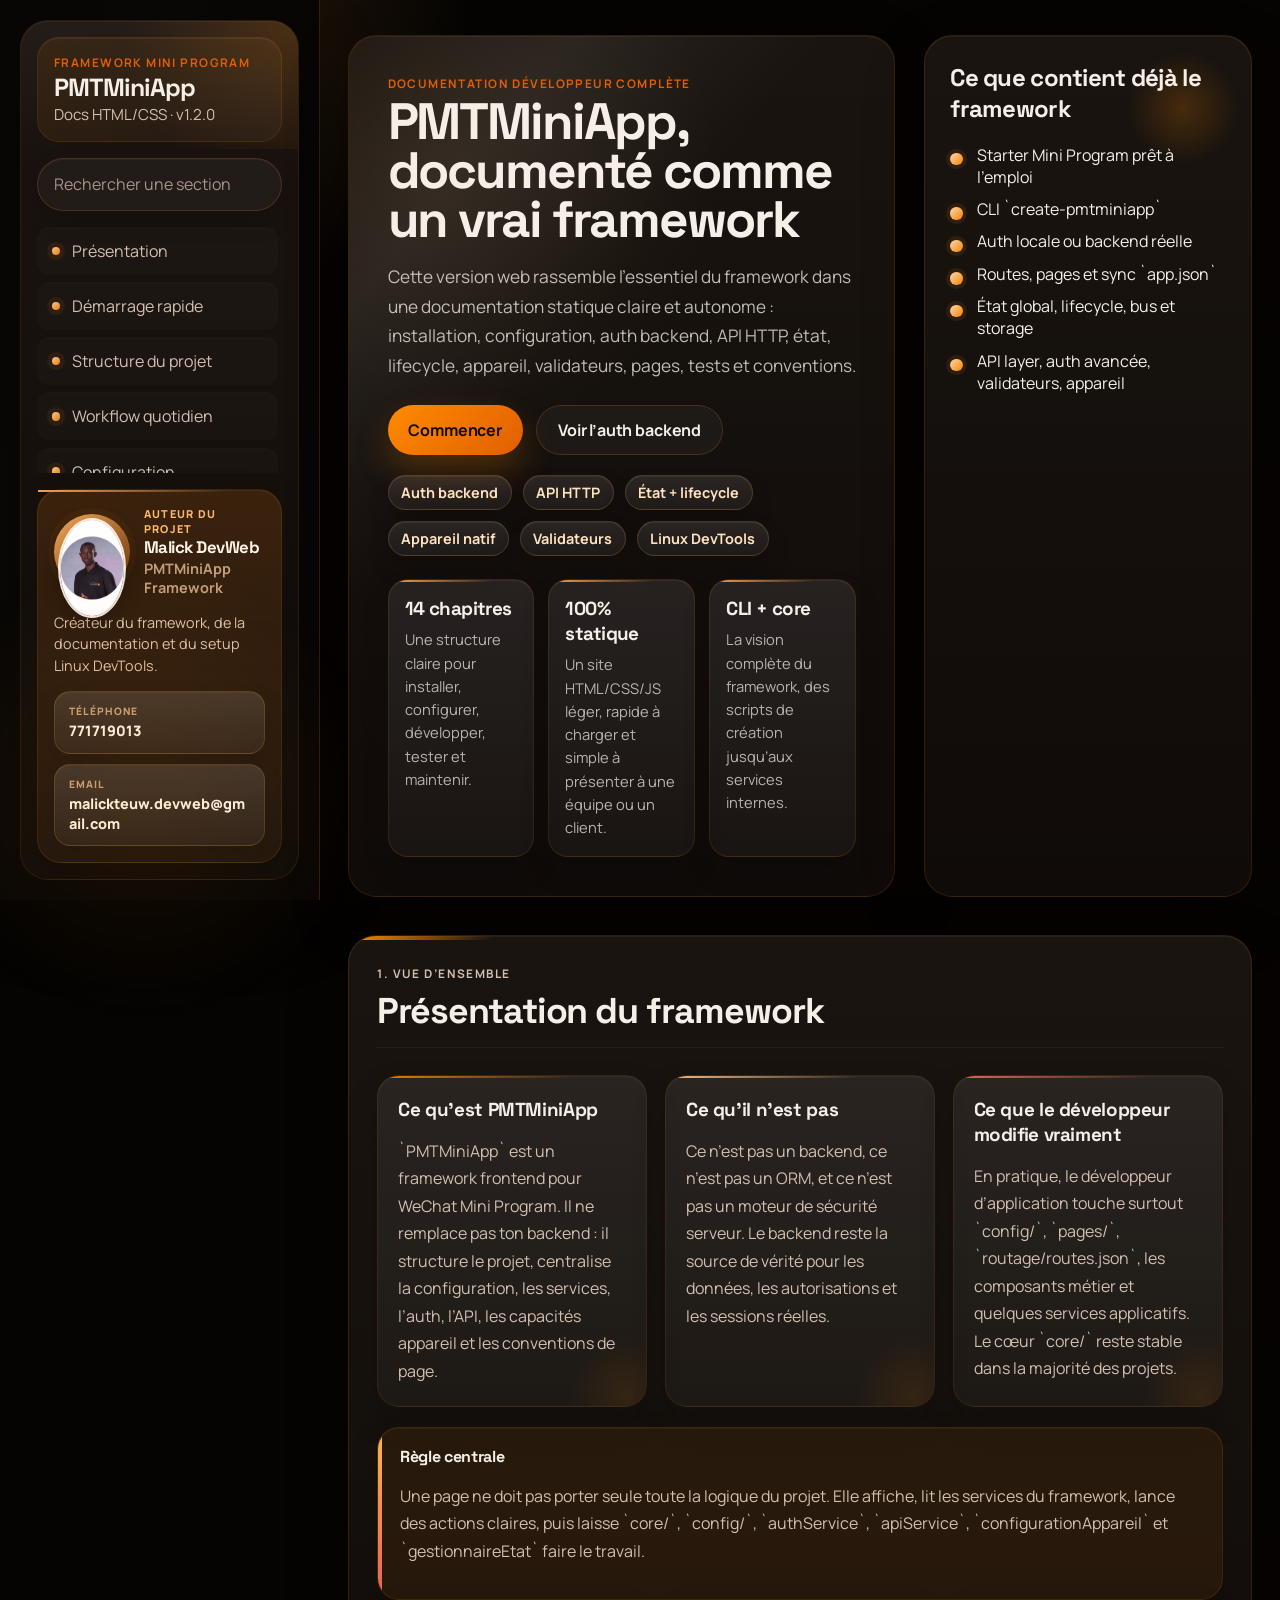
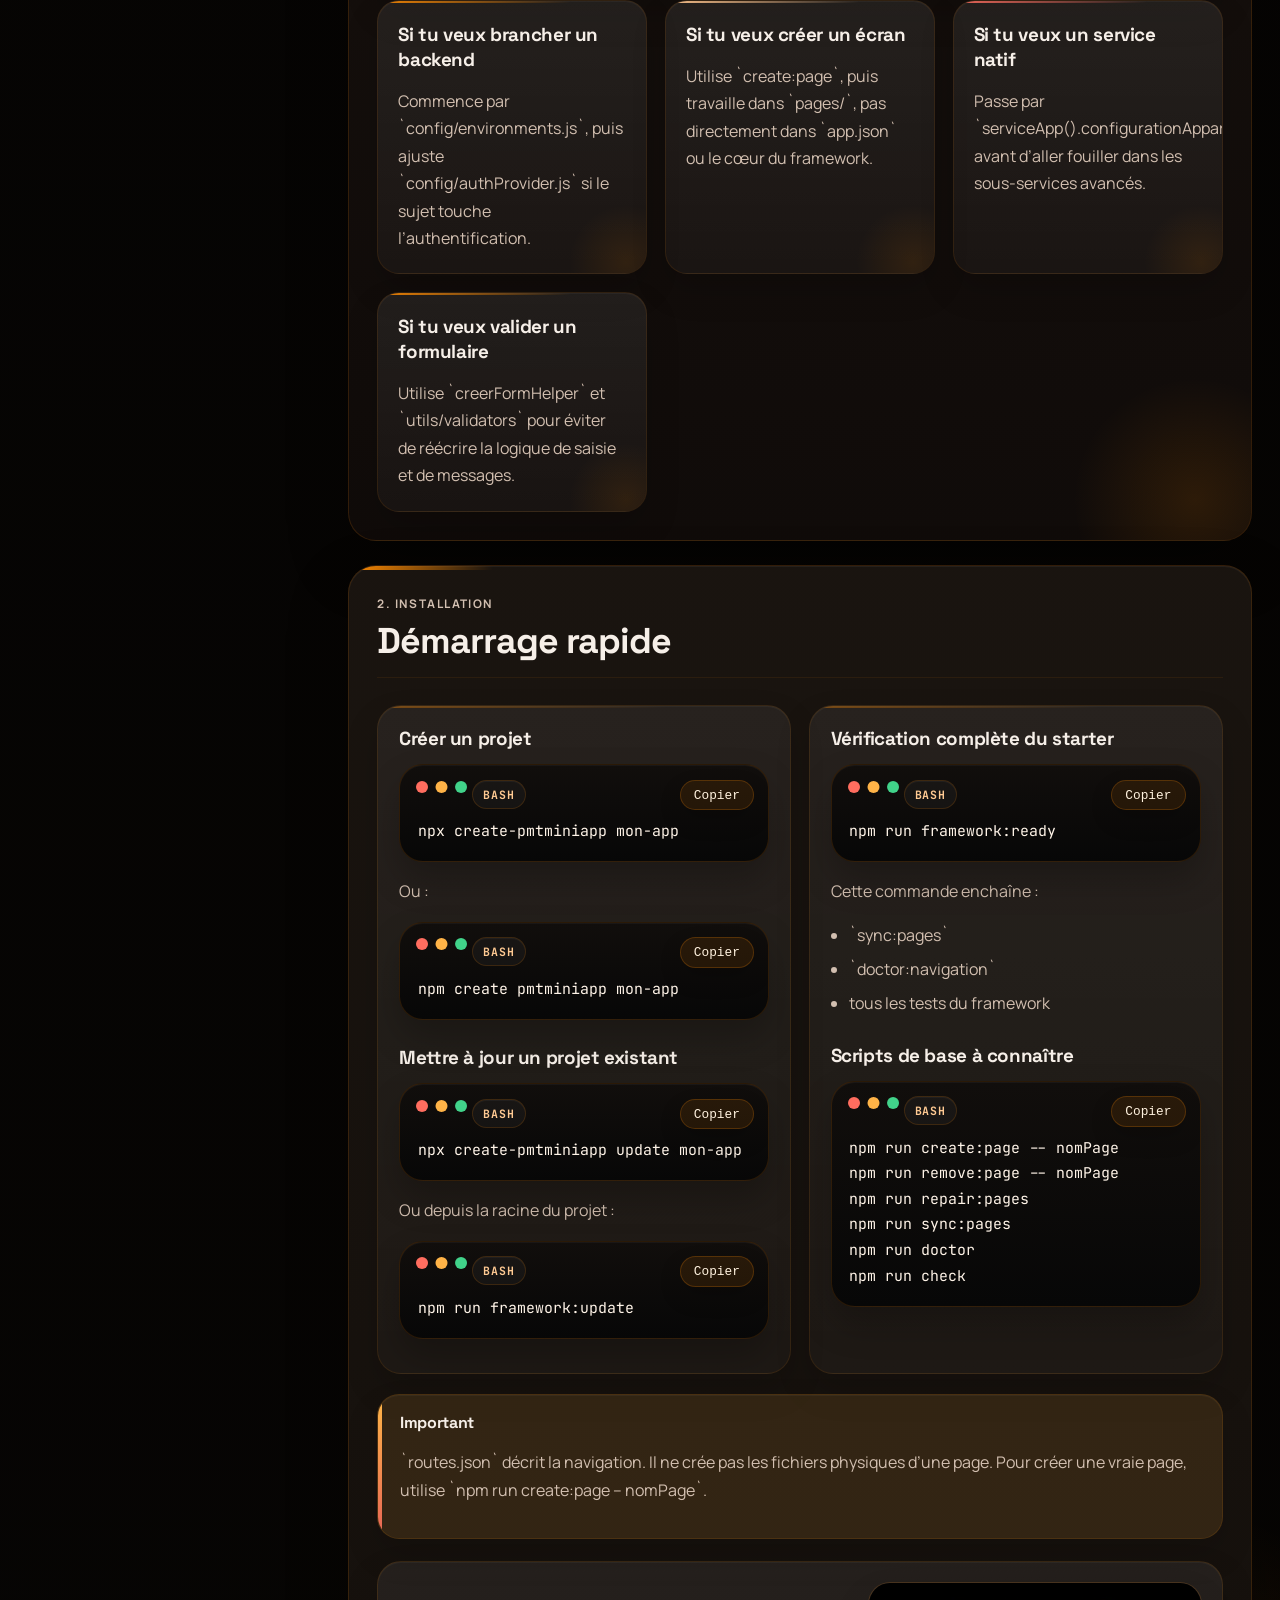
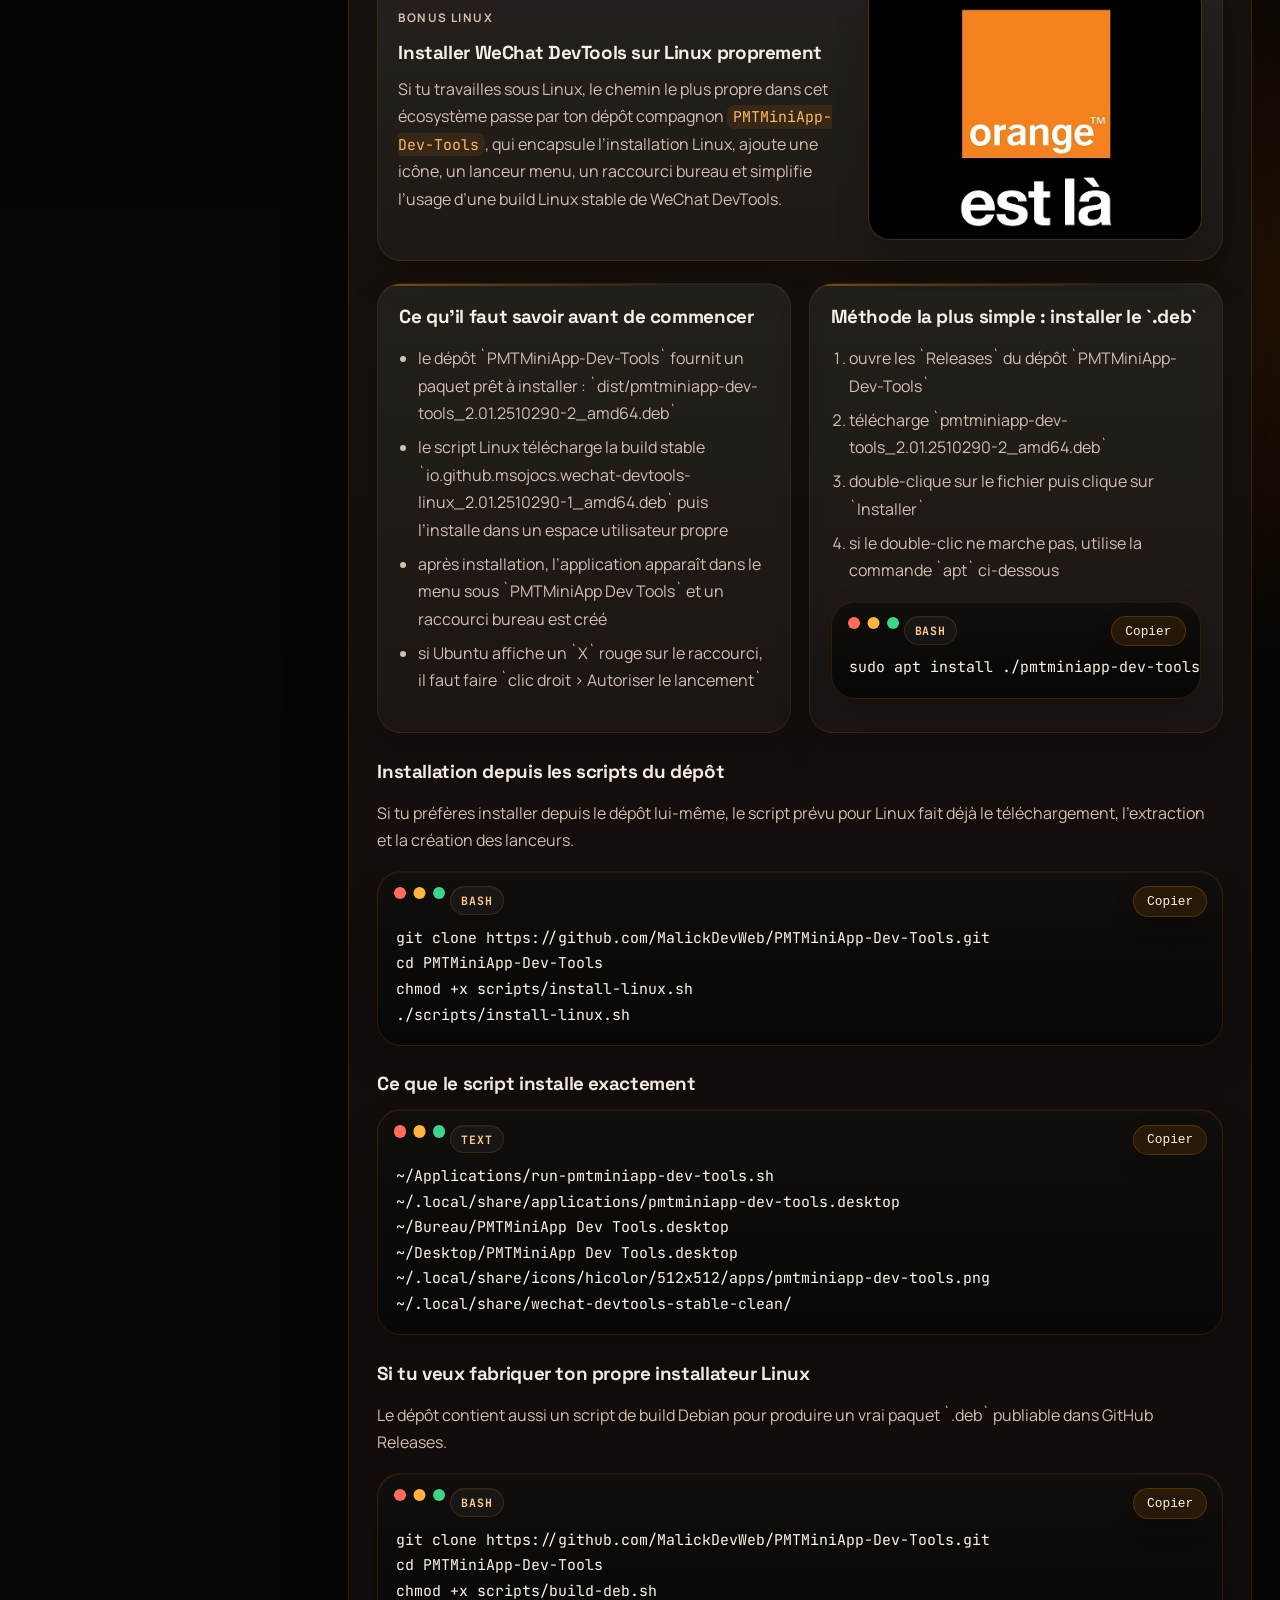
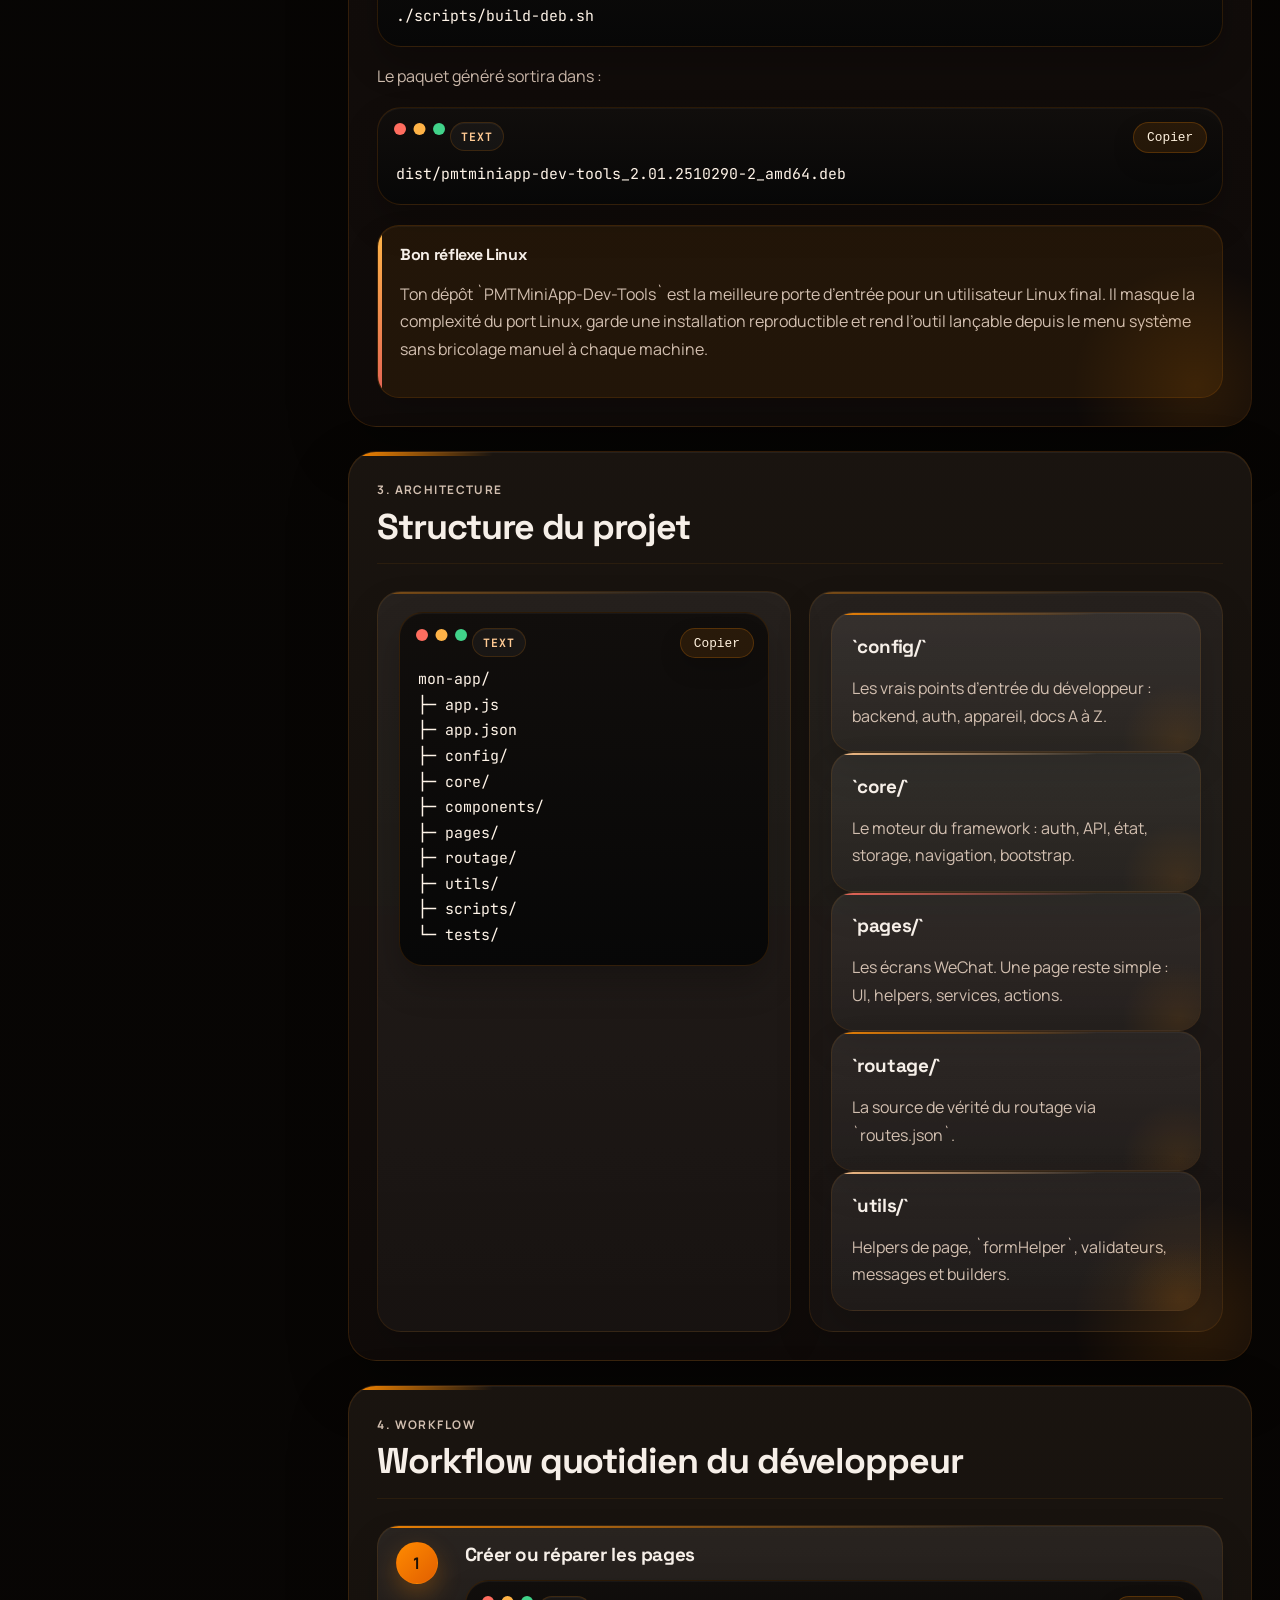
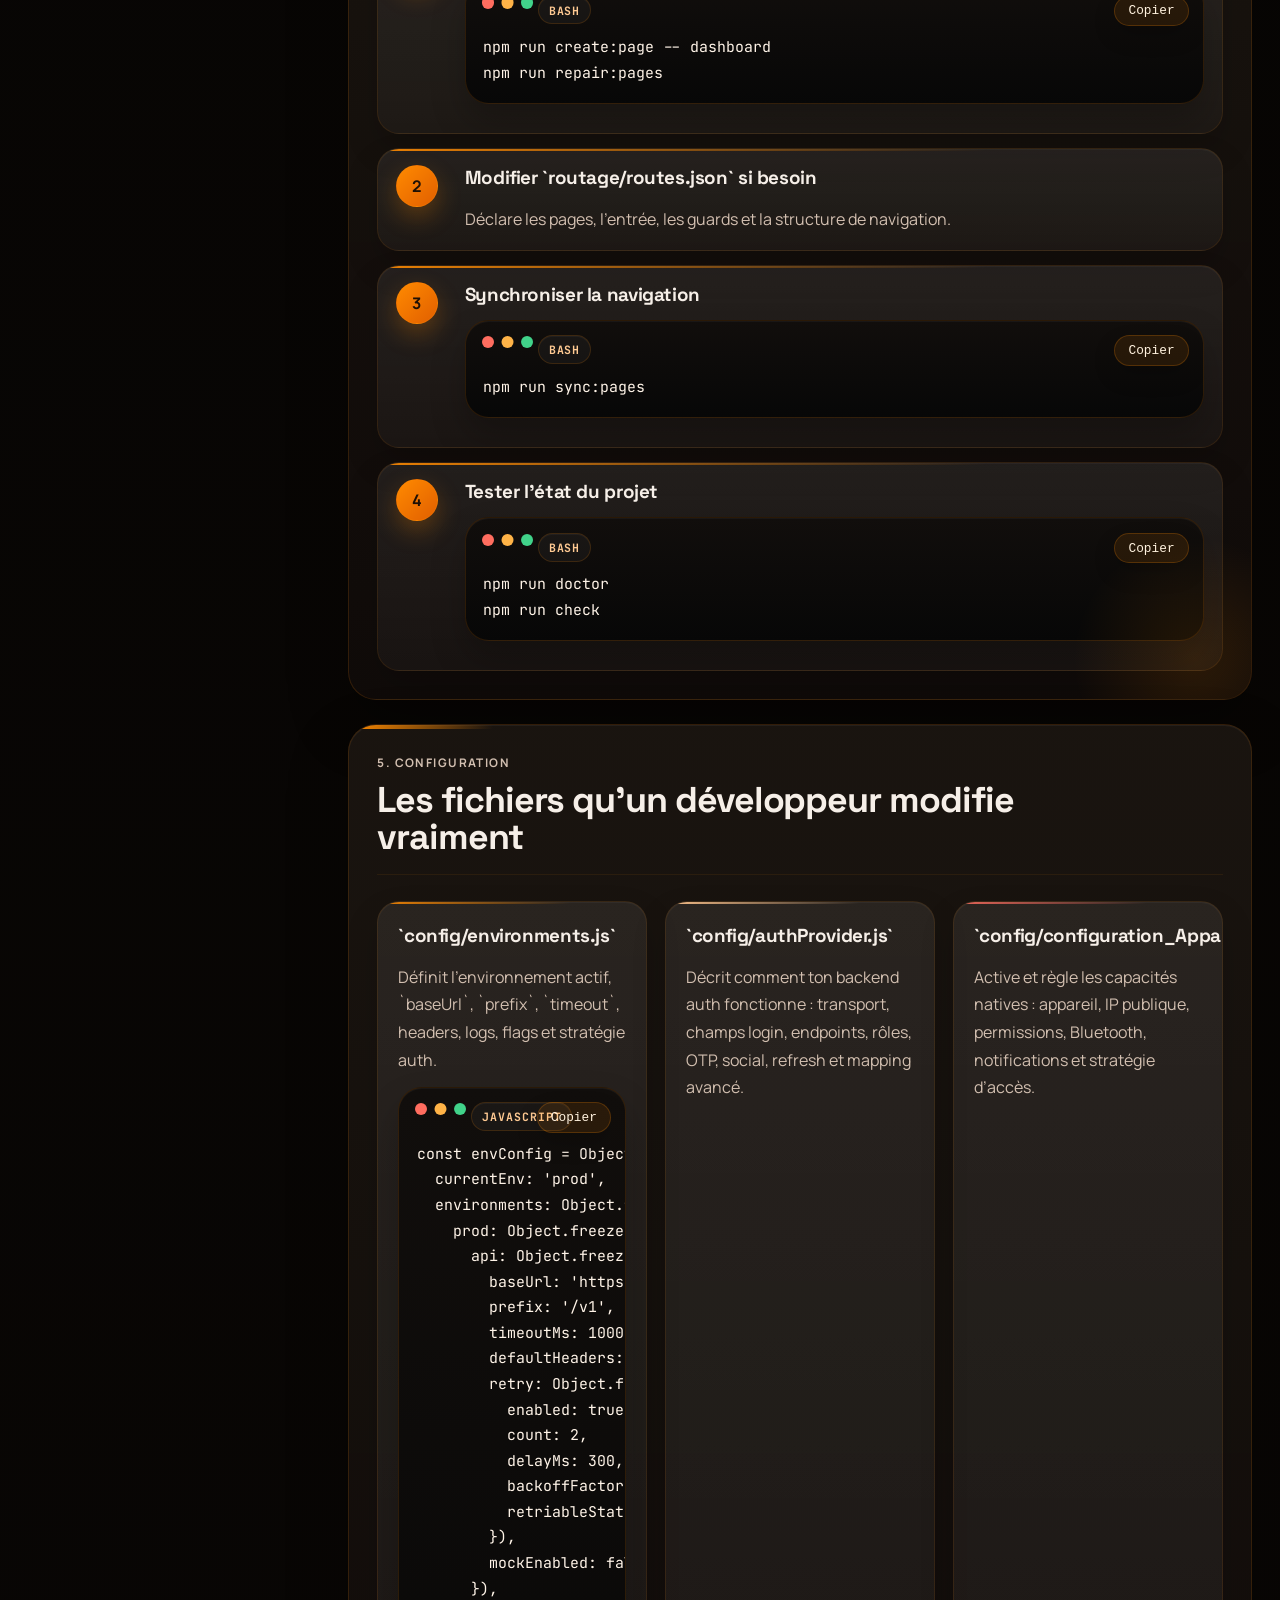
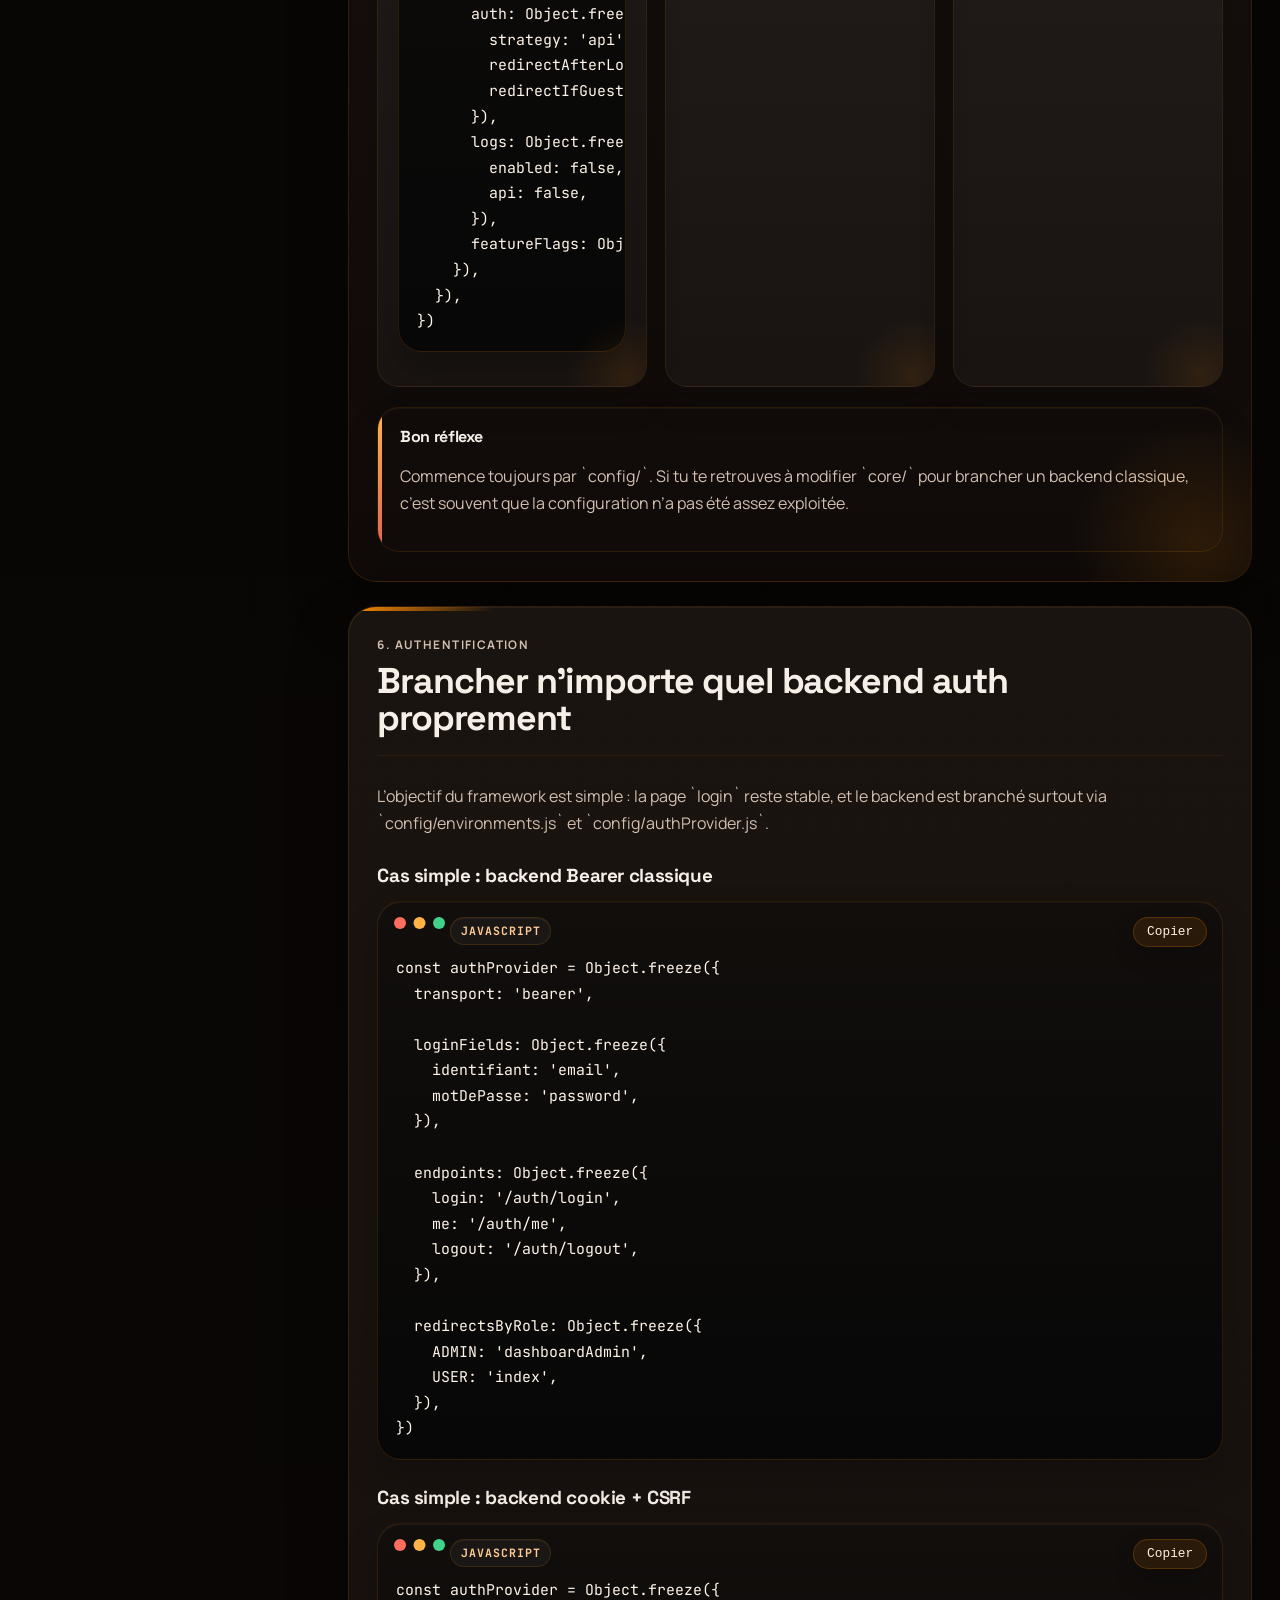
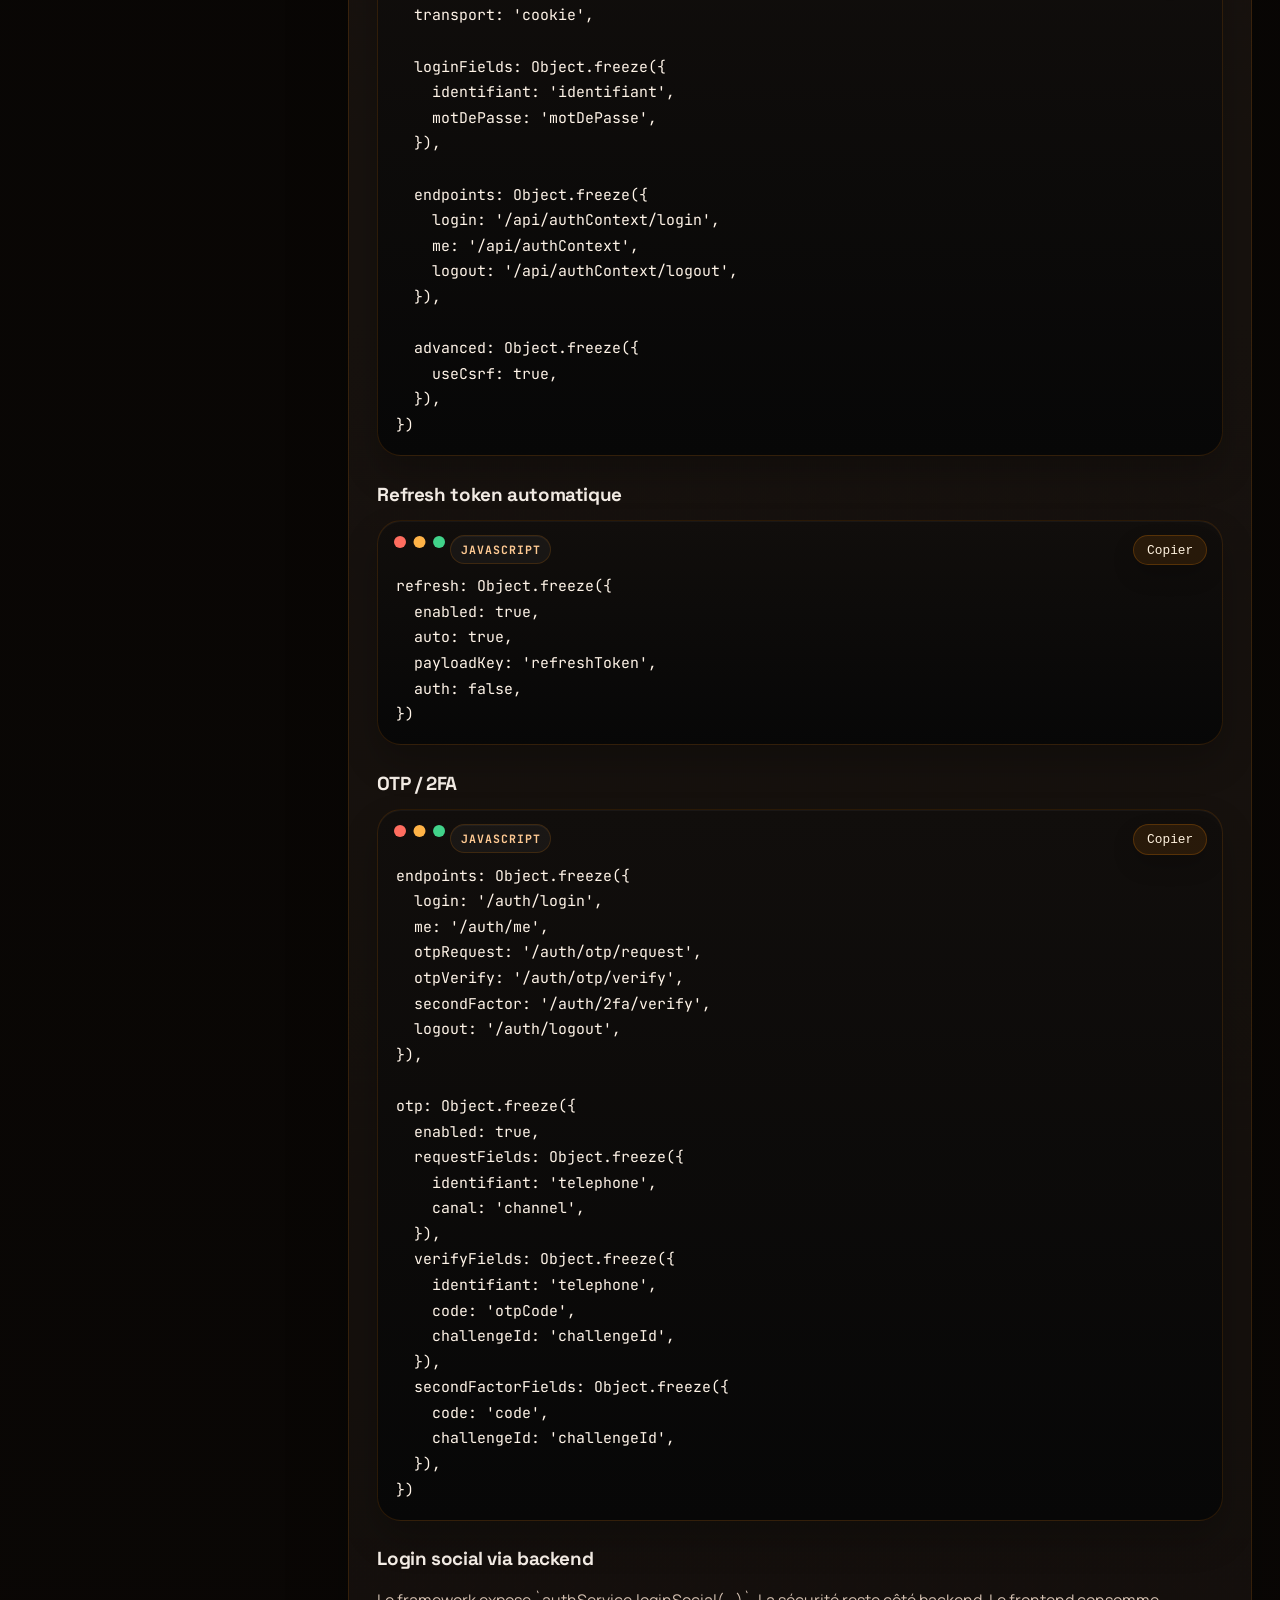
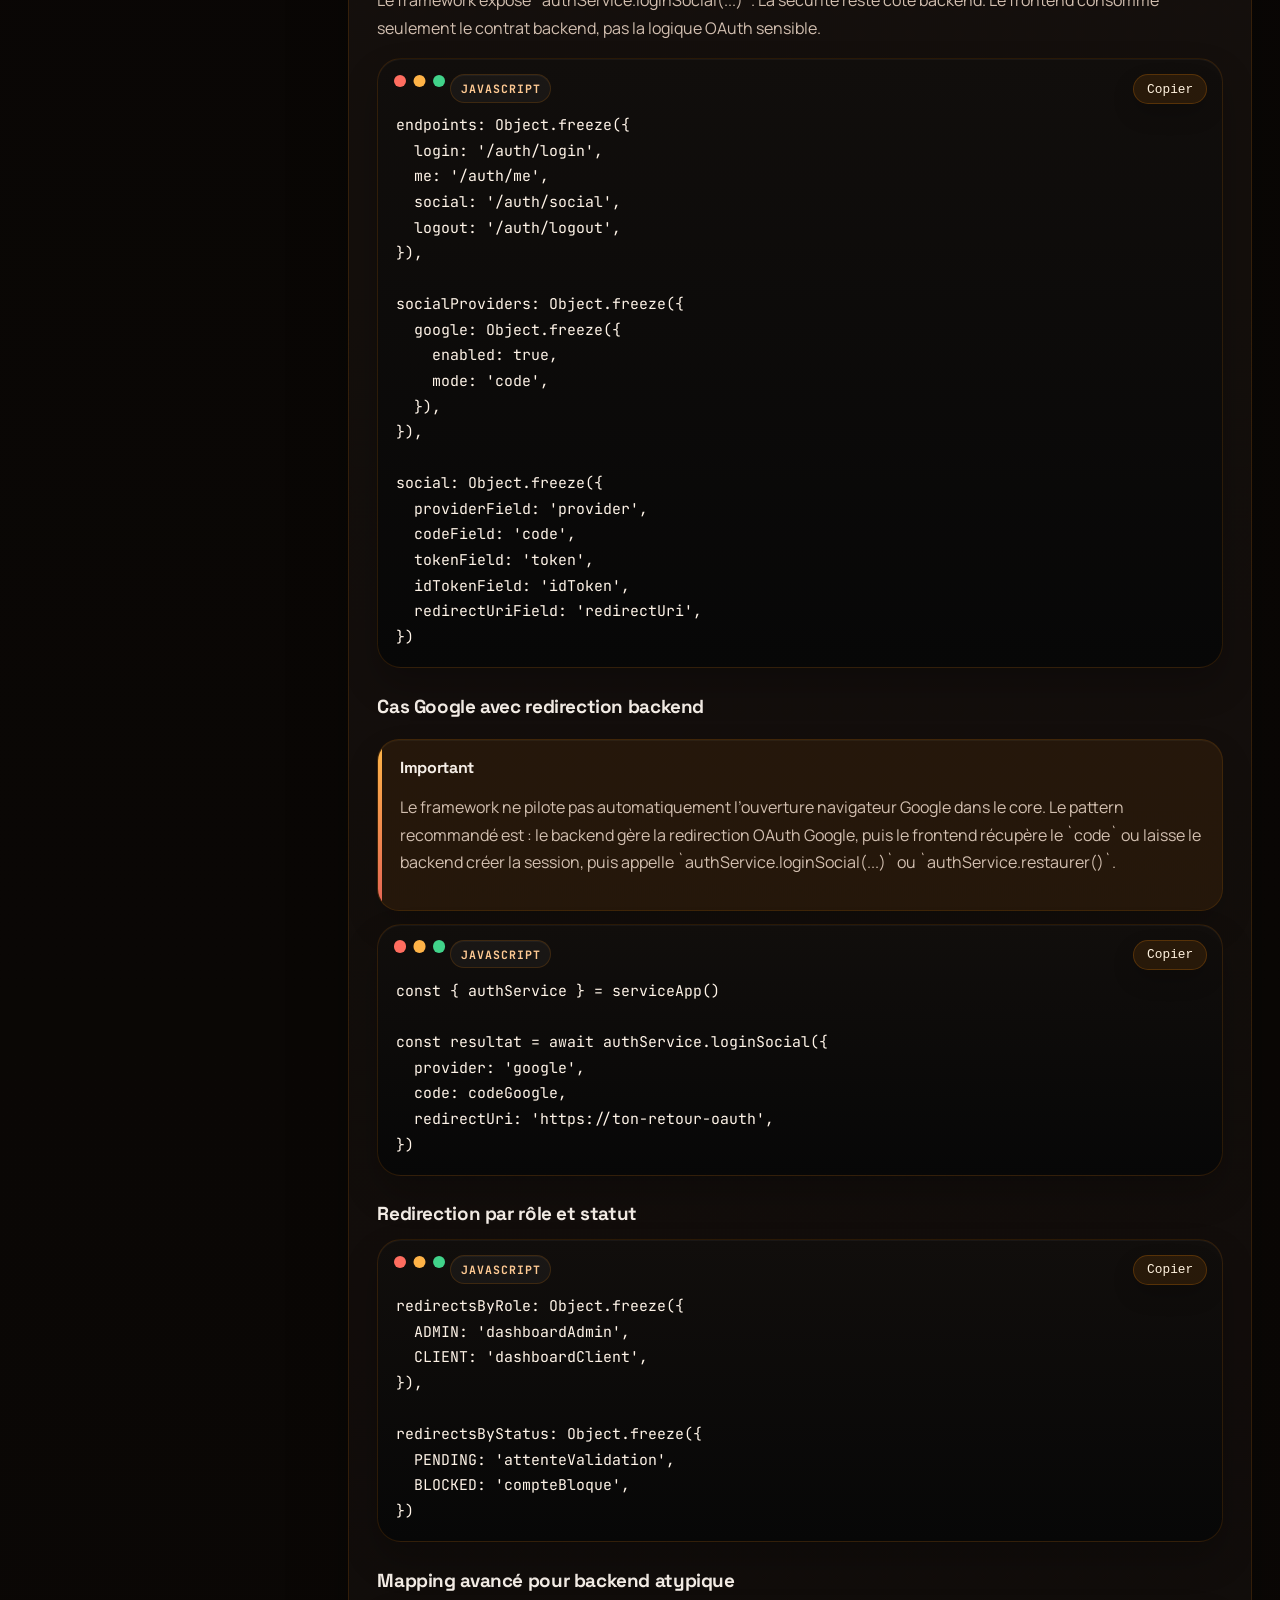
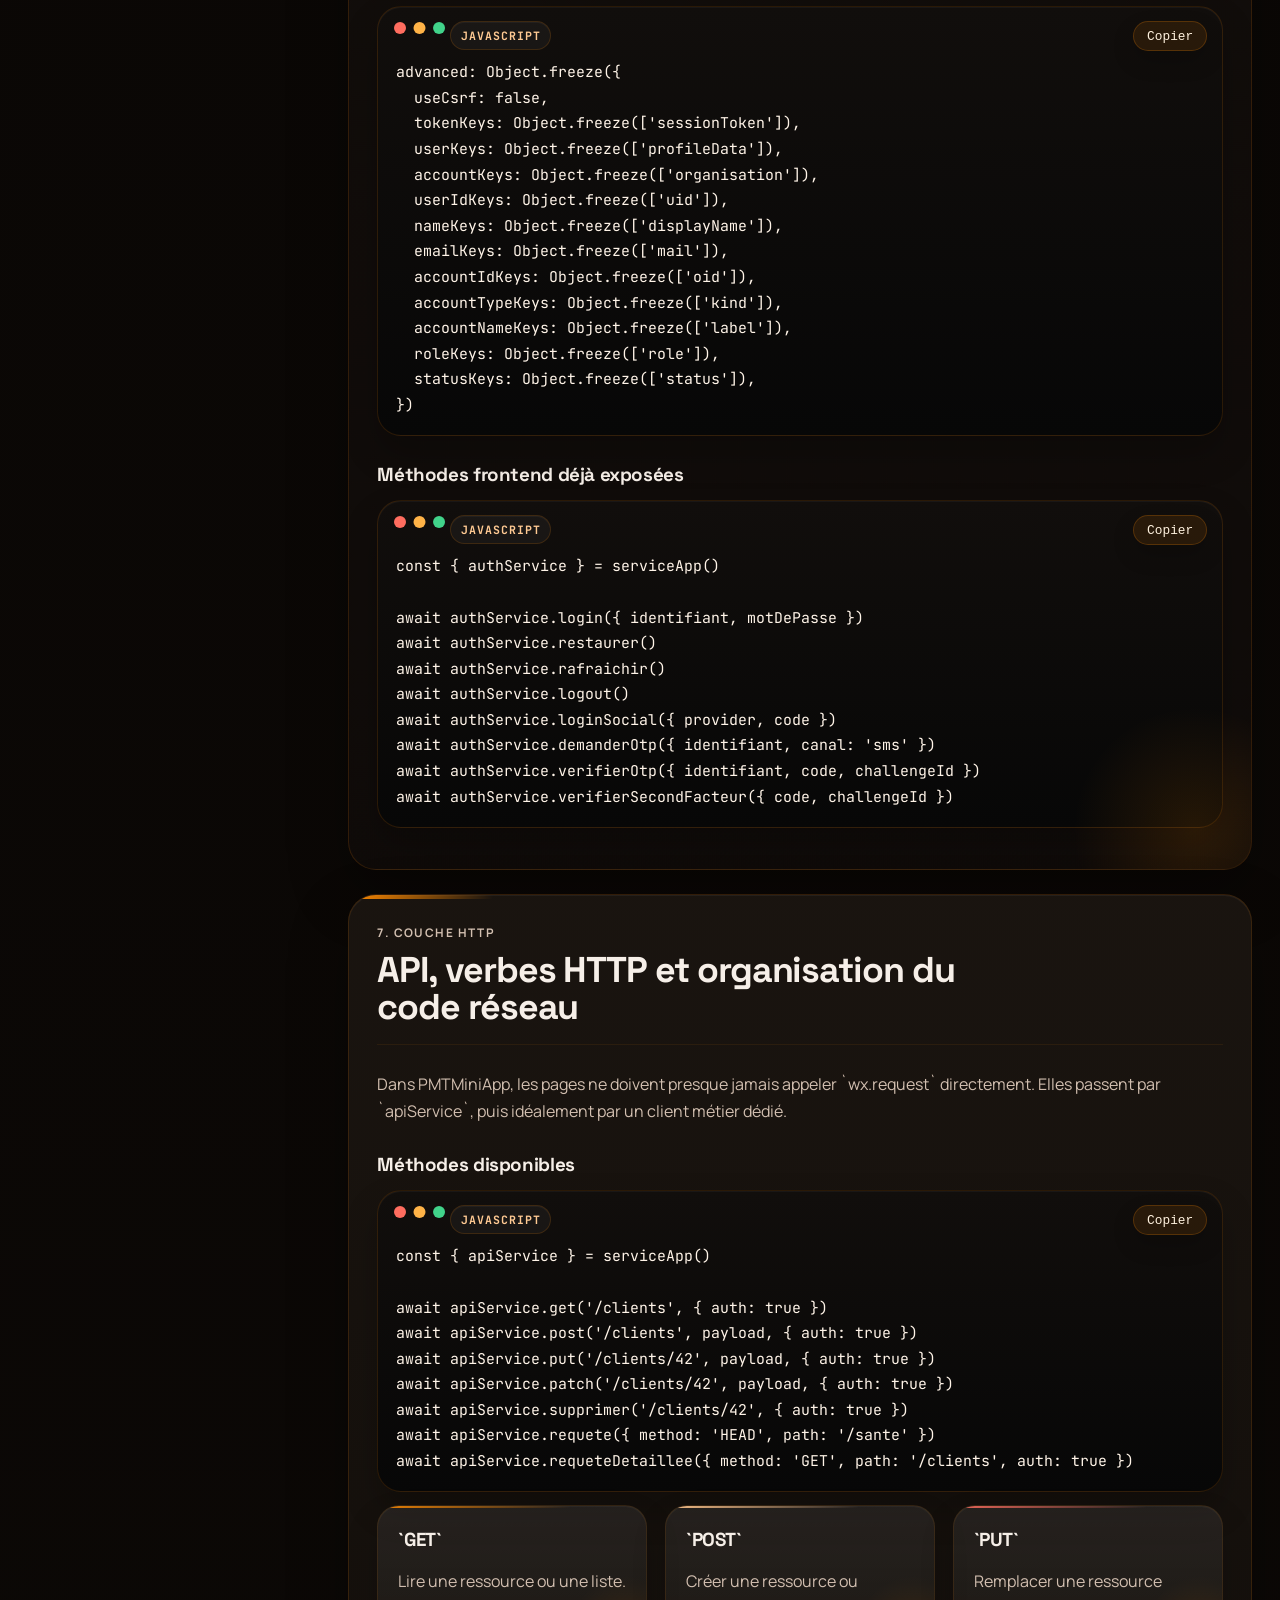
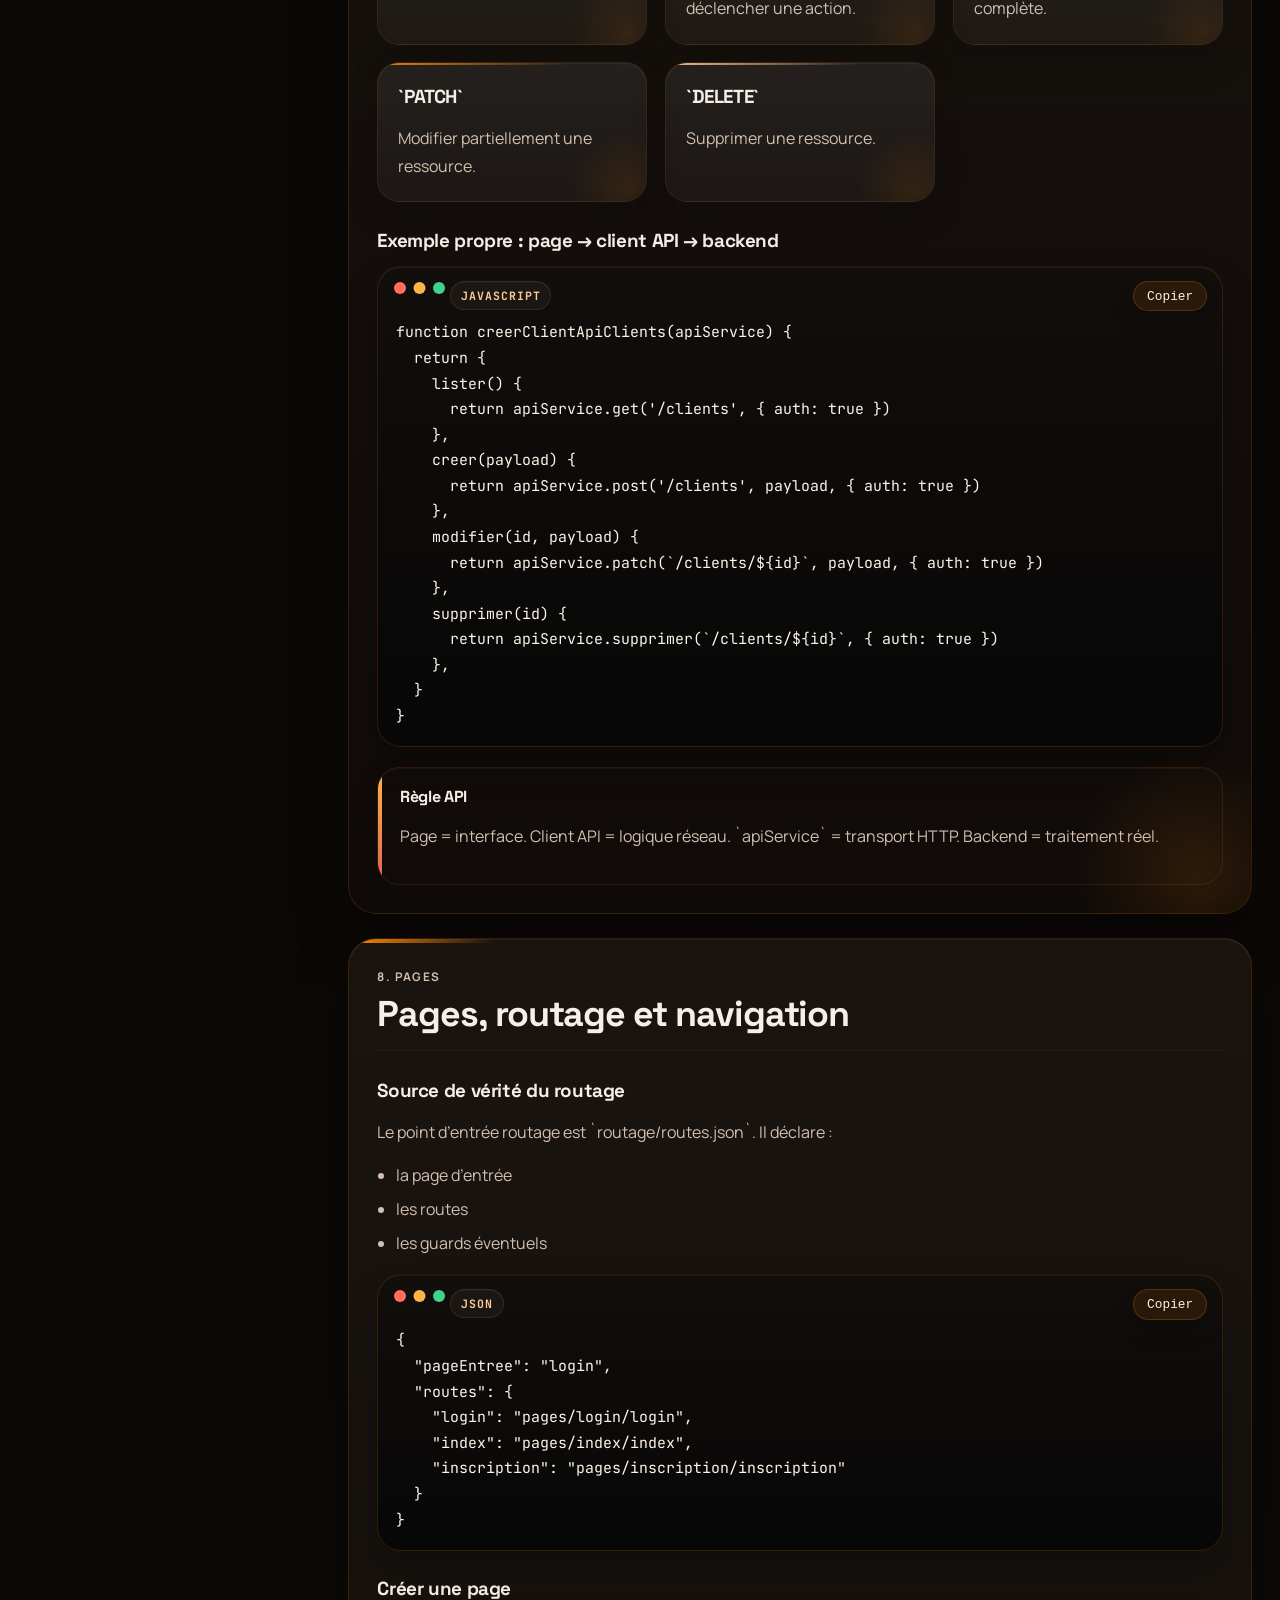
==== commit 4a2a5b2a: "Polish visual coherence and reveal flow" ====
--- a/index.html
+++ b/index.html
@@ -26,7 +26,7 @@
 
         <div class="sidebar__search">
           <label class="sr-only" for="docSearch">Rechercher dans la documentation</label>
-          <input id="docSearch" type="search" placeholder="Rechercher une section, une commande, un concept">
+          <input id="docSearch" type="search" placeholder="Rechercher une section">
         </div>
 
         <nav class="sidebar__nav" id="sidebarNav">
@@ -61,7 +61,7 @@
               <span class="profile-card__role">PMTMiniApp Framework</span>
             </div>
           </div>
-          <p class="profile-card__bio">Documentation, installation Linux DevTools et présentation claire du framework.</p>
+          <p class="profile-card__bio">Créateur du framework, de la documentation et du setup Linux DevTools.</p>
           <div class="profile-card__contacts">
             <a class="profile-card__link" href="tel:771719013">
               <span class="profile-card__label">Téléphone</span>
--- a/assets/site.css
+++ b/assets/site.css
@@ -1414,6 +1414,8 @@
 }
 
 .reveal-target {
+  opacity: 1;
+  transform: none;
   transition:
     transform 0.62s cubic-bezier(0.22, 1, 0.36, 1),
     opacity 0.62s ease,
@@ -1421,7 +1423,7 @@
     border-color 0.24s ease;
 }
 
-.has-motion .reveal-target {
+.has-motion.animate-ready .reveal-target {
   opacity: 0;
   transform: translateY(22px) scale(0.985);
 }
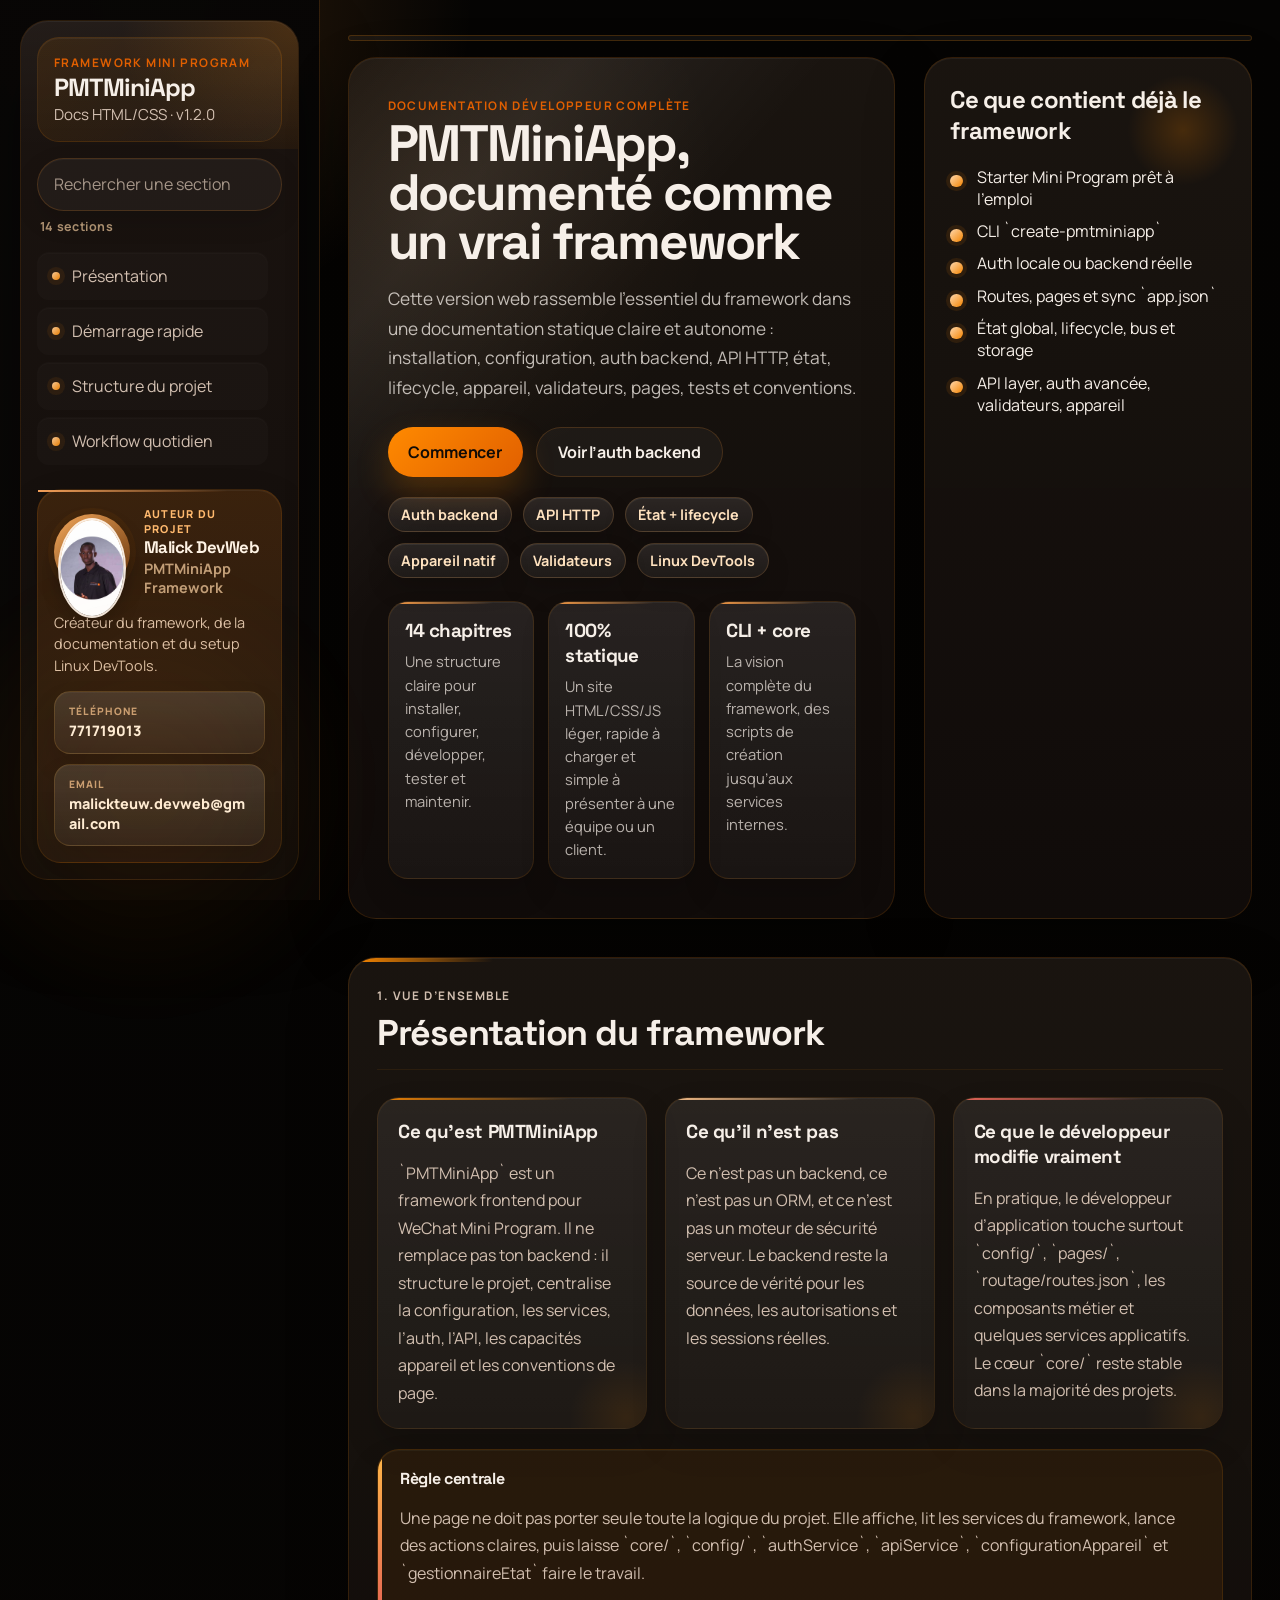
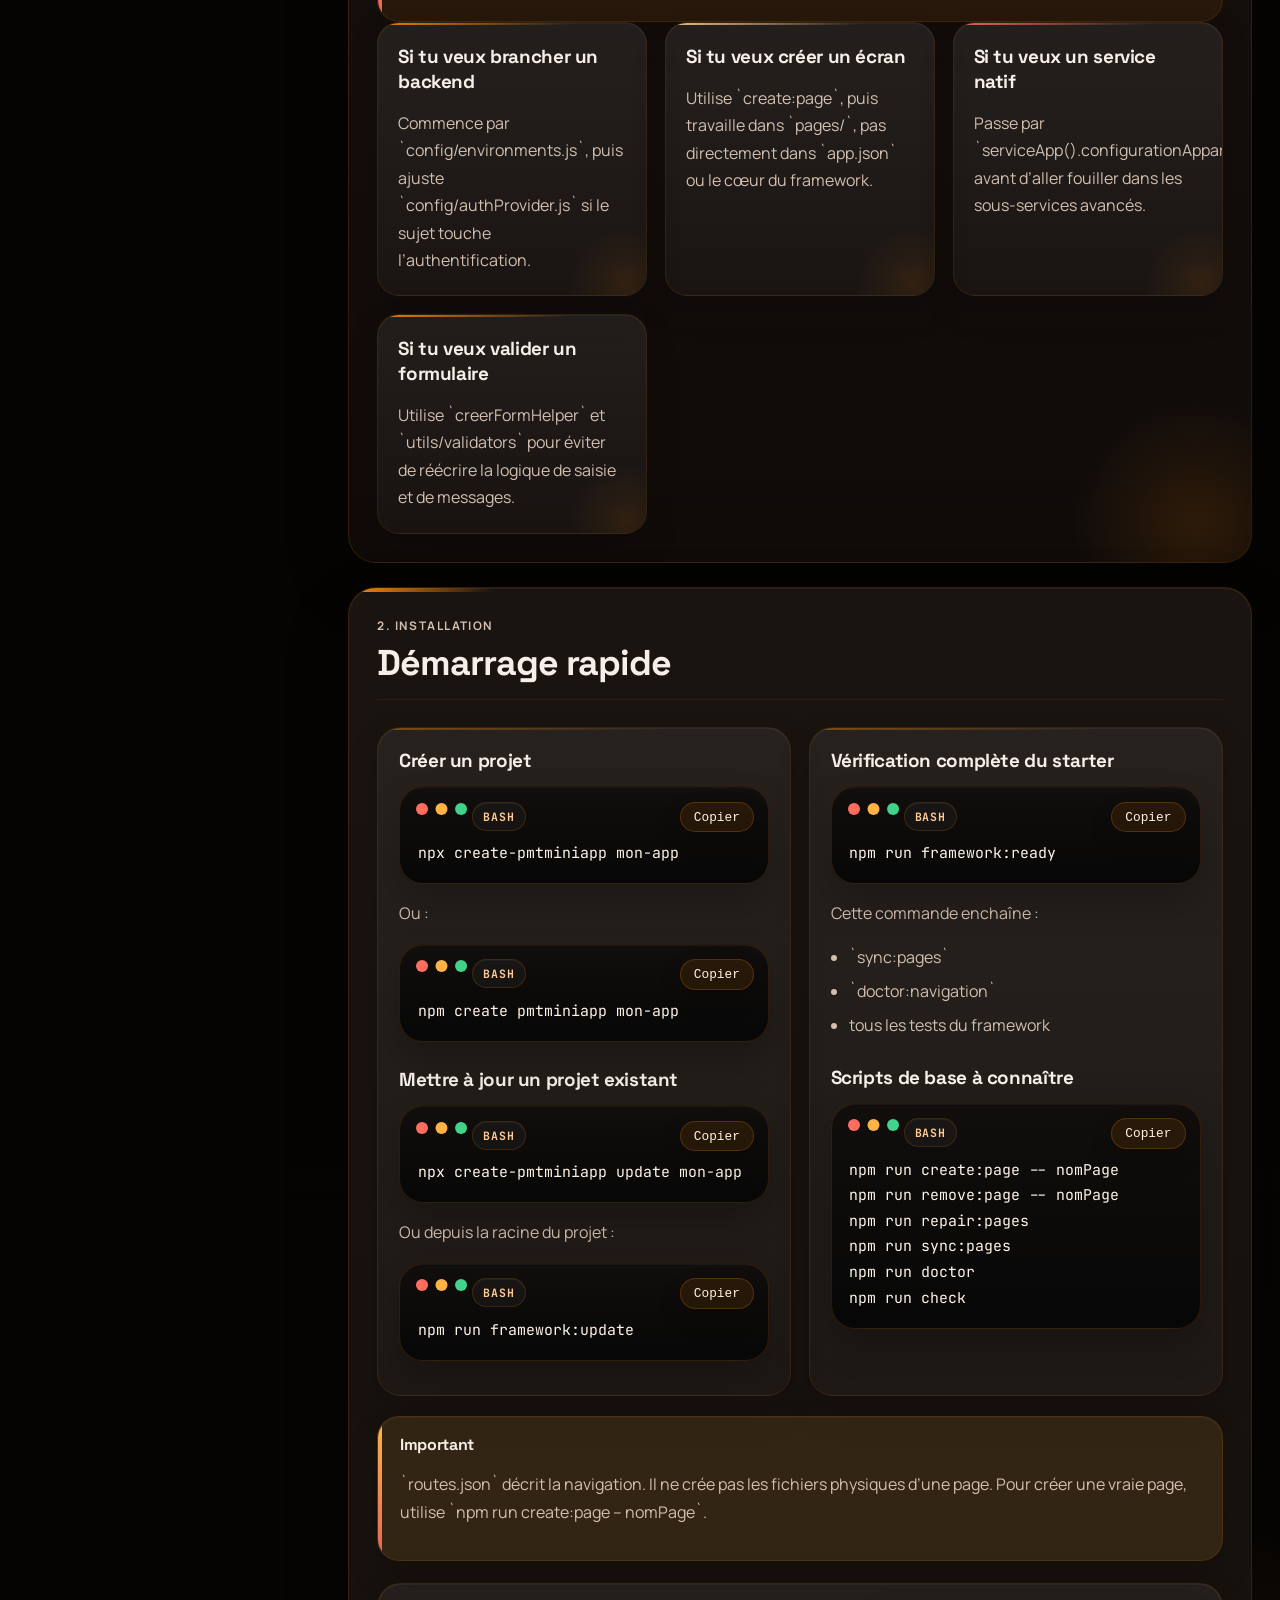
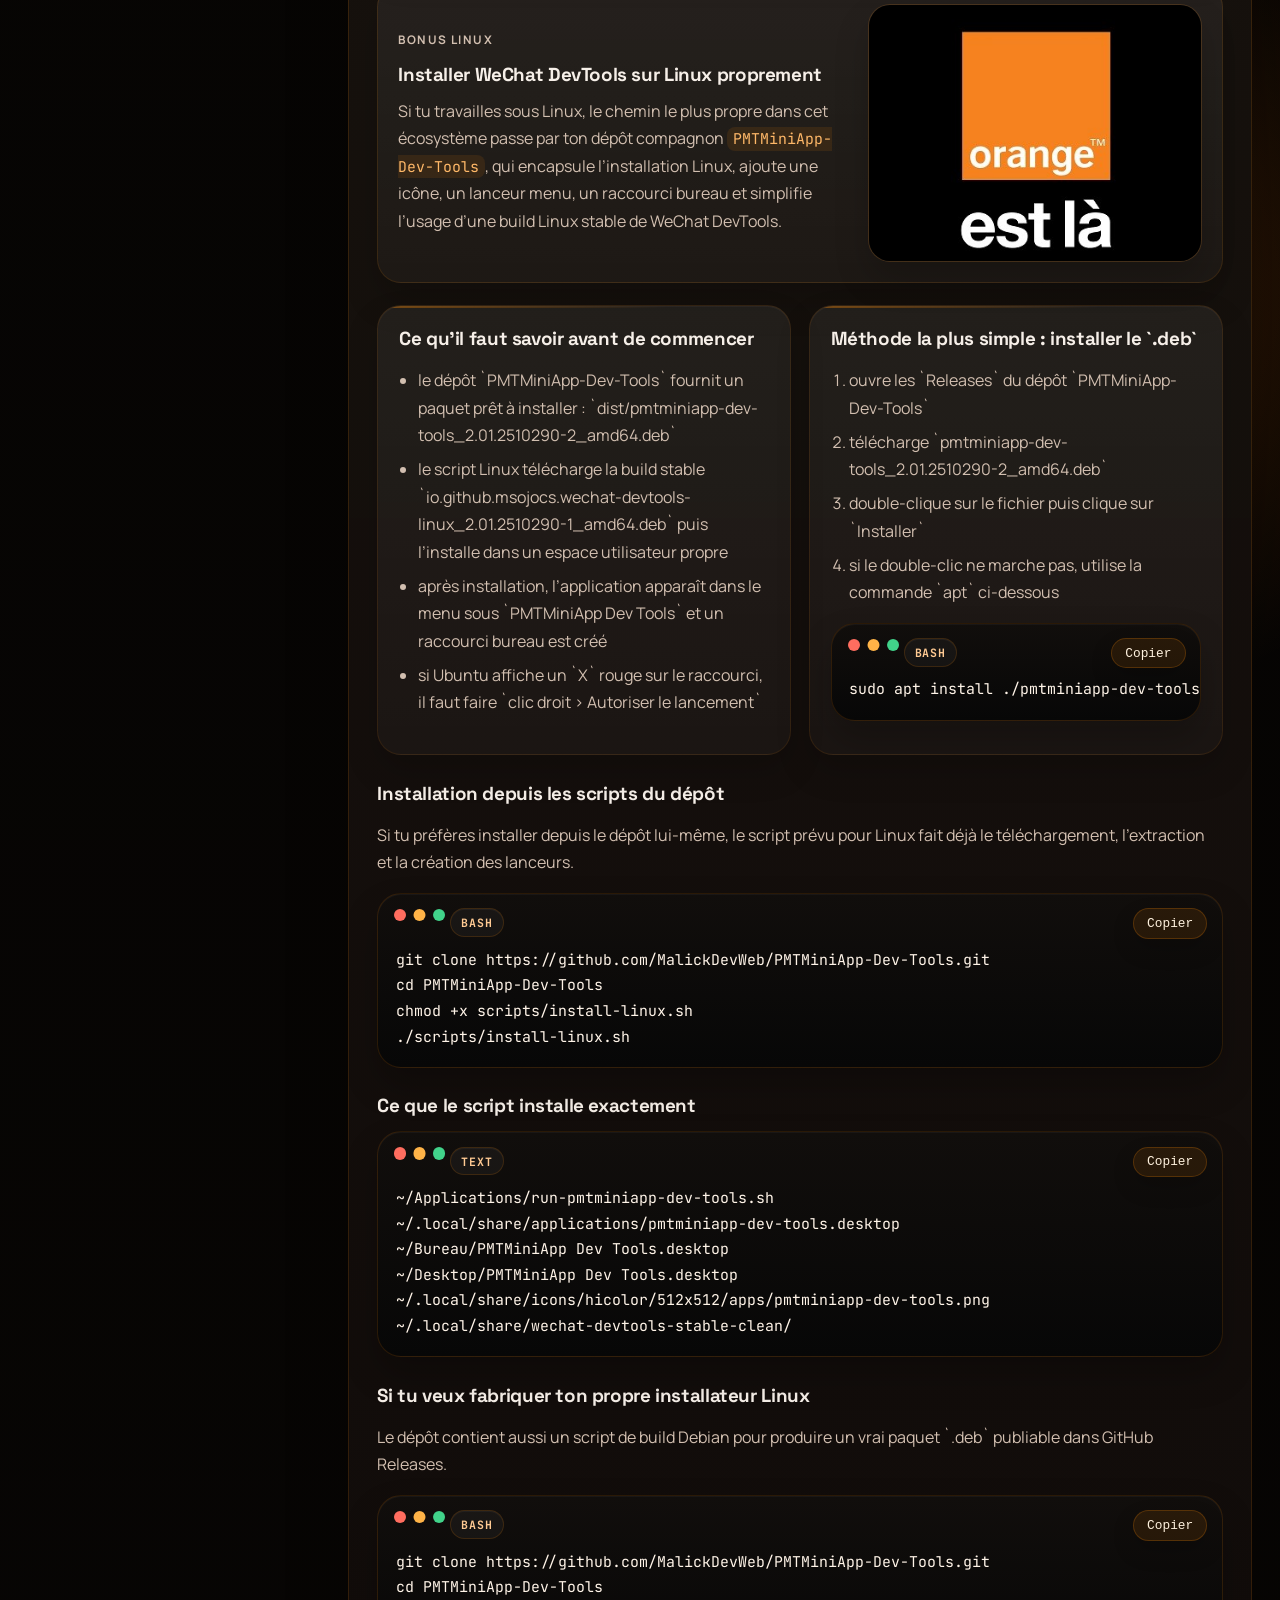
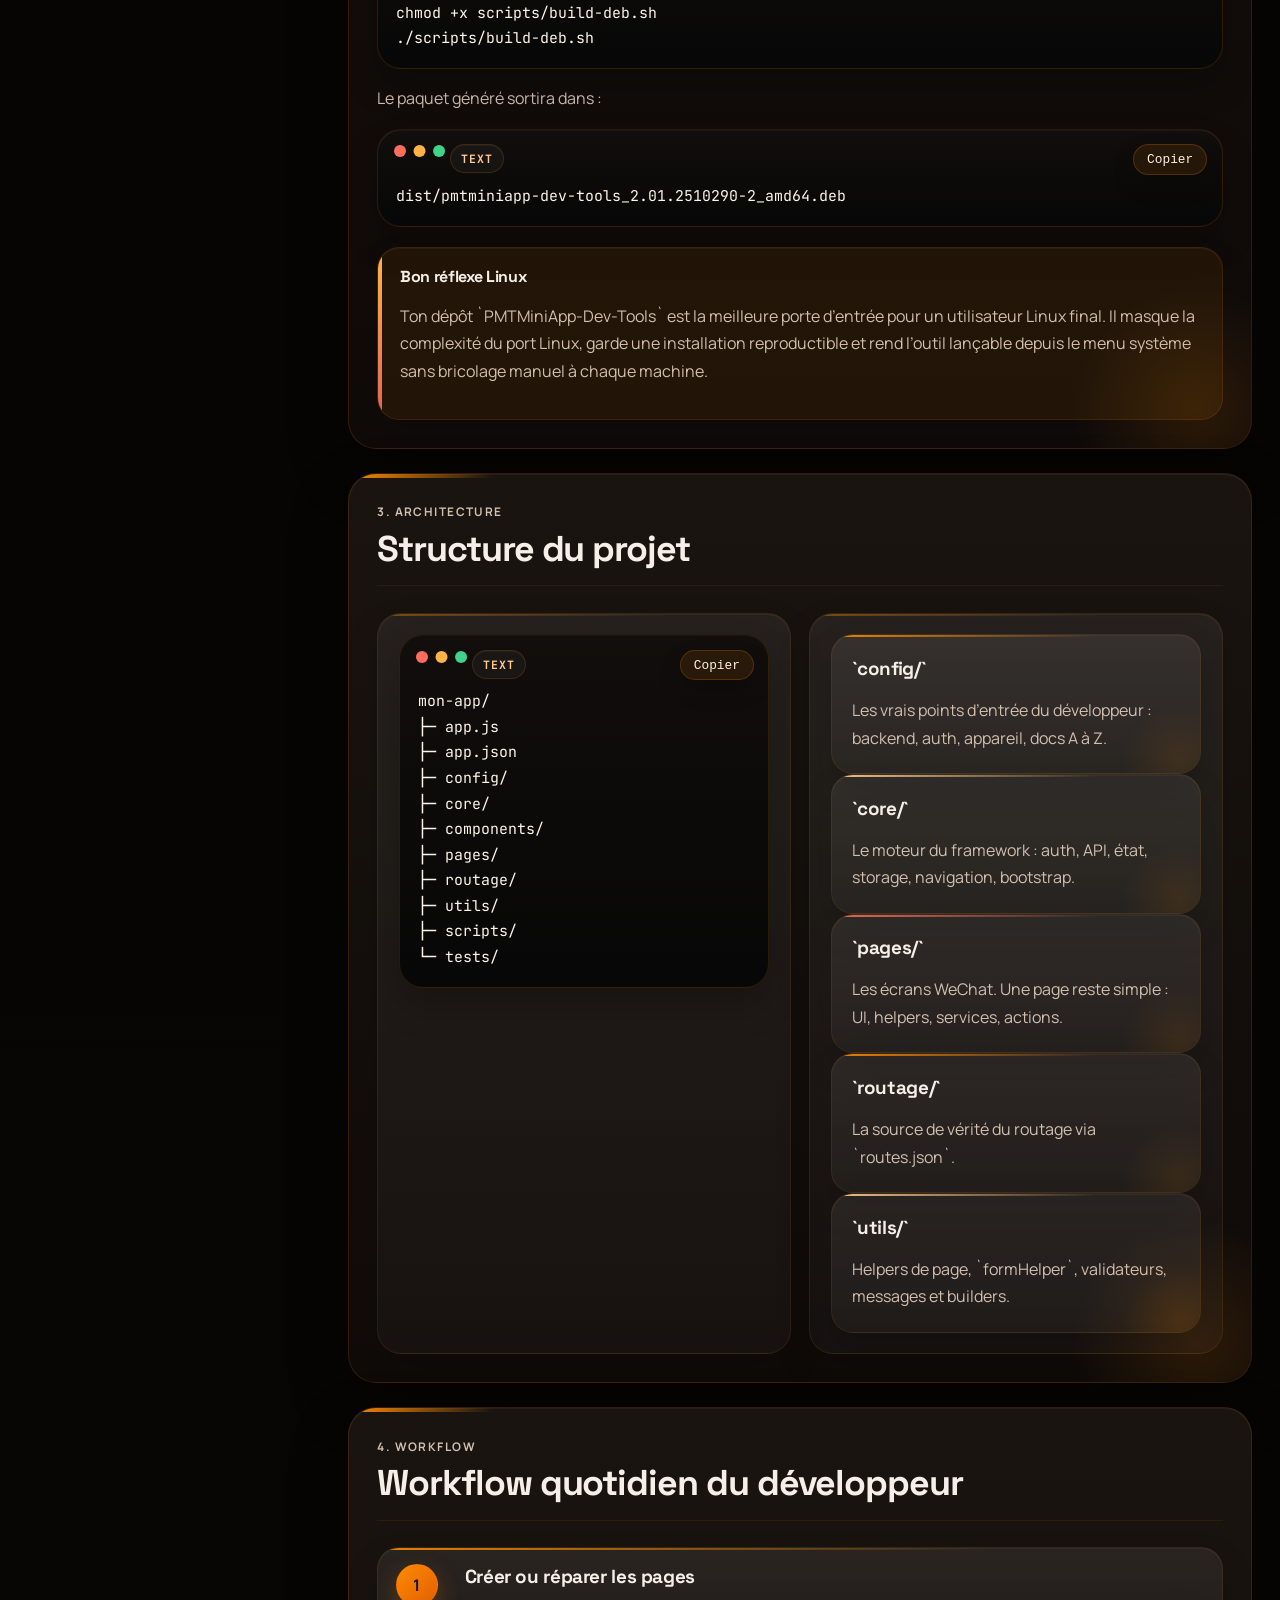
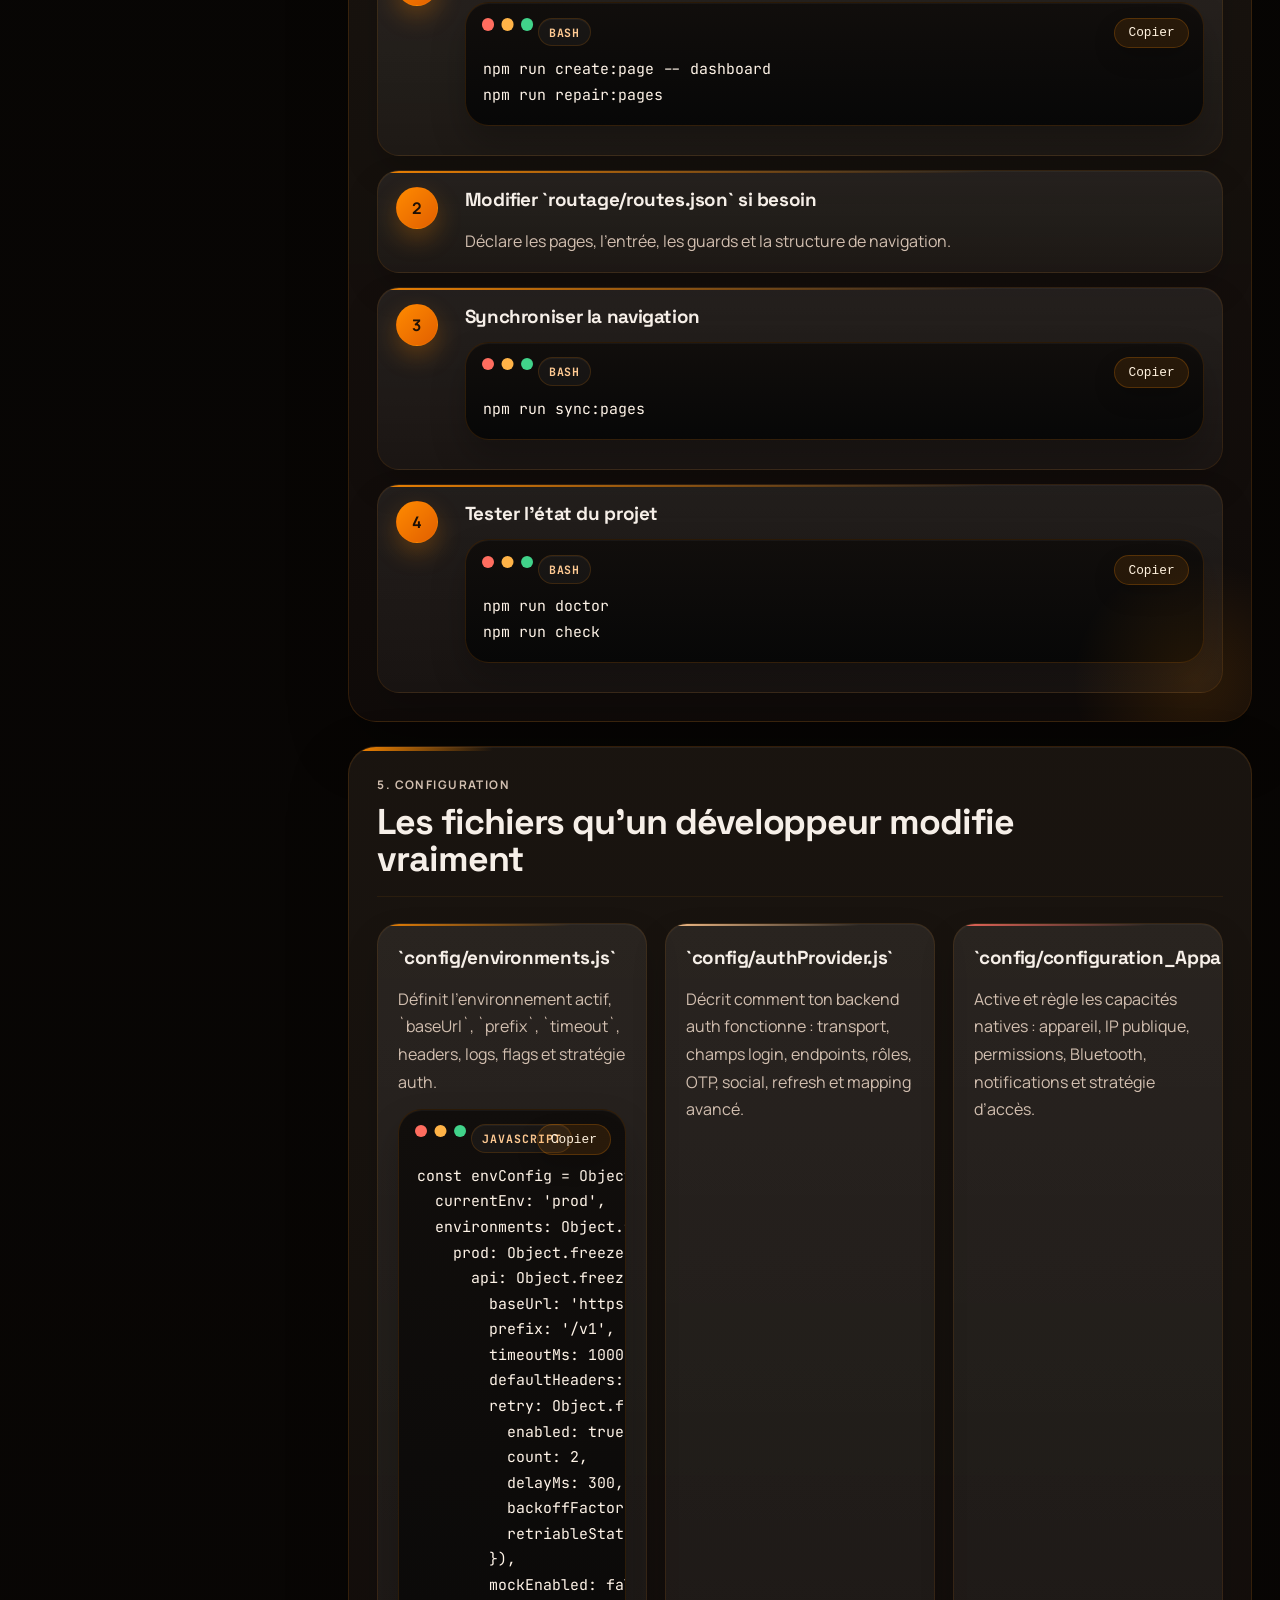
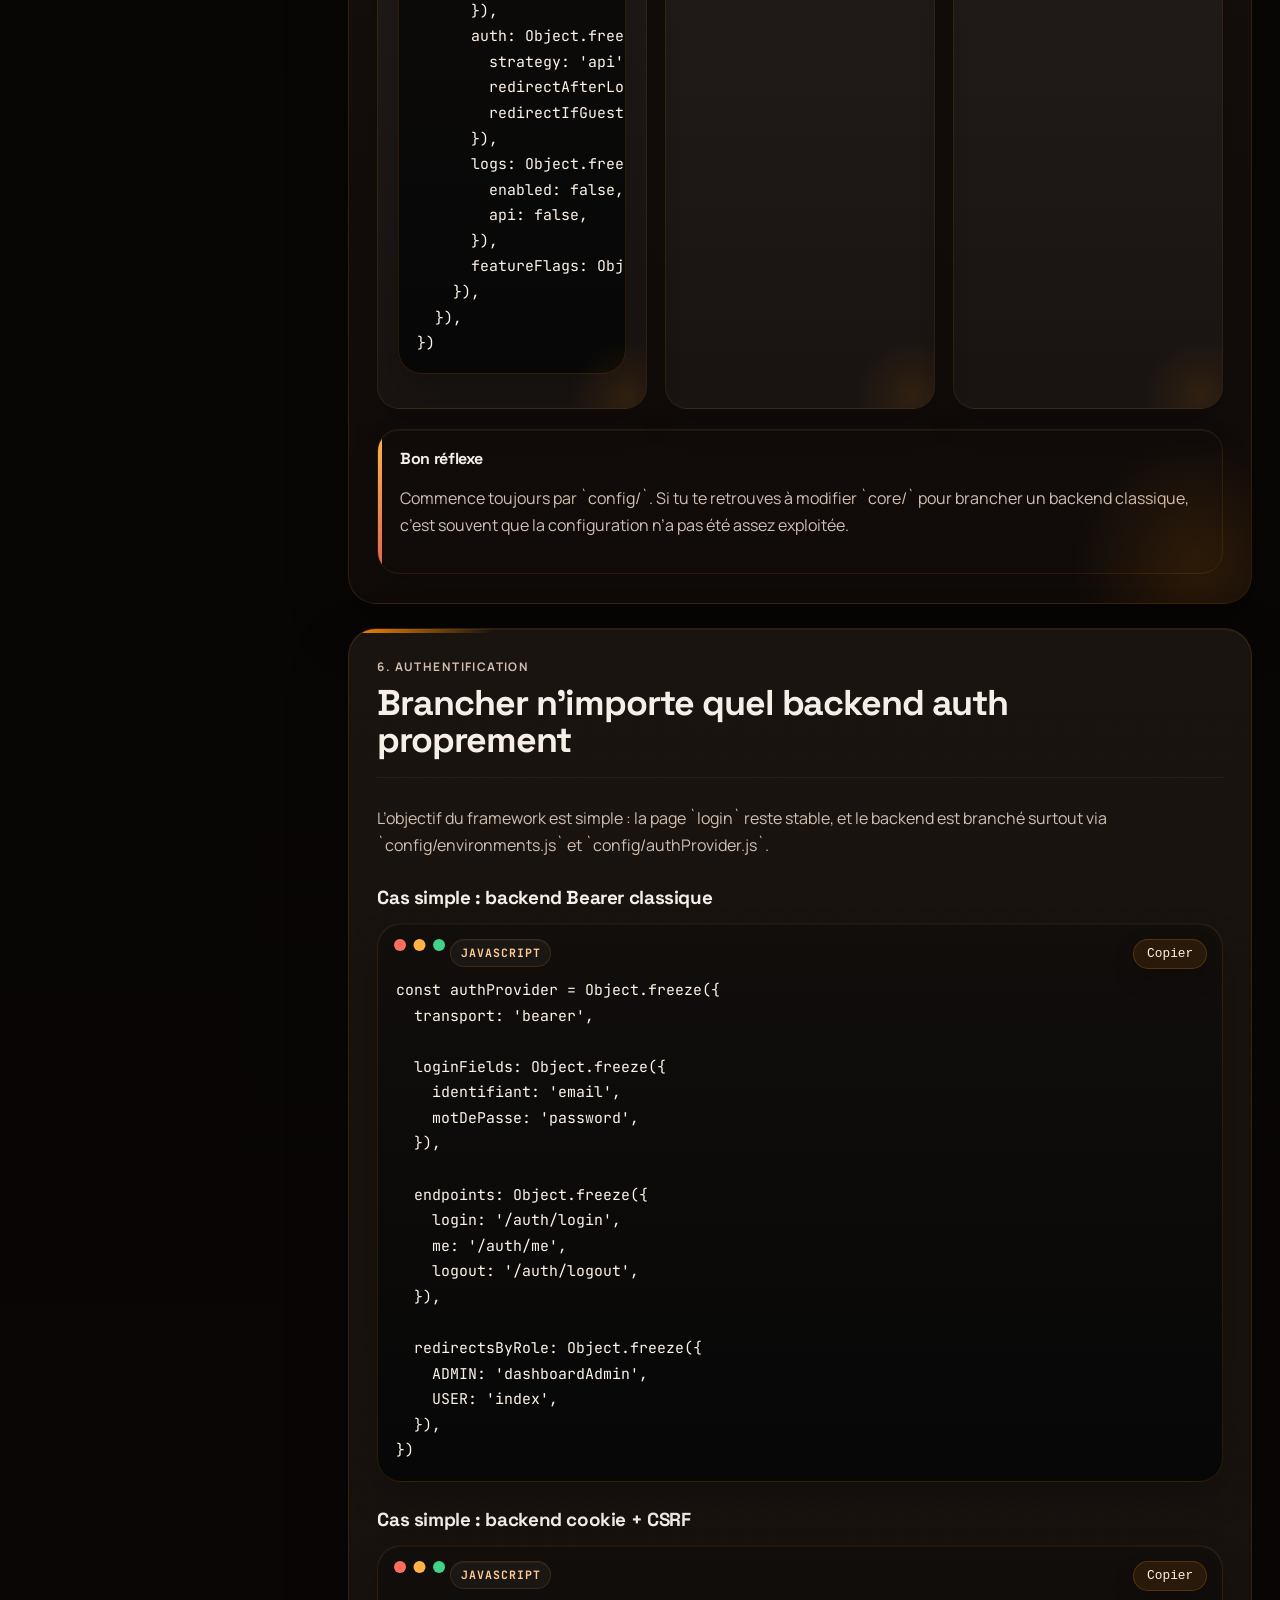
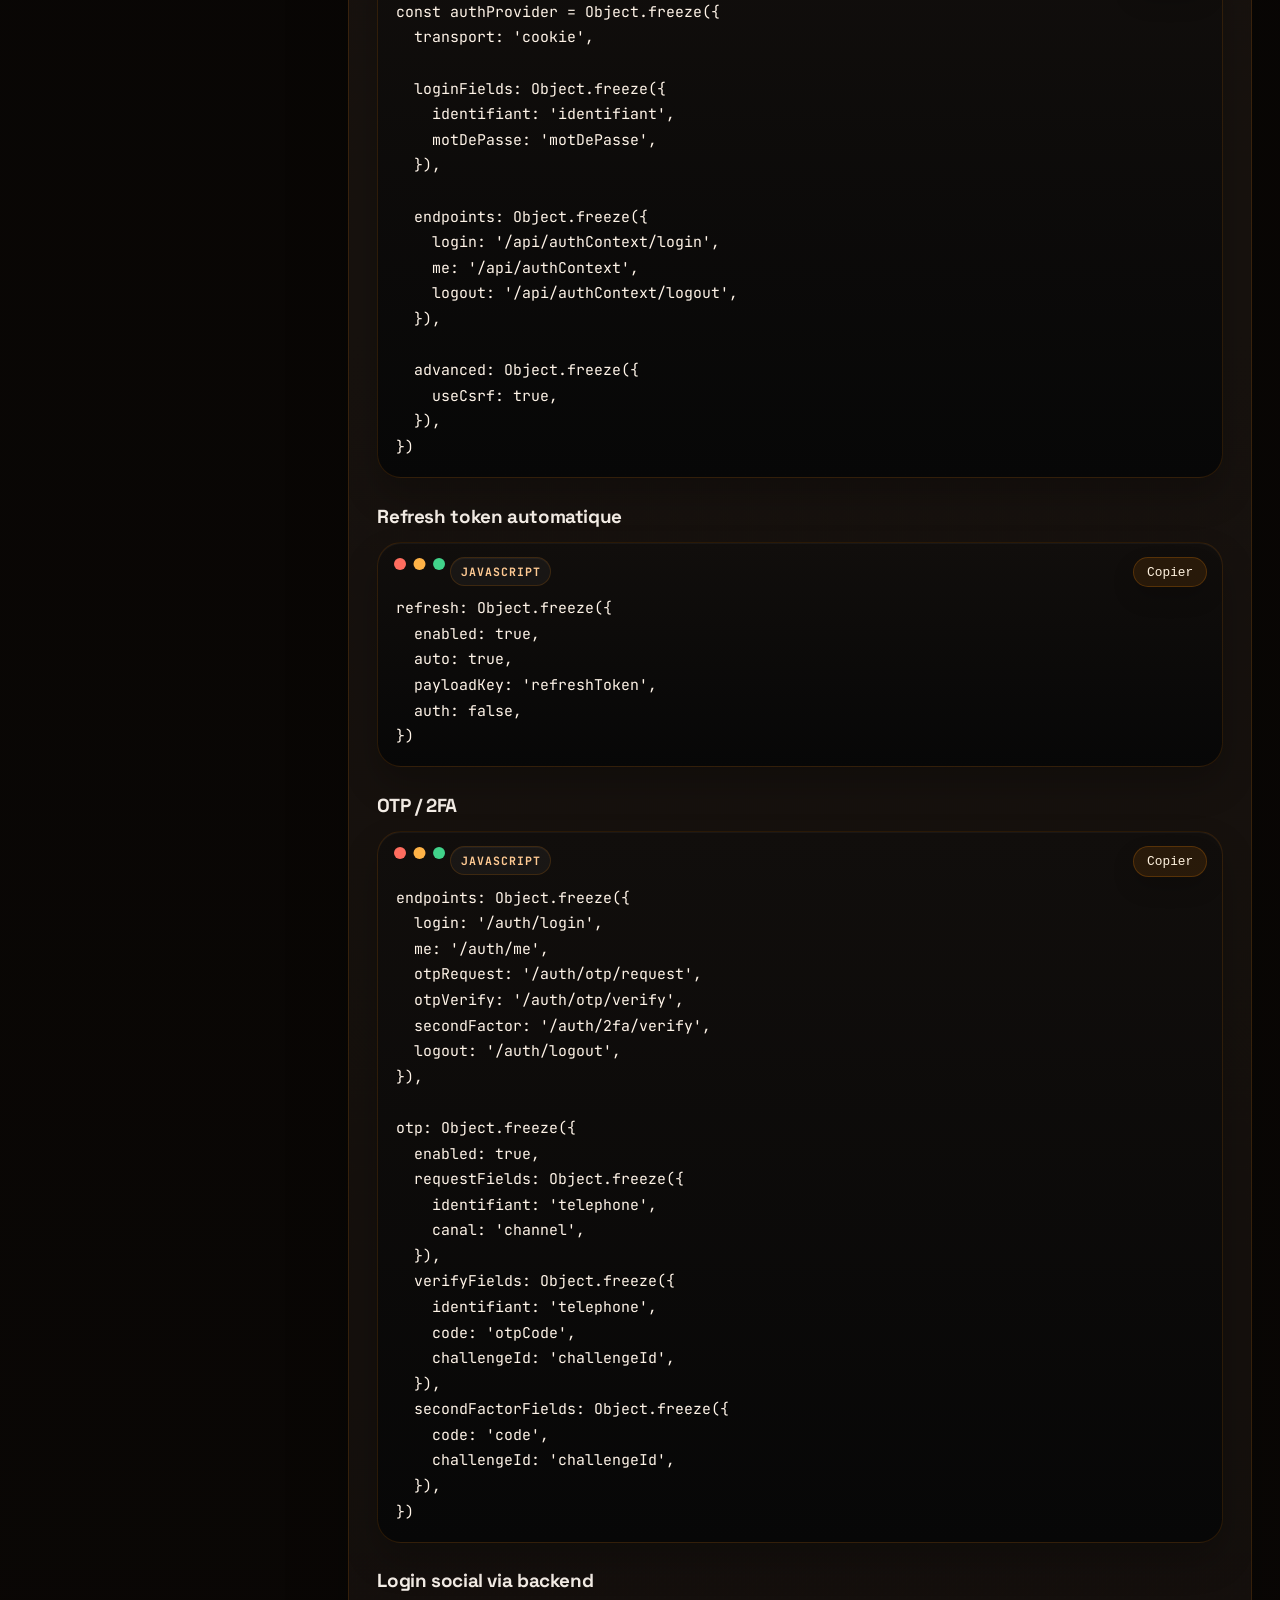
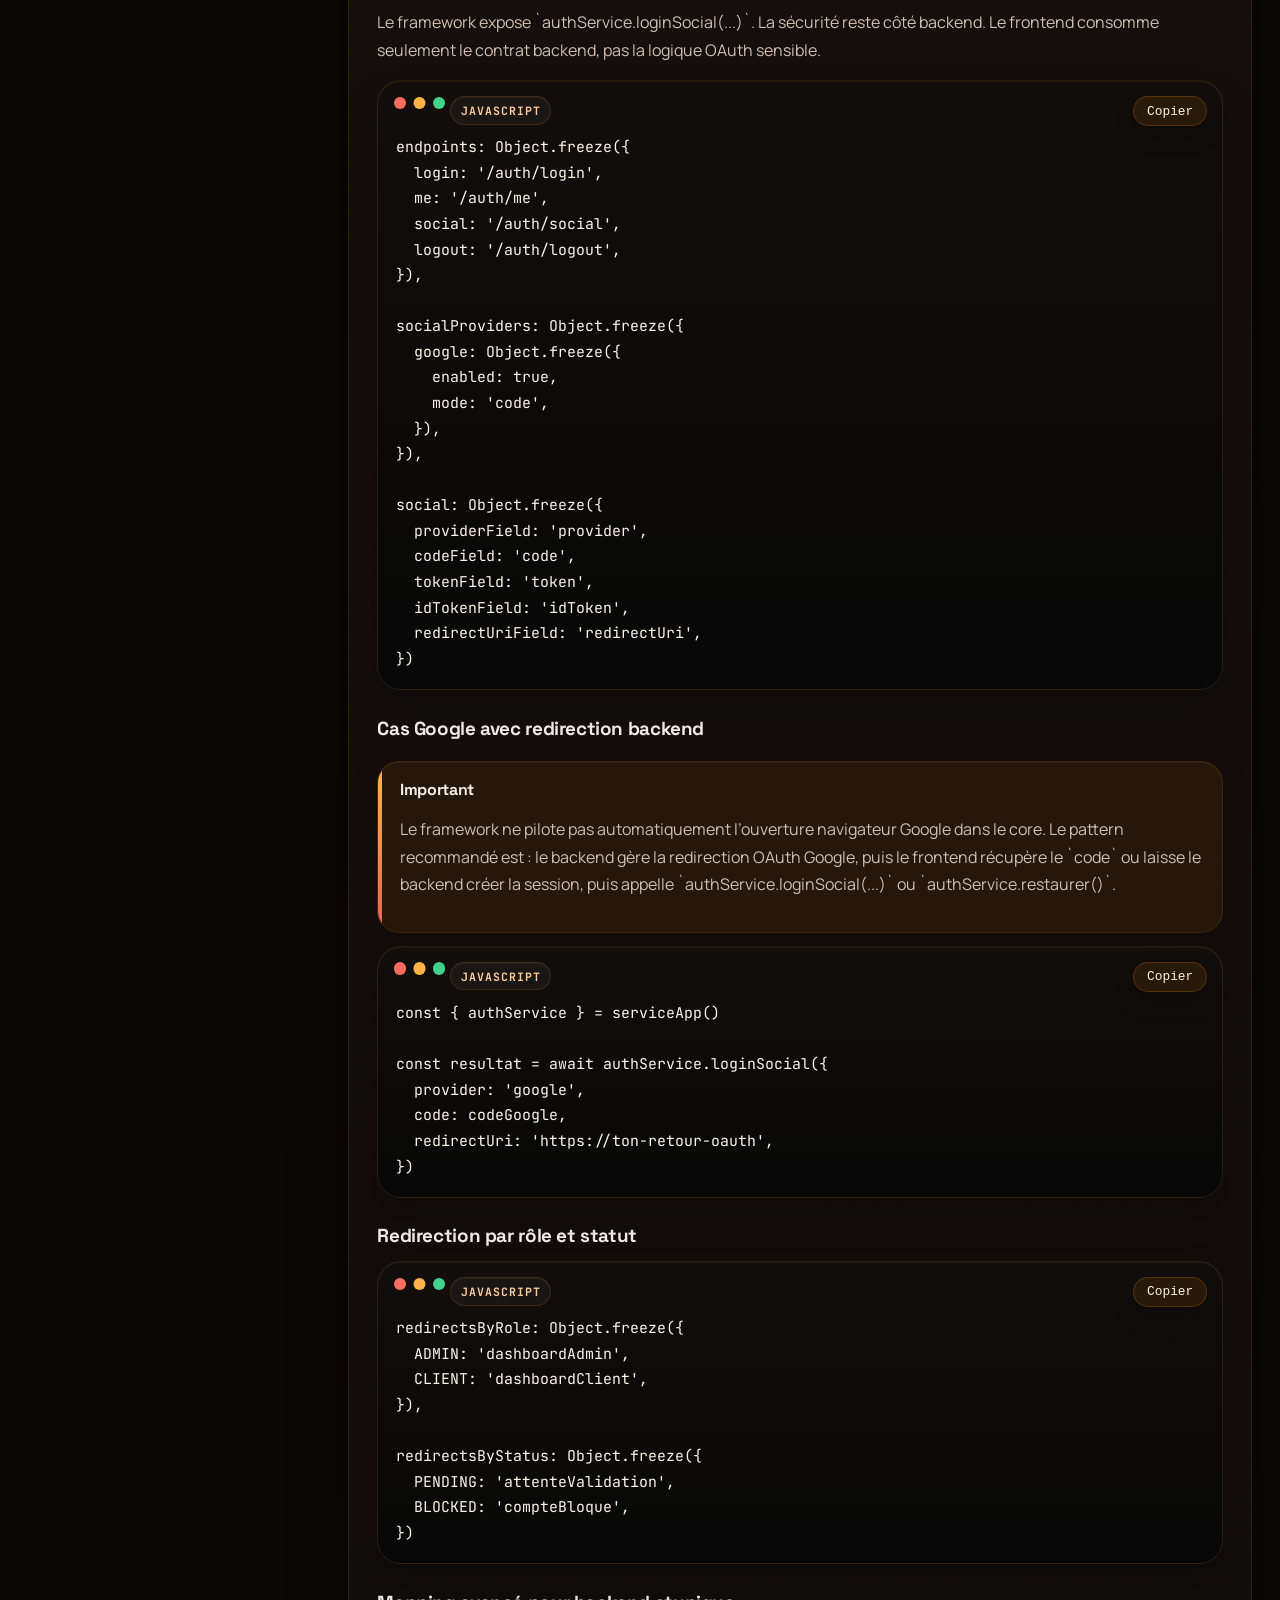
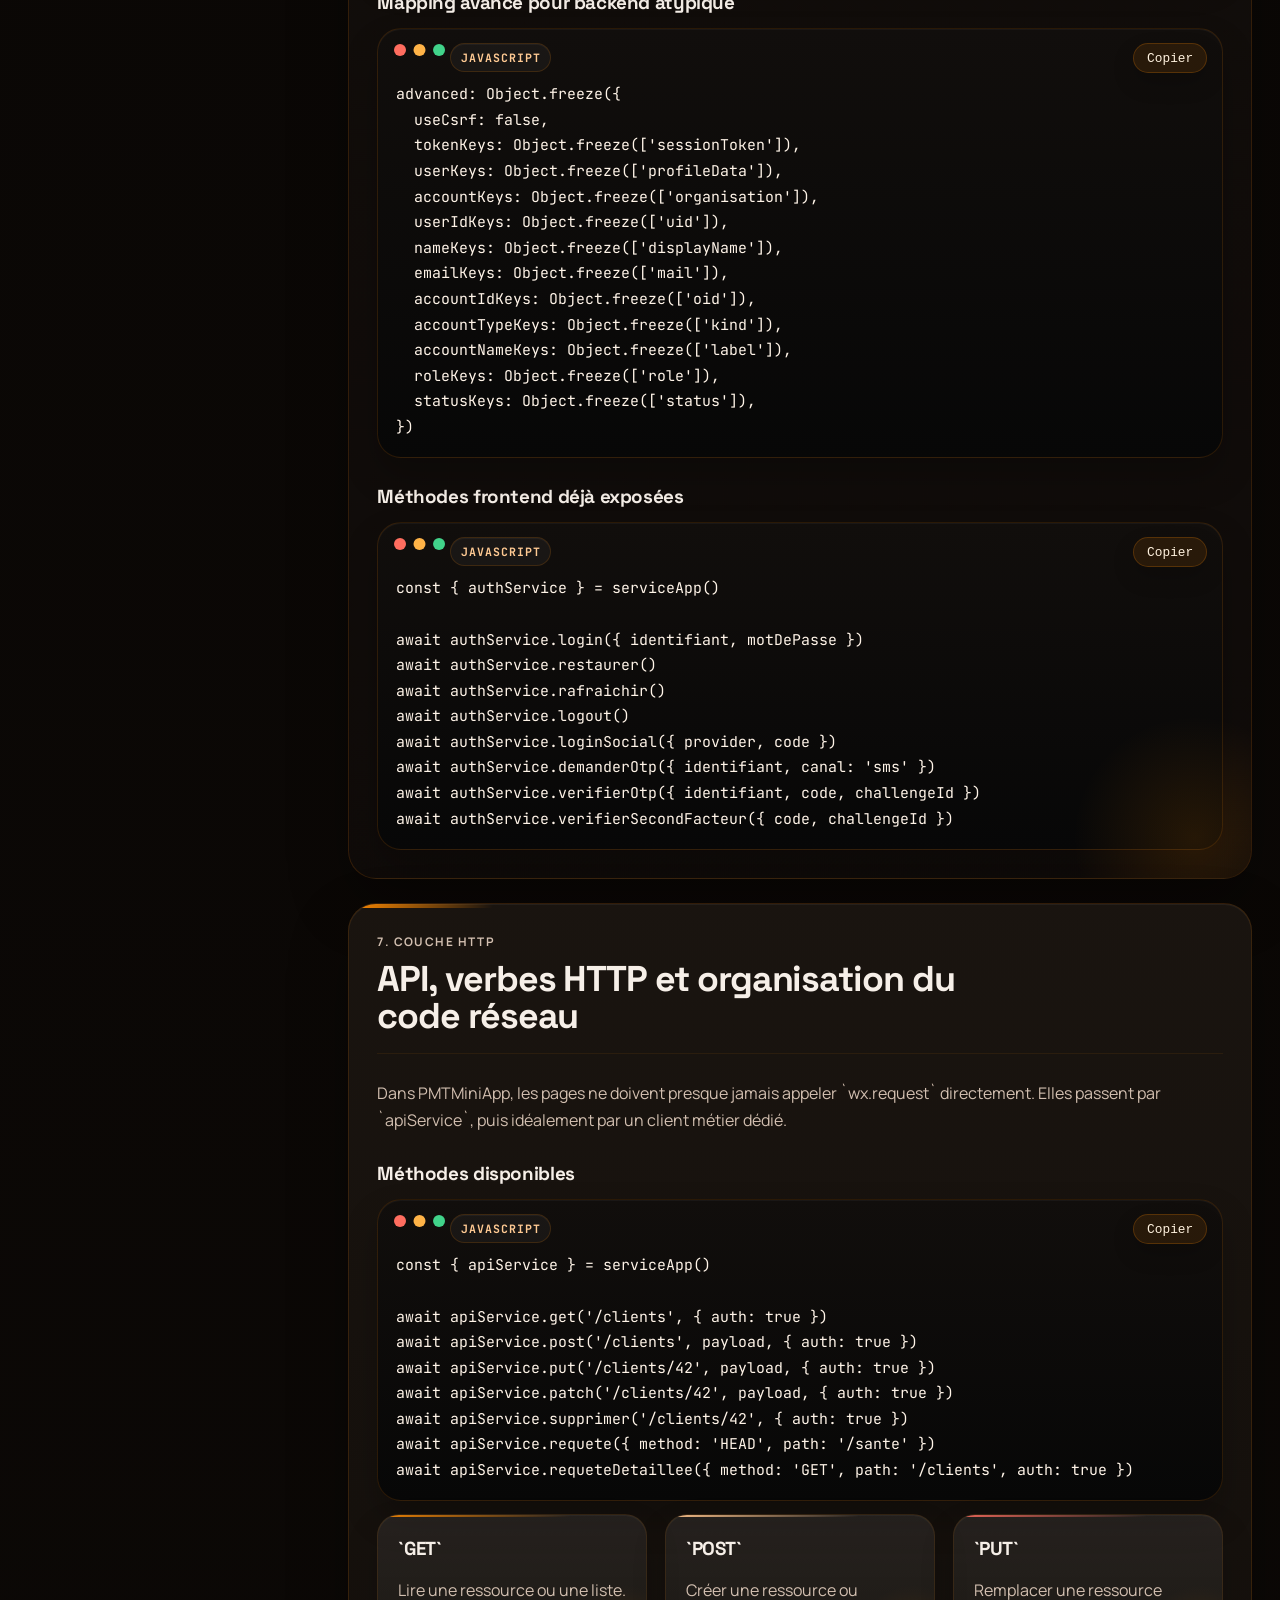
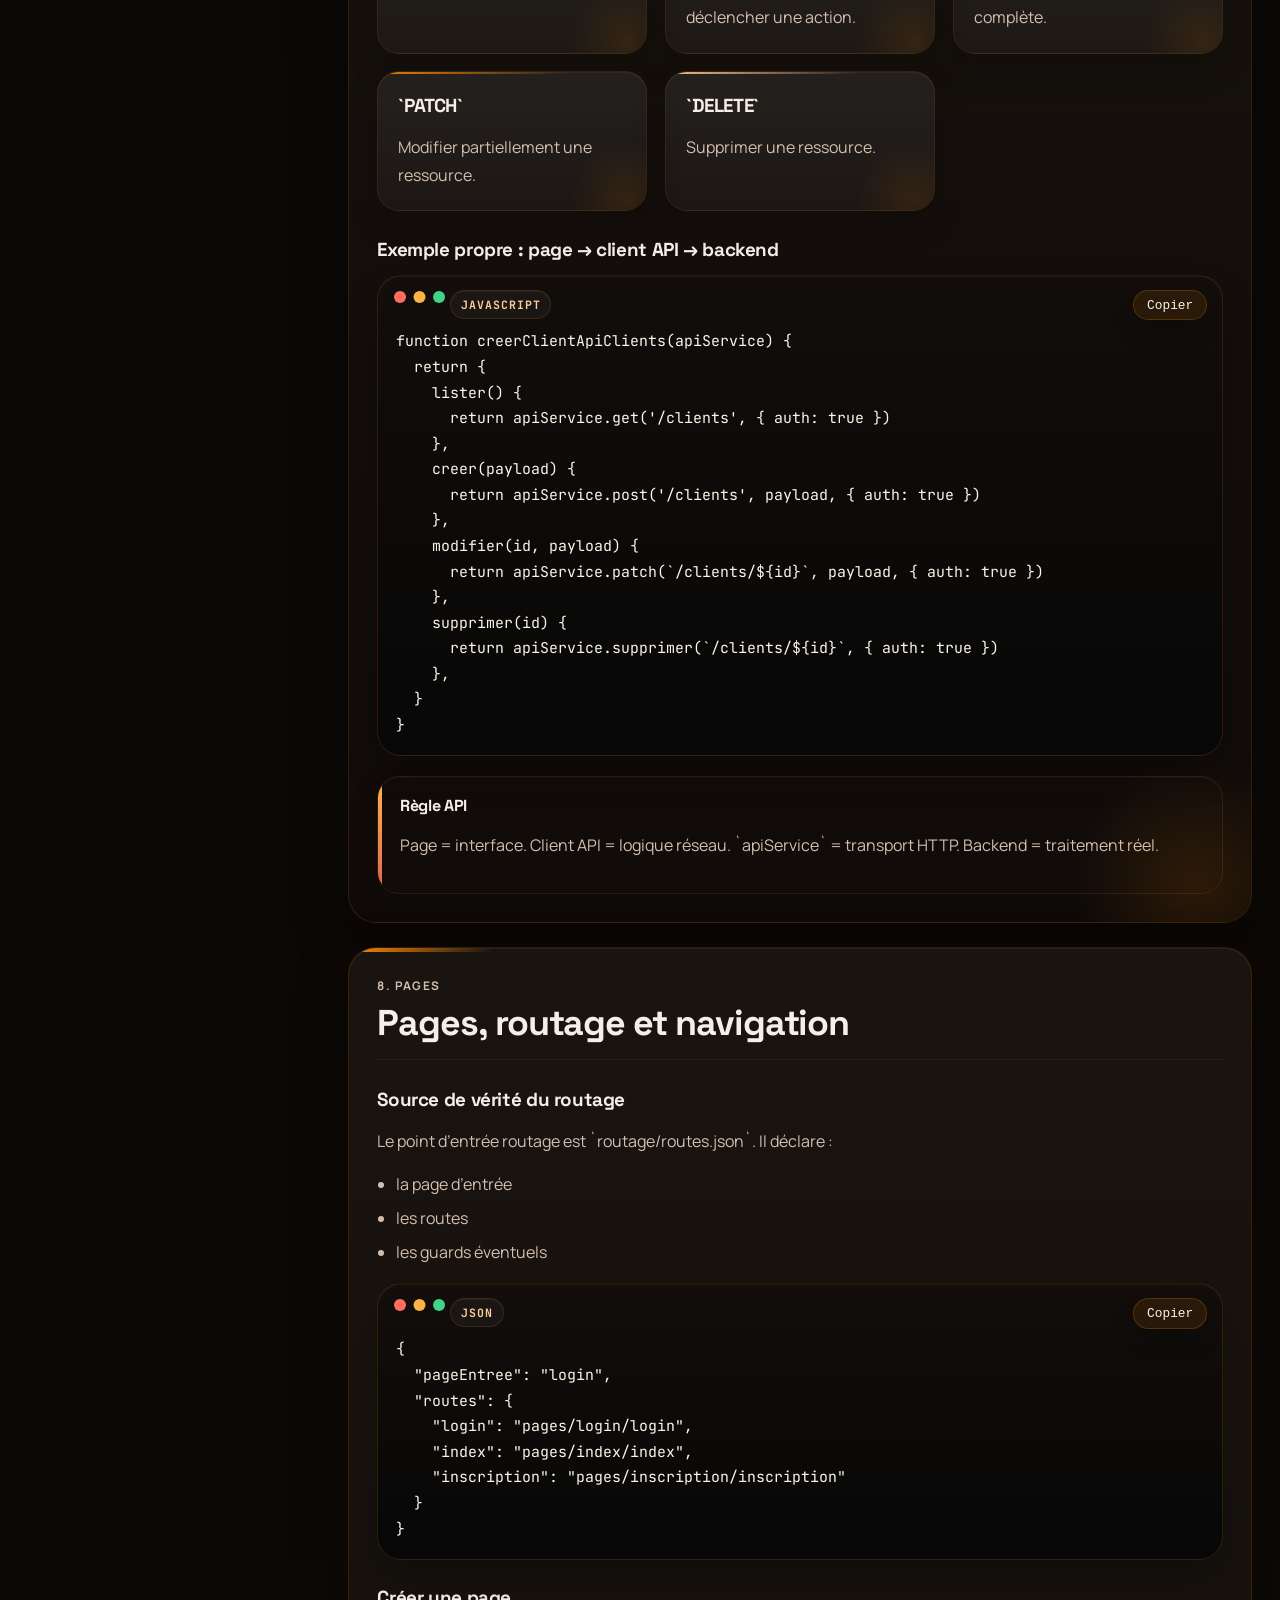
==== commit caf3fe80: "Enhance visual flow and sidebar coherence" ====
--- a/index.html
+++ b/index.html
@@ -27,6 +27,7 @@
         <div class="sidebar__search">
           <label class="sr-only" for="docSearch">Rechercher dans la documentation</label>
           <input id="docSearch" type="search" placeholder="Rechercher une section">
+          <p class="sidebar__search-status" id="docSearchStatus" aria-live="polite"></p>
         </div>
 
         <nav class="sidebar__nav" id="sidebarNav">
@@ -77,6 +78,7 @@
     </aside>
 
     <main class="content" id="top">
+      <div class="scroll-progress" id="scrollProgress" aria-hidden="true"></div>
       <header class="hero">
         <div class="hero__copy">
           <p class="eyebrow">Documentation développeur complète</p>
--- a/assets/site.css
+++ b/assets/site.css
@@ -71,6 +71,7 @@
   flex-direction: column;
   gap: 1rem;
   height: 100%;
+  min-height: 0;
   padding: 1rem;
   border-radius: var(--radius-xl);
   background: rgba(22, 17, 14, 0.74);
@@ -672,8 +673,27 @@
     0 10px 26px rgba(0, 0, 0, 0.14);
 }
 
+.sidebar__search {
+  display: grid;
+  gap: 0.42rem;
+}
+
+.sidebar__search-status {
+  margin: 0;
+  min-height: 1.15rem;
+  padding-left: 0.2rem;
+  color: rgba(255, 214, 167, 0.64);
+  font-size: 0.78rem;
+  font-weight: 700;
+  letter-spacing: 0.02em;
+}
+
 .sidebar__nav {
+  flex: 1;
+  min-height: 0;
   gap: 0.45rem;
+  padding-bottom: 0.25rem;
+  scrollbar-gutter: stable;
 }
 
 .sidebar__nav a {
@@ -875,6 +895,31 @@
 .content {
   position: relative;
   z-index: 1;
+}
+
+.scroll-progress {
+  --progress: 0;
+  position: sticky;
+  top: 0.4rem;
+  z-index: 16;
+  width: 100%;
+  height: 6px;
+  margin-bottom: 1rem;
+  border-radius: 999px;
+  border: 1px solid rgba(255, 138, 0, 0.2);
+  background: rgba(255, 255, 255, 0.05);
+  overflow: hidden;
+}
+
+.scroll-progress::before {
+  content: "";
+  display: block;
+  width: 100%;
+  height: 100%;
+  transform-origin: left center;
+  transform: scaleX(var(--progress));
+  background: linear-gradient(90deg, rgba(255, 167, 93, 1), rgba(255, 138, 0, 1));
+  transition: transform 0.15s linear;
 }
 
 .hero {
@@ -1104,6 +1149,7 @@
 
 .doc-section {
   padding: clamp(1.55rem, 2.2vw, 2.35rem);
+  scroll-margin-top: 1.2rem;
 }
 
 .doc-section::before {
@@ -1122,6 +1168,14 @@
   border-radius: 50%;
   background: radial-gradient(circle, rgba(255, 138, 0, 0.12), transparent 72%);
   pointer-events: none;
+}
+
+.doc-section > :first-child {
+  margin-top: 0;
+}
+
+.doc-section > :last-child {
+  margin-bottom: 0;
 }
 
 .section-heading {
@@ -1476,6 +1530,10 @@
     grid-template-columns: 1fr;
   }
 
+  .scroll-progress {
+    top: 0.2rem;
+  }
+
   .hero__stats {
     grid-template-columns: repeat(2, minmax(0, 1fr));
   }
@@ -1503,6 +1561,10 @@
 
   .hero__copy h1 {
     font-size: 2.3rem;
+  }
+
+  .scroll-progress {
+    margin-bottom: 0.8rem;
   }
 
   .hero__stats {
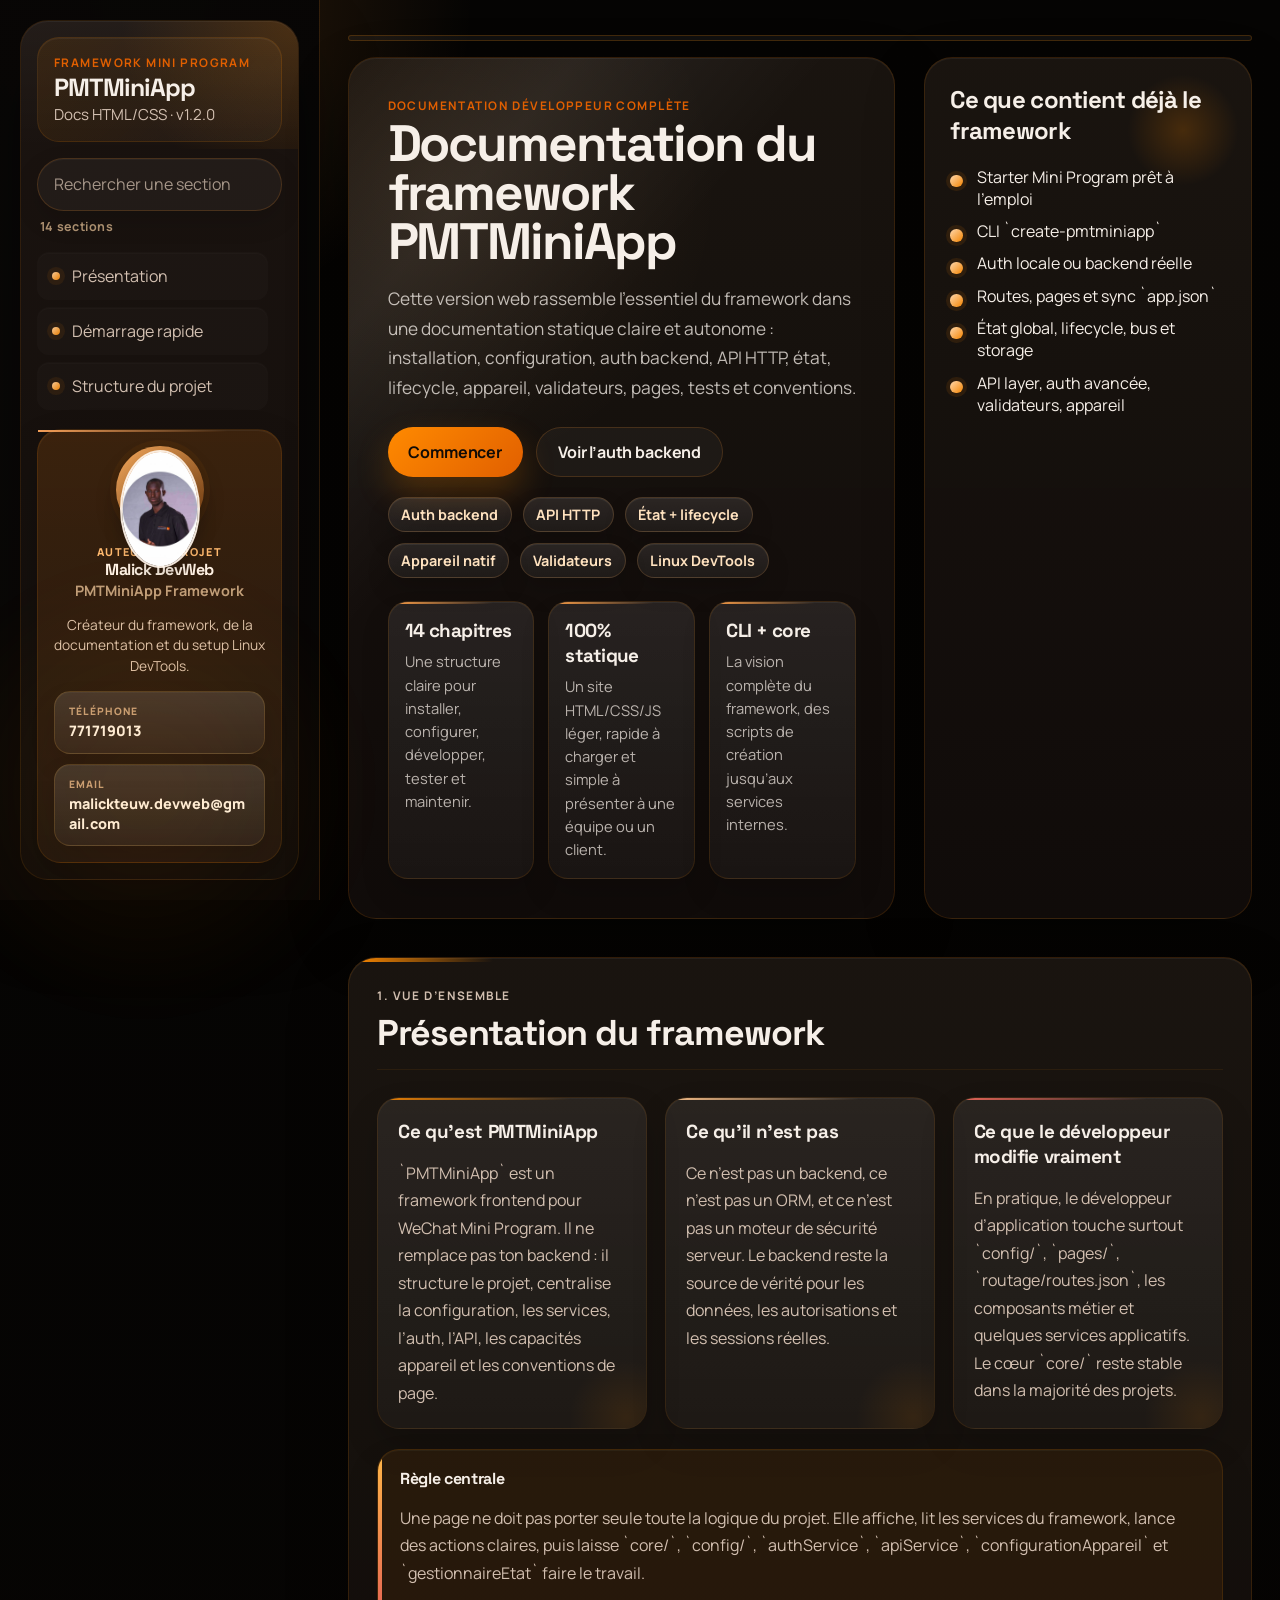
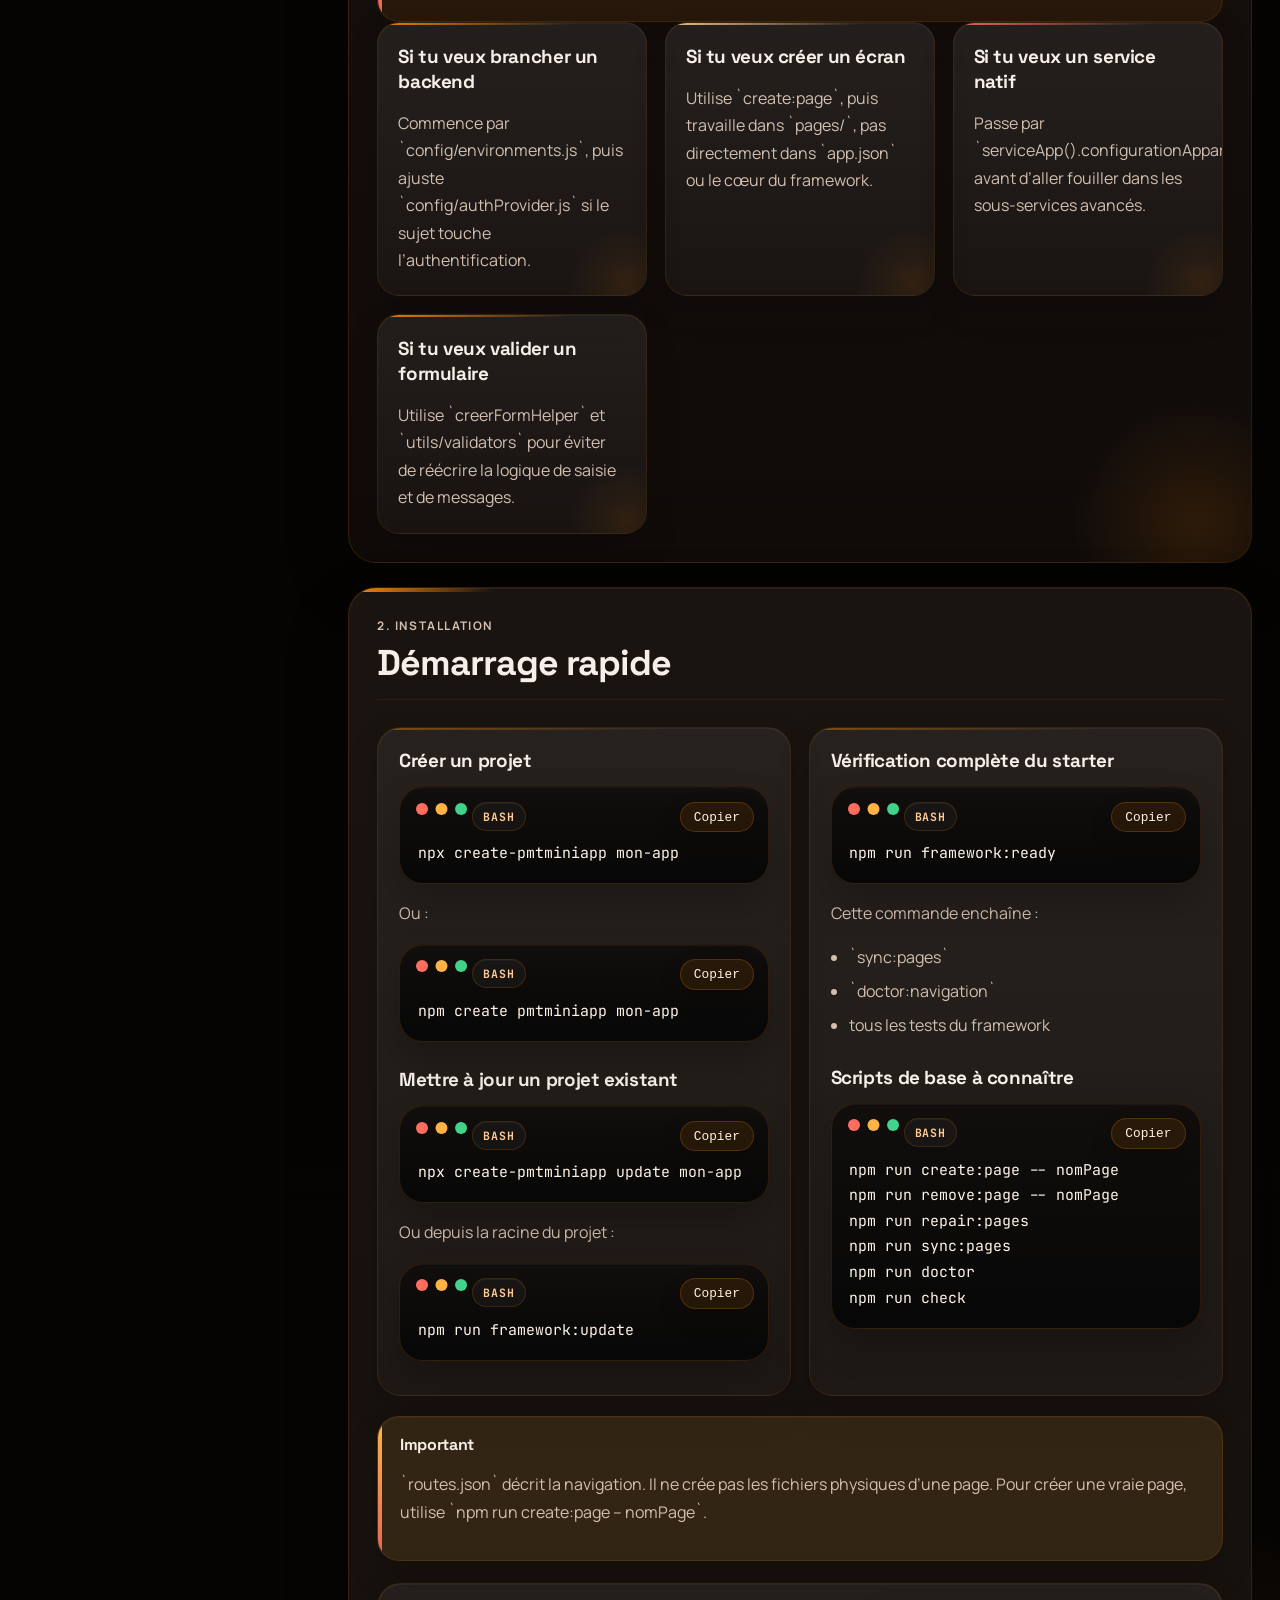
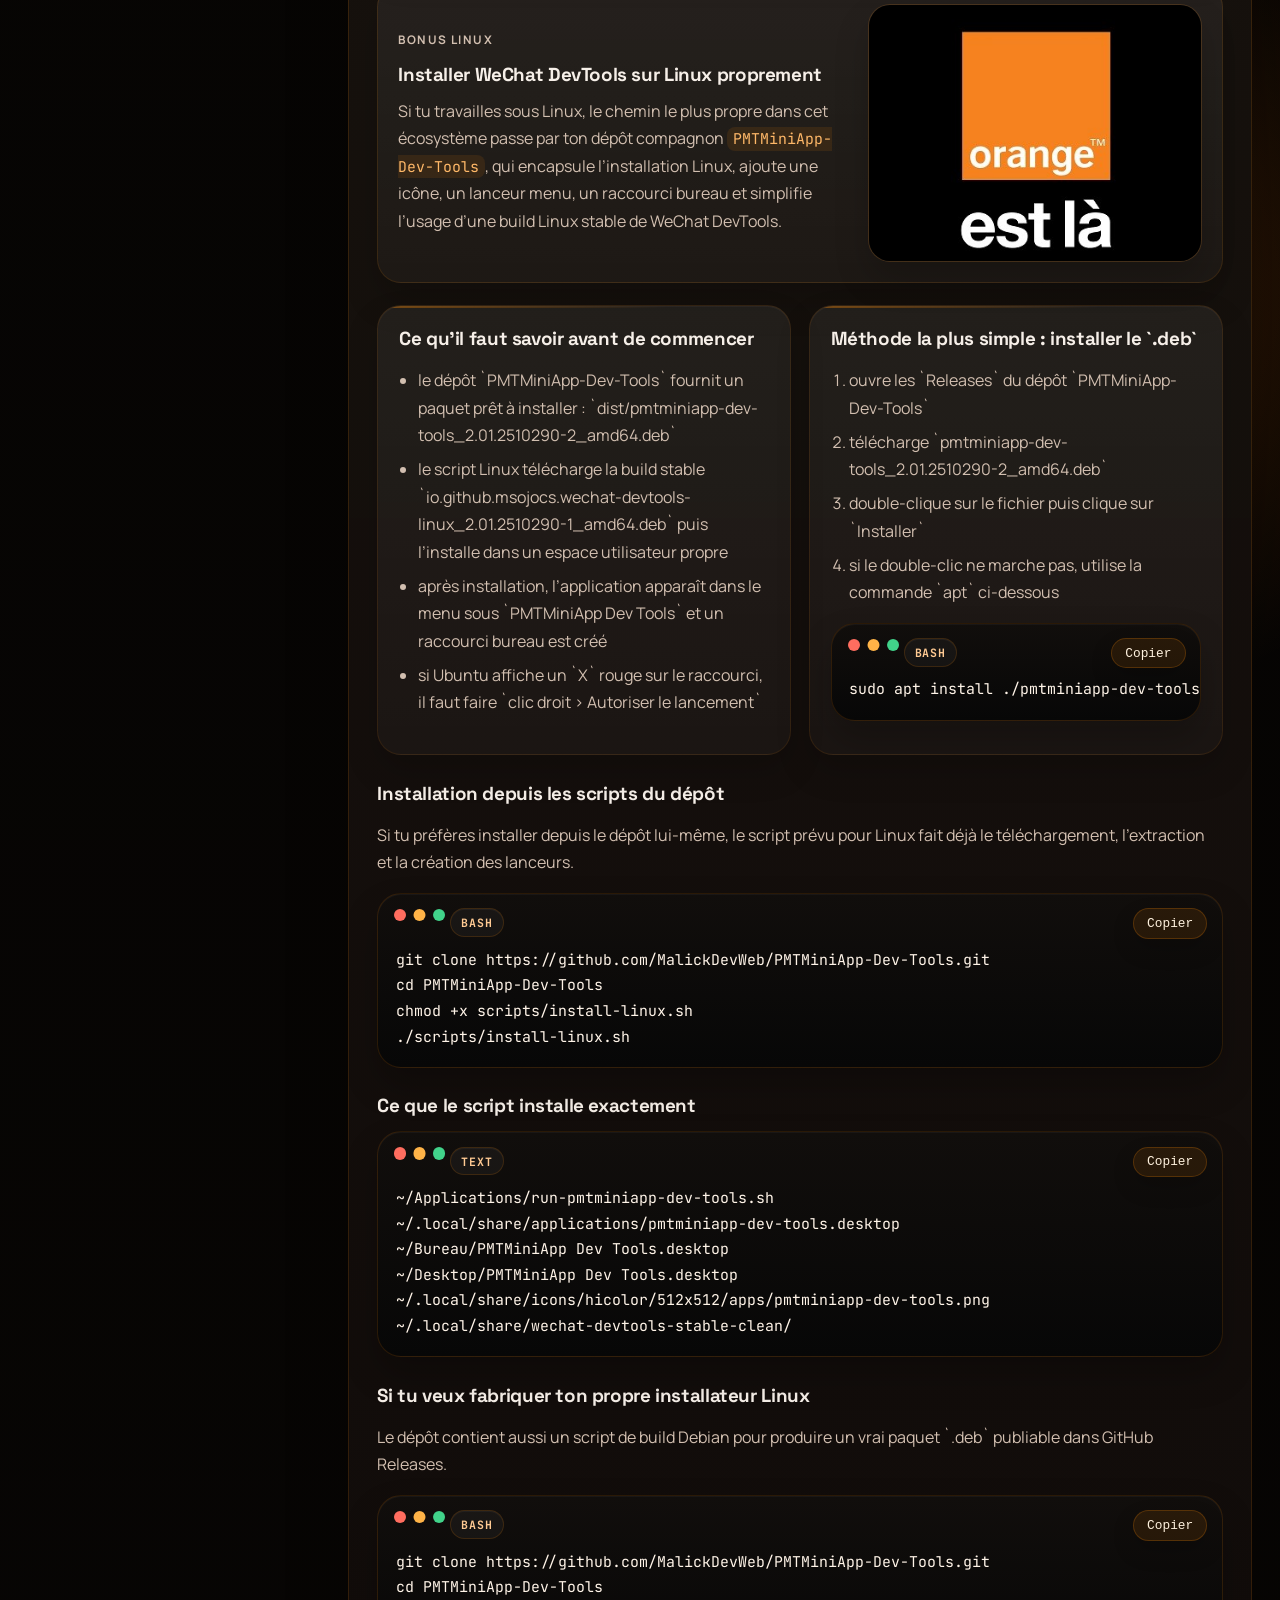
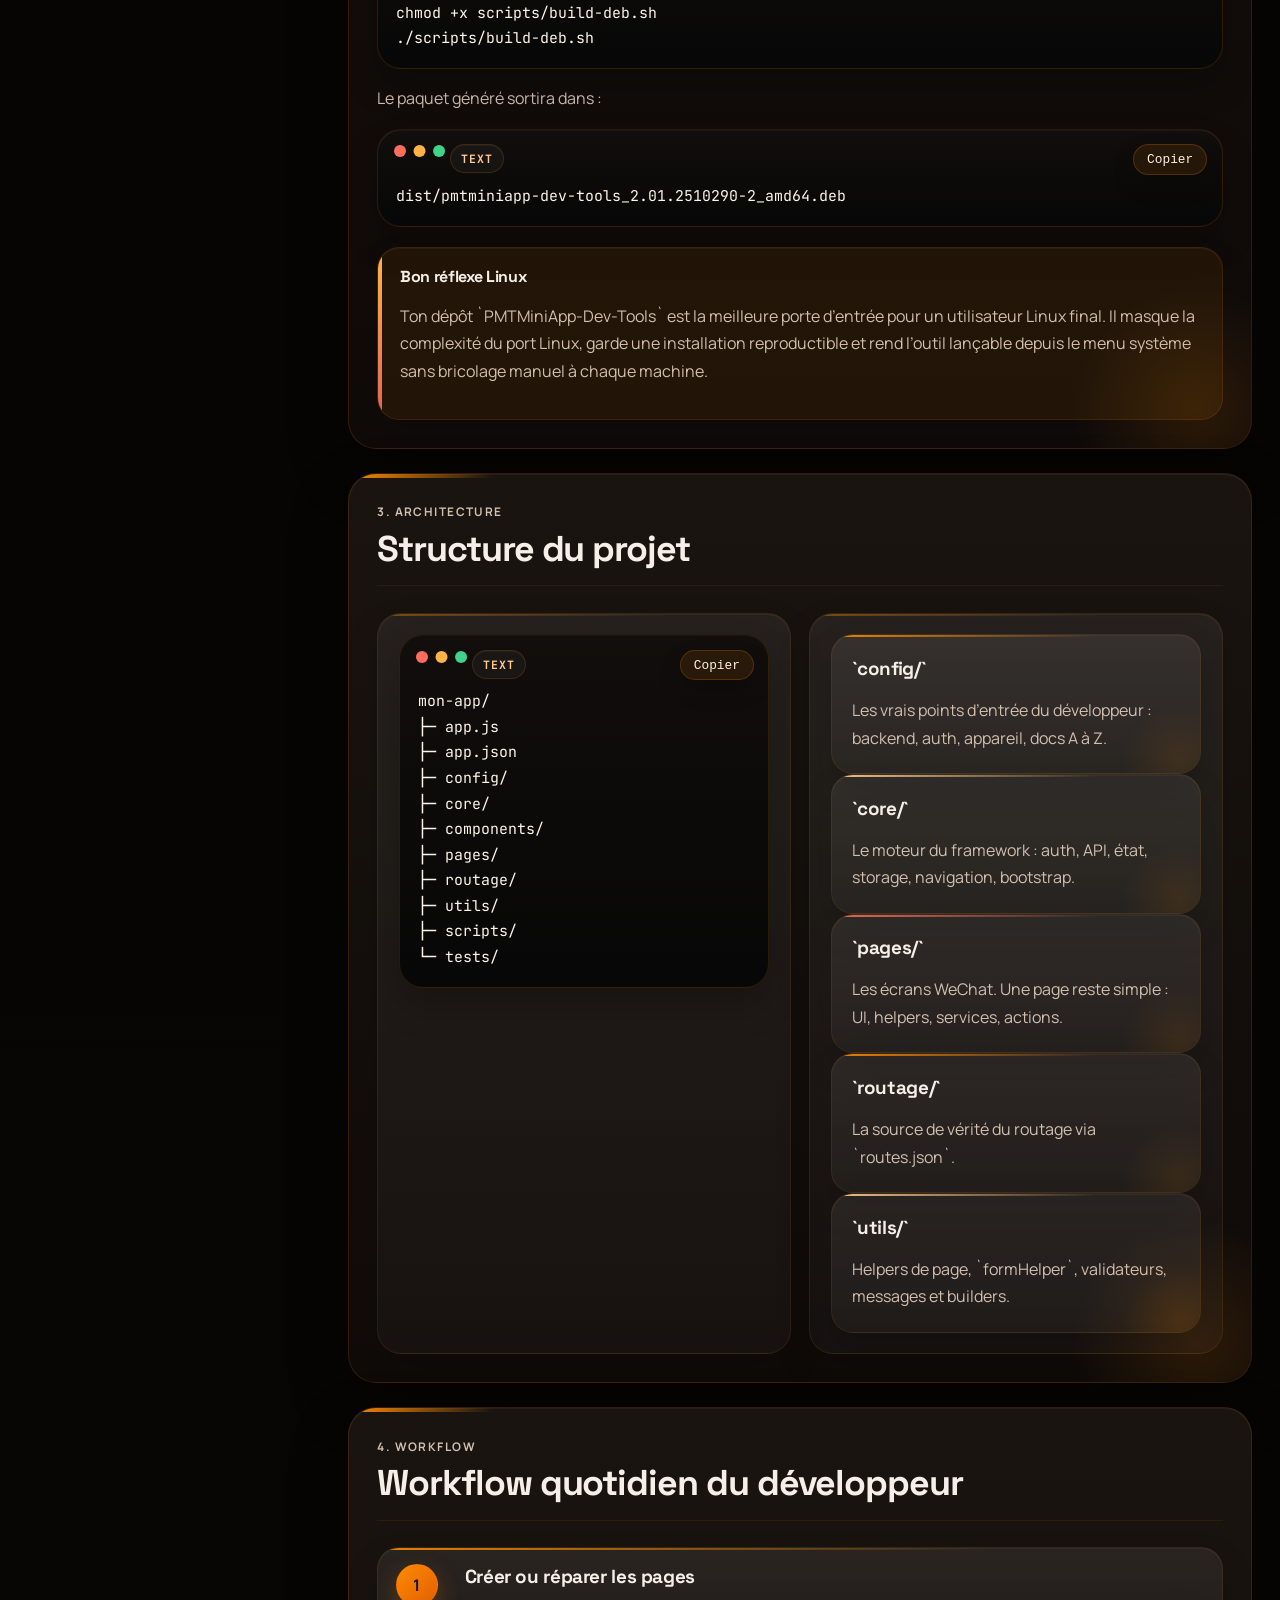
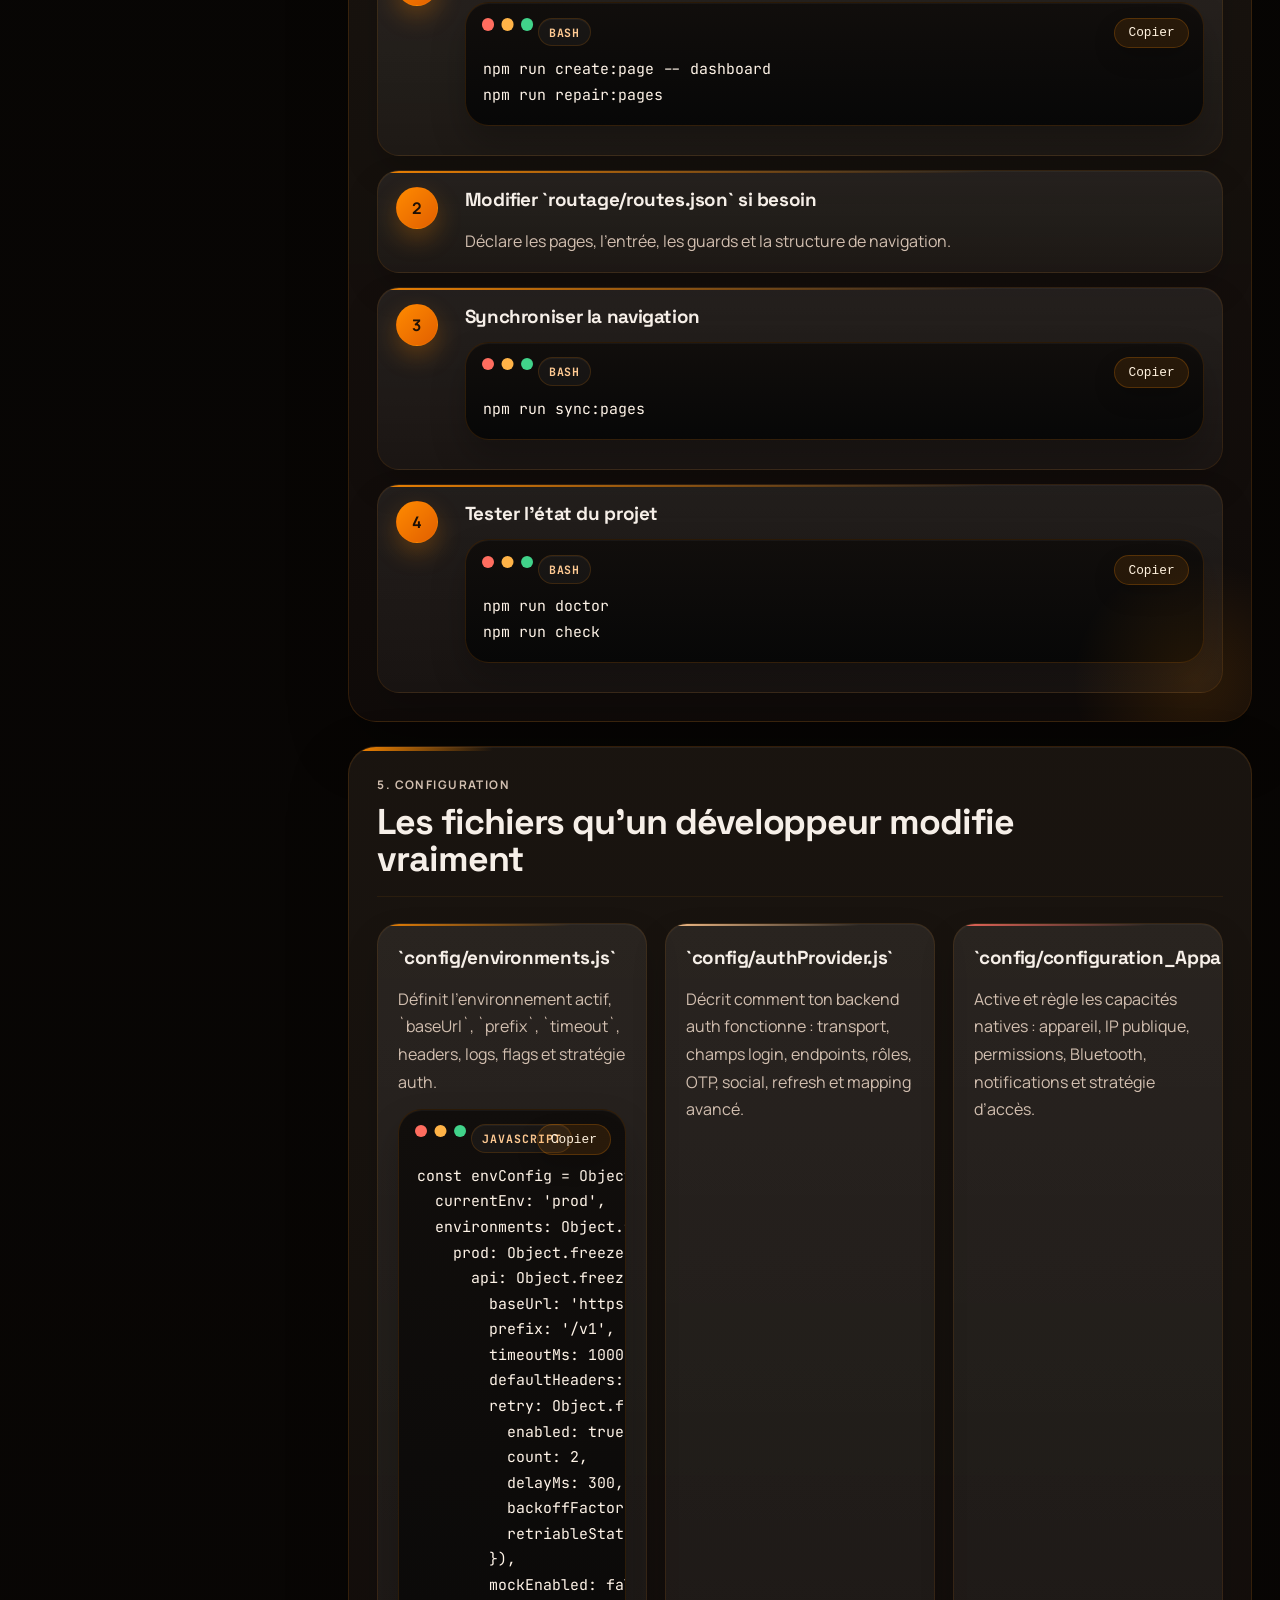
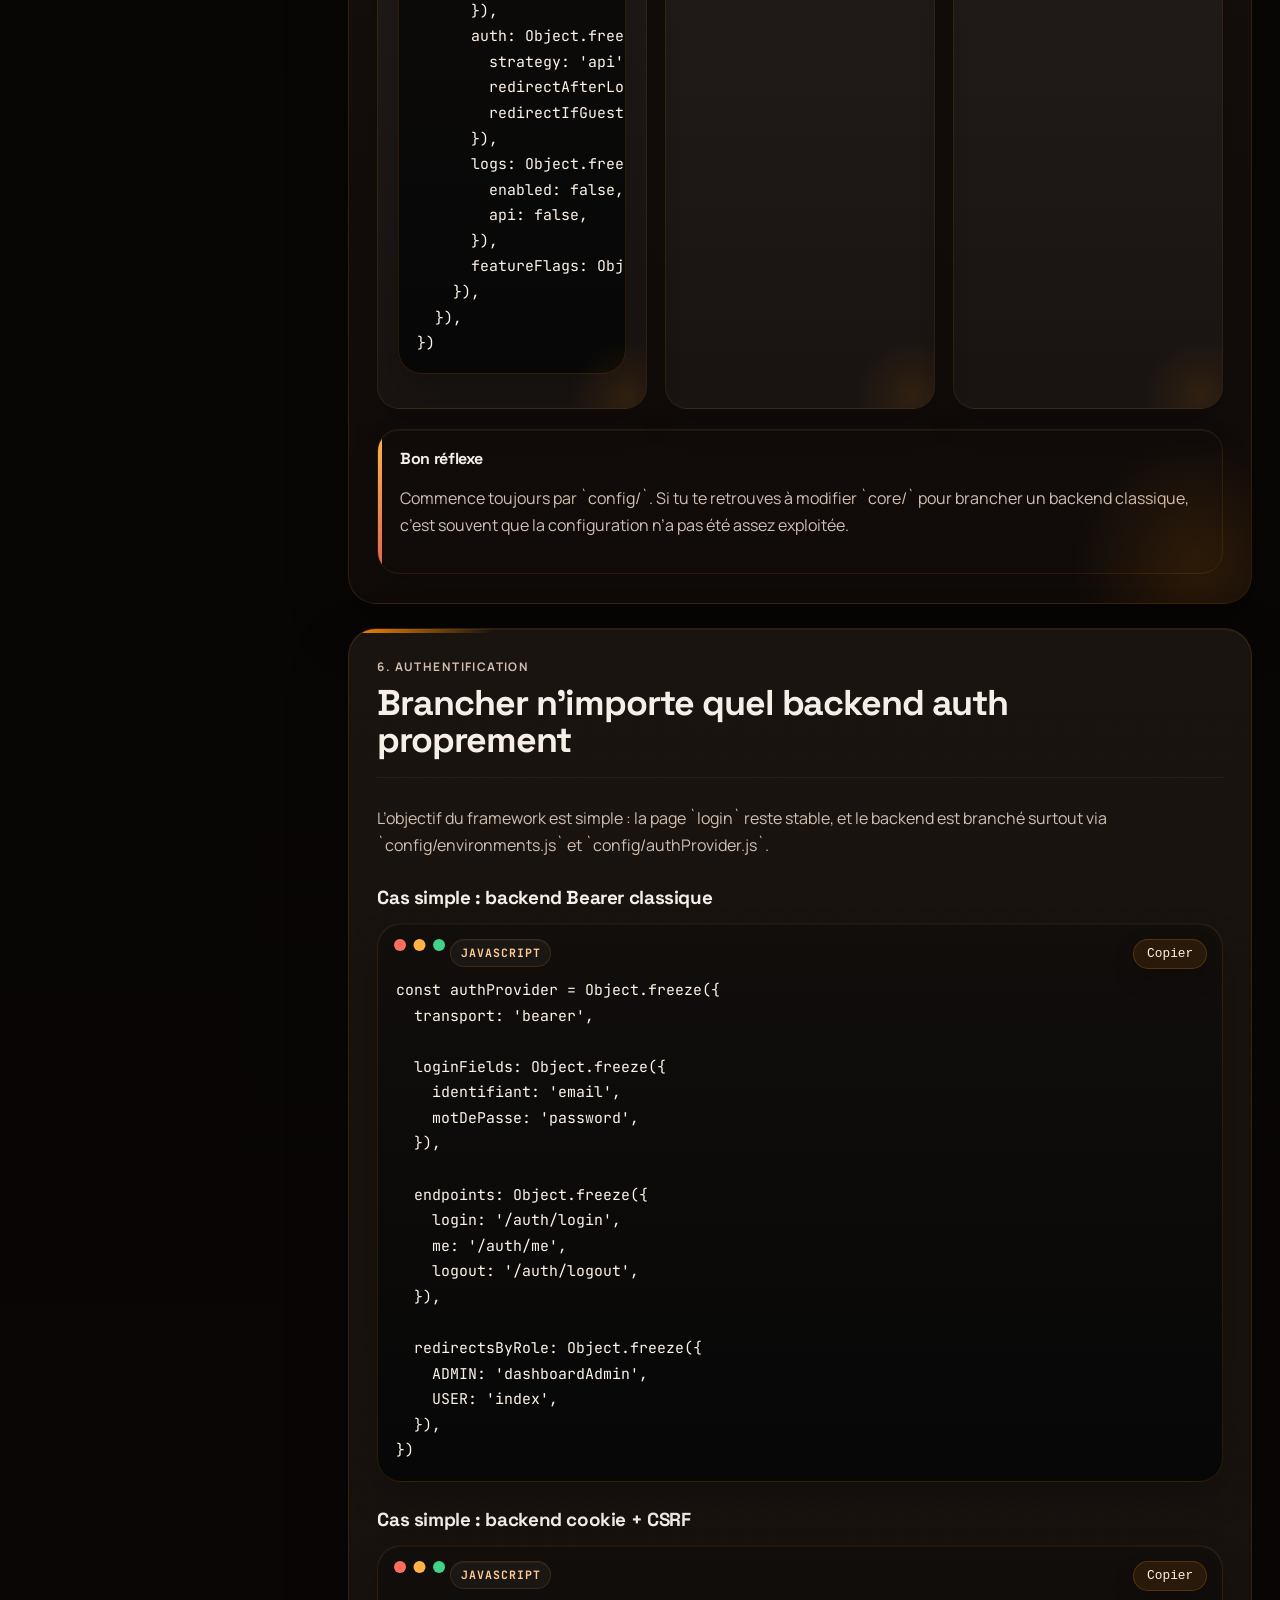
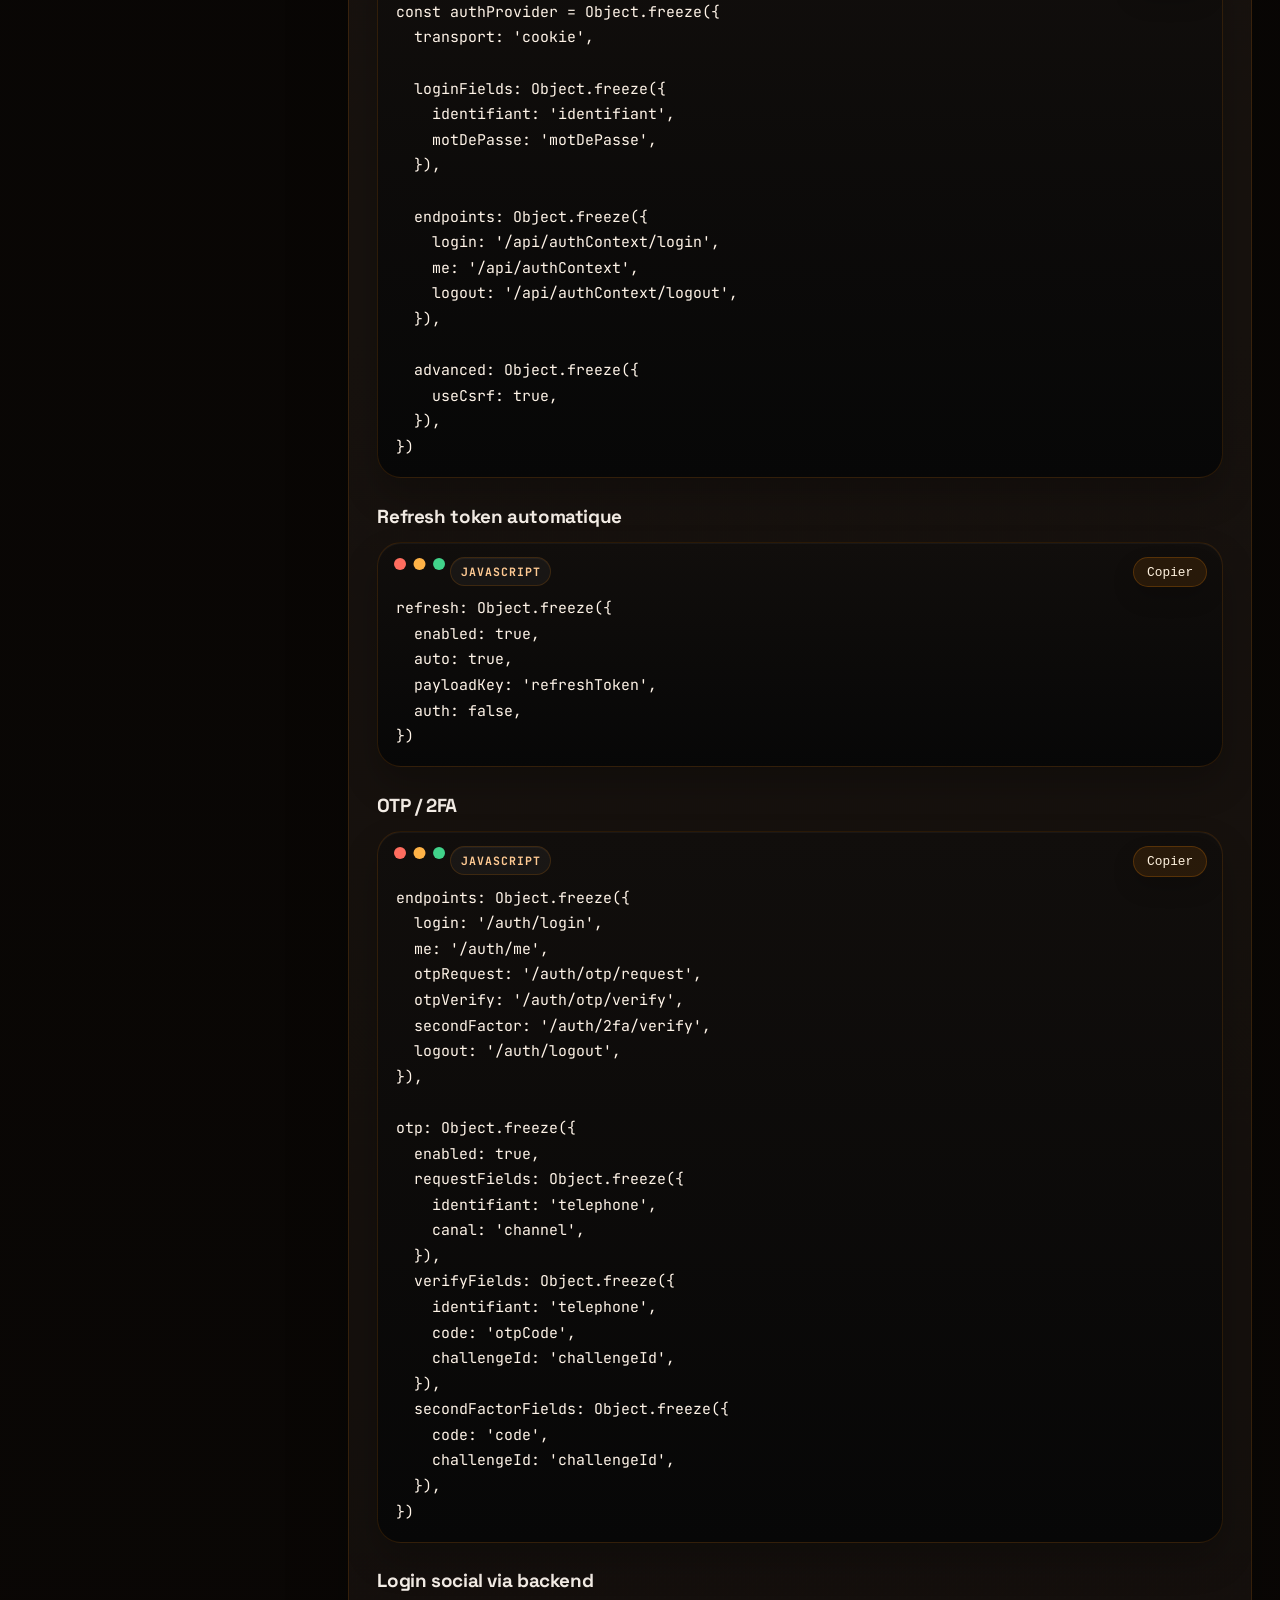
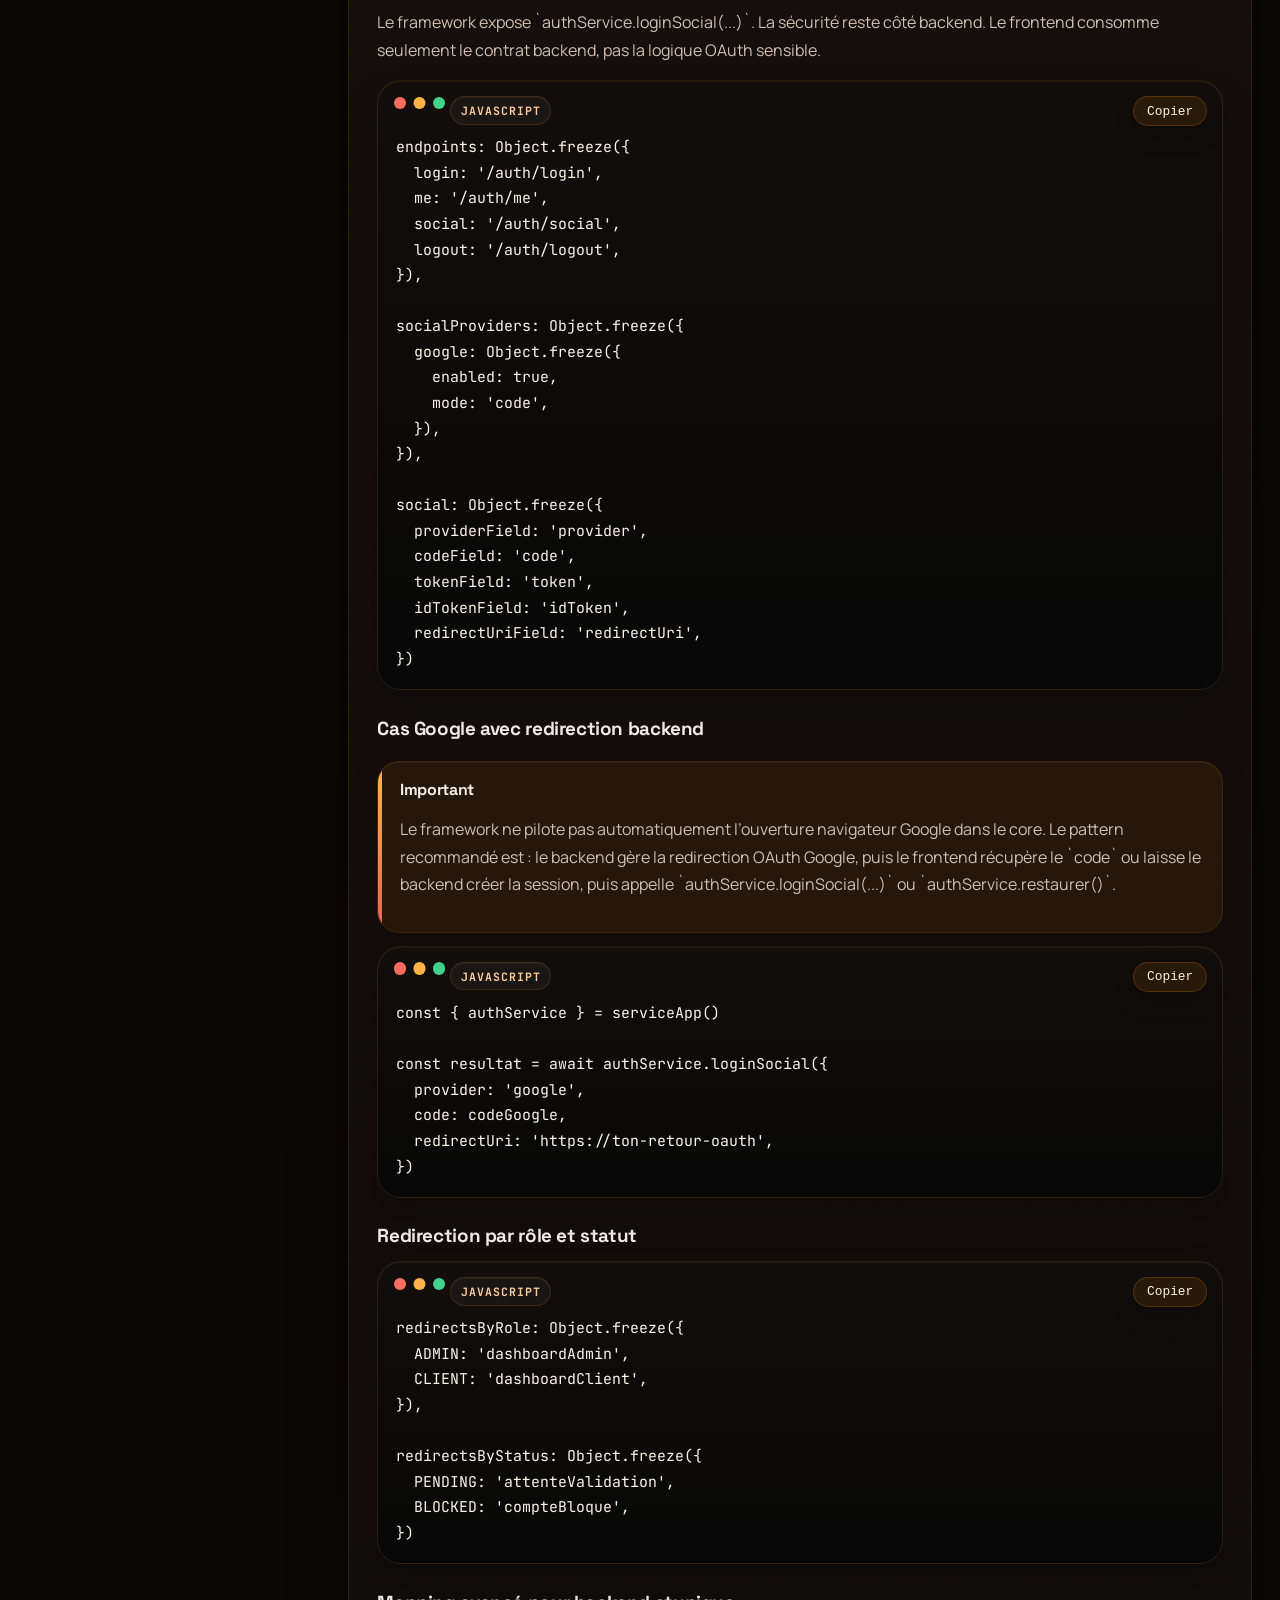
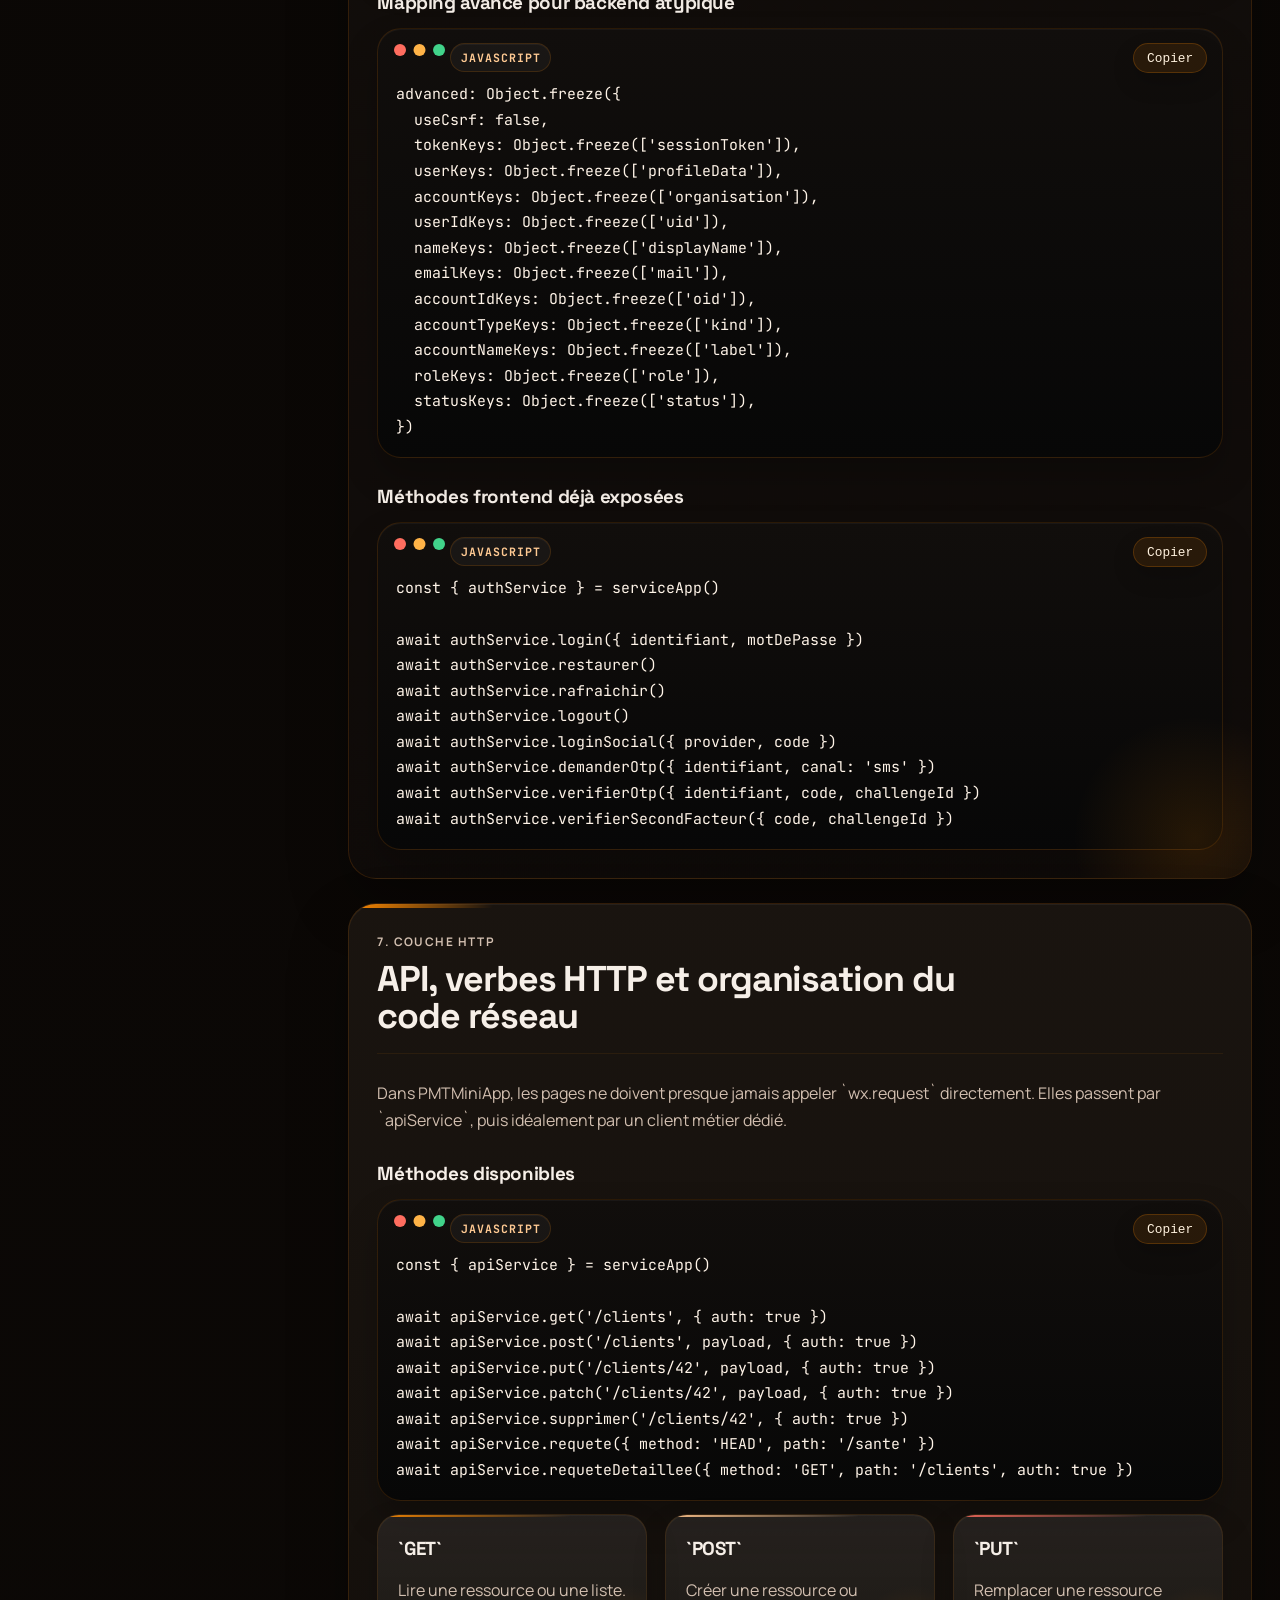
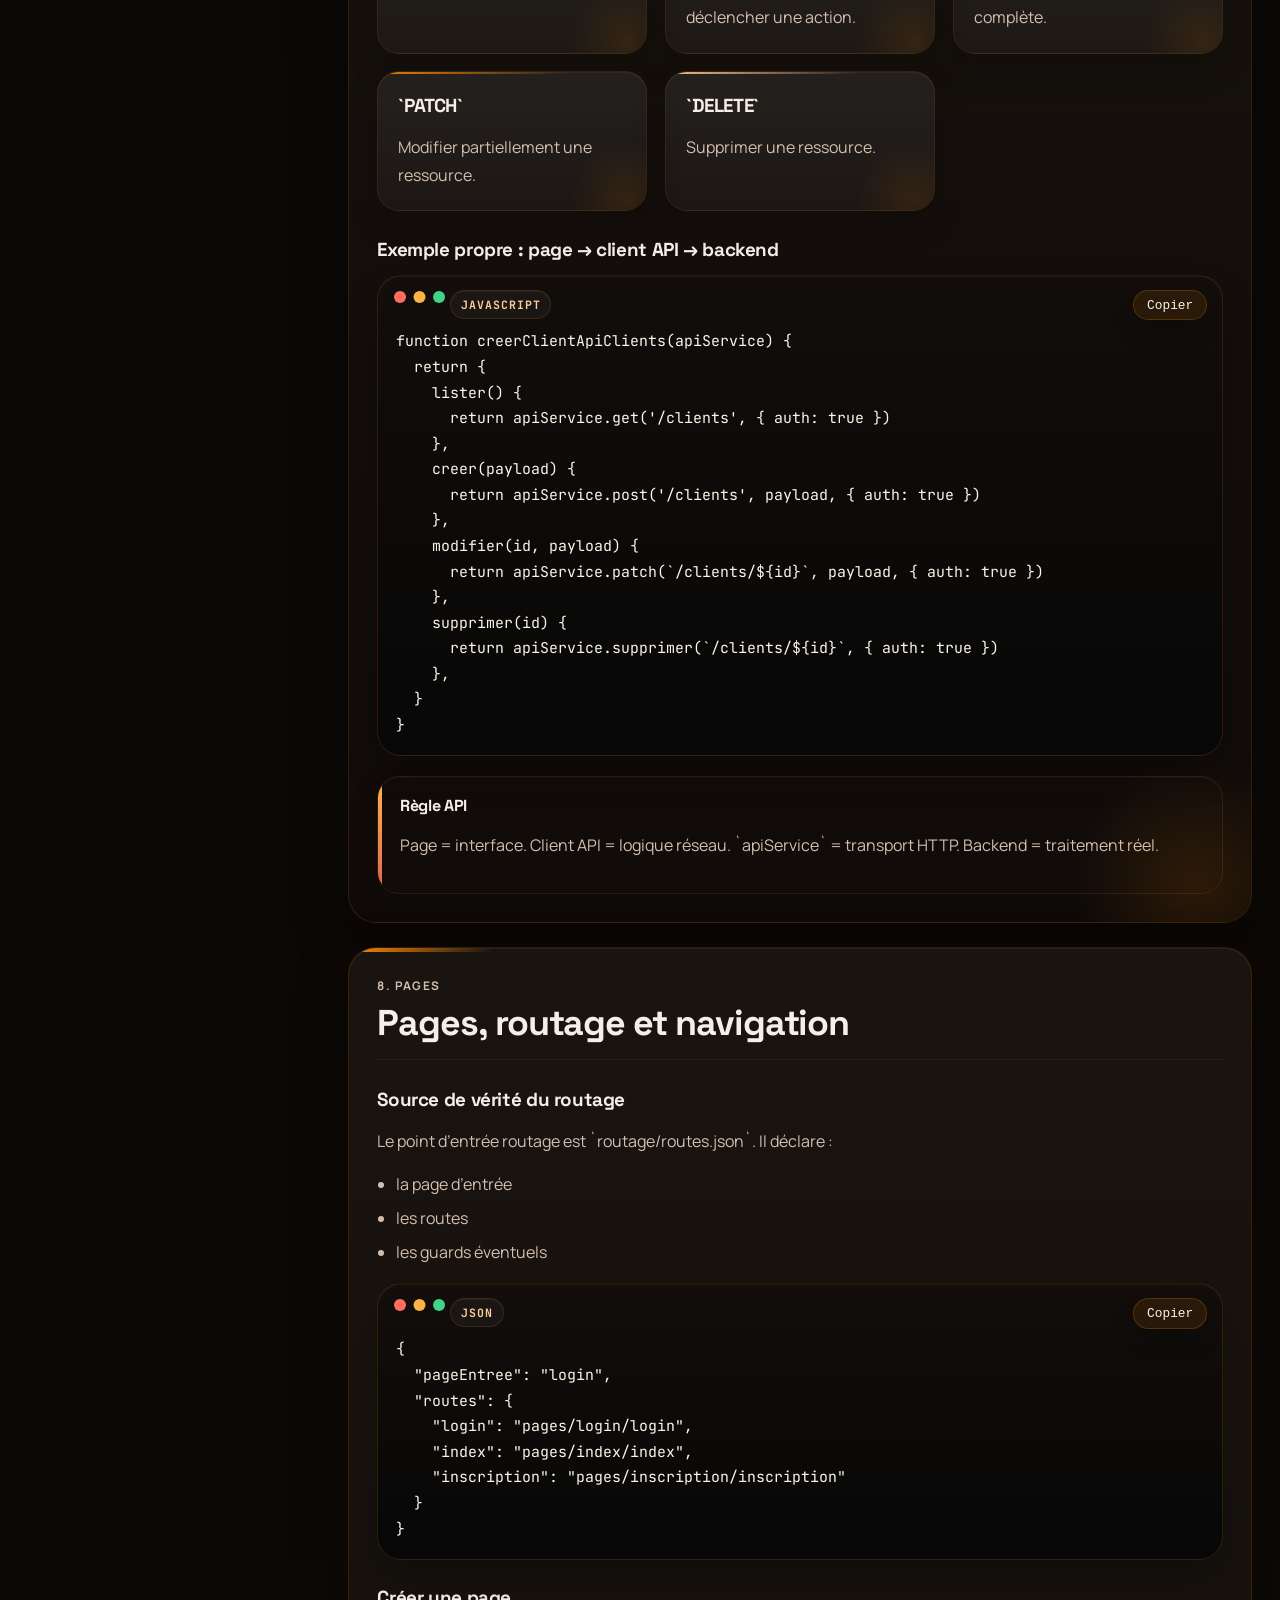
==== commit c672d41f: "Update hero title wording" ====
--- a/index.html
+++ b/index.html
@@ -82,7 +82,7 @@
       <header class="hero">
         <div class="hero__copy">
           <p class="eyebrow">Documentation développeur complète</p>
-          <h1>PMTMiniApp, documenté comme un vrai framework</h1>
+          <h1>Documentation du framework PMTMiniApp</h1>
           <p class="hero__lead">
             Cette version web rassemble l’essentiel du framework dans une documentation statique claire et autonome :
             installation, configuration, auth backend, API HTTP, état, lifecycle, appareil, validateurs, pages, tests et conventions.
--- a/assets/site.css
+++ b/assets/site.css
@@ -762,15 +762,18 @@
 }
 
 .profile-card__top {
-  display: flex;
-  align-items: center;
-  gap: 0.85rem;
+  display: grid;
+  grid-template-columns: 1fr;
+  justify-items: center;
+  text-align: center;
+  gap: 0.65rem;
 }
 
 .profile-card__headline {
   display: grid;
   gap: 0.18rem;
   min-width: 0;
+  justify-items: center;
 }
 
 .profile-card__avatar-wrap {
@@ -778,8 +781,8 @@
   display: grid;
   place-items: center;
   flex: none;
-  width: 76px;
-  height: 76px;
+  width: 88px;
+  height: 88px;
   padding: 4px;
   border-radius: 50%;
   background:
@@ -811,7 +814,7 @@
 
 .profile-card__name {
   font-family: var(--font-display);
-  font-size: 1.05rem;
+  font-size: 1rem;
   line-height: 1.02;
   letter-spacing: -0.03em;
   color: #fff3e5;
@@ -827,7 +830,8 @@
   margin: 0;
   color: rgba(255, 226, 199, 0.84);
   line-height: 1.5;
-  font-size: 0.9rem;
+  font-size: 0.86rem;
+  text-align: center;
 }
 
 .profile-card__contacts {
@@ -874,6 +878,7 @@
   font-weight: 800;
   line-height: 1.35;
   color: #fff2df;
+  overflow-wrap: anywhere;
 }
 
 .profile-card__link:hover,
@@ -1576,14 +1581,14 @@
   }
 
   .profile-card__top {
-    flex-direction: column;
-    align-items: center;
+    grid-template-columns: 1fr;
+    justify-items: center;
     text-align: center;
   }
 
   .profile-card__avatar-wrap {
-    width: 92px;
-    height: 92px;
+    width: 88px;
+    height: 88px;
   }
 
   .profile-card__headline {
